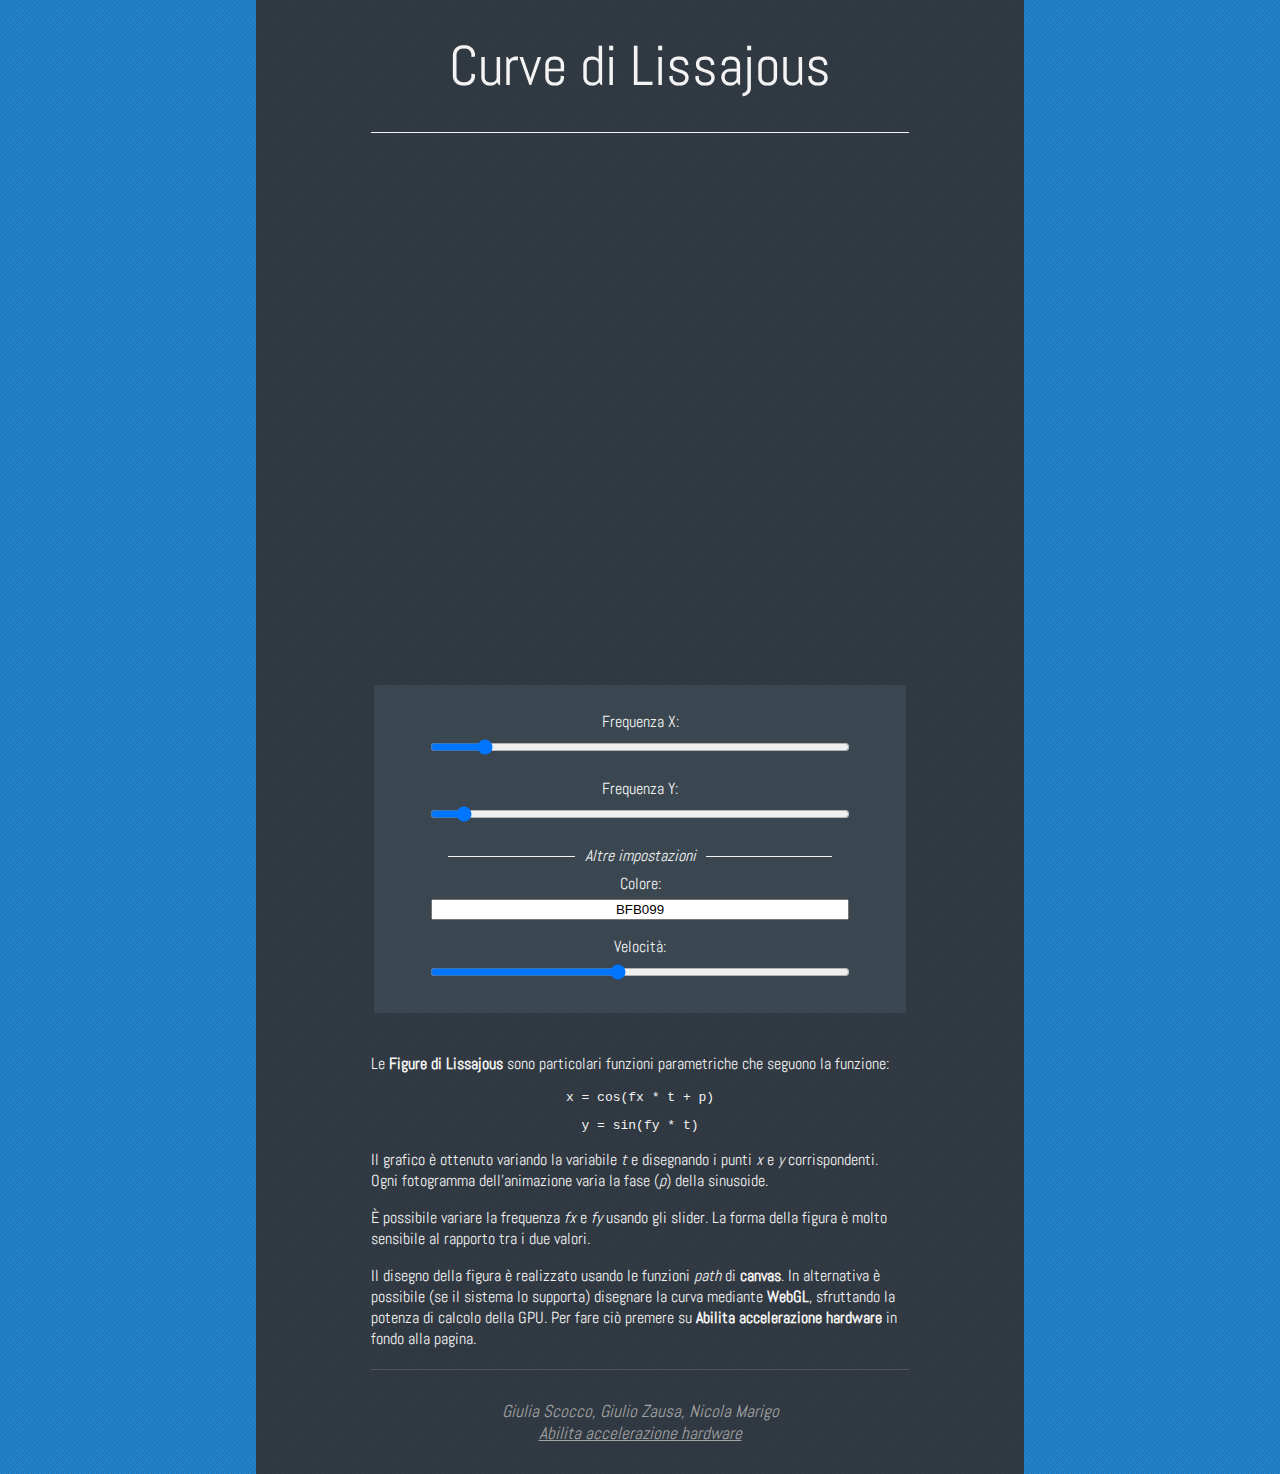
==== distrib.html @ e8f5a92a "Create distrib.html" ====
<!doctype html><meta charset="utf-8"><title>Animazione Curva di Lissajous</title><link href='https://fonts.googleapis.com/css?family=Abel' rel='stylesheet' type='text/css'><style>body{background-color: #2185D5;background: url([data-uri]) repeat;color: #F3F3F3;margin: 0px;font-family: 'Abel', sans-serif;}#container{margin: auto;width: 60%;min-width: 550px;background-color: #303841;background: url([data-uri]) repeat;}header{text-align: center;min-width: 400px;width: 70%;margin: auto;padding-top: 30px;padding-bottom: 30px;font-size: 42pt;border-bottom: 1px solid #F3F3F3;}footer{text-align: center;min-width: 400px;width: 70%;margin: auto;margin-top: 20px;padding-top: 30px;padding-bottom: 30px;font-size: 13pt;border-top: 1px solid #535353;color: #A3A3A3;font-style: italic;}a{color: #A3A3A3;}#canvasDiv{margin: auto;width: 512px;height: 512px;padding: 0px;margin-top: 20px;margin-bottom: 20px;}#controlsArea{background-color: #3A4750;text-align: center;margin: auto;width: 512px;padding: 10px;}#infoArea{margin: auto;width: 70%;margin-top: 40px;}.slider{padding: 5px;vertical-align: middle;width: 80%;}.colorP{text-align: center;margin-top: 5px;vertical-align: middle;width: 80%;}.attrib{width: 100%;display: inline-block;}.sectionDivider{font-style: italic;width: 75%;height: 11px;border-bottom: 1px solid #F3F3F3;margin: auto;}.sectionDividerText{background-color: #3A4750;padding: 0px 10px;}.equation{text-align: center;}</style><div id="container"><header>Curve di Lissajous</header><div id="canvasDiv"><canvas id="drawingCanvas" width="512" height="512">Il tuo browser non supporta canvas.</canvas></div><div id="controlsArea"><p><span class="attrib">Frequenza X: <span id="fxVal"></span></span><input class="slider" type="range" id="Fx" onchange="app.fx=parseFloat(this.value); app.vFx.innerHTML=this.value;" value="3" min="1" max="20"></p><p><span class="attrib">Frequenza Y: <span id="fyVal"></span></span><input class="slider" type="range" id="Fy" onchange="app.fy=parseFloat(this.value); app.vFy.innerHTML=this.value;" value="2" min="1" max="20"></p><div class="sectionDivider"><span class="sectionDividerText">Altre impostazioni</span></div><p><span class="attrib">Colore:</span><input id="colorP" class="colorP jscolor" value="BFB099" onchange="app.updateColor(this.value)"></p><p><span class="attrib">Velocità:</span><input class="slider" type="range" id="Speed" onchange="app.speed=parseFloat(this.value)" value="5" min="1" max="10"></p></div><div id="infoArea"><p>Le <b>Figure di Lissajous</b> sono particolari funzioni parametriche che seguono la funzione:</p><div class="equation"><pre>x = cos(fx * t + p)</pre><pre>y = sin(fy * t)</pre></div><p>Il grafico è ottenuto variando la variabile <i>t</i> e disegnando i punti <i>x</i> e <i>y</i> corrispondenti. Ogni fotogramma dell'animazione varia la fase (<i>p</i>) della sinusoide.</p><p>È possibile variare la frequenza <i>fx</i> e <i>fy</i> usando gli slider. La forma della figura è molto sensibile al rapporto tra i due valori.</p><p>Il disegno della figura è realizzato usando le funzioni <i>path</i> di <b>canvas</b>. In alternativa è possibile (se il sistema lo supporta) disegnare la curva mediante <b>WebGL</b>, sfruttando la potenza di calcolo della GPU. Per fare ciò premere su <b>Abilita accelerazione hardware</b> in fondo alla pagina.</p></div><footer>Giulia Scocco, Giulio Zausa, Nicola Marigo<br/><a href="?hw=true" id="hwLabel">Abilita accelerazione hardware</a></footer></div><script>var _0xfdaf=["\x75\x73\x65\x20\x73\x74\x72\x69\x63\x74","\x6A\x73\x63\x6F\x6C\x6F\x72","\x69\x6E\x69\x74","\x61\x74\x74\x61\x63\x68\x44\x4F\x4D\x52\x65\x61\x64\x79\x45\x76\x65\x6E\x74","\x6D\x6F\x75\x73\x65\x64\x6F\x77\x6E","\x6F\x6E\x44\x6F\x63\x75\x6D\x65\x6E\x74\x4D\x6F\x75\x73\x65\x44\x6F\x77\x6E","\x61\x74\x74\x61\x63\x68\x45\x76\x65\x6E\x74","\x74\x6F\x75\x63\x68\x73\x74\x61\x72\x74","\x6F\x6E\x44\x6F\x63\x75\x6D\x65\x6E\x74\x54\x6F\x75\x63\x68\x53\x74\x61\x72\x74","\x72\x65\x73\x69\x7A\x65","\x6F\x6E\x57\x69\x6E\x64\x6F\x77\x52\x65\x73\x69\x7A\x65","\x6C\x6F\x6F\x6B\x75\x70\x43\x6C\x61\x73\x73","\x69\x6E\x73\x74\x61\x6C\x6C\x42\x79\x43\x6C\x61\x73\x73\x4E\x61\x6D\x65","\x28\x5E\x7C\x5C\x73\x29\x28","\x29\x28\x5C\x73\x2A\x28\x5C\x7B\x5B\x5E\x7D\x5D\x2A\x5C\x7D\x29\x7C\x5C\x73\x7C\x24\x29","\x69","\x6C\x65\x6E\x67\x74\x68","\x74\x79\x70\x65","\x74\x6F\x4C\x6F\x77\x65\x72\x43\x61\x73\x65","\x63\x6F\x6C\x6F\x72","\x69\x73\x43\x6F\x6C\x6F\x72\x41\x74\x74\x72\x53\x75\x70\x70\x6F\x72\x74\x65\x64","\x63\x6C\x61\x73\x73\x4E\x61\x6D\x65","\x6D\x61\x74\x63\x68","\x67\x65\x74\x44\x61\x74\x61\x41\x74\x74\x72","\x72\x65\x74\x75\x72\x6E\x20\x28","\x29","\x45\x72\x72\x6F\x72\x20\x70\x61\x72\x73\x69\x6E\x67\x20\x6A\x73\x63\x6F\x6C\x6F\x72\x20\x6F\x70\x74\x69\x6F\x6E\x73\x3A\x20","\x3A\x0A","\x77\x61\x72\x6E","\x69\x6E\x70\x75\x74","\x63\x72\x65\x61\x74\x65\x45\x6C\x65\x6D\x65\x6E\x74","\x73\x65\x74\x41\x74\x74\x72\x69\x62\x75\x74\x65","\x63\x61\x6E\x76\x61\x73","\x67\x65\x74\x43\x6F\x6E\x74\x65\x78\x74","\x32\x64","\x73\x74\x72\x69\x6E\x67","\x67\x65\x74\x45\x6C\x65\x6D\x65\x6E\x74\x42\x79\x49\x64","\x6E\x6F\x64\x65\x4E\x61\x6D\x65","\x64\x61\x74\x61\x2D","\x67\x65\x74\x41\x74\x74\x72\x69\x62\x75\x74\x65","\x61\x64\x64\x45\x76\x65\x6E\x74\x4C\x69\x73\x74\x65\x6E\x65\x72","\x6F\x6E","\x72\x65\x6D\x6F\x76\x65\x45\x76\x65\x6E\x74\x4C\x69\x73\x74\x65\x6E\x65\x72","\x64\x65\x74\x61\x63\x68\x45\x76\x65\x6E\x74","\x68\x61\x73\x4F\x77\x6E\x50\x72\x6F\x70\x65\x72\x74\x79","\x5F\x61\x74\x74\x61\x63\x68\x65\x64\x47\x72\x6F\x75\x70\x45\x76\x65\x6E\x74\x73","\x70\x75\x73\x68","\x72\x65\x61\x64\x79\x53\x74\x61\x74\x65","\x63\x6F\x6D\x70\x6C\x65\x74\x65","\x44\x4F\x4D\x43\x6F\x6E\x74\x65\x6E\x74\x4C\x6F\x61\x64\x65\x64","\x6C\x6F\x61\x64","\x6F\x6E\x72\x65\x61\x64\x79\x73\x74\x61\x74\x65\x63\x68\x61\x6E\x67\x65","\x63\x61\x6C\x6C\x65\x65","\x6F\x6E\x6C\x6F\x61\x64","\x64\x6F\x53\x63\x72\x6F\x6C\x6C","\x64\x6F\x63\x75\x6D\x65\x6E\x74\x45\x6C\x65\x6D\x65\x6E\x74","\x74\x6F\x70","\x62\x6F\x64\x79","\x6C\x65\x66\x74","\x63\x6F\x6E\x73\x6F\x6C\x65","\x70\x72\x65\x76\x65\x6E\x74\x44\x65\x66\x61\x75\x6C\x74","\x72\x65\x74\x75\x72\x6E\x56\x61\x6C\x75\x65","\x73\x65\x74\x43\x61\x70\x74\x75\x72\x65","\x5F\x63\x61\x70\x74\x75\x72\x65\x64\x54\x61\x72\x67\x65\x74","\x72\x65\x6C\x65\x61\x73\x65\x43\x61\x70\x74\x75\x72\x65","\x63\x72\x65\x61\x74\x65\x45\x76\x65\x6E\x74","\x48\x54\x4D\x4C\x45\x76\x65\x6E\x74\x73","\x69\x6E\x69\x74\x45\x76\x65\x6E\x74","\x64\x69\x73\x70\x61\x74\x63\x68\x45\x76\x65\x6E\x74","\x63\x72\x65\x61\x74\x65\x45\x76\x65\x6E\x74\x4F\x62\x6A\x65\x63\x74","\x66\x69\x72\x65\x45\x76\x65\x6E\x74","\x73\x70\x6C\x69\x74","","\x72\x65\x70\x6C\x61\x63\x65","\x20","\x69\x6E\x64\x65\x78\x4F\x66","\x63\x6C\x61\x73\x73\x4E\x61\x6D\x65\x54\x6F\x4C\x69\x73\x74","\x68\x61\x73\x43\x6C\x61\x73\x73","\x5E\x5C\x73\x2A","\x5C\x73\x2A\x7C","\x5C\x73\x2A","\x5C\x73\x2A\x24\x7C","\x5C\x73\x2B","\x28\x5C\x73\x2B\x29","\x67","\x24\x31","\x67\x65\x74\x43\x6F\x6D\x70\x75\x74\x65\x64\x53\x74\x79\x6C\x65","\x63\x75\x72\x72\x65\x6E\x74\x53\x74\x79\x6C\x65","\x64\x69\x76","\x73\x74\x79\x6C\x65","\x62\x6F\x72\x64\x65\x72\x52\x61\x64\x69\x75\x73","\x4D\x6F\x7A\x42\x6F\x72\x64\x65\x72\x52\x61\x64\x69\x75\x73","\x77\x65\x62\x6B\x69\x74\x42\x6F\x72\x64\x65\x72\x52\x61\x64\x69\x75\x73","\x62\x6F\x78\x53\x68\x61\x64\x6F\x77","\x4D\x6F\x7A\x42\x6F\x78\x53\x68\x61\x64\x6F\x77","\x77\x65\x62\x6B\x69\x74\x42\x6F\x78\x53\x68\x61\x64\x6F\x77","\x72\x6F\x75\x6E\x64","\x6F\x70\x61\x63\x69\x74\x79","\x66\x69\x6C\x74\x65\x72","\x61\x6C\x70\x68\x61\x28\x6F\x70\x61\x63\x69\x74\x79\x3D","\x30","\x73\x65\x74\x53\x74\x79\x6C\x65","\x6E\x6F\x6E\x65","\x67\x65\x74\x42\x6F\x75\x6E\x64\x69\x6E\x67\x43\x6C\x69\x65\x6E\x74\x52\x65\x63\x74","\x67\x65\x74\x56\x69\x65\x77\x50\x6F\x73","\x6F\x66\x66\x73\x65\x74\x57\x69\x64\x74\x68","\x6F\x66\x66\x73\x65\x74\x48\x65\x69\x67\x68\x74","\x65\x76\x65\x6E\x74","\x63\x68\x61\x6E\x67\x65\x64\x54\x6F\x75\x63\x68\x65\x73","\x75\x6E\x64\x65\x66\x69\x6E\x65\x64","\x63\x6C\x69\x65\x6E\x74\x58","\x63\x6C\x69\x65\x6E\x74\x59","\x6E\x75\x6D\x62\x65\x72","\x74\x61\x72\x67\x65\x74","\x73\x72\x63\x45\x6C\x65\x6D\x65\x6E\x74","\x70\x61\x67\x65\x58\x4F\x66\x66\x73\x65\x74","\x73\x63\x72\x6F\x6C\x6C\x4C\x65\x66\x74","\x63\x6C\x69\x65\x6E\x74\x4C\x65\x66\x74","\x70\x61\x67\x65\x59\x4F\x66\x66\x73\x65\x74","\x73\x63\x72\x6F\x6C\x6C\x54\x6F\x70","\x63\x6C\x69\x65\x6E\x74\x54\x6F\x70","\x69\x6E\x6E\x65\x72\x57\x69\x64\x74\x68","\x63\x6C\x69\x65\x6E\x74\x57\x69\x64\x74\x68","\x69\x6E\x6E\x65\x72\x48\x65\x69\x67\x68\x74","\x63\x6C\x69\x65\x6E\x74\x48\x65\x69\x67\x68\x74","\x70\x69\x63\x6B\x65\x72","\x6F\x77\x6E\x65\x72","\x66\x69\x78\x65\x64","\x74\x61\x72\x67\x65\x74\x45\x6C\x65\x6D\x65\x6E\x74","\x67\x65\x74\x45\x6C\x65\x6D\x65\x6E\x74\x50\x6F\x73","\x67\x65\x74\x45\x6C\x65\x6D\x65\x6E\x74\x53\x69\x7A\x65","\x67\x65\x74\x56\x69\x65\x77\x53\x69\x7A\x65","\x67\x65\x74\x50\x69\x63\x6B\x65\x72\x4F\x75\x74\x65\x72\x44\x69\x6D\x73","\x72\x69\x67\x68\x74","\x70\x6F\x73\x69\x74\x69\x6F\x6E","\x73\x6D\x61\x72\x74\x50\x6F\x73\x69\x74\x69\x6F\x6E","\x61\x62\x73\x6F\x6C\x75\x74\x65","\x73\x68\x61\x64\x6F\x77\x42\x6C\x75\x72","\x77\x72\x61\x70","\x70\x78","\x62\x6F\x78\x53","\x73\x68\x61\x64\x6F\x77","\x73\x68\x61\x64\x6F\x77\x43\x6F\x6C\x6F\x72","\x73\x65\x74\x42\x6F\x78\x53\x68\x61\x64\x6F\x77","\x67\x65\x74\x53\x6C\x69\x64\x65\x72\x43\x6F\x6D\x70\x6F\x6E\x65\x6E\x74","\x69\x6E\x73\x65\x74\x57\x69\x64\x74\x68","\x70\x61\x64\x64\x69\x6E\x67","\x77\x69\x64\x74\x68","\x67\x65\x74\x50\x61\x64\x54\x6F\x53\x6C\x69\x64\x65\x72\x50\x61\x64\x64\x69\x6E\x67","\x73\x6C\x69\x64\x65\x72\x53\x69\x7A\x65","\x68\x65\x69\x67\x68\x74","\x63\x6C\x6F\x73\x61\x62\x6C\x65","\x62\x75\x74\x74\x6F\x6E\x48\x65\x69\x67\x68\x74","\x67\x65\x74\x50\x69\x63\x6B\x65\x72\x44\x69\x6D\x73","\x62\x6F\x72\x64\x65\x72\x57\x69\x64\x74\x68","\x70\x6F\x69\x6E\x74\x65\x72\x42\x6F\x72\x64\x65\x72\x57\x69\x64\x74\x68","\x70\x6F\x69\x6E\x74\x65\x72\x54\x68\x69\x63\x6B\x6E\x65\x73\x73","\x6D\x61\x78","\x76","\x63\x68\x61\x72\x41\x74","\x6D\x6F\x64\x65","\x73","\x5F\x6A\x73\x63\x4C\x69\x6E\x6B\x65\x64\x49\x6E\x73\x74\x61\x6E\x63\x65","\x73\x68\x6F\x77\x4F\x6E\x43\x6C\x69\x63\x6B","\x73\x68\x6F\x77","\x5F\x6A\x73\x63\x43\x6F\x6E\x74\x72\x6F\x6C\x4E\x61\x6D\x65","\x6D\x6F\x75\x73\x65","\x6F\x6E\x43\x6F\x6E\x74\x72\x6F\x6C\x50\x6F\x69\x6E\x74\x65\x72\x53\x74\x61\x72\x74","\x68\x69\x64\x65","\x74\x6F\x75\x63\x68","\x72\x65\x64\x72\x61\x77\x50\x6F\x73\x69\x74\x69\x6F\x6E","\x6D\x6F\x75\x73\x65\x6D\x6F\x76\x65","\x74\x6F\x75\x63\x68\x6D\x6F\x76\x65","\x6D\x6F\x75\x73\x65\x75\x70","\x74\x6F\x75\x63\x68\x65\x6E\x64","\x5F\x6A\x73\x63\x49\x6E\x73\x74\x61\x6E\x63\x65","\x63\x61\x70\x74\x75\x72\x65\x54\x61\x72\x67\x65\x74","\x64\x72\x61\x67","\x5F\x70\x6F\x69\x6E\x74\x65\x72\x4D\x6F\x76\x65\x45\x76\x65\x6E\x74","\x6F\x6E\x44\x6F\x63\x75\x6D\x65\x6E\x74\x50\x6F\x69\x6E\x74\x65\x72\x4D\x6F\x76\x65","\x61\x74\x74\x61\x63\x68\x47\x72\x6F\x75\x70\x45\x76\x65\x6E\x74","\x5F\x70\x6F\x69\x6E\x74\x65\x72\x45\x6E\x64\x45\x76\x65\x6E\x74","\x6F\x6E\x44\x6F\x63\x75\x6D\x65\x6E\x74\x50\x6F\x69\x6E\x74\x65\x72\x45\x6E\x64","\x70\x61\x72\x65\x6E\x74","\x66\x72\x61\x6D\x65\x45\x6C\x65\x6D\x65\x6E\x74","\x64\x6F\x63\x75\x6D\x65\x6E\x74","\x77\x69\x6E\x64\x6F\x77","\x67\x65\x74\x41\x62\x73\x50\x6F\x69\x6E\x74\x65\x72\x50\x6F\x73","\x67\x65\x74\x52\x65\x6C\x50\x6F\x69\x6E\x74\x65\x72\x50\x6F\x73","\x5F\x70\x6F\x69\x6E\x74\x65\x72\x4F\x72\x69\x67\x69\x6E","\x78","\x79","\x68\x73\x76","\x66\x72\x6F\x6D\x48\x53\x56","\x73\x65\x74\x50\x61\x64","\x70\x61\x64","\x73\x65\x74\x53\x6C\x64","\x73\x6C\x64","\x64\x69\x73\x70\x61\x74\x63\x68\x46\x69\x6E\x65\x43\x68\x61\x6E\x67\x65","\x64\x65\x74\x61\x63\x68\x47\x72\x6F\x75\x70\x45\x76\x65\x6E\x74\x73","\x72\x65\x6C\x65\x61\x73\x65\x54\x61\x72\x67\x65\x74","\x64\x69\x73\x70\x61\x74\x63\x68\x43\x68\x61\x6E\x67\x65","\x76\x61\x6C\x75\x65\x45\x6C\x65\x6D\x65\x6E\x74","\x69\x73\x45\x6C\x65\x6D\x65\x6E\x74\x54\x79\x70\x65","\x63\x68\x61\x6E\x67\x65","\x6F\x6E\x46\x69\x6E\x65\x43\x68\x61\x6E\x67\x65","\x63\x61\x6C\x6C","\x6C\x65\x61\x76\x65\x53\x6C\x64","\x67\x65\x74\x50\x61\x64\x59\x43\x6F\x6D\x70\x6F\x6E\x65\x6E\x74","\x6C\x65\x61\x76\x65\x50\x61\x64","\x6A\x73\x63\x5F\x76\x6D\x6C\x5F","\x6A\x73\x63\x5F\x76\x6D\x6C\x5F\x63\x73\x73\x5F","\x5F\x76\x6D\x6C\x52\x65\x61\x64\x79","\x5F\x76\x6D\x6C\x4E\x53","\x6E\x61\x6D\x65\x73\x70\x61\x63\x65\x73","\x75\x72\x6E\x3A\x73\x63\x68\x65\x6D\x61\x73\x2D\x6D\x69\x63\x72\x6F\x73\x6F\x66\x74\x2D\x63\x6F\x6D\x3A\x76\x6D\x6C","\x61\x64\x64","\x5F\x76\x6D\x6C\x43\x53\x53","\x73\x74\x79\x6C\x65\x53\x68\x65\x65\x74\x73","\x73\x68\x61\x70\x65","\x73\x68\x61\x70\x65\x74\x79\x70\x65","\x67\x72\x6F\x75\x70","\x62\x61\x63\x6B\x67\x72\x6F\x75\x6E\x64","\x70\x61\x74\x68","\x66\x6F\x72\x6D\x75\x6C\x61\x73","\x68\x61\x6E\x64\x6C\x65\x73","\x66\x69\x6C\x6C","\x73\x74\x72\x6F\x6B\x65","\x74\x65\x78\x74\x62\x6F\x78","\x74\x65\x78\x74\x70\x61\x74\x68","\x69\x6D\x61\x67\x65\x64\x61\x74\x61","\x6C\x69\x6E\x65","\x70\x6F\x6C\x79\x6C\x69\x6E\x65","\x63\x75\x72\x76\x65","\x72\x65\x63\x74","\x72\x6F\x75\x6E\x64\x72\x65\x63\x74","\x6F\x76\x61\x6C","\x61\x72\x63","\x69\x6D\x61\x67\x65","\x63\x72\x65\x61\x74\x65\x53\x74\x79\x6C\x65\x53\x68\x65\x65\x74","\x69\x64","\x6F\x77\x6E\x69\x6E\x67\x45\x6C\x65\x6D\x65\x6E\x74","\x5C\x3A","\x62\x65\x68\x61\x76\x69\x6F\x72\x3A\x75\x72\x6C\x28\x23\x64\x65\x66\x61\x75\x6C\x74\x23\x56\x4D\x4C\x29\x3B","\x61\x64\x64\x52\x75\x6C\x65","\x69\x73\x43\x61\x6E\x76\x61\x73\x53\x75\x70\x70\x6F\x72\x74\x65\x64","\x63\x6C\x65\x61\x72\x52\x65\x63\x74","\x63\x72\x65\x61\x74\x65\x4C\x69\x6E\x65\x61\x72\x47\x72\x61\x64\x69\x65\x6E\x74","\x23\x46\x30\x30","\x61\x64\x64\x43\x6F\x6C\x6F\x72\x53\x74\x6F\x70","\x23\x46\x46\x30","\x23\x30\x46\x30","\x23\x30\x46\x46","\x23\x30\x30\x46","\x23\x46\x30\x46","\x66\x69\x6C\x6C\x53\x74\x79\x6C\x65","\x66\x69\x6C\x6C\x52\x65\x63\x74","\x72\x67\x62\x61\x28\x32\x35\x35\x2C\x32\x35\x35\x2C\x32\x35\x35\x2C\x30\x29","\x72\x67\x62\x61\x28\x32\x35\x35\x2C\x32\x35\x35\x2C\x32\x35\x35\x2C\x31\x29","\x72\x67\x62\x61\x28\x30\x2C\x30\x2C\x30\x2C\x30\x29","\x72\x67\x62\x61\x28\x30\x2C\x30\x2C\x30\x2C\x31\x29","\x65\x6C\x6D","\x64\x72\x61\x77","\x69\x6E\x69\x74\x56\x4D\x4C","\x72\x65\x6C\x61\x74\x69\x76\x65","\x6F\x76\x65\x72\x66\x6C\x6F\x77","\x68\x69\x64\x64\x65\x6E","\x3A\x66\x69\x6C\x6C","\x67\x72\x61\x64\x69\x65\x6E\x74","\x6D\x65\x74\x68\x6F\x64","\x6C\x69\x6E\x65\x61\x72","\x61\x6E\x67\x6C\x65","\x39\x30","\x63\x6F\x6C\x6F\x72\x73","\x31\x36\x2E\x36\x37\x25\x20\x23\x46\x30\x46\x2C\x20\x33\x33\x2E\x33\x33\x25\x20\x23\x30\x30\x46\x2C\x20\x35\x30\x25\x20\x23\x30\x46\x46\x2C\x20\x36\x36\x2E\x36\x37\x25\x20\x23\x30\x46\x30\x2C\x20\x38\x33\x2E\x33\x33\x25\x20\x23\x46\x46\x30","\x3A\x72\x65\x63\x74","\x2D\x31\x70\x78","\x73\x74\x72\x6F\x6B\x65\x64","\x61\x70\x70\x65\x6E\x64\x43\x68\x69\x6C\x64","\x31\x38\x30","\x63\x6F\x6C\x6F\x72\x32","\x23\x46\x46\x46","\x23\x30\x30\x30","\x68\x53\x68\x61\x64\x6F\x77","\x76\x53\x68\x61\x64\x6F\x77","\x62\x6C\x75\x72","\x73\x70\x72\x65\x61\x64","\x69\x6E\x73\x65\x74","\x74\x6F\x53\x74\x72\x69\x6E\x67","\x70\x72\x6F\x74\x6F\x74\x79\x70\x65","\x6A\x6F\x69\x6E","\x6D\x69\x6E","\x66\x6C\x6F\x6F\x72","\x61\x63\x74\x69\x76\x65\x43\x6C\x61\x73\x73","\x75\x6E\x73\x65\x74\x43\x6C\x61\x73\x73","\x72\x65\x6D\x6F\x76\x65\x43\x68\x69\x6C\x64","\x70\x61\x72\x65\x6E\x74\x4E\x6F\x64\x65","\x69\x6E\x73\x65\x74\x43\x6F\x6C\x6F\x72","\x62\x6F\x72\x64\x65\x72\x43\x6F\x6C\x6F\x72","\x62\x74\x6E","\x63\x72\x65\x61\x74\x65\x50\x61\x6C\x65\x74\x74\x65","\x63\x72\x65\x61\x74\x65\x53\x6C\x69\x64\x65\x72\x47\x72\x61\x64\x69\x65\x6E\x74","\x73\x70\x61\x6E","\x70\x61\x64\x50\x61\x6C","\x70\x61\x64\x42","\x63\x72\x6F\x73\x73\x42\x59","\x63\x72\x6F\x73\x73","\x63\x72\x6F\x73\x73\x42\x58","\x63\x72\x6F\x73\x73\x4C\x59","\x63\x72\x6F\x73\x73\x4C\x58","\x62\x6F\x78","\x70\x61\x64\x4D","\x73\x6C\x64\x47\x72\x61\x64","\x73\x6C\x64\x42","\x73\x6C\x64\x50\x74\x72\x4F\x42","\x73\x6C\x64\x50\x74\x72\x4D\x42","\x73\x6C\x64\x50\x74\x72\x49\x42","\x73\x6C\x64\x50\x74\x72\x53","\x73\x6C\x64\x4D","\x62\x74\x6E\x54","\x62\x6F\x78\x42","\x63\x72\x6F\x73\x73\x53\x69\x7A\x65","\x50\x49","\x63\x72\x6F\x73\x73\x68\x61\x69\x72","\x63\x6C\x65\x61\x72","\x62\x6F\x74\x68","\x7A\x49\x6E\x64\x65\x78","\x31\x30\x30\x25","\x73\x65\x74\x42\x6F\x72\x64\x65\x72\x52\x61\x64\x69\x75\x73","\x62\x6F\x72\x64\x65\x72","\x70\x78\x20\x73\x6F\x6C\x69\x64","\x62\x61\x63\x6B\x67\x72\x6F\x75\x6E\x64\x43\x6F\x6C\x6F\x72","\x63\x75\x72\x73\x6F\x72","\x70\x6F\x69\x6E\x74\x65\x72\x42\x6F\x72\x64\x65\x72\x43\x6F\x6C\x6F\x72","\x70\x6F\x69\x6E\x74\x65\x72\x43\x6F\x6C\x6F\x72","\x64\x69\x73\x70\x6C\x61\x79","\x62\x6C\x6F\x63\x6B","\x64\x65\x66\x61\x75\x6C\x74","\x70\x78\x20\x73\x6F\x6C\x69\x64\x20","\x62\x6F\x74\x74\x6F\x6D","\x30\x20\x31\x35\x70\x78","\x62\x75\x74\x74\x6F\x6E\x43\x6F\x6C\x6F\x72","\x66\x6F\x6E\x74","\x31\x32\x70\x78\x20\x73\x61\x6E\x73\x2D\x73\x65\x72\x69\x66","\x74\x65\x78\x74\x41\x6C\x69\x67\x6E","\x63\x65\x6E\x74\x65\x72","\x70\x6F\x69\x6E\x74\x65\x72","\x68\x61\x6E\x64","\x6F\x6E\x6D\x6F\x75\x73\x65\x64\x6F\x77\x6E","\x6C\x69\x6E\x65\x48\x65\x69\x67\x68\x74","\x69\x6E\x6E\x65\x72\x48\x54\x4D\x4C","\x63\x6C\x6F\x73\x65\x54\x65\x78\x74","\x63\x72\x65\x61\x74\x65\x54\x65\x78\x74\x4E\x6F\x64\x65","\x73\x65\x74\x43\x6C\x61\x73\x73","\x72\x67\x62\x28","\x2C","\x69\x6D\x70\x6F\x72\x74\x43\x6F\x6C\x6F\x72","\x76\x61\x6C\x75\x65","\x73\x74\x79\x6C\x65\x45\x6C\x65\x6D\x65\x6E\x74","\x72\x65\x71\x75\x69\x72\x65\x64","\x72\x65\x66\x69\x6E\x65","\x68\x61\x73\x68","\x75\x70\x70\x65\x72\x63\x61\x73\x65","\x6A\x73\x63\x6F\x6C\x6F\x72\x2D\x61\x63\x74\x69\x76\x65","\x6D\x69\x6E\x53","\x6D\x61\x78\x53","\x6D\x69\x6E\x56","\x6D\x61\x78\x56","\x72\x67\x62","\x48\x53\x56","\x43\x6C\x6F\x73\x65","\x23\x30\x30\x30\x30\x30\x30","\x23\x46\x46\x46\x46\x46\x46","\x23\x42\x42\x42\x42\x42\x42","\x72\x67\x62\x61\x28\x30\x2C\x30\x2C\x30\x2C\x30\x2E\x32\x29","\x23\x34\x43\x34\x43\x34\x43","\x63\x6F\x6E\x74\x61\x69\x6E\x65\x72","\x72\x65\x64\x72\x61\x77","\x74\x65\x73\x74","\x62\x61\x63\x6B\x67\x72\x6F\x75\x6E\x64\x49\x6D\x61\x67\x65","\x5F\x6A\x73\x63\x4F\x72\x69\x67\x53\x74\x79\x6C\x65","\x6C\x65\x61\x76\x65\x56\x61\x6C\x75\x65","\x6C\x65\x61\x76\x65\x53\x74\x79\x6C\x65","\x65\x78\x70\x6F\x72\x74\x43\x6F\x6C\x6F\x72","\x66\x72\x6F\x6D\x53\x74\x72\x69\x6E\x67","\x74\x6F\x55\x70\x70\x65\x72\x43\x61\x73\x65","\x23","\x69\x73\x4C\x69\x67\x68\x74","\x66\x72\x6F\x6D\x52\x47\x42","\x73\x75\x62\x73\x74\x72","\x74\x6F\x48\x45\x58\x53\x74\x72\x69\x6E\x67","\x74\x6F\x52\x47\x42\x53\x74\x72\x69\x6E\x67","\x5F\x70\x72\x6F\x63\x65\x73\x73\x50\x61\x72\x65\x6E\x74\x45\x6C\x65\x6D\x65\x6E\x74\x73\x49\x6E\x44\x4F\x4D","\x5F\x6C\x69\x6E\x6B\x65\x64\x45\x6C\x65\x6D\x65\x6E\x74\x73\x50\x72\x6F\x63\x65\x73\x73\x65\x64","\x67\x65\x74\x53\x74\x79\x6C\x65","\x5F\x6A\x73\x63\x45\x76\x65\x6E\x74\x73\x41\x74\x74\x61\x63\x68\x65\x64","\x73\x63\x72\x6F\x6C\x6C","\x6F\x6E\x50\x61\x72\x65\x6E\x74\x53\x63\x72\x6F\x6C\x6C","\x43\x6F\x75\x6C\x64\x20\x6E\x6F\x74\x20\x66\x69\x6E\x64\x20\x74\x61\x72\x67\x65\x74\x20\x65\x6C\x65\x6D\x65\x6E\x74\x20\x77\x69\x74\x68\x20\x49\x44\x20\x27","\x27","\x49\x6E\x76\x61\x6C\x69\x64\x20\x74\x61\x72\x67\x65\x74\x20\x65\x6C\x65\x6D\x65\x6E\x74\x3A\x20\x27","\x43\x61\x6E\x6E\x6F\x74\x20\x6C\x69\x6E\x6B\x20\x6A\x73\x63\x6F\x6C\x6F\x72\x20\x74\x77\x69\x63\x65\x20\x74\x6F\x20\x74\x68\x65\x20\x73\x61\x6D\x65\x20\x65\x6C\x65\x6D\x65\x6E\x74\x2E\x20\x53\x6B\x69\x70\x70\x69\x6E\x67\x2E","\x66\x65\x74\x63\x68\x45\x6C\x65\x6D\x65\x6E\x74","\x67\x65\x74\x45\x6C\x65\x6D\x65\x6E\x74\x73\x42\x79\x54\x61\x67\x4E\x61\x6D\x65","\x62\x75\x74\x74\x6F\x6E","\x6F\x6E\x63\x6C\x69\x63\x6B","\x6B\x65\x79\x75\x70","\x61\x75\x74\x6F\x63\x6F\x6D\x70\x6C\x65\x74\x65","\x6F\x66\x66","\x74\x72\x79\x49\x6E\x73\x74\x61\x6C\x6C\x4F\x6E\x45\x6C\x65\x6D\x65\x6E\x74\x73","\x72\x65\x67\x69\x73\x74\x65\x72","\x66\x78","\x63\x6F\x73","\x66\x79","\x73\x69\x6E","\x23\x69\x66\x64\x65\x66\x20\x47\x4C\x5F\x45\x53\x0A","\x70\x72\x65\x63\x69\x73\x69\x6F\x6E\x20\x6D\x65\x64\x69\x75\x6D\x70\x20\x66\x6C\x6F\x61\x74\x3B\x0A","\x23\x65\x6E\x64\x69\x66\x0A","\x75\x6E\x69\x66\x6F\x72\x6D\x20\x76\x65\x63\x33\x20\x63\x6F\x6C\x6F\x72\x3B\x0A\x76\x6F\x69\x64\x20\x6D\x61\x69\x6E\x28\x29\x20\x7B\x20\x67\x6C\x5F\x46\x72\x61\x67\x43\x6F\x6C\x6F\x72\x20\x3D\x20\x76\x65\x63\x34\x28\x63\x6F\x6C\x6F\x72\x2C\x20\x31\x2E\x30\x29\x3B\x20\x7D","\x61\x74\x74\x72\x69\x62\x75\x74\x65\x20\x76\x65\x63\x33\x20\x63\x6F\x6F\x72\x64\x69\x6E\x61\x74\x65\x73\x3B\x20\x75\x6E\x69\x66\x6F\x72\x6D\x20\x66\x6C\x6F\x61\x74\x20\x74\x69\x6D\x65\x3B\x20\x75\x6E\x69\x66\x6F\x72\x6D\x20\x76\x65\x63\x32\x20\x66\x72\x65\x71\x2C\x20\x73\x69\x7A\x65\x3B\x0A","\x76\x6F\x69\x64\x20\x6D\x61\x69\x6E\x28\x29\x20\x7B\x20\x67\x6C\x5F\x50\x6F\x73\x69\x74\x69\x6F\x6E\x20\x3D\x20\x76\x65\x63\x34\x28\x28\x37\x2E\x30\x20\x2F\x20\x31\x30\x2E\x30\x29\x20\x2A\x20\x63\x6F\x73\x28\x66\x72\x65\x71\x2E\x78\x20\x2A\x20\x63\x6F\x6F\x72\x64\x69\x6E\x61\x74\x65\x73\x2E\x78\x20\x2B\x20\x74\x69\x6D\x65\x29\x2C\x20\x28\x37\x2E\x30\x20\x2F\x20\x31\x30\x2E\x30\x29\x20\x2A\x20\x73\x69\x6E\x28\x66\x72\x65\x71\x2E\x79\x20\x2A\x20\x63\x6F\x6F\x72\x64\x69\x6E\x61\x74\x65\x73\x2E\x78\x29\x2C\x20\x30\x2E\x30\x2C\x20\x31\x2E\x30\x29\x3B\x20\x7D","\x63\x74\x78","\x62\x65\x67\x69\x6E\x50\x61\x74\x68","\x6D\x6F\x76\x65\x54\x6F","\x6C\x69\x6E\x65\x54\x6F","\x73\x70\x65\x65\x64","\x64\x72\x61\x77\x69\x6E\x67\x43\x61\x6E\x76\x61\x73","\x65\x6C\x65\x6D\x65\x6E\x74\x46\x78","\x46\x78","\x65\x6C\x65\x6D\x65\x6E\x74\x46\x79","\x46\x79","\x76\x46\x78","\x66\x78\x56\x61\x6C","\x76\x46\x79","\x66\x79\x56\x61\x6C","\x65\x6C\x65\x6D\x65\x6E\x74\x53\x70\x65\x65\x64","\x53\x70\x65\x65\x64","\x65\x6C\x65\x6D\x65\x6E\x74\x43\x6F\x6C\x6F\x72","\x63\x6F\x6C\x6F\x72\x50","\x68\x77","\x74\x72\x75\x65","\x68\x77\x41\x63\x63\x65\x6C","\x68\x77\x4C\x61\x62\x65\x6C","\x44\x69\x73\x61\x62\x69\x6C\x69\x74\x61\x20\x61\x63\x63\x65\x6C\x65\x72\x61\x7A\x69\x6F\x6E\x65\x20\x68\x61\x72\x64\x77\x61\x72\x65","\x68\x72\x65\x66","\x3F\x68\x77\x3D\x66\x61\x6C\x73\x65","\x69\x6E\x69\x74\x48\x57","\x69\x6E\x69\x74\x4E\x6F\x48\x57","\x6C\x6F\x63\x61\x74\x69\x6F\x6E\x4F\x66\x43\x6F\x6C\x6F\x72","\x75\x6E\x69\x66\x6F\x72\x6D\x33\x66","\x67\x6C","\x73\x74\x72\x6F\x6B\x65\x53\x74\x79\x6C\x65","\x6C\x69\x6E\x65\x57\x69\x64\x74\x68","\x65\x78\x70\x65\x72\x69\x6D\x65\x6E\x74\x61\x6C\x2D\x77\x65\x62\x67\x6C","\x74\x69\x6D\x65\x72\x53\x74\x61\x72\x74","\x6E\x6F\x77","\x76\x65\x72\x74\x69\x63\x65\x73","\x69\x6E\x64\x69\x63\x65\x73","\x76\x65\x72\x74\x65\x78\x5F\x62\x75\x66\x66\x65\x72","\x63\x72\x65\x61\x74\x65\x42\x75\x66\x66\x65\x72","\x62\x69\x6E\x64\x42\x75\x66\x66\x65\x72","\x62\x75\x66\x66\x65\x72\x44\x61\x74\x61","\x49\x6E\x64\x65\x78\x5F\x42\x75\x66\x66\x65\x72","\x63\x72\x65\x61\x74\x65\x53\x68\x61\x64\x65\x72","\x73\x68\x61\x64\x65\x72\x53\x6F\x75\x72\x63\x65","\x63\x6F\x6D\x70\x69\x6C\x65\x53\x68\x61\x64\x65\x72","\x73\x68\x61\x64\x65\x72\x50\x72\x6F\x67\x72\x61\x6D","\x63\x72\x65\x61\x74\x65\x50\x72\x6F\x67\x72\x61\x6D","\x61\x74\x74\x61\x63\x68\x53\x68\x61\x64\x65\x72","\x6C\x69\x6E\x6B\x50\x72\x6F\x67\x72\x61\x6D","\x75\x73\x65\x50\x72\x6F\x67\x72\x61\x6D","\x63\x6F\x6F\x72\x64\x69\x6E\x61\x74\x65\x73","\x67\x65\x74\x41\x74\x74\x72\x69\x62\x4C\x6F\x63\x61\x74\x69\x6F\x6E","\x76\x65\x72\x74\x65\x78\x41\x74\x74\x72\x69\x62\x50\x6F\x69\x6E\x74\x65\x72","\x65\x6E\x61\x62\x6C\x65\x56\x65\x72\x74\x65\x78\x41\x74\x74\x72\x69\x62\x41\x72\x72\x61\x79","\x6C\x6F\x63\x61\x74\x69\x6F\x6E\x4F\x66\x54\x69\x6D\x65","\x74\x69\x6D\x65","\x67\x65\x74\x55\x6E\x69\x66\x6F\x72\x6D\x4C\x6F\x63\x61\x74\x69\x6F\x6E","\x6C\x6F\x63\x61\x74\x69\x6F\x6E\x4F\x66\x53\x69\x7A\x65","\x73\x69\x7A\x65","\x6C\x6F\x63\x61\x74\x69\x6F\x6E\x4F\x66\x46\x72\x65\x71","\x66\x72\x65\x71","\x75\x6E\x69\x66\x6F\x72\x6D\x31\x66","\x75\x6E\x69\x66\x6F\x72\x6D\x32\x66","\x63\x6C\x65\x61\x72\x43\x6F\x6C\x6F\x72","\x76\x69\x65\x77\x70\x6F\x72\x74","\x64\x72\x61\x77\x4C\x6F\x6F\x70","\x73\x65\x74\x49\x6E\x74\x65\x72\x76\x61\x6C","\x43\x4F\x4C\x4F\x52\x5F\x42\x55\x46\x46\x45\x52\x5F\x42\x49\x54","\x44\x45\x50\x54\x48\x5F\x42\x55\x46\x46\x45\x52\x5F\x42\x49\x54","\x64\x72\x61\x77\x45\x6C\x65\x6D\x65\x6E\x74\x73","\x73\x75\x62\x73\x74\x72\x69\x6E\x67","\x73\x65\x61\x72\x63\x68","\x6C\x6F\x63\x61\x74\x69\x6F\x6E","\x26","\x3D"];_0xfdaf[0];window[_0xfdaf[1]]||(window[_0xfdaf[1]]=function(){var _0xd554x1={register:function(){_0xd554x1[_0xfdaf[3]](_0xd554x1[_0xfdaf[2]]),_0xd554x1[_0xfdaf[6]](document,_0xfdaf[4],_0xd554x1[_0xfdaf[5]]),_0xd554x1[_0xfdaf[6]](document,_0xfdaf[7],_0xd554x1[_0xfdaf[8]]),_0xd554x1[_0xfdaf[6]](window,_0xfdaf[9],_0xd554x1[_0xfdaf[10]])},init:function(){_0xd554x1[_0xfdaf[1]][_0xfdaf[11]]&&_0xd554x1[_0xfdaf[1]][_0xfdaf[12]](_0xd554x1[_0xfdaf[1]][_0xfdaf[11]])},tryInstallOnElements:function(_0xd554x2,_0xd554x3){var _0xd554x4=new RegExp(_0xfdaf[13]+_0xd554x3+_0xfdaf[14],_0xfdaf[15]);for(var _0xd554x5=0;_0xd554x5<_0xd554x2[_0xfdaf[16]];_0xd554x5+=1){if(_0xd554x2[_0xd554x5][_0xfdaf[17]]!==undefined&&_0xd554x2[_0xd554x5][_0xfdaf[17]][_0xfdaf[18]]()==_0xfdaf[19]&&_0xd554x1[_0xfdaf[20]]){continue};var _0xd554x6;if(!_0xd554x2[_0xd554x5][_0xfdaf[1]]&&_0xd554x2[_0xd554x5][_0xfdaf[21]]&&(_0xd554x6=_0xd554x2[_0xd554x5][_0xfdaf[21]][_0xfdaf[22]](_0xd554x4))){var _0xd554x7=_0xd554x2[_0xd554x5],_0xd554x8=null,_0xd554x9=_0xd554x1[_0xfdaf[23]](_0xd554x7,_0xfdaf[1]);_0xd554x9!==null?_0xd554x8=_0xd554x9:_0xd554x6[4]&&(_0xd554x8=_0xd554x6[4]);var _0xd554xa={};if(_0xd554x8){try{_0xd554xa=( new Function(_0xfdaf[24]+_0xd554x8+_0xfdaf[25]))()}catch(l){_0xd554x1[_0xfdaf[28]](_0xfdaf[26]+l+_0xfdaf[27]+_0xd554x8)}};_0xd554x7[_0xfdaf[1]]=new _0xd554x1[_0xfdaf[1]](_0xd554x7,_0xd554xa)}}},isColorAttrSupported:function(){var _0xd554x1=document[_0xfdaf[30]](_0xfdaf[29]);if(_0xd554x1[_0xfdaf[31]]){_0xd554x1[_0xfdaf[31]](_0xfdaf[17],_0xfdaf[19]);if(_0xd554x1[_0xfdaf[17]][_0xfdaf[18]]()==_0xfdaf[19]){return !0}};return !1}(),isCanvasSupported:function(){var _0xd554x1=document[_0xfdaf[30]](_0xfdaf[32]);return !!_0xd554x1[_0xfdaf[33]]&&!!_0xd554x1[_0xfdaf[33]](_0xfdaf[34])}(),fetchElement:function(_0xd554x1){return typeof _0xd554x1==_0xfdaf[35]?document[_0xfdaf[36]](_0xd554x1):_0xd554x1},isElementType:function(_0xd554x1,_0xd554x2){return _0xd554x1[_0xfdaf[37]][_0xfdaf[18]]()===_0xd554x2[_0xfdaf[18]]()},getDataAttr:function(_0xd554x1,_0xd554x2){var _0xd554x3=_0xfdaf[38]+_0xd554x2,_0xd554x4=_0xd554x1[_0xfdaf[39]](_0xd554x3);return _0xd554x4!==null?_0xd554x4:null},attachEvent:function(_0xd554x1,_0xd554x2,_0xd554x3){_0xd554x1[_0xfdaf[40]]?_0xd554x1[_0xfdaf[40]](_0xd554x2,_0xd554x3,!1):_0xd554x1[_0xfdaf[6]]&&_0xd554x1[_0xfdaf[6]](_0xfdaf[41]+_0xd554x2,_0xd554x3)},detachEvent:function(_0xd554x1,_0xd554x2,_0xd554x3){_0xd554x1[_0xfdaf[42]]?_0xd554x1[_0xfdaf[42]](_0xd554x2,_0xd554x3,!1):_0xd554x1[_0xfdaf[43]]&&_0xd554x1[_0xfdaf[43]](_0xfdaf[41]+_0xd554x2,_0xd554x3)},_attachedGroupEvents:{},attachGroupEvent:function(_0xd554x2,_0xd554x3,_0xd554x4,_0xd554x5){_0xd554x1[_0xfdaf[45]][_0xfdaf[44]](_0xd554x2)||(_0xd554x1[_0xfdaf[45]][_0xd554x2]=[]),_0xd554x1[_0xfdaf[45]][_0xd554x2][_0xfdaf[46]]([_0xd554x3,_0xd554x4,_0xd554x5]),_0xd554x1[_0xfdaf[6]](_0xd554x3,_0xd554x4,_0xd554x5)},detachGroupEvents:function(_0xd554x2){if(_0xd554x1[_0xfdaf[45]][_0xfdaf[44]](_0xd554x2)){for(var _0xd554x3=0;_0xd554x3<_0xd554x1[_0xfdaf[45]][_0xd554x2][_0xfdaf[16]];_0xd554x3+=1){var _0xd554x4=_0xd554x1[_0xfdaf[45]][_0xd554x2][_0xd554x3];_0xd554x1[_0xfdaf[43]](_0xd554x4[0],_0xd554x4[1],_0xd554x4[2])};delete _0xd554x1[_0xfdaf[45]][_0xd554x2]}},attachDOMReadyEvent:function(_0xd554x1){var _0xd554x2=!1,_0xd554x3=function(){_0xd554x2||(_0xd554x2=!0,_0xd554x1())};if(document[_0xfdaf[47]]===_0xfdaf[48]){setTimeout(_0xd554x3,1);return};if(document[_0xfdaf[40]]){document[_0xfdaf[40]](_0xfdaf[49],_0xd554x3,!1),window[_0xfdaf[40]](_0xfdaf[50],_0xd554x3,!1)}else{if(document[_0xfdaf[6]]){document[_0xfdaf[6]](_0xfdaf[51],function(){document[_0xfdaf[47]]===_0xfdaf[48]&&(document[_0xfdaf[43]](_0xfdaf[51],arguments[_0xfdaf[52]]),_0xd554x3())}),window[_0xfdaf[6]](_0xfdaf[53],_0xd554x3);if(document[_0xfdaf[55]][_0xfdaf[54]]&&window==window[_0xfdaf[56]]){var _0xd554x4=function(){if(!document[_0xfdaf[57]]){return};try{document[_0xfdaf[55]][_0xfdaf[54]](_0xfdaf[58]),_0xd554x3()}catch(_0xd554x1){setTimeout(_0xd554x4,1)}};_0xd554x4()}}}},warn:function(_0xd554x1){window[_0xfdaf[59]]&&window[_0xfdaf[59]][_0xfdaf[28]]&&window[_0xfdaf[59]][_0xfdaf[28]](_0xd554x1)},preventDefault:function(_0xd554x1){_0xd554x1[_0xfdaf[60]]&&_0xd554x1[_0xfdaf[60]](),_0xd554x1[_0xfdaf[61]]=!1},captureTarget:function(_0xd554x2){_0xd554x2[_0xfdaf[62]]&&(_0xd554x1[_0xfdaf[63]]=_0xd554x2,_0xd554x1[_0xfdaf[63]][_0xfdaf[62]]())},releaseTarget:function(){_0xd554x1[_0xfdaf[63]]&&(_0xd554x1[_0xfdaf[63]][_0xfdaf[64]](),_0xd554x1[_0xfdaf[63]]=null)},fireEvent:function(_0xd554x1,_0xd554x2){if(!_0xd554x1){return};if(document[_0xfdaf[65]]){var _0xd554x3=document[_0xfdaf[65]](_0xfdaf[66]);_0xd554x3[_0xfdaf[67]](_0xd554x2,!0,!0),_0xd554x1[_0xfdaf[68]](_0xd554x3)}else{if(document[_0xfdaf[69]]){var _0xd554x3=document[_0xfdaf[69]]();_0xd554x1[_0xfdaf[70]](_0xfdaf[41]+_0xd554x2,_0xd554x3)}else{_0xd554x1[_0xfdaf[41]+_0xd554x2]&&_0xd554x1[_0xfdaf[41]+_0xd554x2]()}}},classNameToList:function(_0xd554x1){return _0xd554x1[_0xfdaf[73]](/^\s+|\s+$/g,_0xfdaf[72])[_0xfdaf[71]](/\s+/)},hasClass:function(_0xd554x1,_0xd554x2){return _0xd554x2?-1!=(_0xfdaf[74]+_0xd554x1[_0xfdaf[21]][_0xfdaf[73]](/\s+/g,_0xfdaf[74])+_0xfdaf[74])[_0xfdaf[75]](_0xfdaf[74]+_0xd554x2+_0xfdaf[74]):!1},setClass:function(_0xd554x2,_0xd554x3){var _0xd554x4=_0xd554x1[_0xfdaf[76]](_0xd554x3);for(var _0xd554x5=0;_0xd554x5<_0xd554x4[_0xfdaf[16]];_0xd554x5+=1){_0xd554x1[_0xfdaf[77]](_0xd554x2,_0xd554x4[_0xd554x5])||(_0xd554x2[_0xfdaf[21]]+=(_0xd554x2[_0xfdaf[21]]?_0xfdaf[74]:_0xfdaf[72])+_0xd554x4[_0xd554x5])}},unsetClass:function(_0xd554x2,_0xd554x3){var _0xd554x4=_0xd554x1[_0xfdaf[76]](_0xd554x3);for(var _0xd554x5=0;_0xd554x5<_0xd554x4[_0xfdaf[16]];_0xd554x5+=1){var _0xd554x6=new RegExp(_0xfdaf[78]+_0xd554x4[_0xd554x5]+_0xfdaf[79]+_0xfdaf[80]+_0xd554x4[_0xd554x5]+_0xfdaf[81]+_0xfdaf[82]+_0xd554x4[_0xd554x5]+_0xfdaf[83],_0xfdaf[84]);_0xd554x2[_0xfdaf[21]]=_0xd554x2[_0xfdaf[21]][_0xfdaf[73]](_0xd554x6,_0xfdaf[85])}},getStyle:function(_0xd554x1){return window[_0xfdaf[86]]?window[_0xfdaf[86]](_0xd554x1):_0xd554x1[_0xfdaf[87]]},setStyle:function(){var _0xd554x1=document[_0xfdaf[30]](_0xfdaf[88]),_0xd554x2=function(_0xd554x2){for(var _0xd554x3=0;_0xd554x3<_0xd554x2[_0xfdaf[16]];_0xd554x3+=1){if(_0xd554x2[_0xd554x3] in _0xd554x1[_0xfdaf[89]]){return _0xd554x2[_0xd554x3]}}},_0xd554x3={borderRadius:_0xd554x2([_0xfdaf[90],_0xfdaf[91],_0xfdaf[92]]),boxShadow:_0xd554x2([_0xfdaf[93],_0xfdaf[94],_0xfdaf[95]])};return function(_0xd554x1,_0xd554x2,_0xd554x4){switch(_0xd554x2[_0xfdaf[18]]()){case _0xfdaf[97]:var _0xd554x5=Math[_0xfdaf[96]](parseFloat(_0xd554x4)*100);_0xd554x1[_0xfdaf[89]][_0xfdaf[97]]=_0xd554x4,_0xd554x1[_0xfdaf[89]][_0xfdaf[98]]=_0xfdaf[99]+_0xd554x5+_0xfdaf[25];break;default:_0xd554x1[_0xfdaf[89]][_0xd554x3[_0xd554x2]]=_0xd554x4}}}(),setBorderRadius:function(_0xd554x2,_0xd554x3){_0xd554x1[_0xfdaf[101]](_0xd554x2,_0xfdaf[90],_0xd554x3||_0xfdaf[100])},setBoxShadow:function(_0xd554x2,_0xd554x3){_0xd554x1[_0xfdaf[101]](_0xd554x2,_0xfdaf[93],_0xd554x3||_0xfdaf[102])},getElementPos:function(_0xd554x2,_0xd554x3){var _0xd554x4=0,_0xd554x5=0,_0xd554x6=_0xd554x2[_0xfdaf[103]]();_0xd554x4=_0xd554x6[_0xfdaf[58]],_0xd554x5=_0xd554x6[_0xfdaf[56]];if(!_0xd554x3){var _0xd554x7=_0xd554x1[_0xfdaf[104]]();_0xd554x4+=_0xd554x7[0],_0xd554x5+=_0xd554x7[1]};return [_0xd554x4,_0xd554x5]},getElementSize:function(_0xd554x1){return [_0xd554x1[_0xfdaf[105]],_0xd554x1[_0xfdaf[106]]]},getAbsPointerPos:function(_0xd554x1){_0xd554x1||(_0xd554x1=window[_0xfdaf[107]]);var _0xd554x2=0,_0xd554x3=0;return typeof _0xd554x1[_0xfdaf[108]]!=_0xfdaf[109]&&_0xd554x1[_0xfdaf[108]][_0xfdaf[16]]?(_0xd554x2=_0xd554x1[_0xfdaf[108]][0][_0xfdaf[110]],_0xd554x3=_0xd554x1[_0xfdaf[108]][0][_0xfdaf[111]]): typeof _0xd554x1[_0xfdaf[110]]==_0xfdaf[112]&&(_0xd554x2=_0xd554x1[_0xfdaf[110]],_0xd554x3=_0xd554x1[_0xfdaf[111]]),{x:_0xd554x2,y:_0xd554x3}},getRelPointerPos:function(_0xd554x1){_0xd554x1||(_0xd554x1=window[_0xfdaf[107]]);var _0xd554x2=_0xd554x1[_0xfdaf[113]]||_0xd554x1[_0xfdaf[114]],_0xd554x3=_0xd554x2[_0xfdaf[103]](),_0xd554x4=0,_0xd554x5=0,_0xd554x6=0,_0xd554x7=0;return typeof _0xd554x1[_0xfdaf[108]]!=_0xfdaf[109]&&_0xd554x1[_0xfdaf[108]][_0xfdaf[16]]?(_0xd554x6=_0xd554x1[_0xfdaf[108]][0][_0xfdaf[110]],_0xd554x7=_0xd554x1[_0xfdaf[108]][0][_0xfdaf[111]]): typeof _0xd554x1[_0xfdaf[110]]==_0xfdaf[112]&&(_0xd554x6=_0xd554x1[_0xfdaf[110]],_0xd554x7=_0xd554x1[_0xfdaf[111]]),_0xd554x4=_0xd554x6-_0xd554x3[_0xfdaf[58]],_0xd554x5=_0xd554x7-_0xd554x3[_0xfdaf[56]],{x:_0xd554x4,y:_0xd554x5}},getViewPos:function(){var _0xd554x1=document[_0xfdaf[55]];return [(window[_0xfdaf[115]]||_0xd554x1[_0xfdaf[116]])-(_0xd554x1[_0xfdaf[117]]||0),(window[_0xfdaf[118]]||_0xd554x1[_0xfdaf[119]])-(_0xd554x1[_0xfdaf[120]]||0)]},getViewSize:function(){var _0xd554x1=document[_0xfdaf[55]];return [window[_0xfdaf[121]]||_0xd554x1[_0xfdaf[122]],window[_0xfdaf[123]]||_0xd554x1[_0xfdaf[124]]]},redrawPosition:function(){if(_0xd554x1[_0xfdaf[125]]&&_0xd554x1[_0xfdaf[125]][_0xfdaf[126]]){var _0xd554x2=_0xd554x1[_0xfdaf[125]][_0xfdaf[126]],_0xd554x3,_0xd554x4;_0xd554x2[_0xfdaf[127]]?(_0xd554x3=_0xd554x1[_0xfdaf[129]](_0xd554x2[_0xfdaf[128]],!0),_0xd554x4=[0,0]):(_0xd554x3=_0xd554x1[_0xfdaf[129]](_0xd554x2[_0xfdaf[128]]),_0xd554x4=_0xd554x1[_0xfdaf[104]]());var _0xd554x5=_0xd554x1[_0xfdaf[130]](_0xd554x2[_0xfdaf[128]]),_0xd554x6=_0xd554x1[_0xfdaf[131]](),_0xd554x7=_0xd554x1[_0xfdaf[132]](_0xd554x2),_0xd554x8,_0xd554x9,_0xd554xa;switch(_0xd554x2[_0xfdaf[134]][_0xfdaf[18]]()){case _0xfdaf[58]:_0xd554x8=1,_0xd554x9=0,_0xd554xa=-1;break;case _0xfdaf[133]:_0xd554x8=1,_0xd554x9=0,_0xd554xa=1;break;case _0xfdaf[56]:_0xd554x8=0,_0xd554x9=1,_0xd554xa=-1;break;default:_0xd554x8=0,_0xd554x9=1,_0xd554xa=1};var _0xd554xb=(_0xd554x5[_0xd554x9]+_0xd554x7[_0xd554x9])/2;if(!_0xd554x2[_0xfdaf[135]]){var _0xd554xc=[_0xd554x3[_0xd554x8],_0xd554x3[_0xd554x9]+_0xd554x5[_0xd554x9]-_0xd554xb+_0xd554xb*_0xd554xa]}else{var _0xd554xc=[-_0xd554x4[_0xd554x8]+_0xd554x3[_0xd554x8]+_0xd554x7[_0xd554x8]>_0xd554x6[_0xd554x8]?-_0xd554x4[_0xd554x8]+_0xd554x3[_0xd554x8]+_0xd554x5[_0xd554x8]/2>_0xd554x6[_0xd554x8]/2&&_0xd554x3[_0xd554x8]+_0xd554x5[_0xd554x8]-_0xd554x7[_0xd554x8]>=0?_0xd554x3[_0xd554x8]+_0xd554x5[_0xd554x8]-_0xd554x7[_0xd554x8]:_0xd554x3[_0xd554x8]:_0xd554x3[_0xd554x8],-_0xd554x4[_0xd554x9]+_0xd554x3[_0xd554x9]+_0xd554x5[_0xd554x9]+_0xd554x7[_0xd554x9]-_0xd554xb+_0xd554xb*_0xd554xa>_0xd554x6[_0xd554x9]?-_0xd554x4[_0xd554x9]+_0xd554x3[_0xd554x9]+_0xd554x5[_0xd554x9]/2>_0xd554x6[_0xd554x9]/2&&_0xd554x3[_0xd554x9]+_0xd554x5[_0xd554x9]-_0xd554xb-_0xd554xb*_0xd554xa>=0?_0xd554x3[_0xd554x9]+_0xd554x5[_0xd554x9]-_0xd554xb-_0xd554xb*_0xd554xa:_0xd554x3[_0xd554x9]+_0xd554x5[_0xd554x9]-_0xd554xb+_0xd554xb*_0xd554xa:_0xd554x3[_0xd554x9]+_0xd554x5[_0xd554x9]-_0xd554xb+_0xd554xb*_0xd554xa>=0?_0xd554x3[_0xd554x9]+_0xd554x5[_0xd554x9]-_0xd554xb+_0xd554xb*_0xd554xa:_0xd554x3[_0xd554x9]+_0xd554x5[_0xd554x9]-_0xd554xb-_0xd554xb*_0xd554xa]};var _0xd554xd=_0xd554xc[_0xd554x8],p=_0xd554xc[_0xd554x9],_0xd554xf=_0xd554x2[_0xfdaf[127]]?_0xfdaf[127]:_0xfdaf[136],_0xd554x10=(_0xd554xc[0]+_0xd554x7[0]>_0xd554x3[0]||_0xd554xc[0]<_0xd554x3[0]+_0xd554x5[0])&&_0xd554xc[1]+_0xd554x7[1]<_0xd554x3[1]+_0xd554x5[1];_0xd554x1._drawPosition(_0xd554x2,_0xd554xd,p,_0xd554xf,_0xd554x10)}},_drawPosition:function(_0xd554x2,_0xd554x3,_0xd554x4,_0xd554x5,_0xd554x6){var _0xd554x7=_0xd554x6?0:_0xd554x2[_0xfdaf[137]];_0xd554x1[_0xfdaf[125]][_0xfdaf[138]][_0xfdaf[89]][_0xfdaf[134]]=_0xd554x5,_0xd554x1[_0xfdaf[125]][_0xfdaf[138]][_0xfdaf[89]][_0xfdaf[58]]=_0xd554x3+_0xfdaf[139],_0xd554x1[_0xfdaf[125]][_0xfdaf[138]][_0xfdaf[89]][_0xfdaf[56]]=_0xd554x4+_0xfdaf[139],_0xd554x1[_0xfdaf[143]](_0xd554x1[_0xfdaf[125]][_0xfdaf[140]],_0xd554x2[_0xfdaf[141]]? new _0xd554x1.BoxShadow(0,_0xd554x7,_0xd554x2[_0xfdaf[137]],0,_0xd554x2[_0xfdaf[142]]):null)},getPickerDims:function(_0xd554x2){var _0xd554x3=!!_0xd554x1[_0xfdaf[144]](_0xd554x2),_0xd554x4=[2*_0xd554x2[_0xfdaf[145]]+2*_0xd554x2[_0xfdaf[146]]+_0xd554x2[_0xfdaf[147]]+(_0xd554x3?2*_0xd554x2[_0xfdaf[145]]+_0xd554x1[_0xfdaf[148]](_0xd554x2)+_0xd554x2[_0xfdaf[149]]:0),2*_0xd554x2[_0xfdaf[145]]+2*_0xd554x2[_0xfdaf[146]]+_0xd554x2[_0xfdaf[150]]+(_0xd554x2[_0xfdaf[151]]?2*_0xd554x2[_0xfdaf[145]]+_0xd554x2[_0xfdaf[146]]+_0xd554x2[_0xfdaf[152]]:0)];return _0xd554x4},getPickerOuterDims:function(_0xd554x2){var _0xd554x3=_0xd554x1[_0xfdaf[153]](_0xd554x2);return [_0xd554x3[0]+2*_0xd554x2[_0xfdaf[154]],_0xd554x3[1]+2*_0xd554x2[_0xfdaf[154]]]},getPadToSliderPadding:function(_0xd554x1){return Math[_0xfdaf[157]](_0xd554x1[_0xfdaf[146]],1.5*(2*_0xd554x1[_0xfdaf[155]]+_0xd554x1[_0xfdaf[156]]))},getPadYComponent:function(_0xd554x1){switch(_0xd554x1[_0xfdaf[160]][_0xfdaf[159]](1)[_0xfdaf[18]]()){case _0xfdaf[158]:return _0xfdaf[158]};return _0xfdaf[161]},getSliderComponent:function(_0xd554x1){if(_0xd554x1[_0xfdaf[160]][_0xfdaf[16]]>2){switch(_0xd554x1[_0xfdaf[160]][_0xfdaf[159]](2)[_0xfdaf[18]]()){case _0xfdaf[161]:return _0xfdaf[161];case _0xfdaf[158]:return _0xfdaf[158]}};return null},onDocumentMouseDown:function(_0xd554x2){_0xd554x2||(_0xd554x2=window[_0xfdaf[107]]);var _0xd554x3=_0xd554x2[_0xfdaf[113]]||_0xd554x2[_0xfdaf[114]];_0xd554x3[_0xfdaf[162]]?_0xd554x3[_0xfdaf[162]][_0xfdaf[163]]&&_0xd554x3[_0xfdaf[162]][_0xfdaf[164]]():_0xd554x3[_0xfdaf[165]]?_0xd554x1[_0xfdaf[167]](_0xd554x2,_0xd554x3,_0xd554x3._jscControlName,_0xfdaf[166]):_0xd554x1[_0xfdaf[125]]&&_0xd554x1[_0xfdaf[125]][_0xfdaf[126]]&&_0xd554x1[_0xfdaf[125]][_0xfdaf[126]][_0xfdaf[168]]()},onDocumentTouchStart:function(_0xd554x2){_0xd554x2||(_0xd554x2=window[_0xfdaf[107]]);var _0xd554x3=_0xd554x2[_0xfdaf[113]]||_0xd554x2[_0xfdaf[114]];_0xd554x3[_0xfdaf[162]]?_0xd554x3[_0xfdaf[162]][_0xfdaf[163]]&&_0xd554x3[_0xfdaf[162]][_0xfdaf[164]]():_0xd554x3[_0xfdaf[165]]?_0xd554x1[_0xfdaf[167]](_0xd554x2,_0xd554x3,_0xd554x3._jscControlName,_0xfdaf[169]):_0xd554x1[_0xfdaf[125]]&&_0xd554x1[_0xfdaf[125]][_0xfdaf[126]]&&_0xd554x1[_0xfdaf[125]][_0xfdaf[126]][_0xfdaf[168]]()},onWindowResize:function(_0xd554x2){_0xd554x1[_0xfdaf[170]]()},onParentScroll:function(_0xd554x2){_0xd554x1[_0xfdaf[125]]&&_0xd554x1[_0xfdaf[125]][_0xfdaf[126]]&&_0xd554x1[_0xfdaf[125]][_0xfdaf[126]][_0xfdaf[168]]()},_pointerMoveEvent:{mouse:_0xfdaf[171],touch:_0xfdaf[172]},_pointerEndEvent:{mouse:_0xfdaf[173],touch:_0xfdaf[174]},_pointerOrigin:null,_capturedTarget:null,onControlPointerStart:function(_0xd554x2,_0xd554x3,_0xd554x4,_0xd554x5){var _0xd554x6=_0xd554x3[_0xfdaf[175]];_0xd554x1[_0xfdaf[60]](_0xd554x2),_0xd554x1[_0xfdaf[176]](_0xd554x3);var _0xd554x7=function(_0xd554x6,_0xd554x7){_0xd554x1[_0xfdaf[180]](_0xfdaf[177],_0xd554x6,_0xd554x1[_0xfdaf[178]][_0xd554x5],_0xd554x1[_0xfdaf[179]](_0xd554x2,_0xd554x3,_0xd554x4,_0xd554x5,_0xd554x7)),_0xd554x1[_0xfdaf[180]](_0xfdaf[177],_0xd554x6,_0xd554x1[_0xfdaf[181]][_0xd554x5],_0xd554x1[_0xfdaf[182]](_0xd554x2,_0xd554x3,_0xd554x4,_0xd554x5))};_0xd554x7(document,[0,0]);if(window[_0xfdaf[183]]&&window[_0xfdaf[184]]){var _0xd554x8=window[_0xfdaf[184]][_0xfdaf[103]](),_0xd554x9=[-_0xd554x8[_0xfdaf[58]],-_0xd554x8[_0xfdaf[56]]];_0xd554x7(window[_0xfdaf[183]][_0xfdaf[186]][_0xfdaf[185]],_0xd554x9)};var _0xd554xa=_0xd554x1[_0xfdaf[187]](_0xd554x2),_0xd554xb=_0xd554x1[_0xfdaf[188]](_0xd554x2);_0xd554x1[_0xfdaf[189]]={x:_0xd554xa[_0xfdaf[190]]-_0xd554xb[_0xfdaf[190]],y:_0xd554xa[_0xfdaf[191]]-_0xd554xb[_0xfdaf[191]]};switch(_0xd554x4){case _0xfdaf[195]:switch(_0xd554x1[_0xfdaf[144]](_0xd554x6)){case _0xfdaf[161]:_0xd554x6[_0xfdaf[192]][1]===0&&_0xd554x6[_0xfdaf[193]](null,100,null);break;case _0xfdaf[158]:_0xd554x6[_0xfdaf[192]][2]===0&&_0xd554x6[_0xfdaf[193]](null,null,100)};_0xd554x1[_0xfdaf[194]](_0xd554x6,_0xd554x2,0,0);break;case _0xfdaf[197]:_0xd554x1[_0xfdaf[196]](_0xd554x6,_0xd554x2,0)};_0xd554x1[_0xfdaf[198]](_0xd554x6)},onDocumentPointerMove:function(_0xd554x2,_0xd554x3,_0xd554x4,_0xd554x5,_0xd554x6){return function(_0xd554x2){var _0xd554x5=_0xd554x3[_0xfdaf[175]];switch(_0xd554x4){case _0xfdaf[195]:_0xd554x2||(_0xd554x2=window[_0xfdaf[107]]),_0xd554x1[_0xfdaf[194]](_0xd554x5,_0xd554x2,_0xd554x6[0],_0xd554x6[1]),_0xd554x1[_0xfdaf[198]](_0xd554x5);break;case _0xfdaf[197]:_0xd554x2||(_0xd554x2=window[_0xfdaf[107]]),_0xd554x1[_0xfdaf[196]](_0xd554x5,_0xd554x2,_0xd554x6[1]),_0xd554x1[_0xfdaf[198]](_0xd554x5)}}},onDocumentPointerEnd:function(_0xd554x2,_0xd554x3,_0xd554x4,_0xd554x5){return function(_0xd554x2){var _0xd554x4=_0xd554x3[_0xfdaf[175]];_0xd554x1[_0xfdaf[199]](_0xfdaf[177]),_0xd554x1[_0xfdaf[200]](),_0xd554x1[_0xfdaf[201]](_0xd554x4)}},dispatchChange:function(_0xd554x2){_0xd554x2[_0xfdaf[202]]&&_0xd554x1[_0xfdaf[203]](_0xd554x2[_0xfdaf[202]],_0xfdaf[29])&&_0xd554x1[_0xfdaf[70]](_0xd554x2[_0xfdaf[202]],_0xfdaf[204])},dispatchFineChange:function(_0xd554x1){if(_0xd554x1[_0xfdaf[205]]){var _0xd554x2; typeof _0xd554x1[_0xfdaf[205]]==_0xfdaf[35]?_0xd554x2=new Function(_0xd554x1[_0xfdaf[205]]):_0xd554x2=_0xd554x1[_0xfdaf[205]],_0xd554x2[_0xfdaf[206]](_0xd554x1)}},setPad:function(_0xd554x2,_0xd554x3,_0xd554x4,_0xd554x5){var _0xd554x6=_0xd554x1[_0xfdaf[187]](_0xd554x3),_0xd554x7=_0xd554x4+_0xd554x6[_0xfdaf[190]]-_0xd554x1[_0xfdaf[189]][_0xfdaf[190]]-_0xd554x2[_0xfdaf[146]]-_0xd554x2[_0xfdaf[145]],_0xd554x8=_0xd554x5+_0xd554x6[_0xfdaf[191]]-_0xd554x1[_0xfdaf[189]][_0xfdaf[191]]-_0xd554x2[_0xfdaf[146]]-_0xd554x2[_0xfdaf[145]],_0xd554x9=_0xd554x7*(360/(_0xd554x2[_0xfdaf[147]]-1)),_0xd554xa=100-_0xd554x8*(100/(_0xd554x2[_0xfdaf[150]]-1));switch(_0xd554x1[_0xfdaf[208]](_0xd554x2)){case _0xfdaf[161]:_0xd554x2[_0xfdaf[193]](_0xd554x9,_0xd554xa,null,_0xd554x1[_0xfdaf[207]]);break;case _0xfdaf[158]:_0xd554x2[_0xfdaf[193]](_0xd554x9,null,_0xd554xa,_0xd554x1[_0xfdaf[207]])}},setSld:function(_0xd554x2,_0xd554x3,_0xd554x4){var _0xd554x5=_0xd554x1[_0xfdaf[187]](_0xd554x3),_0xd554x6=_0xd554x4+_0xd554x5[_0xfdaf[191]]-_0xd554x1[_0xfdaf[189]][_0xfdaf[191]]-_0xd554x2[_0xfdaf[146]]-_0xd554x2[_0xfdaf[145]],_0xd554x7=100-_0xd554x6*(100/(_0xd554x2[_0xfdaf[150]]-1));switch(_0xd554x1[_0xfdaf[144]](_0xd554x2)){case _0xfdaf[161]:_0xd554x2[_0xfdaf[193]](null,_0xd554x7,null,_0xd554x1[_0xfdaf[209]]);break;case _0xfdaf[158]:_0xd554x2[_0xfdaf[193]](null,null,_0xd554x7,_0xd554x1[_0xfdaf[209]])}},_vmlNS:_0xfdaf[210],_vmlCSS:_0xfdaf[211],_vmlReady:!1,initVML:function(){if(!_0xd554x1[_0xfdaf[212]]){var _0xd554x2=document;_0xd554x2[_0xfdaf[214]][_0xd554x1[_0xfdaf[213]]]||_0xd554x2[_0xfdaf[214]][_0xfdaf[216]](_0xd554x1._vmlNS,_0xfdaf[215]);if(!_0xd554x2[_0xfdaf[218]][_0xd554x1[_0xfdaf[217]]]){var _0xd554x3=[_0xfdaf[219],_0xfdaf[220],_0xfdaf[221],_0xfdaf[222],_0xfdaf[223],_0xfdaf[224],_0xfdaf[225],_0xfdaf[226],_0xfdaf[227],_0xfdaf[141],_0xfdaf[228],_0xfdaf[229],_0xfdaf[230],_0xfdaf[231],_0xfdaf[232],_0xfdaf[233],_0xfdaf[234],_0xfdaf[235],_0xfdaf[236],_0xfdaf[237],_0xfdaf[238]],_0xd554x4=_0xd554x2[_0xfdaf[239]]();_0xd554x4[_0xfdaf[241]][_0xfdaf[240]]=_0xd554x1[_0xfdaf[217]];for(var _0xd554x5=0;_0xd554x5<_0xd554x3[_0xfdaf[16]];_0xd554x5+=1){_0xd554x4[_0xfdaf[244]](_0xd554x1[_0xfdaf[213]]+_0xfdaf[242]+_0xd554x3[_0xd554x5],_0xfdaf[243])}};_0xd554x1[_0xfdaf[212]]=!0}},createPalette:function(){var _0xd554x2={elm:null,draw:null};if(_0xd554x1[_0xfdaf[245]]){var _0xd554x3=document[_0xfdaf[30]](_0xfdaf[32]),_0xd554x4=_0xd554x3[_0xfdaf[33]](_0xfdaf[34]),_0xd554x5=function(_0xd554x1,_0xd554x2,_0xd554x5){_0xd554x3[_0xfdaf[147]]=_0xd554x1,_0xd554x3[_0xfdaf[150]]=_0xd554x2,_0xd554x4[_0xfdaf[246]](0,0,_0xd554x3[_0xfdaf[147]],_0xd554x3[_0xfdaf[150]]);var _0xd554x6=_0xd554x4[_0xfdaf[247]](0,0,_0xd554x3[_0xfdaf[147]],0);_0xd554x6[_0xfdaf[249]](0,_0xfdaf[248]),_0xd554x6[_0xfdaf[249]](1/6,_0xfdaf[250]),_0xd554x6[_0xfdaf[249]](2/6,_0xfdaf[251]),_0xd554x6[_0xfdaf[249]](0.5,_0xfdaf[252]),_0xd554x6[_0xfdaf[249]](4/6,_0xfdaf[253]),_0xd554x6[_0xfdaf[249]](5/6,_0xfdaf[254]),_0xd554x6[_0xfdaf[249]](1,_0xfdaf[248]),_0xd554x4[_0xfdaf[255]]=_0xd554x6,_0xd554x4[_0xfdaf[256]](0,0,_0xd554x3[_0xfdaf[147]],_0xd554x3[_0xfdaf[150]]);var _0xd554x7=_0xd554x4[_0xfdaf[247]](0,0,0,_0xd554x3[_0xfdaf[150]]);switch(_0xd554x5[_0xfdaf[18]]()){case _0xfdaf[161]:_0xd554x7[_0xfdaf[249]](0,_0xfdaf[257]),_0xd554x7[_0xfdaf[249]](1,_0xfdaf[258]);break;case _0xfdaf[158]:_0xd554x7[_0xfdaf[249]](0,_0xfdaf[259]),_0xd554x7[_0xfdaf[249]](1,_0xfdaf[260])};_0xd554x4[_0xfdaf[255]]=_0xd554x7,_0xd554x4[_0xfdaf[256]](0,0,_0xd554x3[_0xfdaf[147]],_0xd554x3[_0xfdaf[150]])};_0xd554x2[_0xfdaf[261]]=_0xd554x3,_0xd554x2[_0xfdaf[262]]=_0xd554x5}else{_0xd554x1[_0xfdaf[263]]();var _0xd554x6=document[_0xfdaf[30]](_0xfdaf[88]);_0xd554x6[_0xfdaf[89]][_0xfdaf[134]]=_0xfdaf[264],_0xd554x6[_0xfdaf[89]][_0xfdaf[265]]=_0xfdaf[266];var _0xd554x7=document[_0xfdaf[30]](_0xd554x1[_0xfdaf[213]]+_0xfdaf[267]);_0xd554x7[_0xfdaf[17]]=_0xfdaf[268],_0xd554x7[_0xfdaf[269]]=_0xfdaf[270],_0xd554x7[_0xfdaf[271]]=_0xfdaf[272],_0xd554x7[_0xfdaf[273]]=_0xfdaf[274];var _0xd554x8=document[_0xfdaf[30]](_0xd554x1[_0xfdaf[213]]+_0xfdaf[275]);_0xd554x8[_0xfdaf[89]][_0xfdaf[134]]=_0xfdaf[136],_0xd554x8[_0xfdaf[89]][_0xfdaf[58]]=_0xfdaf[276],_0xd554x8[_0xfdaf[89]][_0xfdaf[56]]=_0xfdaf[276],_0xd554x8[_0xfdaf[277]]=!1,_0xd554x8[_0xfdaf[278]](_0xd554x7),_0xd554x6[_0xfdaf[278]](_0xd554x8);var _0xd554x9=document[_0xfdaf[30]](_0xd554x1[_0xfdaf[213]]+_0xfdaf[267]);_0xd554x9[_0xfdaf[17]]=_0xfdaf[268],_0xd554x9[_0xfdaf[269]]=_0xfdaf[270],_0xd554x9[_0xfdaf[271]]=_0xfdaf[279],_0xd554x9[_0xfdaf[97]]=_0xfdaf[100];var _0xd554xa=document[_0xfdaf[30]](_0xd554x1[_0xfdaf[213]]+_0xfdaf[275]);_0xd554xa[_0xfdaf[89]][_0xfdaf[134]]=_0xfdaf[136],_0xd554xa[_0xfdaf[89]][_0xfdaf[58]]=_0xfdaf[276],_0xd554xa[_0xfdaf[89]][_0xfdaf[56]]=_0xfdaf[276],_0xd554xa[_0xfdaf[277]]=!1,_0xd554xa[_0xfdaf[278]](_0xd554x9),_0xd554x6[_0xfdaf[278]](_0xd554xa);var _0xd554x5=function(_0xd554x1,_0xd554x2,_0xd554x3){_0xd554x6[_0xfdaf[89]][_0xfdaf[147]]=_0xd554x1+_0xfdaf[139],_0xd554x6[_0xfdaf[89]][_0xfdaf[150]]=_0xd554x2+_0xfdaf[139],_0xd554x8[_0xfdaf[89]][_0xfdaf[147]]=_0xd554xa[_0xfdaf[89]][_0xfdaf[147]]=_0xd554x1+1+_0xfdaf[139],_0xd554x8[_0xfdaf[89]][_0xfdaf[150]]=_0xd554xa[_0xfdaf[89]][_0xfdaf[150]]=_0xd554x2+1+_0xfdaf[139],_0xd554x7[_0xfdaf[19]]=_0xfdaf[248],_0xd554x7[_0xfdaf[280]]=_0xfdaf[248];switch(_0xd554x3[_0xfdaf[18]]()){case _0xfdaf[161]:_0xd554x9[_0xfdaf[19]]=_0xd554x9[_0xfdaf[280]]=_0xfdaf[281];break;case _0xfdaf[158]:_0xd554x9[_0xfdaf[19]]=_0xd554x9[_0xfdaf[280]]=_0xfdaf[282]}};_0xd554x2[_0xfdaf[261]]=_0xd554x6,_0xd554x2[_0xfdaf[262]]=_0xd554x5};return _0xd554x2},createSliderGradient:function(){var _0xd554x2={elm:null,draw:null};if(_0xd554x1[_0xfdaf[245]]){var _0xd554x3=document[_0xfdaf[30]](_0xfdaf[32]),_0xd554x4=_0xd554x3[_0xfdaf[33]](_0xfdaf[34]),_0xd554x5=function(_0xd554x1,_0xd554x2,_0xd554x5,_0xd554x6){_0xd554x3[_0xfdaf[147]]=_0xd554x1,_0xd554x3[_0xfdaf[150]]=_0xd554x2,_0xd554x4[_0xfdaf[246]](0,0,_0xd554x3[_0xfdaf[147]],_0xd554x3[_0xfdaf[150]]);var _0xd554x7=_0xd554x4[_0xfdaf[247]](0,0,0,_0xd554x3[_0xfdaf[150]]);_0xd554x7[_0xfdaf[249]](0,_0xd554x5),_0xd554x7[_0xfdaf[249]](1,_0xd554x6),_0xd554x4[_0xfdaf[255]]=_0xd554x7,_0xd554x4[_0xfdaf[256]](0,0,_0xd554x3[_0xfdaf[147]],_0xd554x3[_0xfdaf[150]])};_0xd554x2[_0xfdaf[261]]=_0xd554x3,_0xd554x2[_0xfdaf[262]]=_0xd554x5}else{_0xd554x1[_0xfdaf[263]]();var _0xd554x6=document[_0xfdaf[30]](_0xfdaf[88]);_0xd554x6[_0xfdaf[89]][_0xfdaf[134]]=_0xfdaf[264],_0xd554x6[_0xfdaf[89]][_0xfdaf[265]]=_0xfdaf[266];var _0xd554x7=document[_0xfdaf[30]](_0xd554x1[_0xfdaf[213]]+_0xfdaf[267]);_0xd554x7[_0xfdaf[17]]=_0xfdaf[268],_0xd554x7[_0xfdaf[269]]=_0xfdaf[270],_0xd554x7[_0xfdaf[271]]=_0xfdaf[279];var _0xd554x8=document[_0xfdaf[30]](_0xd554x1[_0xfdaf[213]]+_0xfdaf[275]);_0xd554x8[_0xfdaf[89]][_0xfdaf[134]]=_0xfdaf[136],_0xd554x8[_0xfdaf[89]][_0xfdaf[58]]=_0xfdaf[276],_0xd554x8[_0xfdaf[89]][_0xfdaf[56]]=_0xfdaf[276],_0xd554x8[_0xfdaf[277]]=!1,_0xd554x8[_0xfdaf[278]](_0xd554x7),_0xd554x6[_0xfdaf[278]](_0xd554x8);var _0xd554x5=function(_0xd554x1,_0xd554x2,_0xd554x3,_0xd554x4){_0xd554x6[_0xfdaf[89]][_0xfdaf[147]]=_0xd554x1+_0xfdaf[139],_0xd554x6[_0xfdaf[89]][_0xfdaf[150]]=_0xd554x2+_0xfdaf[139],_0xd554x8[_0xfdaf[89]][_0xfdaf[147]]=_0xd554x1+1+_0xfdaf[139],_0xd554x8[_0xfdaf[89]][_0xfdaf[150]]=_0xd554x2+1+_0xfdaf[139],_0xd554x7[_0xfdaf[19]]=_0xd554x3,_0xd554x7[_0xfdaf[280]]=_0xd554x4};_0xd554x2[_0xfdaf[261]]=_0xd554x6,_0xd554x2[_0xfdaf[262]]=_0xd554x5};return _0xd554x2},leaveValue:1,leaveStyle:2,leavePad:4,leaveSld:8,BoxShadow:function(){var _0xd554x1=function(_0xd554x1,_0xd554x2,_0xd554x3,_0xd554x4,_0xd554x5,_0xd554x6){this[_0xfdaf[283]]=_0xd554x1,this[_0xfdaf[284]]=_0xd554x2,this[_0xfdaf[285]]=_0xd554x3,this[_0xfdaf[286]]=_0xd554x4,this[_0xfdaf[19]]=_0xd554x5,this[_0xfdaf[287]]=!!_0xd554x6};return _0xd554x1[_0xfdaf[289]][_0xfdaf[288]]=function(){var _0xd554x1=[Math[_0xfdaf[96]](this[_0xfdaf[283]])+_0xfdaf[139],Math[_0xfdaf[96]](this[_0xfdaf[284]])+_0xfdaf[139],Math[_0xfdaf[96]](this[_0xfdaf[285]])+_0xfdaf[139],Math[_0xfdaf[96]](this[_0xfdaf[286]])+_0xfdaf[139],this[_0xfdaf[19]]];return this[_0xfdaf[287]]&&_0xd554x1[_0xfdaf[46]](_0xfdaf[287]),_0xd554x1[_0xfdaf[290]](_0xfdaf[74])},_0xd554x1}(),jscolor:function(_0xd554x2,_0xd554x3){function _0xd554x5(_0xd554x1,_0xd554x2,_0xd554x3){_0xd554x1/=255,_0xd554x2/=255,_0xd554x3/=255;var _0xd554x4=Math[_0xfdaf[291]](Math[_0xfdaf[291]](_0xd554x1,_0xd554x2),_0xd554x3),_0xd554x5=Math[_0xfdaf[157]](Math[_0xfdaf[157]](_0xd554x1,_0xd554x2),_0xd554x3),_0xd554x6=_0xd554x5-_0xd554x4;if(_0xd554x6===0){return [null,0,100*_0xd554x5]};var _0xd554x7=_0xd554x1===_0xd554x4?3+(_0xd554x3-_0xd554x2)/_0xd554x6:_0xd554x2===_0xd554x4?5+(_0xd554x1-_0xd554x3)/_0xd554x6:1+(_0xd554x2-_0xd554x1)/_0xd554x6;return [60*(_0xd554x7===6?0:_0xd554x7),100*(_0xd554x6/_0xd554x5),100*_0xd554x5]}function _0xd554x6(_0xd554x1,_0xd554x2,_0xd554x3){var _0xd554x4=255*(_0xd554x3/100);if(_0xd554x1===null){return [_0xd554x4,_0xd554x4,_0xd554x4]};_0xd554x1/=60,_0xd554x2/=100;var _0xd554x5=Math[_0xfdaf[292]](_0xd554x1),_0xd554x6=_0xd554x5%2?_0xd554x1-_0xd554x5:1-(_0xd554x1-_0xd554x5),_0xd554x7=_0xd554x4*(1-_0xd554x2),_0xd554x8=_0xd554x4*(1-_0xd554x2*_0xd554x6);switch(_0xd554x5){case 6:;case 0:return [_0xd554x4,_0xd554x8,_0xd554x7];case 1:return [_0xd554x8,_0xd554x4,_0xd554x7];case 2:return [_0xd554x7,_0xd554x4,_0xd554x8];case 3:return [_0xd554x7,_0xd554x8,_0xd554x4];case 4:return [_0xd554x8,_0xd554x7,_0xd554x4];case 5:return [_0xd554x4,_0xd554x7,_0xd554x8]}}function _0xd554x7(){_0xd554x1[_0xfdaf[294]](_0xd554xf[_0xfdaf[128]],_0xd554xf[_0xfdaf[293]]),_0xd554x1[_0xfdaf[125]][_0xfdaf[138]][_0xfdaf[296]][_0xfdaf[295]](_0xd554x1[_0xfdaf[125]][_0xfdaf[138]]), delete _0xd554x1[_0xfdaf[125]][_0xfdaf[126]]}function _0xd554x8(){function _0xd554xb(){var _0xd554x1=_0xd554xf[_0xfdaf[297]][_0xfdaf[71]](/\s+/),_0xd554x3=_0xd554x1[_0xfdaf[16]]<2?_0xd554x1[0]:_0xd554x1[1]+_0xfdaf[74]+_0xd554x1[0]+_0xfdaf[74]+_0xd554x1[0]+_0xfdaf[74]+_0xd554x1[1];_0xd554x2[_0xfdaf[299]][_0xfdaf[89]][_0xfdaf[298]]=_0xd554x3}_0xd554xf._processParentElementsInDOM(),_0xd554x1[_0xfdaf[125]]||(_0xd554x1[_0xfdaf[125]]={owner:null,wrap:document[_0xfdaf[30]](_0xfdaf[88]),box:document[_0xfdaf[30]](_0xfdaf[88]),boxS:document[_0xfdaf[30]](_0xfdaf[88]),boxB:document[_0xfdaf[30]](_0xfdaf[88]),pad:document[_0xfdaf[30]](_0xfdaf[88]),padB:document[_0xfdaf[30]](_0xfdaf[88]),padM:document[_0xfdaf[30]](_0xfdaf[88]),padPal:_0xd554x1[_0xfdaf[300]](),cross:document[_0xfdaf[30]](_0xfdaf[88]),crossBY:document[_0xfdaf[30]](_0xfdaf[88]),crossBX:document[_0xfdaf[30]](_0xfdaf[88]),crossLY:document[_0xfdaf[30]](_0xfdaf[88]),crossLX:document[_0xfdaf[30]](_0xfdaf[88]),sld:document[_0xfdaf[30]](_0xfdaf[88]),sldB:document[_0xfdaf[30]](_0xfdaf[88]),sldM:document[_0xfdaf[30]](_0xfdaf[88]),sldGrad:_0xd554x1[_0xfdaf[301]](),sldPtrS:document[_0xfdaf[30]](_0xfdaf[88]),sldPtrIB:document[_0xfdaf[30]](_0xfdaf[88]),sldPtrMB:document[_0xfdaf[30]](_0xfdaf[88]),sldPtrOB:document[_0xfdaf[30]](_0xfdaf[88]),btn:document[_0xfdaf[30]](_0xfdaf[88]),btnT:document[_0xfdaf[30]](_0xfdaf[302])},_0xd554x1[_0xfdaf[125]][_0xfdaf[195]][_0xfdaf[278]](_0xd554x1[_0xfdaf[125]][_0xfdaf[303]][_0xfdaf[261]]),_0xd554x1[_0xfdaf[125]][_0xfdaf[304]][_0xfdaf[278]](_0xd554x1[_0xfdaf[125]][_0xfdaf[195]]),_0xd554x1[_0xfdaf[125]][_0xfdaf[306]][_0xfdaf[278]](_0xd554x1[_0xfdaf[125]][_0xfdaf[305]]),_0xd554x1[_0xfdaf[125]][_0xfdaf[306]][_0xfdaf[278]](_0xd554x1[_0xfdaf[125]][_0xfdaf[307]]),_0xd554x1[_0xfdaf[125]][_0xfdaf[306]][_0xfdaf[278]](_0xd554x1[_0xfdaf[125]][_0xfdaf[308]]),_0xd554x1[_0xfdaf[125]][_0xfdaf[306]][_0xfdaf[278]](_0xd554x1[_0xfdaf[125]][_0xfdaf[309]]),_0xd554x1[_0xfdaf[125]][_0xfdaf[304]][_0xfdaf[278]](_0xd554x1[_0xfdaf[125]][_0xfdaf[306]]),_0xd554x1[_0xfdaf[125]][_0xfdaf[310]][_0xfdaf[278]](_0xd554x1[_0xfdaf[125]][_0xfdaf[304]]),_0xd554x1[_0xfdaf[125]][_0xfdaf[310]][_0xfdaf[278]](_0xd554x1[_0xfdaf[125]][_0xfdaf[311]]),_0xd554x1[_0xfdaf[125]][_0xfdaf[197]][_0xfdaf[278]](_0xd554x1[_0xfdaf[125]][_0xfdaf[312]][_0xfdaf[261]]),_0xd554x1[_0xfdaf[125]][_0xfdaf[313]][_0xfdaf[278]](_0xd554x1[_0xfdaf[125]][_0xfdaf[197]]),_0xd554x1[_0xfdaf[125]][_0xfdaf[313]][_0xfdaf[278]](_0xd554x1[_0xfdaf[125]][_0xfdaf[314]]),_0xd554x1[_0xfdaf[125]][_0xfdaf[314]][_0xfdaf[278]](_0xd554x1[_0xfdaf[125]][_0xfdaf[315]]),_0xd554x1[_0xfdaf[125]][_0xfdaf[315]][_0xfdaf[278]](_0xd554x1[_0xfdaf[125]][_0xfdaf[316]]),_0xd554x1[_0xfdaf[125]][_0xfdaf[316]][_0xfdaf[278]](_0xd554x1[_0xfdaf[125]][_0xfdaf[317]]),_0xd554x1[_0xfdaf[125]][_0xfdaf[310]][_0xfdaf[278]](_0xd554x1[_0xfdaf[125]][_0xfdaf[313]]),_0xd554x1[_0xfdaf[125]][_0xfdaf[310]][_0xfdaf[278]](_0xd554x1[_0xfdaf[125]][_0xfdaf[318]]),_0xd554x1[_0xfdaf[125]][_0xfdaf[299]][_0xfdaf[278]](_0xd554x1[_0xfdaf[125]][_0xfdaf[319]]),_0xd554x1[_0xfdaf[125]][_0xfdaf[310]][_0xfdaf[278]](_0xd554x1[_0xfdaf[125]][_0xfdaf[299]]),_0xd554x1[_0xfdaf[125]][_0xfdaf[320]][_0xfdaf[278]](_0xd554x1[_0xfdaf[125]][_0xfdaf[310]]),_0xd554x1[_0xfdaf[125]][_0xfdaf[138]][_0xfdaf[278]](_0xd554x1[_0xfdaf[125]][_0xfdaf[140]]),_0xd554x1[_0xfdaf[125]][_0xfdaf[138]][_0xfdaf[278]](_0xd554x1[_0xfdaf[125]][_0xfdaf[320]]));var _0xd554x2=_0xd554x1[_0xfdaf[125]],_0xd554x3=!!_0xd554x1[_0xfdaf[144]](_0xd554xf),_0xd554x4=_0xd554x1[_0xfdaf[153]](_0xd554xf),_0xd554x5=2*_0xd554xf[_0xfdaf[155]]+_0xd554xf[_0xfdaf[156]]+2*_0xd554xf[_0xfdaf[321]],_0xd554x6=_0xd554x1[_0xfdaf[148]](_0xd554xf),_0xd554x7=Math[_0xfdaf[291]](_0xd554xf[_0xfdaf[90]],Math[_0xfdaf[96]](_0xd554xf[_0xfdaf[146]]*Math[_0xfdaf[322]])),_0xd554x8=_0xfdaf[323];_0xd554x2[_0xfdaf[138]][_0xfdaf[89]][_0xfdaf[324]]=_0xfdaf[325],_0xd554x2[_0xfdaf[138]][_0xfdaf[89]][_0xfdaf[147]]=_0xd554x4[0]+2*_0xd554xf[_0xfdaf[154]]+_0xfdaf[139],_0xd554x2[_0xfdaf[138]][_0xfdaf[89]][_0xfdaf[150]]=_0xd554x4[1]+2*_0xd554xf[_0xfdaf[154]]+_0xfdaf[139],_0xd554x2[_0xfdaf[138]][_0xfdaf[89]][_0xfdaf[326]]=_0xd554xf[_0xfdaf[326]],_0xd554x2[_0xfdaf[310]][_0xfdaf[89]][_0xfdaf[147]]=_0xd554x4[0]+_0xfdaf[139],_0xd554x2[_0xfdaf[310]][_0xfdaf[89]][_0xfdaf[150]]=_0xd554x4[1]+_0xfdaf[139],_0xd554x2[_0xfdaf[140]][_0xfdaf[89]][_0xfdaf[134]]=_0xfdaf[136],_0xd554x2[_0xfdaf[140]][_0xfdaf[89]][_0xfdaf[58]]=_0xfdaf[100],_0xd554x2[_0xfdaf[140]][_0xfdaf[89]][_0xfdaf[56]]=_0xfdaf[100],_0xd554x2[_0xfdaf[140]][_0xfdaf[89]][_0xfdaf[147]]=_0xfdaf[327],_0xd554x2[_0xfdaf[140]][_0xfdaf[89]][_0xfdaf[150]]=_0xfdaf[327],_0xd554x1[_0xfdaf[328]](_0xd554x2[_0xfdaf[140]],_0xd554x7+_0xfdaf[139]),_0xd554x2[_0xfdaf[320]][_0xfdaf[89]][_0xfdaf[134]]=_0xfdaf[264],_0xd554x2[_0xfdaf[320]][_0xfdaf[89]][_0xfdaf[329]]=_0xd554xf[_0xfdaf[154]]+_0xfdaf[330],_0xd554x2[_0xfdaf[320]][_0xfdaf[89]][_0xfdaf[298]]=_0xd554xf[_0xfdaf[298]],_0xd554x2[_0xfdaf[320]][_0xfdaf[89]][_0xfdaf[222]]=_0xd554xf[_0xfdaf[331]],_0xd554x1[_0xfdaf[328]](_0xd554x2[_0xfdaf[320]],_0xd554x7+_0xfdaf[139]),_0xd554x2[_0xfdaf[311]][_0xfdaf[89]][_0xfdaf[222]]=_0xd554x2[_0xfdaf[318]][_0xfdaf[89]][_0xfdaf[222]]=_0xfdaf[281],_0xd554x1[_0xfdaf[101]](_0xd554x2[_0xfdaf[311]],_0xfdaf[97],_0xfdaf[100]),_0xd554x1[_0xfdaf[101]](_0xd554x2[_0xfdaf[318]],_0xfdaf[97],_0xfdaf[100]),_0xd554x2[_0xfdaf[195]][_0xfdaf[89]][_0xfdaf[134]]=_0xfdaf[264],_0xd554x2[_0xfdaf[195]][_0xfdaf[89]][_0xfdaf[147]]=_0xd554xf[_0xfdaf[147]]+_0xfdaf[139],_0xd554x2[_0xfdaf[195]][_0xfdaf[89]][_0xfdaf[150]]=_0xd554xf[_0xfdaf[150]]+_0xfdaf[139],_0xd554x2[_0xfdaf[303]][_0xfdaf[262]](_0xd554xf[_0xfdaf[147]],_0xd554xf[_0xfdaf[150]],_0xd554x1[_0xfdaf[208]](_0xd554xf)),_0xd554x2[_0xfdaf[304]][_0xfdaf[89]][_0xfdaf[134]]=_0xfdaf[136],_0xd554x2[_0xfdaf[304]][_0xfdaf[89]][_0xfdaf[58]]=_0xd554xf[_0xfdaf[146]]+_0xfdaf[139],_0xd554x2[_0xfdaf[304]][_0xfdaf[89]][_0xfdaf[56]]=_0xd554xf[_0xfdaf[146]]+_0xfdaf[139],_0xd554x2[_0xfdaf[304]][_0xfdaf[89]][_0xfdaf[329]]=_0xd554xf[_0xfdaf[145]]+_0xfdaf[330],_0xd554x2[_0xfdaf[304]][_0xfdaf[89]][_0xfdaf[298]]=_0xd554xf[_0xfdaf[297]],_0xd554x2[_0xfdaf[311]][_0xfdaf[175]]=_0xd554xf,_0xd554x2[_0xfdaf[311]][_0xfdaf[165]]=_0xfdaf[195],_0xd554x2[_0xfdaf[311]][_0xfdaf[89]][_0xfdaf[134]]=_0xfdaf[136],_0xd554x2[_0xfdaf[311]][_0xfdaf[89]][_0xfdaf[58]]=_0xfdaf[100],_0xd554x2[_0xfdaf[311]][_0xfdaf[89]][_0xfdaf[56]]=_0xfdaf[100],_0xd554x2[_0xfdaf[311]][_0xfdaf[89]][_0xfdaf[147]]=_0xd554xf[_0xfdaf[146]]+2*_0xd554xf[_0xfdaf[145]]+_0xd554xf[_0xfdaf[147]]+_0xd554x6/2+_0xfdaf[139],_0xd554x2[_0xfdaf[311]][_0xfdaf[89]][_0xfdaf[150]]=_0xd554x4[1]+_0xfdaf[139],_0xd554x2[_0xfdaf[311]][_0xfdaf[89]][_0xfdaf[332]]=_0xd554x8,_0xd554x2[_0xfdaf[306]][_0xfdaf[89]][_0xfdaf[134]]=_0xfdaf[136],_0xd554x2[_0xfdaf[306]][_0xfdaf[89]][_0xfdaf[58]]=_0xd554x2[_0xfdaf[306]][_0xfdaf[89]][_0xfdaf[56]]=_0xfdaf[100],_0xd554x2[_0xfdaf[306]][_0xfdaf[89]][_0xfdaf[147]]=_0xd554x2[_0xfdaf[306]][_0xfdaf[89]][_0xfdaf[150]]=_0xd554x5+_0xfdaf[139],_0xd554x2[_0xfdaf[305]][_0xfdaf[89]][_0xfdaf[134]]=_0xd554x2[_0xfdaf[307]][_0xfdaf[89]][_0xfdaf[134]]=_0xfdaf[136],_0xd554x2[_0xfdaf[305]][_0xfdaf[89]][_0xfdaf[222]]=_0xd554x2[_0xfdaf[307]][_0xfdaf[89]][_0xfdaf[222]]=_0xd554xf[_0xfdaf[333]],_0xd554x2[_0xfdaf[305]][_0xfdaf[89]][_0xfdaf[147]]=_0xd554x2[_0xfdaf[307]][_0xfdaf[89]][_0xfdaf[150]]=2*_0xd554xf[_0xfdaf[155]]+_0xd554xf[_0xfdaf[156]]+_0xfdaf[139],_0xd554x2[_0xfdaf[305]][_0xfdaf[89]][_0xfdaf[150]]=_0xd554x2[_0xfdaf[307]][_0xfdaf[89]][_0xfdaf[147]]=_0xd554x5+_0xfdaf[139],_0xd554x2[_0xfdaf[305]][_0xfdaf[89]][_0xfdaf[58]]=_0xd554x2[_0xfdaf[307]][_0xfdaf[89]][_0xfdaf[56]]=Math[_0xfdaf[292]](_0xd554x5/2)-Math[_0xfdaf[292]](_0xd554xf[_0xfdaf[156]]/2)-_0xd554xf[_0xfdaf[155]]+_0xfdaf[139],_0xd554x2[_0xfdaf[305]][_0xfdaf[89]][_0xfdaf[56]]=_0xd554x2[_0xfdaf[307]][_0xfdaf[89]][_0xfdaf[58]]=_0xfdaf[100],_0xd554x2[_0xfdaf[308]][_0xfdaf[89]][_0xfdaf[134]]=_0xd554x2[_0xfdaf[309]][_0xfdaf[89]][_0xfdaf[134]]=_0xfdaf[136],_0xd554x2[_0xfdaf[308]][_0xfdaf[89]][_0xfdaf[222]]=_0xd554x2[_0xfdaf[309]][_0xfdaf[89]][_0xfdaf[222]]=_0xd554xf[_0xfdaf[334]],_0xd554x2[_0xfdaf[308]][_0xfdaf[89]][_0xfdaf[150]]=_0xd554x2[_0xfdaf[309]][_0xfdaf[89]][_0xfdaf[147]]=_0xd554x5-2*_0xd554xf[_0xfdaf[155]]+_0xfdaf[139],_0xd554x2[_0xfdaf[308]][_0xfdaf[89]][_0xfdaf[147]]=_0xd554x2[_0xfdaf[309]][_0xfdaf[89]][_0xfdaf[150]]=_0xd554xf[_0xfdaf[156]]+_0xfdaf[139],_0xd554x2[_0xfdaf[308]][_0xfdaf[89]][_0xfdaf[58]]=_0xd554x2[_0xfdaf[309]][_0xfdaf[89]][_0xfdaf[56]]=Math[_0xfdaf[292]](_0xd554x5/2)-Math[_0xfdaf[292]](_0xd554xf[_0xfdaf[156]]/2)+_0xfdaf[139],_0xd554x2[_0xfdaf[308]][_0xfdaf[89]][_0xfdaf[56]]=_0xd554x2[_0xfdaf[309]][_0xfdaf[89]][_0xfdaf[58]]=_0xd554xf[_0xfdaf[155]]+_0xfdaf[139],_0xd554x2[_0xfdaf[197]][_0xfdaf[89]][_0xfdaf[265]]=_0xfdaf[266],_0xd554x2[_0xfdaf[197]][_0xfdaf[89]][_0xfdaf[147]]=_0xd554xf[_0xfdaf[149]]+_0xfdaf[139],_0xd554x2[_0xfdaf[197]][_0xfdaf[89]][_0xfdaf[150]]=_0xd554xf[_0xfdaf[150]]+_0xfdaf[139],_0xd554x2[_0xfdaf[312]][_0xfdaf[262]](_0xd554xf[_0xfdaf[149]],_0xd554xf[_0xfdaf[150]],_0xfdaf[282],_0xfdaf[282]),_0xd554x2[_0xfdaf[313]][_0xfdaf[89]][_0xfdaf[335]]=_0xd554x3?_0xfdaf[336]:_0xfdaf[102],_0xd554x2[_0xfdaf[313]][_0xfdaf[89]][_0xfdaf[134]]=_0xfdaf[136],_0xd554x2[_0xfdaf[313]][_0xfdaf[89]][_0xfdaf[133]]=_0xd554xf[_0xfdaf[146]]+_0xfdaf[139],_0xd554x2[_0xfdaf[313]][_0xfdaf[89]][_0xfdaf[56]]=_0xd554xf[_0xfdaf[146]]+_0xfdaf[139],_0xd554x2[_0xfdaf[313]][_0xfdaf[89]][_0xfdaf[329]]=_0xd554xf[_0xfdaf[145]]+_0xfdaf[330],_0xd554x2[_0xfdaf[313]][_0xfdaf[89]][_0xfdaf[298]]=_0xd554xf[_0xfdaf[297]],_0xd554x2[_0xfdaf[318]][_0xfdaf[175]]=_0xd554xf,_0xd554x2[_0xfdaf[318]][_0xfdaf[165]]=_0xfdaf[197],_0xd554x2[_0xfdaf[318]][_0xfdaf[89]][_0xfdaf[335]]=_0xd554x3?_0xfdaf[336]:_0xfdaf[102],_0xd554x2[_0xfdaf[318]][_0xfdaf[89]][_0xfdaf[134]]=_0xfdaf[136],_0xd554x2[_0xfdaf[318]][_0xfdaf[89]][_0xfdaf[133]]=_0xfdaf[100],_0xd554x2[_0xfdaf[318]][_0xfdaf[89]][_0xfdaf[56]]=_0xfdaf[100],_0xd554x2[_0xfdaf[318]][_0xfdaf[89]][_0xfdaf[147]]=_0xd554xf[_0xfdaf[149]]+_0xd554x6/2+_0xd554xf[_0xfdaf[146]]+2*_0xd554xf[_0xfdaf[145]]+_0xfdaf[139],_0xd554x2[_0xfdaf[318]][_0xfdaf[89]][_0xfdaf[150]]=_0xd554x4[1]+_0xfdaf[139],_0xd554x2[_0xfdaf[318]][_0xfdaf[89]][_0xfdaf[332]]=_0xfdaf[337],_0xd554x2[_0xfdaf[316]][_0xfdaf[89]][_0xfdaf[329]]=_0xd554x2[_0xfdaf[314]][_0xfdaf[89]][_0xfdaf[329]]=_0xd554xf[_0xfdaf[155]]+_0xfdaf[338]+_0xd554xf[_0xfdaf[333]],_0xd554x2[_0xfdaf[314]][_0xfdaf[89]][_0xfdaf[134]]=_0xfdaf[136],_0xd554x2[_0xfdaf[314]][_0xfdaf[89]][_0xfdaf[58]]=-(2*_0xd554xf[_0xfdaf[155]]+_0xd554xf[_0xfdaf[156]])+_0xfdaf[139],_0xd554x2[_0xfdaf[314]][_0xfdaf[89]][_0xfdaf[56]]=_0xfdaf[100],_0xd554x2[_0xfdaf[315]][_0xfdaf[89]][_0xfdaf[329]]=_0xd554xf[_0xfdaf[156]]+_0xfdaf[338]+_0xd554xf[_0xfdaf[334]],_0xd554x2[_0xfdaf[317]][_0xfdaf[89]][_0xfdaf[147]]=_0xd554xf[_0xfdaf[149]]+_0xfdaf[139],_0xd554x2[_0xfdaf[317]][_0xfdaf[89]][_0xfdaf[150]]=_0xd554x11+_0xfdaf[139],_0xd554x2[_0xfdaf[299]][_0xfdaf[89]][_0xfdaf[335]]=_0xd554xf[_0xfdaf[151]]?_0xfdaf[336]:_0xfdaf[102],_0xd554x2[_0xfdaf[299]][_0xfdaf[89]][_0xfdaf[134]]=_0xfdaf[136],_0xd554x2[_0xfdaf[299]][_0xfdaf[89]][_0xfdaf[58]]=_0xd554xf[_0xfdaf[146]]+_0xfdaf[139],_0xd554x2[_0xfdaf[299]][_0xfdaf[89]][_0xfdaf[339]]=_0xd554xf[_0xfdaf[146]]+_0xfdaf[139],_0xd554x2[_0xfdaf[299]][_0xfdaf[89]][_0xfdaf[146]]=_0xfdaf[340],_0xd554x2[_0xfdaf[299]][_0xfdaf[89]][_0xfdaf[150]]=_0xd554xf[_0xfdaf[152]]+_0xfdaf[139],_0xd554x2[_0xfdaf[299]][_0xfdaf[89]][_0xfdaf[329]]=_0xd554xf[_0xfdaf[145]]+_0xfdaf[330],_0xd554xb(),_0xd554x2[_0xfdaf[299]][_0xfdaf[89]][_0xfdaf[19]]=_0xd554xf[_0xfdaf[341]],_0xd554x2[_0xfdaf[299]][_0xfdaf[89]][_0xfdaf[342]]=_0xfdaf[343],_0xd554x2[_0xfdaf[299]][_0xfdaf[89]][_0xfdaf[344]]=_0xfdaf[345];try{_0xd554x2[_0xfdaf[299]][_0xfdaf[89]][_0xfdaf[332]]=_0xfdaf[346]}catch(_0xd554xc){_0xd554x2[_0xfdaf[299]][_0xfdaf[89]][_0xfdaf[332]]=_0xfdaf[347]};_0xd554x2[_0xfdaf[299]][_0xfdaf[348]]=function(){_0xd554xf[_0xfdaf[168]]()},_0xd554x2[_0xfdaf[319]][_0xfdaf[89]][_0xfdaf[349]]=_0xd554xf[_0xfdaf[152]]+_0xfdaf[139],_0xd554x2[_0xfdaf[319]][_0xfdaf[350]]=_0xfdaf[72],_0xd554x2[_0xfdaf[319]][_0xfdaf[278]](document[_0xfdaf[352]](_0xd554xf[_0xfdaf[351]])),_0xd554x9(),_0xd554xa(),_0xd554x1[_0xfdaf[125]][_0xfdaf[126]]&&_0xd554x1[_0xfdaf[125]][_0xfdaf[126]]!==_0xd554xf&&_0xd554x1[_0xfdaf[294]](_0xd554x1[_0xfdaf[125]][_0xfdaf[126]][_0xfdaf[128]],_0xd554xf[_0xfdaf[293]]),_0xd554x1[_0xfdaf[125]][_0xfdaf[126]]=_0xd554xf,_0xd554x1[_0xfdaf[203]](_0xd554x10,_0xfdaf[57])?_0xd554x1[_0xfdaf[170]]():_0xd554x1._drawPosition(_0xd554xf,0,0,_0xfdaf[264],!1),_0xd554x2[_0xfdaf[138]][_0xfdaf[296]]!=_0xd554x10&&_0xd554x10[_0xfdaf[278]](_0xd554x2[_0xfdaf[138]]),_0xd554x1[_0xfdaf[353]](_0xd554xf[_0xfdaf[128]],_0xd554xf[_0xfdaf[293]])}function _0xd554x9(){switch(_0xd554x1[_0xfdaf[208]](_0xd554xf)){case _0xfdaf[161]:var _0xd554x2=1;break;case _0xfdaf[158]:var _0xd554x2=2};var _0xd554x3=Math[_0xfdaf[96]](_0xd554xf[_0xfdaf[192]][0]/360*(_0xd554xf[_0xfdaf[147]]-1)),_0xd554x4=Math[_0xfdaf[96]]((1-_0xd554xf[_0xfdaf[192]][_0xd554x2]/100)*(_0xd554xf[_0xfdaf[150]]-1)),_0xd554x5=2*_0xd554xf[_0xfdaf[155]]+_0xd554xf[_0xfdaf[156]]+2*_0xd554xf[_0xfdaf[321]],_0xd554x7=-Math[_0xfdaf[292]](_0xd554x5/2);_0xd554x1[_0xfdaf[125]][_0xfdaf[306]][_0xfdaf[89]][_0xfdaf[58]]=_0xd554x3+_0xd554x7+_0xfdaf[139],_0xd554x1[_0xfdaf[125]][_0xfdaf[306]][_0xfdaf[89]][_0xfdaf[56]]=_0xd554x4+_0xd554x7+_0xfdaf[139];switch(_0xd554x1[_0xfdaf[144]](_0xd554xf)){case _0xfdaf[161]:var _0xd554x8=_0xd554x6(_0xd554xf[_0xfdaf[192]][0],100,_0xd554xf[_0xfdaf[192]][2]),_0xd554x9=_0xd554x6(_0xd554xf[_0xfdaf[192]][0],0,_0xd554xf[_0xfdaf[192]][2]),_0xd554xa=_0xfdaf[354]+Math[_0xfdaf[96]](_0xd554x8[0])+_0xfdaf[355]+Math[_0xfdaf[96]](_0xd554x8[1])+_0xfdaf[355]+Math[_0xfdaf[96]](_0xd554x8[2])+_0xfdaf[25],_0xd554xb=_0xfdaf[354]+Math[_0xfdaf[96]](_0xd554x9[0])+_0xfdaf[355]+Math[_0xfdaf[96]](_0xd554x9[1])+_0xfdaf[355]+Math[_0xfdaf[96]](_0xd554x9[2])+_0xfdaf[25];_0xd554x1[_0xfdaf[125]][_0xfdaf[312]][_0xfdaf[262]](_0xd554xf[_0xfdaf[149]],_0xd554xf[_0xfdaf[150]],_0xd554xa,_0xd554xb);break;case _0xfdaf[158]:var _0xd554xc=_0xd554x6(_0xd554xf[_0xfdaf[192]][0],_0xd554xf[_0xfdaf[192]][1],100),_0xd554xa=_0xfdaf[354]+Math[_0xfdaf[96]](_0xd554xc[0])+_0xfdaf[355]+Math[_0xfdaf[96]](_0xd554xc[1])+_0xfdaf[355]+Math[_0xfdaf[96]](_0xd554xc[2])+_0xfdaf[25],_0xd554xb=_0xfdaf[282];_0xd554x1[_0xfdaf[125]][_0xfdaf[312]][_0xfdaf[262]](_0xd554xf[_0xfdaf[149]],_0xd554xf[_0xfdaf[150]],_0xd554xa,_0xd554xb)}}function _0xd554xa(){var _0xd554x2=_0xd554x1[_0xfdaf[144]](_0xd554xf);if(_0xd554x2){switch(_0xd554x2){case _0xfdaf[161]:var _0xd554x3=1;break;case _0xfdaf[158]:var _0xd554x3=2};var _0xd554x4=Math[_0xfdaf[96]]((1-_0xd554xf[_0xfdaf[192]][_0xd554x3]/100)*(_0xd554xf[_0xfdaf[150]]-1));_0xd554x1[_0xfdaf[125]][_0xfdaf[314]][_0xfdaf[89]][_0xfdaf[56]]=_0xd554x4-(2*_0xd554xf[_0xfdaf[155]]+_0xd554xf[_0xfdaf[156]])-Math[_0xfdaf[292]](_0xd554x11/2)+_0xfdaf[139]}}function _0xd554xb(){return _0xd554x1[_0xfdaf[125]]&&_0xd554x1[_0xfdaf[125]][_0xfdaf[126]]===_0xd554xf}function _0xd554xc(){_0xd554xf[_0xfdaf[356]]()}this[_0xfdaf[357]]=null,this[_0xfdaf[202]]=_0xd554x2,this[_0xfdaf[358]]=_0xd554x2,this[_0xfdaf[359]]=!0,this[_0xfdaf[360]]=!0,this[_0xfdaf[361]]=!1,this[_0xfdaf[362]]=!0,this[_0xfdaf[205]]=null,this[_0xfdaf[293]]=_0xfdaf[363],this[_0xfdaf[364]]=0,this[_0xfdaf[365]]=100,this[_0xfdaf[366]]=0,this[_0xfdaf[367]]=100,this[_0xfdaf[192]]=[0,0,100],this[_0xfdaf[368]]=[255,255,255],this[_0xfdaf[147]]=181,this[_0xfdaf[150]]=101,this[_0xfdaf[163]]=!0,this[_0xfdaf[160]]=_0xfdaf[369],this[_0xfdaf[134]]=_0xfdaf[339],this[_0xfdaf[135]]=!0,this[_0xfdaf[149]]=16,this[_0xfdaf[321]]=8,this[_0xfdaf[151]]=!1,this[_0xfdaf[351]]=_0xfdaf[370],this[_0xfdaf[341]]=_0xfdaf[371],this[_0xfdaf[152]]=18,this[_0xfdaf[146]]=12,this[_0xfdaf[331]]=_0xfdaf[372],this[_0xfdaf[154]]=1,this[_0xfdaf[298]]=_0xfdaf[373],this[_0xfdaf[90]]=8,this[_0xfdaf[145]]=1,this[_0xfdaf[297]]=_0xfdaf[373],this[_0xfdaf[141]]=!0,this[_0xfdaf[137]]=15,this[_0xfdaf[142]]=_0xfdaf[374],this[_0xfdaf[334]]=_0xfdaf[375],this[_0xfdaf[333]]=_0xfdaf[372],this[_0xfdaf[155]]=1,this[_0xfdaf[156]]=2,this[_0xfdaf[326]]=1e3,this[_0xfdaf[376]]=null;for(var _0xd554x4 in _0xd554x3){_0xd554x3[_0xfdaf[44]](_0xd554x4)&&(this[_0xd554x4]=_0xd554x3[_0xd554x4])};this[_0xfdaf[168]]=function(){_0xd554xb()&&_0xd554x7()},this[_0xfdaf[164]]=function(){_0xd554x8()},this[_0xfdaf[377]]=function(){_0xd554xb()&&_0xd554x8()},this[_0xfdaf[356]]=function(){this[_0xfdaf[202]]?_0xd554x1[_0xfdaf[203]](this[_0xfdaf[202]],_0xfdaf[29])?this[_0xfdaf[360]]?!this[_0xfdaf[359]]&&/^\s*$/[_0xfdaf[378]](this[_0xfdaf[202]][_0xfdaf[357]])?(this[_0xfdaf[202]][_0xfdaf[357]]=_0xfdaf[72],this[_0xfdaf[358]]&&(this[_0xfdaf[358]][_0xfdaf[89]][_0xfdaf[379]]=this[_0xfdaf[358]][_0xfdaf[380]][_0xfdaf[379]],this[_0xfdaf[358]][_0xfdaf[89]][_0xfdaf[331]]=this[_0xfdaf[358]][_0xfdaf[380]][_0xfdaf[331]],this[_0xfdaf[358]][_0xfdaf[89]][_0xfdaf[19]]=this[_0xfdaf[358]][_0xfdaf[380]][_0xfdaf[19]]),this[_0xfdaf[383]](_0xd554x1[_0xfdaf[381]]|_0xd554x1[_0xfdaf[382]])):this[_0xfdaf[384]](this[_0xfdaf[202]][_0xfdaf[357]])||this[_0xfdaf[383]]():this[_0xfdaf[384]](this[_0xfdaf[202]][_0xfdaf[357]],_0xd554x1[_0xfdaf[381]])||(this[_0xfdaf[358]]&&(this[_0xfdaf[358]][_0xfdaf[89]][_0xfdaf[379]]=this[_0xfdaf[358]][_0xfdaf[380]][_0xfdaf[379]],this[_0xfdaf[358]][_0xfdaf[89]][_0xfdaf[331]]=this[_0xfdaf[358]][_0xfdaf[380]][_0xfdaf[331]],this[_0xfdaf[358]][_0xfdaf[89]][_0xfdaf[19]]=this[_0xfdaf[358]][_0xfdaf[380]][_0xfdaf[19]]),this[_0xfdaf[383]](_0xd554x1[_0xfdaf[381]]|_0xd554x1[_0xfdaf[382]])):this[_0xfdaf[383]]():this[_0xfdaf[383]]()},this[_0xfdaf[383]]=function(_0xd554x2){if(!(_0xd554x2&_0xd554x1[_0xfdaf[381]])&&this[_0xfdaf[202]]){var _0xd554x3=this.toString();this[_0xfdaf[362]]&&(_0xd554x3=_0xd554x3[_0xfdaf[385]]()),this[_0xfdaf[361]]&&(_0xd554x3=_0xfdaf[386]+_0xd554x3),_0xd554x1[_0xfdaf[203]](this[_0xfdaf[202]],_0xfdaf[29])?this[_0xfdaf[202]][_0xfdaf[357]]=_0xd554x3:this[_0xfdaf[202]][_0xfdaf[350]]=_0xd554x3};_0xd554x2&_0xd554x1[_0xfdaf[382]]||this[_0xfdaf[358]]&&(this[_0xfdaf[358]][_0xfdaf[89]][_0xfdaf[379]]=_0xfdaf[102],this[_0xfdaf[358]][_0xfdaf[89]][_0xfdaf[331]]=_0xfdaf[386]+this.toString(),this[_0xfdaf[358]][_0xfdaf[89]][_0xfdaf[19]]=this[_0xfdaf[387]]()?_0xfdaf[282]:_0xfdaf[281]),!(_0xd554x2&_0xd554x1[_0xfdaf[209]])&&_0xd554xb()&&_0xd554x9(),!(_0xd554x2&_0xd554x1[_0xfdaf[207]])&&_0xd554xb()&&_0xd554xa()},this[_0xfdaf[193]]=function(_0xd554x1,_0xd554x2,_0xd554x3,_0xd554x4){if(_0xd554x1!==null){if(isNaN(_0xd554x1)){return !1};_0xd554x1=Math[_0xfdaf[157]](0,Math[_0xfdaf[291]](360,_0xd554x1))};if(_0xd554x2!==null){if(isNaN(_0xd554x2)){return !1};_0xd554x2=Math[_0xfdaf[157]](0,Math[_0xfdaf[291]](100,this[_0xfdaf[365]],_0xd554x2),this[_0xfdaf[364]])};if(_0xd554x3!==null){if(isNaN(_0xd554x3)){return !1};_0xd554x3=Math[_0xfdaf[157]](0,Math[_0xfdaf[291]](100,this[_0xfdaf[367]],_0xd554x3),this[_0xfdaf[366]])};this[_0xfdaf[368]]=_0xd554x6(_0xd554x1===null?this[_0xfdaf[192]][0]:this[_0xfdaf[192]][0]=_0xd554x1,_0xd554x2===null?this[_0xfdaf[192]][1]:this[_0xfdaf[192]][1]=_0xd554x2,_0xd554x3===null?this[_0xfdaf[192]][2]:this[_0xfdaf[192]][2]=_0xd554x3),this[_0xfdaf[383]](_0xd554x4)},this[_0xfdaf[388]]=function(_0xd554x1,_0xd554x2,_0xd554x3,_0xd554x4){if(_0xd554x1!==null){if(isNaN(_0xd554x1)){return !1};_0xd554x1=Math[_0xfdaf[157]](0,Math[_0xfdaf[291]](255,_0xd554x1))};if(_0xd554x2!==null){if(isNaN(_0xd554x2)){return !1};_0xd554x2=Math[_0xfdaf[157]](0,Math[_0xfdaf[291]](255,_0xd554x2))};if(_0xd554x3!==null){if(isNaN(_0xd554x3)){return !1};_0xd554x3=Math[_0xfdaf[157]](0,Math[_0xfdaf[291]](255,_0xd554x3))};var _0xd554x7=_0xd554x5(_0xd554x1===null?this[_0xfdaf[368]][0]:_0xd554x1,_0xd554x2===null?this[_0xfdaf[368]][1]:_0xd554x2,_0xd554x3===null?this[_0xfdaf[368]][2]:_0xd554x3);_0xd554x7[0]!==null&&(this[_0xfdaf[192]][0]=Math[_0xfdaf[157]](0,Math[_0xfdaf[291]](360,_0xd554x7[0]))),_0xd554x7[2]!==0&&(this[_0xfdaf[192]][1]=_0xd554x7[1]===null?null:Math[_0xfdaf[157]](0,this[_0xfdaf[364]],Math[_0xfdaf[291]](100,this[_0xfdaf[365]],_0xd554x7[1]))),this[_0xfdaf[192]][2]=_0xd554x7[2]===null?null:Math[_0xfdaf[157]](0,this[_0xfdaf[366]],Math[_0xfdaf[291]](100,this[_0xfdaf[367]],_0xd554x7[2]));var _0xd554x8=_0xd554x6(this[_0xfdaf[192]][0],this[_0xfdaf[192]][1],this[_0xfdaf[192]][2]);this[_0xfdaf[368]][0]=_0xd554x8[0],this[_0xfdaf[368]][1]=_0xd554x8[1],this[_0xfdaf[368]][2]=_0xd554x8[2],this[_0xfdaf[383]](_0xd554x4)},this[_0xfdaf[384]]=function(_0xd554x1,_0xd554x2){var _0xd554x3;if(_0xd554x3=_0xd554x1[_0xfdaf[22]](/^\W*([0-9A-F]{3}([0-9A-F]{3})?)\W*$/i)){return _0xd554x3[1][_0xfdaf[16]]===6?this[_0xfdaf[388]](parseInt(_0xd554x3[1][_0xfdaf[389]](0,2),16),parseInt(_0xd554x3[1][_0xfdaf[389]](2,2),16),parseInt(_0xd554x3[1][_0xfdaf[389]](4,2),16),_0xd554x2):this[_0xfdaf[388]](parseInt(_0xd554x3[1][_0xfdaf[159]](0)+_0xd554x3[1][_0xfdaf[159]](0),16),parseInt(_0xd554x3[1][_0xfdaf[159]](1)+_0xd554x3[1][_0xfdaf[159]](1),16),parseInt(_0xd554x3[1][_0xfdaf[159]](2)+_0xd554x3[1][_0xfdaf[159]](2),16),_0xd554x2),!0};if(_0xd554x3=_0xd554x1[_0xfdaf[22]](/^\W*rgba?\(([^)]*)\)\W*$/i)){var _0xd554x4=_0xd554x3[1][_0xfdaf[71]](_0xfdaf[355]),_0xd554x5=/^\s*(\d*)(\.\d+)?\s*$/,_0xd554x6,_0xd554x7,_0xd554x8;if(_0xd554x4[_0xfdaf[16]]>=3&&(_0xd554x6=_0xd554x4[0][_0xfdaf[22]](_0xd554x5))&&(_0xd554x7=_0xd554x4[1][_0xfdaf[22]](_0xd554x5))&&(_0xd554x8=_0xd554x4[2][_0xfdaf[22]](_0xd554x5))){var _0xd554x9=parseFloat((_0xd554x6[1]||_0xfdaf[100])+(_0xd554x6[2]||_0xfdaf[72])),_0xd554xa=parseFloat((_0xd554x7[1]||_0xfdaf[100])+(_0xd554x7[2]||_0xfdaf[72])),_0xd554xb=parseFloat((_0xd554x8[1]||_0xfdaf[100])+(_0xd554x8[2]||_0xfdaf[72]));return this[_0xfdaf[388]](_0xd554x9,_0xd554xa,_0xd554xb,_0xd554x2),!0}};return !1},this[_0xfdaf[288]]=function(){return (256|Math[_0xfdaf[96]](this[_0xfdaf[368]][0])).toString(16)[_0xfdaf[389]](1)+(256|Math[_0xfdaf[96]](this[_0xfdaf[368]][1])).toString(16)[_0xfdaf[389]](1)+(256|Math[_0xfdaf[96]](this[_0xfdaf[368]][2])).toString(16)[_0xfdaf[389]](1)},this[_0xfdaf[390]]=function(){return _0xfdaf[386]+this.toString()[_0xfdaf[385]]()},this[_0xfdaf[391]]=function(){return _0xfdaf[354]+Math[_0xfdaf[96]](this[_0xfdaf[368]][0])+_0xfdaf[355]+Math[_0xfdaf[96]](this[_0xfdaf[368]][1])+_0xfdaf[355]+Math[_0xfdaf[96]](this[_0xfdaf[368]][2])+_0xfdaf[25]},this[_0xfdaf[387]]=function(){return 0.213*this[_0xfdaf[368]][0]+0.715*this[_0xfdaf[368]][1]+0.072*this[_0xfdaf[368]][2]>127.5},this[_0xfdaf[392]]=function(){if(this[_0xfdaf[393]]){return};this[_0xfdaf[393]]=!0;var _0xd554x2=this[_0xfdaf[128]];do{var _0xd554x3=_0xd554x1[_0xfdaf[394]](_0xd554x2);_0xd554x3&&_0xd554x3[_0xfdaf[134]][_0xfdaf[18]]()===_0xfdaf[127]&&(this[_0xfdaf[127]]=!0),_0xd554x2!==this[_0xfdaf[128]]&&(_0xd554x2[_0xfdaf[395]]||(_0xd554x1[_0xfdaf[6]](_0xd554x2,_0xfdaf[396],_0xd554x1[_0xfdaf[397]]),_0xd554x2[_0xfdaf[395]]=!0))}while((_0xd554x2=_0xd554x2[_0xfdaf[296]])&&!_0xd554x1[_0xfdaf[203]](_0xd554x2,_0xfdaf[57]));};if( typeof _0xd554x2==_0xfdaf[35]){var _0xd554xd=_0xd554x2,p=document[_0xfdaf[36]](_0xd554xd);p?this[_0xfdaf[128]]=p:_0xd554x1[_0xfdaf[28]](_0xfdaf[398]+_0xd554xd+_0xfdaf[399])}else{_0xd554x2?this[_0xfdaf[128]]=_0xd554x2:_0xd554x1[_0xfdaf[28]](_0xfdaf[400]+_0xd554x2+_0xfdaf[399])};if(this[_0xfdaf[128]][_0xfdaf[162]]){_0xd554x1[_0xfdaf[28]](_0xfdaf[401]);return};this[_0xfdaf[128]][_0xfdaf[162]]=this,this[_0xfdaf[202]]=_0xd554x1[_0xfdaf[402]](this[_0xfdaf[202]]),this[_0xfdaf[358]]=_0xd554x1[_0xfdaf[402]](this[_0xfdaf[358]]);var _0xd554xf=this,_0xd554x10=this[_0xfdaf[376]]?_0xd554x1[_0xfdaf[402]](this[_0xfdaf[376]]):document[_0xfdaf[403]](_0xfdaf[57])[0],_0xd554x11=3;if(_0xd554x1[_0xfdaf[203]](this[_0xfdaf[128]],_0xfdaf[404])){if(this[_0xfdaf[128]][_0xfdaf[405]]){var _0xd554x12=this[_0xfdaf[128]][_0xfdaf[405]];this[_0xfdaf[128]][_0xfdaf[405]]=function(_0xd554x1){return _0xd554x12[_0xfdaf[206]](this,_0xd554x1),!1}}else{this[_0xfdaf[128]][_0xfdaf[405]]=function(){return !1}}};if(this[_0xfdaf[202]]&&_0xd554x1[_0xfdaf[203]](this[_0xfdaf[202]],_0xfdaf[29])){var _0xd554x13=function(){_0xd554xf[_0xfdaf[384]](_0xd554xf[_0xfdaf[202]][_0xfdaf[357]],_0xd554x1[_0xfdaf[381]]),_0xd554x1[_0xfdaf[198]](_0xd554xf)};_0xd554x1[_0xfdaf[6]](this[_0xfdaf[202]],_0xfdaf[406],_0xd554x13),_0xd554x1[_0xfdaf[6]](this[_0xfdaf[202]],_0xfdaf[29],_0xd554x13),_0xd554x1[_0xfdaf[6]](this[_0xfdaf[202]],_0xfdaf[285],_0xd554xc),this[_0xfdaf[202]][_0xfdaf[31]](_0xfdaf[407],_0xfdaf[408])};this[_0xfdaf[358]]&&(this[_0xfdaf[358]][_0xfdaf[380]]={backgroundImage:this[_0xfdaf[358]][_0xfdaf[89]][_0xfdaf[379]],backgroundColor:this[_0xfdaf[358]][_0xfdaf[89]][_0xfdaf[331]],color:this[_0xfdaf[358]][_0xfdaf[89]][_0xfdaf[19]]}),this[_0xfdaf[357]]?this[_0xfdaf[384]](this[_0xfdaf[357]])||this[_0xfdaf[383]]():this[_0xfdaf[356]]()}};return _0xd554x1[_0xfdaf[1]][_0xfdaf[11]]=_0xfdaf[1],_0xd554x1[_0xfdaf[1]][_0xfdaf[12]]=function(_0xd554x2){var _0xd554x3=document[_0xfdaf[403]](_0xfdaf[29]),_0xd554x4=document[_0xfdaf[403]](_0xfdaf[404]);_0xd554x1[_0xfdaf[409]](_0xd554x3,_0xd554x2),_0xd554x1[_0xfdaf[409]](_0xd554x4,_0xd554x2)},_0xd554x1[_0xfdaf[410]](),_0xd554x1[_0xfdaf[1]]}());function lissajous(_0xd554x2,p){var _0xd554x15=200*Math[_0xfdaf[412]](app[_0xfdaf[411]]*_0xd554x2+p)+256;var _0xd554x13=256-(200*Math[_0xfdaf[414]](app[_0xfdaf[413]]*_0xd554x2));return{x:_0xd554x15,y:_0xd554x13}}var srcFrag=_0xfdaf[415]+_0xfdaf[416]+_0xfdaf[417]+_0xfdaf[418];var srcVert=_0xfdaf[415]+_0xfdaf[416]+_0xfdaf[417]+_0xfdaf[419]+_0xfdaf[420];var p=0.0;function startAnimation(){setInterval(frame,10)}function frame(){app[_0xfdaf[421]][_0xfdaf[246]](0,0,512,512);app[_0xfdaf[421]][_0xfdaf[422]]();var _0xd554x1a=lissajous(0,p);app[_0xfdaf[421]][_0xfdaf[423]](_0xd554x1a[_0xfdaf[190]],_0xd554x1a[_0xfdaf[191]]);for(t=0;t<2.0*Math[_0xfdaf[322]];t+=0.01){var _0xd554x1b=lissajous(t,p);app[_0xfdaf[421]][_0xfdaf[424]](_0xd554x1b[_0xfdaf[190]],_0xd554x1b[_0xfdaf[191]])};app[_0xfdaf[421]][_0xfdaf[424]](_0xd554x1a[_0xfdaf[190]],_0xd554x1a[_0xfdaf[191]]);app[_0xfdaf[421]][_0xfdaf[227]]();p+=0.002*app[_0xfdaf[425]]}var app={init:function(){this[_0xfdaf[32]]=document[_0xfdaf[36]](_0xfdaf[426]);this[_0xfdaf[427]]=document[_0xfdaf[36]](_0xfdaf[428]);this[_0xfdaf[429]]=document[_0xfdaf[36]](_0xfdaf[430]);this[_0xfdaf[431]]=document[_0xfdaf[36]](_0xfdaf[432]);this[_0xfdaf[433]]=document[_0xfdaf[36]](_0xfdaf[434]);this[_0xfdaf[435]]=document[_0xfdaf[36]](_0xfdaf[436]);this[_0xfdaf[437]]=document[_0xfdaf[36]](_0xfdaf[438]);this[_0xfdaf[411]]=parseFloat(this[_0xfdaf[427]][_0xfdaf[357]]);this[_0xfdaf[413]]=parseFloat(this[_0xfdaf[429]][_0xfdaf[357]]);this[_0xfdaf[431]][_0xfdaf[350]]=this[_0xfdaf[411]];this[_0xfdaf[433]][_0xfdaf[350]]=this[_0xfdaf[413]];this[_0xfdaf[425]]=parseFloat(this[_0xfdaf[435]][_0xfdaf[357]]);this[_0xfdaf[19]]=this[_0xfdaf[437]][_0xfdaf[357]];var _0xd554x1d=parseGetVars();if(_0xd554x1d[_0xfdaf[439]]==_0xfdaf[440]){this[_0xfdaf[441]]=true;var _0xd554x1e=document[_0xfdaf[36]](_0xfdaf[442]);_0xd554x1e[_0xfdaf[350]]=_0xfdaf[443];_0xd554x1e[_0xfdaf[444]]=_0xfdaf[445];this[_0xfdaf[446]]()}else{this[_0xfdaf[441]]=false;this[_0xfdaf[447]]()}},updateColor:function(_0xd554x1f){this[_0xfdaf[19]]=_0xd554x1f;if(this[_0xfdaf[441]]){var _0xd554x20=hexToRgb(this[_0xfdaf[19]]);this[_0xfdaf[450]][_0xfdaf[449]](this[_0xfdaf[448]],_0xd554x20[0],_0xd554x20[1],_0xd554x20[2])}else{app[_0xfdaf[421]][_0xfdaf[451]]=_0xfdaf[386]+this[_0xfdaf[19]]}},initNoHW:function(){this[_0xfdaf[421]]=this[_0xfdaf[32]][_0xfdaf[33]](_0xfdaf[34]);app[_0xfdaf[421]][_0xfdaf[451]]=_0xfdaf[386]+this[_0xfdaf[19]];app[_0xfdaf[421]][_0xfdaf[452]]=2;startAnimation()},initHW:function(){this[_0xfdaf[450]]=this[_0xfdaf[32]][_0xfdaf[33]](_0xfdaf[453],{antialias:true,premultipliedAlpha:false,preserveDrawingBuffer:true});this[_0xfdaf[454]]=Date[_0xfdaf[455]]();this[_0xfdaf[456]]=[];this[_0xfdaf[457]]=[];var _0xd554x5=0;for(var _0xd554x2=0.0;_0xd554x2<(Math[_0xfdaf[322]]*2.0);_0xd554x2+=0.005){this[_0xfdaf[456]][_0xfdaf[46]](_0xd554x2);this[_0xfdaf[456]][_0xfdaf[46]](0.0);this[_0xfdaf[456]][_0xfdaf[46]](0.0);this[_0xfdaf[457]][_0xfdaf[46]](_0xd554x5);_0xd554x5++};this[_0xfdaf[458]]=this[_0xfdaf[450]][_0xfdaf[459]]();this[_0xfdaf[450]][_0xfdaf[460]](this[_0xfdaf[450]].ARRAY_BUFFER,this[_0xfdaf[458]]);this[_0xfdaf[450]][_0xfdaf[461]](this[_0xfdaf[450]].ARRAY_BUFFER, new Float32Array(this[_0xfdaf[456]]),this[_0xfdaf[450]].STATIC_DRAW);this[_0xfdaf[450]][_0xfdaf[460]](this[_0xfdaf[450]].ARRAY_BUFFER,null);this[_0xfdaf[462]]=this[_0xfdaf[450]][_0xfdaf[459]]();this[_0xfdaf[450]][_0xfdaf[460]](this[_0xfdaf[450]].ELEMENT_ARRAY_BUFFER,this.Index_Buffer);this[_0xfdaf[450]][_0xfdaf[461]](this[_0xfdaf[450]].ELEMENT_ARRAY_BUFFER, new Uint16Array(this[_0xfdaf[457]]),this[_0xfdaf[450]].STATIC_DRAW);this[_0xfdaf[450]][_0xfdaf[460]](this[_0xfdaf[450]].ELEMENT_ARRAY_BUFFER,null);var _0xd554x21=srcVert;var _0xd554x22=this[_0xfdaf[450]][_0xfdaf[463]](this[_0xfdaf[450]].VERTEX_SHADER);this[_0xfdaf[450]][_0xfdaf[464]](_0xd554x22,_0xd554x21);this[_0xfdaf[450]][_0xfdaf[465]](_0xd554x22);var _0xd554x23=srcFrag;var _0xd554x24=this[_0xfdaf[450]][_0xfdaf[463]](this[_0xfdaf[450]].FRAGMENT_SHADER);this[_0xfdaf[450]][_0xfdaf[464]](_0xd554x24,_0xd554x23);this[_0xfdaf[450]][_0xfdaf[465]](_0xd554x24);this[_0xfdaf[466]]=this[_0xfdaf[450]][_0xfdaf[467]]();this[_0xfdaf[450]][_0xfdaf[468]](this[_0xfdaf[466]],_0xd554x22);this[_0xfdaf[450]][_0xfdaf[468]](this[_0xfdaf[466]],_0xd554x24);this[_0xfdaf[450]][_0xfdaf[469]](this[_0xfdaf[466]]);this[_0xfdaf[450]][_0xfdaf[470]](this[_0xfdaf[466]]);this[_0xfdaf[450]][_0xfdaf[460]](this[_0xfdaf[450]].ARRAY_BUFFER,this[_0xfdaf[458]]);this[_0xfdaf[450]][_0xfdaf[460]](this[_0xfdaf[450]].ELEMENT_ARRAY_BUFFER,this.Index_Buffer);var _0xd554x1b=this[_0xfdaf[450]][_0xfdaf[472]](this[_0xfdaf[466]],_0xfdaf[471]);this[_0xfdaf[450]][_0xfdaf[473]](_0xd554x1b,3,this[_0xfdaf[450]].FLOAT,false,0,0);this[_0xfdaf[450]][_0xfdaf[474]](_0xd554x1b);this[_0xfdaf[475]]=this[_0xfdaf[450]][_0xfdaf[477]](this[_0xfdaf[466]],_0xfdaf[476]);this[_0xfdaf[448]]=this[_0xfdaf[450]][_0xfdaf[477]](this[_0xfdaf[466]],_0xfdaf[19]);this[_0xfdaf[478]]=this[_0xfdaf[450]][_0xfdaf[477]](this[_0xfdaf[466]],_0xfdaf[479]);this[_0xfdaf[480]]=this[_0xfdaf[450]][_0xfdaf[477]](this[_0xfdaf[466]],_0xfdaf[481]);this[_0xfdaf[450]][_0xfdaf[482]](this[_0xfdaf[475]],0);this[_0xfdaf[450]][_0xfdaf[483]](this[_0xfdaf[478]],this[_0xfdaf[32]][_0xfdaf[147]],this[_0xfdaf[32]][_0xfdaf[150]]);this[_0xfdaf[450]][_0xfdaf[483]](this[_0xfdaf[480]],this[_0xfdaf[411]],this[_0xfdaf[413]]);var _0xd554x20=hexToRgb(this[_0xfdaf[19]]);this[_0xfdaf[450]][_0xfdaf[449]](this[_0xfdaf[448]],_0xd554x20[0],_0xd554x20[1],_0xd554x20[2]);this[_0xfdaf[450]][_0xfdaf[484]](0.188,0.22,0.25,0.0);this[_0xfdaf[450]][_0xfdaf[485]](0,0,this[_0xfdaf[32]][_0xfdaf[147]],this[_0xfdaf[32]][_0xfdaf[150]]);this[_0xfdaf[486]]=window[_0xfdaf[487]](HWDrawLoop,0)}};function HWDrawLoop(){app[_0xfdaf[450]][_0xfdaf[324]](app[_0xfdaf[450]][_0xfdaf[488]]|app[_0xfdaf[450]][_0xfdaf[489]]);app[_0xfdaf[450]][_0xfdaf[482]](app[_0xfdaf[475]],(Date[_0xfdaf[455]]()-app[_0xfdaf[454]])/5000.0*app[_0xfdaf[425]]);app[_0xfdaf[450]][_0xfdaf[483]](app[_0xfdaf[480]],app[_0xfdaf[411]],app[_0xfdaf[413]]);app[_0xfdaf[450]][_0xfdaf[490]](app[_0xfdaf[450]].LINE_LOOP,app[_0xfdaf[457]][_0xfdaf[16]],app[_0xfdaf[450]].UNSIGNED_SHORT,0)}function parseGetVars(){var _0xd554x27=new Array();var _0xd554x28=window[_0xfdaf[493]][_0xfdaf[492]][_0xfdaf[491]](1);if(_0xd554x28){var _0xd554x29=_0xd554x28[_0xfdaf[71]](_0xfdaf[494]);for(var _0xd554x2a in _0xd554x29){var _0xd554x2b=_0xd554x29[_0xd554x2a][_0xfdaf[71]](_0xfdaf[495]);_0xd554x27[unescape(_0xd554x2b[0])]=unescape(_0xd554x2b[1])}};return _0xd554x27}function hexToRgb(_0xd554x2d){var _0xd554x2e=parseInt(_0xd554x2d,16);var _0xd554x4=((_0xd554x2e>>16)&255)/255.0;var _0xd554x12=((_0xd554x2e>>8)&255)/255.0;var _0xd554x2f=(_0xd554x2e&255)/255.0;return [_0xd554x4,_0xd554x12
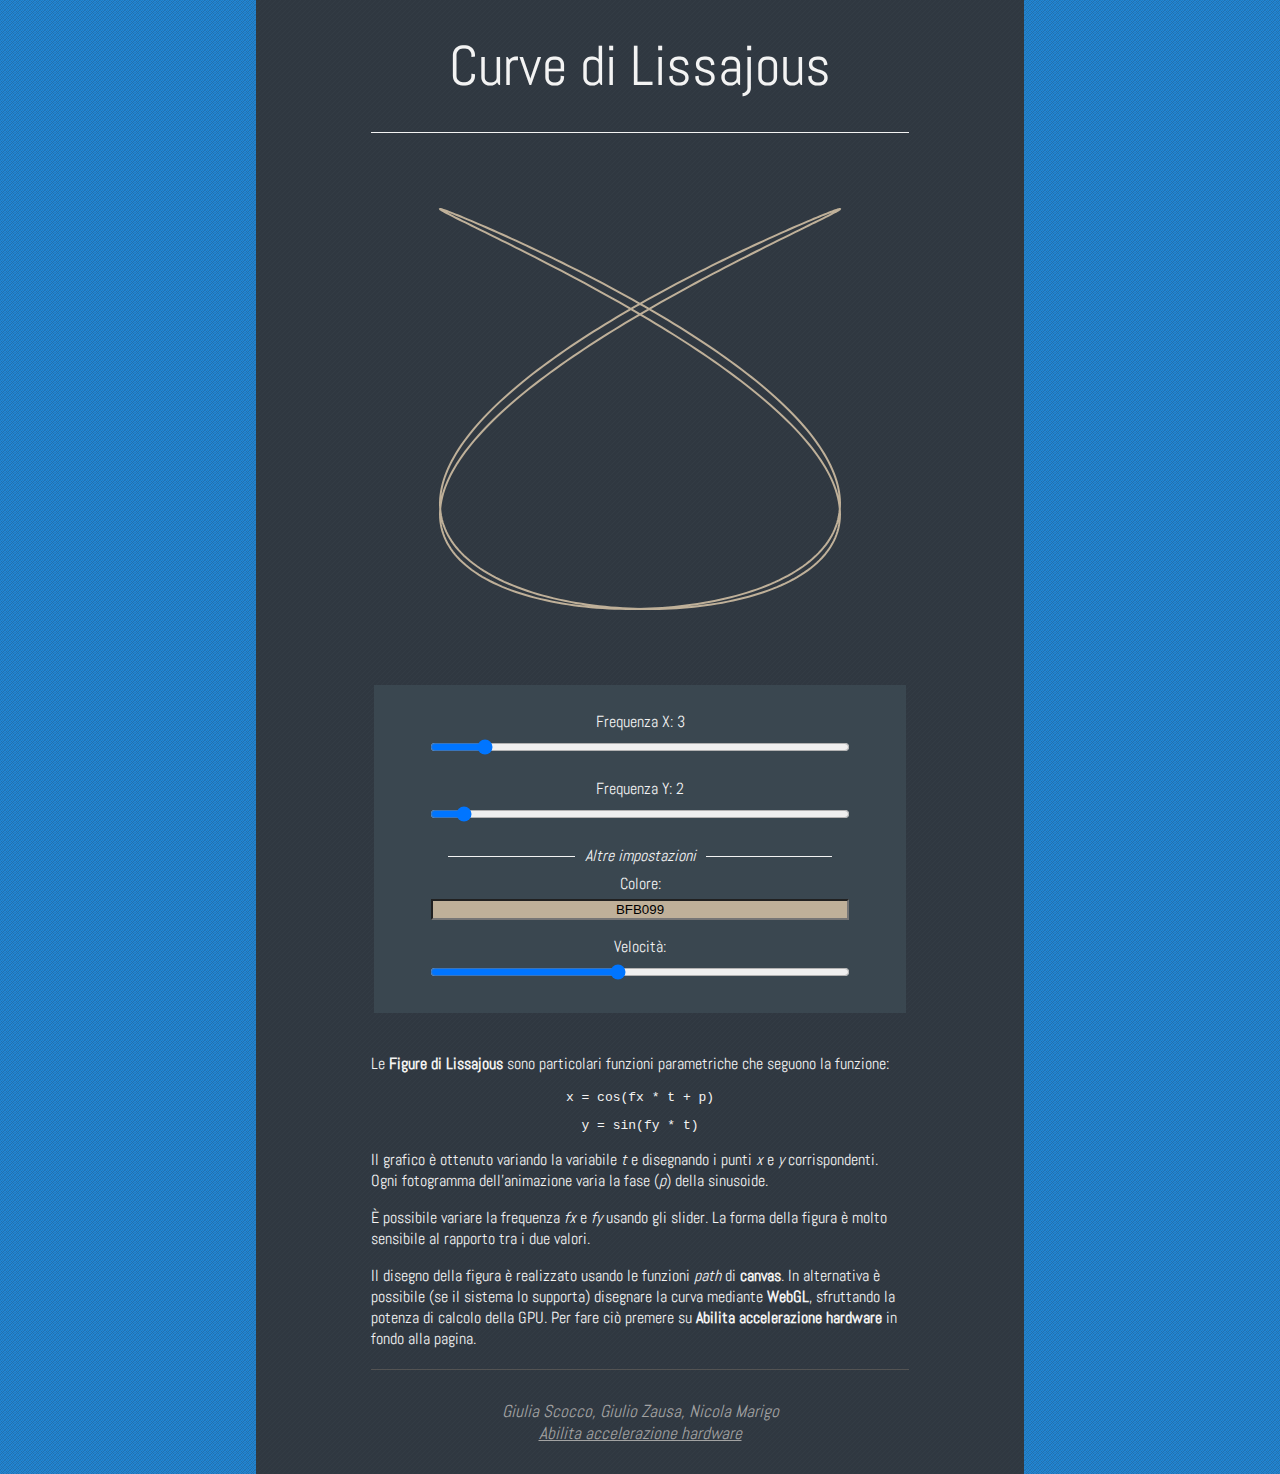
==== commit ed11ec06: "Update distrib.html" ====
--- a/distrib.html
+++ b/distrib.html
@@ -1 +1 @@
-<!doctype html><meta charset="utf-8"><title>Animazione Curva di Lissajous</title><link href='https://fonts.googleapis.com/css?family=Abel' rel='stylesheet' type='text/css'><style>body{background-color: #2185D5;background: url([data-uri]) repeat;color: #F3F3F3;margin: 0px;font-family: 'Abel', sans-serif;}#container{margin: auto;width: 60%;min-width: 550px;background-color: #303841;background: url([data-uri]) repeat;}header{text-align: center;min-width: 400px;width: 70%;margin: auto;padding-top: 30px;padding-bottom: 30px;font-size: 42pt;border-bottom: 1px solid #F3F3F3;}footer{text-align: center;min-width: 400px;width: 70%;margin: auto;margin-top: 20px;padding-top: 30px;padding-bottom: 30px;font-size: 13pt;border-top: 1px solid #535353;color: #A3A3A3;font-style: italic;}a{color: #A3A3A3;}#canvasDiv{margin: auto;width: 512px;height: 512px;padding: 0px;margin-top: 20px;margin-bottom: 20px;}#controlsArea{background-color: #3A4750;text-align: center;margin: auto;width: 512px;padding: 10px;}#infoArea{margin: auto;width: 70%;margin-top: 40px;}.slider{padding: 5px;vertical-align: middle;width: 80%;}.colorP{text-align: center;margin-top: 5px;vertical-align: middle;width: 80%;}.attrib{width: 100%;display: inline-block;}.sectionDivider{font-style: italic;width: 75%;height: 11px;border-bottom: 1px solid #F3F3F3;margin: auto;}.sectionDividerText{background-color: #3A4750;padding: 0px 10px;}.equation{text-align: center;}</style><div id="container"><header>Curve di Lissajous</header><div id="canvasDiv"><canvas id="drawingCanvas" width="512" height="512">Il tuo browser non supporta canvas.</canvas></div><div id="controlsArea"><p><span class="attrib">Frequenza X: <span id="fxVal"></span></span><input class="slider" type="range" id="Fx" onchange="app.fx=parseFloat(this.value); app.vFx.innerHTML=this.value;" value="3" min="1" max="20"></p><p><span class="attrib">Frequenza Y: <span id="fyVal"></span></span><input class="slider" type="range" id="Fy" onchange="app.fy=parseFloat(this.value); app.vFy.innerHTML=this.value;" value="2" min="1" max="20"></p><div class="sectionDivider"><span class="sectionDividerText">Altre impostazioni</span></div><p><span class="attrib">Colore:</span><input id="colorP" class="colorP jscolor" value="BFB099" onchange="app.updateColor(this.value)"></p><p><span class="attrib">Velocità:</span><input class="slider" type="range" id="Speed" onchange="app.speed=parseFloat(this.value)" value="5" min="1" max="10"></p></div><div id="infoArea"><p>Le <b>Figure di Lissajous</b> sono particolari funzioni parametriche che seguono la funzione:</p><div class="equation"><pre>x = cos(fx * t + p)</pre><pre>y = sin(fy * t)</pre></div><p>Il grafico è ottenuto variando la variabile <i>t</i> e disegnando i punti <i>x</i> e <i>y</i> corrispondenti. Ogni fotogramma dell'animazione varia la fase (<i>p</i>) della sinusoide.</p><p>È possibile variare la frequenza <i>fx</i> e <i>fy</i> usando gli slider. La forma della figura è molto sensibile al rapporto tra i due valori.</p><p>Il disegno della figura è realizzato usando le funzioni <i>path</i> di <b>canvas</b>. In alternativa è possibile (se il sistema lo supporta) disegnare la curva mediante <b>WebGL</b>, sfruttando la potenza di calcolo della GPU. Per fare ciò premere su <b>Abilita accelerazione hardware</b> in fondo alla pagina.</p></div><footer>Giulia Scocco, Giulio Zausa, Nicola Marigo<br/><a href="?hw=true" id="hwLabel">Abilita accelerazione hardware</a></footer></div><script>var _0xfdaf=["\x75\x73\x65\x20\x73\x74\x72\x69\x63\x74","\x6A\x73\x63\x6F\x6C\x6F\x72","\x69\x6E\x69\x74","\x61\x74\x74\x61\x63\x68\x44\x4F\x4D\x52\x65\x61\x64\x79\x45\x76\x65\x6E\x74","\x6D\x6F\x75\x73\x65\x64\x6F\x77\x6E","\x6F\x6E\x44\x6F\x63\x75\x6D\x65\x6E\x74\x4D\x6F\x75\x73\x65\x44\x6F\x77\x6E","\x61\x74\x74\x61\x63\x68\x45\x76\x65\x6E\x74","\x74\x6F\x75\x63\x68\x73\x74\x61\x72\x74","\x6F\x6E\x44\x6F\x63\x75\x6D\x65\x6E\x74\x54\x6F\x75\x63\x68\x53\x74\x61\x72\x74","\x72\x65\x73\x69\x7A\x65","\x6F\x6E\x57\x69\x6E\x64\x6F\x77\x52\x65\x73\x69\x7A\x65","\x6C\x6F\x6F\x6B\x75\x70\x43\x6C\x61\x73\x73","\x69\x6E\x73\x74\x61\x6C\x6C\x42\x79\x43\x6C\x61\x73\x73\x4E\x61\x6D\x65","\x28\x5E\x7C\x5C\x73\x29\x28","\x29\x28\x5C\x73\x2A\x28\x5C\x7B\x5B\x5E\x7D\x5D\x2A\x5C\x7D\x29\x7C\x5C\x73\x7C\x24\x29","\x69","\x6C\x65\x6E\x67\x74\x68","\x74\x79\x70\x65","\x74\x6F\x4C\x6F\x77\x65\x72\x43\x61\x73\x65","\x63\x6F\x6C\x6F\x72","\x69\x73\x43\x6F\x6C\x6F\x72\x41\x74\x74\x72\x53\x75\x70\x70\x6F\x72\x74\x65\x64","\x63\x6C\x61\x73\x73\x4E\x61\x6D\x65","\x6D\x61\x74\x63\x68","\x67\x65\x74\x44\x61\x74\x61\x41\x74\x74\x72","\x72\x65\x74\x75\x72\x6E\x20\x28","\x29","\x45\x72\x72\x6F\x72\x20\x70\x61\x72\x73\x69\x6E\x67\x20\x6A\x73\x63\x6F\x6C\x6F\x72\x20\x6F\x70\x74\x69\x6F\x6E\x73\x3A\x20","\x3A\x0A","\x77\x61\x72\x6E","\x69\x6E\x70\x75\x74","\x63\x72\x65\x61\x74\x65\x45\x6C\x65\x6D\x65\x6E\x74","\x73\x65\x74\x41\x74\x74\x72\x69\x62\x75\x74\x65","\x63\x61\x6E\x76\x61\x73","\x67\x65\x74\x43\x6F\x6E\x74\x65\x78\x74","\x32\x64","\x73\x74\x72\x69\x6E\x67","\x67\x65\x74\x45\x6C\x65\x6D\x65\x6E\x74\x42\x79\x49\x64","\x6E\x6F\x64\x65\x4E\x61\x6D\x65","\x64\x61\x74\x61\x2D","\x67\x65\x74\x41\x74\x74\x72\x69\x62\x75\x74\x65","\x61\x64\x64\x45\x76\x65\x6E\x74\x4C\x69\x73\x74\x65\x6E\x65\x72","\x6F\x6E","\x72\x65\x6D\x6F\x76\x65\x45\x76\x65\x6E\x74\x4C\x69\x73\x74\x65\x6E\x65\x72","\x64\x65\x74\x61\x63\x68\x45\x76\x65\x6E\x74","\x68\x61\x73\x4F\x77\x6E\x50\x72\x6F\x70\x65\x72\x74\x79","\x5F\x61\x74\x74\x61\x63\x68\x65\x64\x47\x72\x6F\x75\x70\x45\x76\x65\x6E\x74\x73","\x70\x75\x73\x68","\x72\x65\x61\x64\x79\x53\x74\x61\x74\x65","\x63\x6F\x6D\x70\x6C\x65\x74\x65","\x44\x4F\x4D\x43\x6F\x6E\x74\x65\x6E\x74\x4C\x6F\x61\x64\x65\x64","\x6C\x6F\x61\x64","\x6F\x6E\x72\x65\x61\x64\x79\x73\x74\x61\x74\x65\x63\x68\x61\x6E\x67\x65","\x63\x61\x6C\x6C\x65\x65","\x6F\x6E\x6C\x6F\x61\x64","\x64\x6F\x53\x63\x72\x6F\x6C\x6C","\x64\x6F\x63\x75\x6D\x65\x6E\x74\x45\x6C\x65\x6D\x65\x6E\x74","\x74\x6F\x70","\x62\x6F\x64\x79","\x6C\x65\x66\x74","\x63\x6F\x6E\x73\x6F\x6C\x65","\x70\x72\x65\x76\x65\x6E\x74\x44\x65\x66\x61\x75\x6C\x74","\x72\x65\x74\x75\x72\x6E\x56\x61\x6C\x75\x65","\x73\x65\x74\x43\x61\x70\x74\x75\x72\x65","\x5F\x63\x61\x70\x74\x75\x72\x65\x64\x54\x61\x72\x67\x65\x74","\x72\x65\x6C\x65\x61\x73\x65\x43\x61\x70\x74\x75\x72\x65","\x63\x72\x65\x61\x74\x65\x45\x76\x65\x6E\x74","\x48\x54\x4D\x4C\x45\x76\x65\x6E\x74\x73","\x69\x6E\x69\x74\x45\x76\x65\x6E\x74","\x64\x69\x73\x70\x61\x74\x63\x68\x45\x76\x65\x6E\x74","\x63\x72\x65\x61\x74\x65\x45\x76\x65\x6E\x74\x4F\x62\x6A\x65\x63\x74","\x66\x69\x72\x65\x45\x76\x65\x6E\x74","\x73\x70\x6C\x69\x74","","\x72\x65\x70\x6C\x61\x63\x65","\x20","\x69\x6E\x64\x65\x78\x4F\x66","\x63\x6C\x61\x73\x73\x4E\x61\x6D\x65\x54\x6F\x4C\x69\x73\x74","\x68\x61\x73\x43\x6C\x61\x73\x73","\x5E\x5C\x73\x2A","\x5C\x73\x2A\x7C","\x5C\x73\x2A","\x5C\x73\x2A\x24\x7C","\x5C\x73\x2B","\x28\x5C\x73\x2B\x29","\x67","\x24\x31","\x67\x65\x74\x43\x6F\x6D\x70\x75\x74\x65\x64\x53\x74\x79\x6C\x65","\x63\x75\x72\x72\x65\x6E\x74\x53\x74\x79\x6C\x65","\x64\x69\x76","\x73\x74\x79\x6C\x65","\x62\x6F\x72\x64\x65\x72\x52\x61\x64\x69\x75\x73","\x4D\x6F\x7A\x42\x6F\x72\x64\x65\x72\x52\x61\x64\x69\x75\x73","\x77\x65\x62\x6B\x69\x74\x42\x6F\x72\x64\x65\x72\x52\x61\x64\x69\x75\x73","\x62\x6F\x78\x53\x68\x61\x64\x6F\x77","\x4D\x6F\x7A\x42\x6F\x78\x53\x68\x61\x64\x6F\x77","\x77\x65\x62\x6B\x69\x74\x42\x6F\x78\x53\x68\x61\x64\x6F\x77","\x72\x6F\x75\x6E\x64","\x6F\x70\x61\x63\x69\x74\x79","\x66\x69\x6C\x74\x65\x72","\x61\x6C\x70\x68\x61\x28\x6F\x70\x61\x63\x69\x74\x79\x3D","\x30","\x73\x65\x74\x53\x74\x79\x6C\x65","\x6E\x6F\x6E\x65","\x67\x65\x74\x42\x6F\x75\x6E\x64\x69\x6E\x67\x43\x6C\x69\x65\x6E\x74\x52\x65\x63\x74","\x67\x65\x74\x56\x69\x65\x77\x50\x6F\x73","\x6F\x66\x66\x73\x65\x74\x57\x69\x64\x74\x68","\x6F\x66\x66\x73\x65\x74\x48\x65\x69\x67\x68\x74","\x65\x76\x65\x6E\x74","\x63\x68\x61\x6E\x67\x65\x64\x54\x6F\x75\x63\x68\x65\x73","\x75\x6E\x64\x65\x66\x69\x6E\x65\x64","\x63\x6C\x69\x65\x6E\x74\x58","\x63\x6C\x69\x65\x6E\x74\x59","\x6E\x75\x6D\x62\x65\x72","\x74\x61\x72\x67\x65\x74","\x73\x72\x63\x45\x6C\x65\x6D\x65\x6E\x74","\x70\x61\x67\x65\x58\x4F\x66\x66\x73\x65\x74","\x73\x63\x72\x6F\x6C\x6C\x4C\x65\x66\x74","\x63\x6C\x69\x65\x6E\x74\x4C\x65\x66\x74","\x70\x61\x67\x65\x59\x4F\x66\x66\x73\x65\x74","\x73\x63\x72\x6F\x6C\x6C\x54\x6F\x70","\x63\x6C\x69\x65\x6E\x74\x54\x6F\x70","\x69\x6E\x6E\x65\x72\x57\x69\x64\x74\x68","\x63\x6C\x69\x65\x6E\x74\x57\x69\x64\x74\x68","\x69\x6E\x6E\x65\x72\x48\x65\x69\x67\x68\x74","\x63\x6C\x69\x65\x6E\x74\x48\x65\x69\x67\x68\x74","\x70\x69\x63\x6B\x65\x72","\x6F\x77\x6E\x65\x72","\x66\x69\x78\x65\x64","\x74\x61\x72\x67\x65\x74\x45\x6C\x65\x6D\x65\x6E\x74","\x67\x65\x74\x45\x6C\x65\x6D\x65\x6E\x74\x50\x6F\x73","\x67\x65\x74\x45\x6C\x65\x6D\x65\x6E\x74\x53\x69\x7A\x65","\x67\x65\x74\x56\x69\x65\x77\x53\x69\x7A\x65","\x67\x65\x74\x50\x69\x63\x6B\x65\x72\x4F\x75\x74\x65\x72\x44\x69\x6D\x73","\x72\x69\x67\x68\x74","\x70\x6F\x73\x69\x74\x69\x6F\x6E","\x73\x6D\x61\x72\x74\x50\x6F\x73\x69\x74\x69\x6F\x6E","\x61\x62\x73\x6F\x6C\x75\x74\x65","\x73\x68\x61\x64\x6F\x77\x42\x6C\x75\x72","\x77\x72\x61\x70","\x70\x78","\x62\x6F\x78\x53","\x73\x68\x61\x64\x6F\x77","\x73\x68\x61\x64\x6F\x77\x43\x6F\x6C\x6F\x72","\x73\x65\x74\x42\x6F\x78\x53\x68\x61\x64\x6F\x77","\x67\x65\x74\x53\x6C\x69\x64\x65\x72\x43\x6F\x6D\x70\x6F\x6E\x65\x6E\x74","\x69\x6E\x73\x65\x74\x57\x69\x64\x74\x68","\x70\x61\x64\x64\x69\x6E\x67","\x77\x69\x64\x74\x68","\x67\x65\x74\x50\x61\x64\x54\x6F\x53\x6C\x69\x64\x65\x72\x50\x61\x64\x64\x69\x6E\x67","\x73\x6C\x69\x64\x65\x72\x53\x69\x7A\x65","\x68\x65\x69\x67\x68\x74","\x63\x6C\x6F\x73\x61\x62\x6C\x65","\x62\x75\x74\x74\x6F\x6E\x48\x65\x69\x67\x68\x74","\x67\x65\x74\x50\x69\x63\x6B\x65\x72\x44\x69\x6D\x73","\x62\x6F\x72\x64\x65\x72\x57\x69\x64\x74\x68","\x70\x6F\x69\x6E\x74\x65\x72\x42\x6F\x72\x64\x65\x72\x57\x69\x64\x74\x68","\x70\x6F\x69\x6E\x74\x65\x72\x54\x68\x69\x63\x6B\x6E\x65\x73\x73","\x6D\x61\x78","\x76","\x63\x68\x61\x72\x41\x74","\x6D\x6F\x64\x65","\x73","\x5F\x6A\x73\x63\x4C\x69\x6E\x6B\x65\x64\x49\x6E\x73\x74\x61\x6E\x63\x65","\x73\x68\x6F\x77\x4F\x6E\x43\x6C\x69\x63\x6B","\x73\x68\x6F\x77","\x5F\x6A\x73\x63\x43\x6F\x6E\x74\x72\x6F\x6C\x4E\x61\x6D\x65","\x6D\x6F\x75\x73\x65","\x6F\x6E\x43\x6F\x6E\x74\x72\x6F\x6C\x50\x6F\x69\x6E\x74\x65\x72\x53\x74\x61\x72\x74","\x68\x69\x64\x65","\x74\x6F\x75\x63\x68","\x72\x65\x64\x72\x61\x77\x50\x6F\x73\x69\x74\x69\x6F\x6E","\x6D\x6F\x75\x73\x65\x6D\x6F\x76\x65","\x74\x6F\x75\x63\x68\x6D\x6F\x76\x65","\x6D\x6F\x75\x73\x65\x75\x70","\x74\x6F\x75\x63\x68\x65\x6E\x64","\x5F\x6A\x73\x63\x49\x6E\x73\x74\x61\x6E\x63\x65","\x63\x61\x70\x74\x75\x72\x65\x54\x61\x72\x67\x65\x74","\x64\x72\x61\x67","\x5F\x70\x6F\x69\x6E\x74\x65\x72\x4D\x6F\x76\x65\x45\x76\x65\x6E\x74","\x6F\x6E\x44\x6F\x63\x75\x6D\x65\x6E\x74\x50\x6F\x69\x6E\x74\x65\x72\x4D\x6F\x76\x65","\x61\x74\x74\x61\x63\x68\x47\x72\x6F\x75\x70\x45\x76\x65\x6E\x74","\x5F\x70\x6F\x69\x6E\x74\x65\x72\x45\x6E\x64\x45\x76\x65\x6E\x74","\x6F\x6E\x44\x6F\x63\x75\x6D\x65\x6E\x74\x50\x6F\x69\x6E\x74\x65\x72\x45\x6E\x64","\x70\x61\x72\x65\x6E\x74","\x66\x72\x61\x6D\x65\x45\x6C\x65\x6D\x65\x6E\x74","\x64\x6F\x63\x75\x6D\x65\x6E\x74","\x77\x69\x6E\x64\x6F\x77","\x67\x65\x74\x41\x62\x73\x50\x6F\x69\x6E\x74\x65\x72\x50\x6F\x73","\x67\x65\x74\x52\x65\x6C\x50\x6F\x69\x6E\x74\x65\x72\x50\x6F\x73","\x5F\x70\x6F\x69\x6E\x74\x65\x72\x4F\x72\x69\x67\x69\x6E","\x78","\x79","\x68\x73\x76","\x66\x72\x6F\x6D\x48\x53\x56","\x73\x65\x74\x50\x61\x64","\x70\x61\x64","\x73\x65\x74\x53\x6C\x64","\x73\x6C\x64","\x64\x69\x73\x70\x61\x74\x63\x68\x46\x69\x6E\x65\x43\x68\x61\x6E\x67\x65","\x64\x65\x74\x61\x63\x68\x47\x72\x6F\x75\x70\x45\x76\x65\x6E\x74\x73","\x72\x65\x6C\x65\x61\x73\x65\x54\x61\x72\x67\x65\x74","\x64\x69\x73\x70\x61\x74\x63\x68\x43\x68\x61\x6E\x67\x65","\x76\x61\x6C\x75\x65\x45\x6C\x65\x6D\x65\x6E\x74","\x69\x73\x45\x6C\x65\x6D\x65\x6E\x74\x54\x79\x70\x65","\x63\x68\x61\x6E\x67\x65","\x6F\x6E\x46\x69\x6E\x65\x43\x68\x61\x6E\x67\x65","\x63\x61\x6C\x6C","\x6C\x65\x61\x76\x65\x53\x6C\x64","\x67\x65\x74\x50\x61\x64\x59\x43\x6F\x6D\x70\x6F\x6E\x65\x6E\x74","\x6C\x65\x61\x76\x65\x50\x61\x64","\x6A\x73\x63\x5F\x76\x6D\x6C\x5F","\x6A\x73\x63\x5F\x76\x6D\x6C\x5F\x63\x73\x73\x5F","\x5F\x76\x6D\x6C\x52\x65\x61\x64\x79","\x5F\x76\x6D\x6C\x4E\x53","\x6E\x61\x6D\x65\x73\x70\x61\x63\x65\x73","\x75\x72\x6E\x3A\x73\x63\x68\x65\x6D\x61\x73\x2D\x6D\x69\x63\x72\x6F\x73\x6F\x66\x74\x2D\x63\x6F\x6D\x3A\x76\x6D\x6C","\x61\x64\x64","\x5F\x76\x6D\x6C\x43\x53\x53","\x73\x74\x79\x6C\x65\x53\x68\x65\x65\x74\x73","\x73\x68\x61\x70\x65","\x73\x68\x61\x70\x65\x74\x79\x70\x65","\x67\x72\x6F\x75\x70","\x62\x61\x63\x6B\x67\x72\x6F\x75\x6E\x64","\x70\x61\x74\x68","\x66\x6F\x72\x6D\x75\x6C\x61\x73","\x68\x61\x6E\x64\x6C\x65\x73","\x66\x69\x6C\x6C","\x73\x74\x72\x6F\x6B\x65","\x74\x65\x78\x74\x62\x6F\x78","\x74\x65\x78\x74\x70\x61\x74\x68","\x69\x6D\x61\x67\x65\x64\x61\x74\x61","\x6C\x69\x6E\x65","\x70\x6F\x6C\x79\x6C\x69\x6E\x65","\x63\x75\x72\x76\x65","\x72\x65\x63\x74","\x72\x6F\x75\x6E\x64\x72\x65\x63\x74","\x6F\x76\x61\x6C","\x61\x72\x63","\x69\x6D\x61\x67\x65","\x63\x72\x65\x61\x74\x65\x53\x74\x79\x6C\x65\x53\x68\x65\x65\x74","\x69\x64","\x6F\x77\x6E\x69\x6E\x67\x45\x6C\x65\x6D\x65\x6E\x74","\x5C\x3A","\x62\x65\x68\x61\x76\x69\x6F\x72\x3A\x75\x72\x6C\x28\x23\x64\x65\x66\x61\x75\x6C\x74\x23\x56\x4D\x4C\x29\x3B","\x61\x64\x64\x52\x75\x6C\x65","\x69\x73\x43\x61\x6E\x76\x61\x73\x53\x75\x70\x70\x6F\x72\x74\x65\x64","\x63\x6C\x65\x61\x72\x52\x65\x63\x74","\x63\x72\x65\x61\x74\x65\x4C\x69\x6E\x65\x61\x72\x47\x72\x61\x64\x69\x65\x6E\x74","\x23\x46\x30\x30","\x61\x64\x64\x43\x6F\x6C\x6F\x72\x53\x74\x6F\x70","\x23\x46\x46\x30","\x23\x30\x46\x30","\x23\x30\x46\x46","\x23\x30\x30\x46","\x23\x46\x30\x46","\x66\x69\x6C\x6C\x53\x74\x79\x6C\x65","\x66\x69\x6C\x6C\x52\x65\x63\x74","\x72\x67\x62\x61\x28\x32\x35\x35\x2C\x32\x35\x35\x2C\x32\x35\x35\x2C\x30\x29","\x72\x67\x62\x61\x28\x32\x35\x35\x2C\x32\x35\x35\x2C\x32\x35\x35\x2C\x31\x29","\x72\x67\x62\x61\x28\x30\x2C\x30\x2C\x30\x2C\x30\x29","\x72\x67\x62\x61\x28\x30\x2C\x30\x2C\x30\x2C\x31\x29","\x65\x6C\x6D","\x64\x72\x61\x77","\x69\x6E\x69\x74\x56\x4D\x4C","\x72\x65\x6C\x61\x74\x69\x76\x65","\x6F\x76\x65\x72\x66\x6C\x6F\x77","\x68\x69\x64\x64\x65\x6E","\x3A\x66\x69\x6C\x6C","\x67\x72\x61\x64\x69\x65\x6E\x74","\x6D\x65\x74\x68\x6F\x64","\x6C\x69\x6E\x65\x61\x72","\x61\x6E\x67\x6C\x65","\x39\x30","\x63\x6F\x6C\x6F\x72\x73","\x31\x36\x2E\x36\x37\x25\x20\x23\x46\x30\x46\x2C\x20\x33\x33\x2E\x33\x33\x25\x20\x23\x30\x30\x46\x2C\x20\x35\x30\x25\x20\x23\x30\x46\x46\x2C\x20\x36\x36\x2E\x36\x37\x25\x20\x23\x30\x46\x30\x2C\x20\x38\x33\x2E\x33\x33\x25\x20\x23\x46\x46\x30","\x3A\x72\x65\x63\x74","\x2D\x31\x70\x78","\x73\x74\x72\x6F\x6B\x65\x64","\x61\x70\x70\x65\x6E\x64\x43\x68\x69\x6C\x64","\x31\x38\x30","\x63\x6F\x6C\x6F\x72\x32","\x23\x46\x46\x46","\x23\x30\x30\x30","\x68\x53\x68\x61\x64\x6F\x77","\x76\x53\x68\x61\x64\x6F\x77","\x62\x6C\x75\x72","\x73\x70\x72\x65\x61\x64","\x69\x6E\x73\x65\x74","\x74\x6F\x53\x74\x72\x69\x6E\x67","\x70\x72\x6F\x74\x6F\x74\x79\x70\x65","\x6A\x6F\x69\x6E","\x6D\x69\x6E","\x66\x6C\x6F\x6F\x72","\x61\x63\x74\x69\x76\x65\x43\x6C\x61\x73\x73","\x75\x6E\x73\x65\x74\x43\x6C\x61\x73\x73","\x72\x65\x6D\x6F\x76\x65\x43\x68\x69\x6C\x64","\x70\x61\x72\x65\x6E\x74\x4E\x6F\x64\x65","\x69\x6E\x73\x65\x74\x43\x6F\x6C\x6F\x72","\x62\x6F\x72\x64\x65\x72\x43\x6F\x6C\x6F\x72","\x62\x74\x6E","\x63\x72\x65\x61\x74\x65\x50\x61\x6C\x65\x74\x74\x65","\x63\x72\x65\x61\x74\x65\x53\x6C\x69\x64\x65\x72\x47\x72\x61\x64\x69\x65\x6E\x74","\x73\x70\x61\x6E","\x70\x61\x64\x50\x61\x6C","\x70\x61\x64\x42","\x63\x72\x6F\x73\x73\x42\x59","\x63\x72\x6F\x73\x73","\x63\x72\x6F\x73\x73\x42\x58","\x63\x72\x6F\x73\x73\x4C\x59","\x63\x72\x6F\x73\x73\x4C\x58","\x62\x6F\x78","\x70\x61\x64\x4D","\x73\x6C\x64\x47\x72\x61\x64","\x73\x6C\x64\x42","\x73\x6C\x64\x50\x74\x72\x4F\x42","\x73\x6C\x64\x50\x74\x72\x4D\x42","\x73\x6C\x64\x50\x74\x72\x49\x42","\x73\x6C\x64\x50\x74\x72\x53","\x73\x6C\x64\x4D","\x62\x74\x6E\x54","\x62\x6F\x78\x42","\x63\x72\x6F\x73\x73\x53\x69\x7A\x65","\x50\x49","\x63\x72\x6F\x73\x73\x68\x61\x69\x72","\x63\x6C\x65\x61\x72","\x62\x6F\x74\x68","\x7A\x49\x6E\x64\x65\x78","\x31\x30\x30\x25","\x73\x65\x74\x42\x6F\x72\x64\x65\x72\x52\x61\x64\x69\x75\x73","\x62\x6F\x72\x64\x65\x72","\x70\x78\x20\x73\x6F\x6C\x69\x64","\x62\x61\x63\x6B\x67\x72\x6F\x75\x6E\x64\x43\x6F\x6C\x6F\x72","\x63\x75\x72\x73\x6F\x72","\x70\x6F\x69\x6E\x74\x65\x72\x42\x6F\x72\x64\x65\x72\x43\x6F\x6C\x6F\x72","\x70\x6F\x69\x6E\x74\x65\x72\x43\x6F\x6C\x6F\x72","\x64\x69\x73\x70\x6C\x61\x79","\x62\x6C\x6F\x63\x6B","\x64\x65\x66\x61\x75\x6C\x74","\x70\x78\x20\x73\x6F\x6C\x69\x64\x20","\x62\x6F\x74\x74\x6F\x6D","\x30\x20\x31\x35\x70\x78","\x62\x75\x74\x74\x6F\x6E\x43\x6F\x6C\x6F\x72","\x66\x6F\x6E\x74","\x31\x32\x70\x78\x20\x73\x61\x6E\x73\x2D\x73\x65\x72\x69\x66","\x74\x65\x78\x74\x41\x6C\x69\x67\x6E","\x63\x65\x6E\x74\x65\x72","\x70\x6F\x69\x6E\x74\x65\x72","\x68\x61\x6E\x64","\x6F\x6E\x6D\x6F\x75\x73\x65\x64\x6F\x77\x6E","\x6C\x69\x6E\x65\x48\x65\x69\x67\x68\x74","\x69\x6E\x6E\x65\x72\x48\x54\x4D\x4C","\x63\x6C\x6F\x73\x65\x54\x65\x78\x74","\x63\x72\x65\x61\x74\x65\x54\x65\x78\x74\x4E\x6F\x64\x65","\x73\x65\x74\x43\x6C\x61\x73\x73","\x72\x67\x62\x28","\x2C","\x69\x6D\x70\x6F\x72\x74\x43\x6F\x6C\x6F\x72","\x76\x61\x6C\x75\x65","\x73\x74\x79\x6C\x65\x45\x6C\x65\x6D\x65\x6E\x74","\x72\x65\x71\x75\x69\x72\x65\x64","\x72\x65\x66\x69\x6E\x65","\x68\x61\x73\x68","\x75\x70\x70\x65\x72\x63\x61\x73\x65","\x6A\x73\x63\x6F\x6C\x6F\x72\x2D\x61\x63\x74\x69\x76\x65","\x6D\x69\x6E\x53","\x6D\x61\x78\x53","\x6D\x69\x6E\x56","\x6D\x61\x78\x56","\x72\x67\x62","\x48\x53\x56","\x43\x6C\x6F\x73\x65","\x23\x30\x30\x30\x30\x30\x30","\x23\x46\x46\x46\x46\x46\x46","\x23\x42\x42\x42\x42\x42\x42","\x72\x67\x62\x61\x28\x30\x2C\x30\x2C\x30\x2C\x30\x2E\x32\x29","\x23\x34\x43\x34\x43\x34\x43","\x63\x6F\x6E\x74\x61\x69\x6E\x65\x72","\x72\x65\x64\x72\x61\x77","\x74\x65\x73\x74","\x62\x61\x63\x6B\x67\x72\x6F\x75\x6E\x64\x49\x6D\x61\x67\x65","\x5F\x6A\x73\x63\x4F\x72\x69\x67\x53\x74\x79\x6C\x65","\x6C\x65\x61\x76\x65\x56\x61\x6C\x75\x65","\x6C\x65\x61\x76\x65\x53\x74\x79\x6C\x65","\x65\x78\x70\x6F\x72\x74\x43\x6F\x6C\x6F\x72","\x66\x72\x6F\x6D\x53\x74\x72\x69\x6E\x67","\x74\x6F\x55\x70\x70\x65\x72\x43\x61\x73\x65","\x23","\x69\x73\x4C\x69\x67\x68\x74","\x66\x72\x6F\x6D\x52\x47\x42","\x73\x75\x62\x73\x74\x72","\x74\x6F\x48\x45\x58\x53\x74\x72\x69\x6E\x67","\x74\x6F\x52\x47\x42\x53\x74\x72\x69\x6E\x67","\x5F\x70\x72\x6F\x63\x65\x73\x73\x50\x61\x72\x65\x6E\x74\x45\x6C\x65\x6D\x65\x6E\x74\x73\x49\x6E\x44\x4F\x4D","\x5F\x6C\x69\x6E\x6B\x65\x64\x45\x6C\x65\x6D\x65\x6E\x74\x73\x50\x72\x6F\x63\x65\x73\x73\x65\x64","\x67\x65\x74\x53\x74\x79\x6C\x65","\x5F\x6A\x73\x63\x45\x76\x65\x6E\x74\x73\x41\x74\x74\x61\x63\x68\x65\x64","\x73\x63\x72\x6F\x6C\x6C","\x6F\x6E\x50\x61\x72\x65\x6E\x74\x53\x63\x72\x6F\x6C\x6C","\x43\x6F\x75\x6C\x64\x20\x6E\x6F\x74\x20\x66\x69\x6E\x64\x20\x74\x61\x72\x67\x65\x74\x20\x65\x6C\x65\x6D\x65\x6E\x74\x20\x77\x69\x74\x68\x20\x49\x44\x20\x27","\x27","\x49\x6E\x76\x61\x6C\x69\x64\x20\x74\x61\x72\x67\x65\x74\x20\x65\x6C\x65\x6D\x65\x6E\x74\x3A\x20\x27","\x43\x61\x6E\x6E\x6F\x74\x20\x6C\x69\x6E\x6B\x20\x6A\x73\x63\x6F\x6C\x6F\x72\x20\x74\x77\x69\x63\x65\x20\x74\x6F\x20\x74\x68\x65\x20\x73\x61\x6D\x65\x20\x65\x6C\x65\x6D\x65\x6E\x74\x2E\x20\x53\x6B\x69\x70\x70\x69\x6E\x67\x2E","\x66\x65\x74\x63\x68\x45\x6C\x65\x6D\x65\x6E\x74","\x67\x65\x74\x45\x6C\x65\x6D\x65\x6E\x74\x73\x42\x79\x54\x61\x67\x4E\x61\x6D\x65","\x62\x75\x74\x74\x6F\x6E","\x6F\x6E\x63\x6C\x69\x63\x6B","\x6B\x65\x79\x75\x70","\x61\x75\x74\x6F\x63\x6F\x6D\x70\x6C\x65\x74\x65","\x6F\x66\x66","\x74\x72\x79\x49\x6E\x73\x74\x61\x6C\x6C\x4F\x6E\x45\x6C\x65\x6D\x65\x6E\x74\x73","\x72\x65\x67\x69\x73\x74\x65\x72","\x66\x78","\x63\x6F\x73","\x66\x79","\x73\x69\x6E","\x23\x69\x66\x64\x65\x66\x20\x47\x4C\x5F\x45\x53\x0A","\x70\x72\x65\x63\x69\x73\x69\x6F\x6E\x20\x6D\x65\x64\x69\x75\x6D\x70\x20\x66\x6C\x6F\x61\x74\x3B\x0A","\x23\x65\x6E\x64\x69\x66\x0A","\x75\x6E\x69\x66\x6F\x72\x6D\x20\x76\x65\x63\x33\x20\x63\x6F\x6C\x6F\x72\x3B\x0A\x76\x6F\x69\x64\x20\x6D\x61\x69\x6E\x28\x29\x20\x7B\x20\x67\x6C\x5F\x46\x72\x61\x67\x43\x6F\x6C\x6F\x72\x20\x3D\x20\x76\x65\x63\x34\x28\x63\x6F\x6C\x6F\x72\x2C\x20\x31\x2E\x30\x29\x3B\x20\x7D","\x61\x74\x74\x72\x69\x62\x75\x74\x65\x20\x76\x65\x63\x33\x20\x63\x6F\x6F\x72\x64\x69\x6E\x61\x74\x65\x73\x3B\x20\x75\x6E\x69\x66\x6F\x72\x6D\x20\x66\x6C\x6F\x61\x74\x20\x74\x69\x6D\x65\x3B\x20\x75\x6E\x69\x66\x6F\x72\x6D\x20\x76\x65\x63\x32\x20\x66\x72\x65\x71\x2C\x20\x73\x69\x7A\x65\x3B\x0A","\x76\x6F\x69\x64\x20\x6D\x61\x69\x6E\x28\x29\x20\x7B\x20\x67\x6C\x5F\x50\x6F\x73\x69\x74\x69\x6F\x6E\x20\x3D\x20\x76\x65\x63\x34\x28\x28\x37\x2E\x30\x20\x2F\x20\x31\x30\x2E\x30\x29\x20\x2A\x20\x63\x6F\x73\x28\x66\x72\x65\x71\x2E\x78\x20\x2A\x20\x63\x6F\x6F\x72\x64\x69\x6E\x61\x74\x65\x73\x2E\x78\x20\x2B\x20\x74\x69\x6D\x65\x29\x2C\x20\x28\x37\x2E\x30\x20\x2F\x20\x31\x30\x2E\x30\x29\x20\x2A\x20\x73\x69\x6E\x28\x66\x72\x65\x71\x2E\x79\x20\x2A\x20\x63\x6F\x6F\x72\x64\x69\x6E\x61\x74\x65\x73\x2E\x78\x29\x2C\x20\x30\x2E\x30\x2C\x20\x31\x2E\x30\x29\x3B\x20\x7D","\x63\x74\x78","\x62\x65\x67\x69\x6E\x50\x61\x74\x68","\x6D\x6F\x76\x65\x54\x6F","\x6C\x69\x6E\x65\x54\x6F","\x73\x70\x65\x65\x64","\x64\x72\x61\x77\x69\x6E\x67\x43\x61\x6E\x76\x61\x73","\x65\x6C\x65\x6D\x65\x6E\x74\x46\x78","\x46\x78","\x65\x6C\x65\x6D\x65\x6E\x74\x46\x79","\x46\x79","\x76\x46\x78","\x66\x78\x56\x61\x6C","\x76\x46\x79","\x66\x79\x56\x61\x6C","\x65\x6C\x65\x6D\x65\x6E\x74\x53\x70\x65\x65\x64","\x53\x70\x65\x65\x64","\x65\x6C\x65\x6D\x65\x6E\x74\x43\x6F\x6C\x6F\x72","\x63\x6F\x6C\x6F\x72\x50","\x68\x77","\x74\x72\x75\x65","\x68\x77\x41\x63\x63\x65\x6C","\x68\x77\x4C\x61\x62\x65\x6C","\x44\x69\x73\x61\x62\x69\x6C\x69\x74\x61\x20\x61\x63\x63\x65\x6C\x65\x72\x61\x7A\x69\x6F\x6E\x65\x20\x68\x61\x72\x64\x77\x61\x72\x65","\x68\x72\x65\x66","\x3F\x68\x77\x3D\x66\x61\x6C\x73\x65","\x69\x6E\x69\x74\x48\x57","\x69\x6E\x69\x74\x4E\x6F\x48\x57","\x6C\x6F\x63\x61\x74\x69\x6F\x6E\x4F\x66\x43\x6F\x6C\x6F\x72","\x75\x6E\x69\x66\x6F\x72\x6D\x33\x66","\x67\x6C","\x73\x74\x72\x6F\x6B\x65\x53\x74\x79\x6C\x65","\x6C\x69\x6E\x65\x57\x69\x64\x74\x68","\x65\x78\x70\x65\x72\x69\x6D\x65\x6E\x74\x61\x6C\x2D\x77\x65\x62\x67\x6C","\x74\x69\x6D\x65\x72\x53\x74\x61\x72\x74","\x6E\x6F\x77","\x76\x65\x72\x74\x69\x63\x65\x73","\x69\x6E\x64\x69\x63\x65\x73","\x76\x65\x72\x74\x65\x78\x5F\x62\x75\x66\x66\x65\x72","\x63\x72\x65\x61\x74\x65\x42\x75\x66\x66\x65\x72","\x62\x69\x6E\x64\x42\x75\x66\x66\x65\x72","\x62\x75\x66\x66\x65\x72\x44\x61\x74\x61","\x49\x6E\x64\x65\x78\x5F\x42\x75\x66\x66\x65\x72","\x63\x72\x65\x61\x74\x65\x53\x68\x61\x64\x65\x72","\x73\x68\x61\x64\x65\x72\x53\x6F\x75\x72\x63\x65","\x63\x6F\x6D\x70\x69\x6C\x65\x53\x68\x61\x64\x65\x72","\x73\x68\x61\x64\x65\x72\x50\x72\x6F\x67\x72\x61\x6D","\x63\x72\x65\x61\x74\x65\x50\x72\x6F\x67\x72\x61\x6D","\x61\x74\x74\x61\x63\x68\x53\x68\x61\x64\x65\x72","\x6C\x69\x6E\x6B\x50\x72\x6F\x67\x72\x61\x6D","\x75\x73\x65\x50\x72\x6F\x67\x72\x61\x6D","\x63\x6F\x6F\x72\x64\x69\x6E\x61\x74\x65\x73","\x67\x65\x74\x41\x74\x74\x72\x69\x62\x4C\x6F\x63\x61\x74\x69\x6F\x6E","\x76\x65\x72\x74\x65\x78\x41\x74\x74\x72\x69\x62\x50\x6F\x69\x6E\x74\x65\x72","\x65\x6E\x61\x62\x6C\x65\x56\x65\x72\x74\x65\x78\x41\x74\x74\x72\x69\x62\x41\x72\x72\x61\x79","\x6C\x6F\x63\x61\x74\x69\x6F\x6E\x4F\x66\x54\x69\x6D\x65","\x74\x69\x6D\x65","\x67\x65\x74\x55\x6E\x69\x66\x6F\x72\x6D\x4C\x6F\x63\x61\x74\x69\x6F\x6E","\x6C\x6F\x63\x61\x74\x69\x6F\x6E\x4F\x66\x53\x69\x7A\x65","\x73\x69\x7A\x65","\x6C\x6F\x63\x61\x74\x69\x6F\x6E\x4F\x66\x46\x72\x65\x71","\x66\x72\x65\x71","\x75\x6E\x69\x66\x6F\x72\x6D\x31\x66","\x75\x6E\x69\x66\x6F\x72\x6D\x32\x66","\x63\x6C\x65\x61\x72\x43\x6F\x6C\x6F\x72","\x76\x69\x65\x77\x70\x6F\x72\x74","\x64\x72\x61\x77\x4C\x6F\x6F\x70","\x73\x65\x74\x49\x6E\x74\x65\x72\x76\x61\x6C","\x43\x4F\x4C\x4F\x52\x5F\x42\x55\x46\x46\x45\x52\x5F\x42\x49\x54","\x44\x45\x50\x54\x48\x5F\x42\x55\x46\x46\x45\x52\x5F\x42\x49\x54","\x64\x72\x61\x77\x45\x6C\x65\x6D\x65\x6E\x74\x73","\x73\x75\x62\x73\x74\x72\x69\x6E\x67","\x73\x65\x61\x72\x63\x68","\x6C\x6F\x63\x61\x74\x69\x6F\x6E","\x26","\x3D"];_0xfdaf[0];window[_0xfdaf[1]]||(window[_0xfdaf[1]]=function(){var _0xd554x1={register:function(){_0xd554x1[_0xfdaf[3]](_0xd554x1[_0xfdaf[2]]),_0xd554x1[_0xfdaf[6]](document,_0xfdaf[4],_0xd554x1[_0xfdaf[5]]),_0xd554x1[_0xfdaf[6]](document,_0xfdaf[7],_0xd554x1[_0xfdaf[8]]),_0xd554x1[_0xfdaf[6]](window,_0xfdaf[9],_0xd554x1[_0xfdaf[10]])},init:function(){_0xd554x1[_0xfdaf[1]][_0xfdaf[11]]&&_0xd554x1[_0xfdaf[1]][_0xfdaf[12]](_0xd554x1[_0xfdaf[1]][_0xfdaf[11]])},tryInstallOnElements:function(_0xd554x2,_0xd554x3){var _0xd554x4=new RegExp(_0xfdaf[13]+_0xd554x3+_0xfdaf[14],_0xfdaf[15]);for(var _0xd554x5=0;_0xd554x5<_0xd554x2[_0xfdaf[16]];_0xd554x5+=1){if(_0xd554x2[_0xd554x5][_0xfdaf[17]]!==undefined&&_0xd554x2[_0xd554x5][_0xfdaf[17]][_0xfdaf[18]]()==_0xfdaf[19]&&_0xd554x1[_0xfdaf[20]]){continue};var _0xd554x6;if(!_0xd554x2[_0xd554x5][_0xfdaf[1]]&&_0xd554x2[_0xd554x5][_0xfdaf[21]]&&(_0xd554x6=_0xd554x2[_0xd554x5][_0xfdaf[21]][_0xfdaf[22]](_0xd554x4))){var _0xd554x7=_0xd554x2[_0xd554x5],_0xd554x8=null,_0xd554x9=_0xd554x1[_0xfdaf[23]](_0xd554x7,_0xfdaf[1]);_0xd554x9!==null?_0xd554x8=_0xd554x9:_0xd554x6[4]&&(_0xd554x8=_0xd554x6[4]);var _0xd554xa={};if(_0xd554x8){try{_0xd554xa=( new Function(_0xfdaf[24]+_0xd554x8+_0xfdaf[25]))()}catch(l){_0xd554x1[_0xfdaf[28]](_0xfdaf[26]+l+_0xfdaf[27]+_0xd554x8)}};_0xd554x7[_0xfdaf[1]]=new _0xd554x1[_0xfdaf[1]](_0xd554x7,_0xd554xa)}}},isColorAttrSupported:function(){var _0xd554x1=document[_0xfdaf[30]](_0xfdaf[29]);if(_0xd554x1[_0xfdaf[31]]){_0xd554x1[_0xfdaf[31]](_0xfdaf[17],_0xfdaf[19]);if(_0xd554x1[_0xfdaf[17]][_0xfdaf[18]]()==_0xfdaf[19]){return !0}};return !1}(),isCanvasSupported:function(){var _0xd554x1=document[_0xfdaf[30]](_0xfdaf[32]);return !!_0xd554x1[_0xfdaf[33]]&&!!_0xd554x1[_0xfdaf[33]](_0xfdaf[34])}(),fetchElement:function(_0xd554x1){return typeof _0xd554x1==_0xfdaf[35]?document[_0xfdaf[36]](_0xd554x1):_0xd554x1},isElementType:function(_0xd554x1,_0xd554x2){return _0xd554x1[_0xfdaf[37]][_0xfdaf[18]]()===_0xd554x2[_0xfdaf[18]]()},getDataAttr:function(_0xd554x1,_0xd554x2){var _0xd554x3=_0xfdaf[38]+_0xd554x2,_0xd554x4=_0xd554x1[_0xfdaf[39]](_0xd554x3);return _0xd554x4!==null?_0xd554x4:null},attachEvent:function(_0xd554x1,_0xd554x2,_0xd554x3){_0xd554x1[_0xfdaf[40]]?_0xd554x1[_0xfdaf[40]](_0xd554x2,_0xd554x3,!1):_0xd554x1[_0xfdaf[6]]&&_0xd554x1[_0xfdaf[6]](_0xfdaf[41]+_0xd554x2,_0xd554x3)},detachEvent:function(_0xd554x1,_0xd554x2,_0xd554x3){_0xd554x1[_0xfdaf[42]]?_0xd554x1[_0xfdaf[42]](_0xd554x2,_0xd554x3,!1):_0xd554x1[_0xfdaf[43]]&&_0xd554x1[_0xfdaf[43]](_0xfdaf[41]+_0xd554x2,_0xd554x3)},_attachedGroupEvents:{},attachGroupEvent:function(_0xd554x2,_0xd554x3,_0xd554x4,_0xd554x5){_0xd554x1[_0xfdaf[45]][_0xfdaf[44]](_0xd554x2)||(_0xd554x1[_0xfdaf[45]][_0xd554x2]=[]),_0xd554x1[_0xfdaf[45]][_0xd554x2][_0xfdaf[46]]([_0xd554x3,_0xd554x4,_0xd554x5]),_0xd554x1[_0xfdaf[6]](_0xd554x3,_0xd554x4,_0xd554x5)},detachGroupEvents:function(_0xd554x2){if(_0xd554x1[_0xfdaf[45]][_0xfdaf[44]](_0xd554x2)){for(var _0xd554x3=0;_0xd554x3<_0xd554x1[_0xfdaf[45]][_0xd554x2][_0xfdaf[16]];_0xd554x3+=1){var _0xd554x4=_0xd554x1[_0xfdaf[45]][_0xd554x2][_0xd554x3];_0xd554x1[_0xfdaf[43]](_0xd554x4[0],_0xd554x4[1],_0xd554x4[2])};delete _0xd554x1[_0xfdaf[45]][_0xd554x2]}},attachDOMReadyEvent:function(_0xd554x1){var _0xd554x2=!1,_0xd554x3=function(){_0xd554x2||(_0xd554x2=!0,_0xd554x1())};if(document[_0xfdaf[47]]===_0xfdaf[48]){setTimeout(_0xd554x3,1);return};if(document[_0xfdaf[40]]){document[_0xfdaf[40]](_0xfdaf[49],_0xd554x3,!1),window[_0xfdaf[40]](_0xfdaf[50],_0xd554x3,!1)}else{if(document[_0xfdaf[6]]){document[_0xfdaf[6]](_0xfdaf[51],function(){document[_0xfdaf[47]]===_0xfdaf[48]&&(document[_0xfdaf[43]](_0xfdaf[51],arguments[_0xfdaf[52]]),_0xd554x3())}),window[_0xfdaf[6]](_0xfdaf[53],_0xd554x3);if(document[_0xfdaf[55]][_0xfdaf[54]]&&window==window[_0xfdaf[56]]){var _0xd554x4=function(){if(!document[_0xfdaf[57]]){return};try{document[_0xfdaf[55]][_0xfdaf[54]](_0xfdaf[58]),_0xd554x3()}catch(_0xd554x1){setTimeout(_0xd554x4,1)}};_0xd554x4()}}}},warn:function(_0xd554x1){window[_0xfdaf[59]]&&window[_0xfdaf[59]][_0xfdaf[28]]&&window[_0xfdaf[59]][_0xfdaf[28]](_0xd554x1)},preventDefault:function(_0xd554x1){_0xd554x1[_0xfdaf[60]]&&_0xd554x1[_0xfdaf[60]](),_0xd554x1[_0xfdaf[61]]=!1},captureTarget:function(_0xd554x2){_0xd554x2[_0xfdaf[62]]&&(_0xd554x1[_0xfdaf[63]]=_0xd554x2,_0xd554x1[_0xfdaf[63]][_0xfdaf[62]]())},releaseTarget:function(){_0xd554x1[_0xfdaf[63]]&&(_0xd554x1[_0xfdaf[63]][_0xfdaf[64]](),_0xd554x1[_0xfdaf[63]]=null)},fireEvent:function(_0xd554x1,_0xd554x2){if(!_0xd554x1){return};if(document[_0xfdaf[65]]){var _0xd554x3=document[_0xfdaf[65]](_0xfdaf[66]);_0xd554x3[_0xfdaf[67]](_0xd554x2,!0,!0),_0xd554x1[_0xfdaf[68]](_0xd554x3)}else{if(document[_0xfdaf[69]]){var _0xd554x3=document[_0xfdaf[69]]();_0xd554x1[_0xfdaf[70]](_0xfdaf[41]+_0xd554x2,_0xd554x3)}else{_0xd554x1[_0xfdaf[41]+_0xd554x2]&&_0xd554x1[_0xfdaf[41]+_0xd554x2]()}}},classNameToList:function(_0xd554x1){return _0xd554x1[_0xfdaf[73]](/^\s+|\s+$/g,_0xfdaf[72])[_0xfdaf[71]](/\s+/)},hasClass:function(_0xd554x1,_0xd554x2){return _0xd554x2?-1!=(_0xfdaf[74]+_0xd554x1[_0xfdaf[21]][_0xfdaf[73]](/\s+/g,_0xfdaf[74])+_0xfdaf[74])[_0xfdaf[75]](_0xfdaf[74]+_0xd554x2+_0xfdaf[74]):!1},setClass:function(_0xd554x2,_0xd554x3){var _0xd554x4=_0xd554x1[_0xfdaf[76]](_0xd554x3);for(var _0xd554x5=0;_0xd554x5<_0xd554x4[_0xfdaf[16]];_0xd554x5+=1){_0xd554x1[_0xfdaf[77]](_0xd554x2,_0xd554x4[_0xd554x5])||(_0xd554x2[_0xfdaf[21]]+=(_0xd554x2[_0xfdaf[21]]?_0xfdaf[74]:_0xfdaf[72])+_0xd554x4[_0xd554x5])}},unsetClass:function(_0xd554x2,_0xd554x3){var _0xd554x4=_0xd554x1[_0xfdaf[76]](_0xd554x3);for(var _0xd554x5=0;_0xd554x5<_0xd554x4[_0xfdaf[16]];_0xd554x5+=1){var _0xd554x6=new RegExp(_0xfdaf[78]+_0xd554x4[_0xd554x5]+_0xfdaf[79]+_0xfdaf[80]+_0xd554x4[_0xd554x5]+_0xfdaf[81]+_0xfdaf[82]+_0xd554x4[_0xd554x5]+_0xfdaf[83],_0xfdaf[84]);_0xd554x2[_0xfdaf[21]]=_0xd554x2[_0xfdaf[21]][_0xfdaf[73]](_0xd554x6,_0xfdaf[85])}},getStyle:function(_0xd554x1){return window[_0xfdaf[86]]?window[_0xfdaf[86]](_0xd554x1):_0xd554x1[_0xfdaf[87]]},setStyle:function(){var _0xd554x1=document[_0xfdaf[30]](_0xfdaf[88]),_0xd554x2=function(_0xd554x2){for(var _0xd554x3=0;_0xd554x3<_0xd554x2[_0xfdaf[16]];_0xd554x3+=1){if(_0xd554x2[_0xd554x3] in _0xd554x1[_0xfdaf[89]]){return _0xd554x2[_0xd554x3]}}},_0xd554x3={borderRadius:_0xd554x2([_0xfdaf[90],_0xfdaf[91],_0xfdaf[92]]),boxShadow:_0xd554x2([_0xfdaf[93],_0xfdaf[94],_0xfdaf[95]])};return function(_0xd554x1,_0xd554x2,_0xd554x4){switch(_0xd554x2[_0xfdaf[18]]()){case _0xfdaf[97]:var _0xd554x5=Math[_0xfdaf[96]](parseFloat(_0xd554x4)*100);_0xd554x1[_0xfdaf[89]][_0xfdaf[97]]=_0xd554x4,_0xd554x1[_0xfdaf[89]][_0xfdaf[98]]=_0xfdaf[99]+_0xd554x5+_0xfdaf[25];break;default:_0xd554x1[_0xfdaf[89]][_0xd554x3[_0xd554x2]]=_0xd554x4}}}(),setBorderRadius:function(_0xd554x2,_0xd554x3){_0xd554x1[_0xfdaf[101]](_0xd554x2,_0xfdaf[90],_0xd554x3||_0xfdaf[100])},setBoxShadow:function(_0xd554x2,_0xd554x3){_0xd554x1[_0xfdaf[101]](_0xd554x2,_0xfdaf[93],_0xd554x3||_0xfdaf[102])},getElementPos:function(_0xd554x2,_0xd554x3){var _0xd554x4=0,_0xd554x5=0,_0xd554x6=_0xd554x2[_0xfdaf[103]]();_0xd554x4=_0xd554x6[_0xfdaf[58]],_0xd554x5=_0xd554x6[_0xfdaf[56]];if(!_0xd554x3){var _0xd554x7=_0xd554x1[_0xfdaf[104]]();_0xd554x4+=_0xd554x7[0],_0xd554x5+=_0xd554x7[1]};return [_0xd554x4,_0xd554x5]},getElementSize:function(_0xd554x1){return [_0xd554x1[_0xfdaf[105]],_0xd554x1[_0xfdaf[106]]]},getAbsPointerPos:function(_0xd554x1){_0xd554x1||(_0xd554x1=window[_0xfdaf[107]]);var _0xd554x2=0,_0xd554x3=0;return typeof _0xd554x1[_0xfdaf[108]]!=_0xfdaf[109]&&_0xd554x1[_0xfdaf[108]][_0xfdaf[16]]?(_0xd554x2=_0xd554x1[_0xfdaf[108]][0][_0xfdaf[110]],_0xd554x3=_0xd554x1[_0xfdaf[108]][0][_0xfdaf[111]]): typeof _0xd554x1[_0xfdaf[110]]==_0xfdaf[112]&&(_0xd554x2=_0xd554x1[_0xfdaf[110]],_0xd554x3=_0xd554x1[_0xfdaf[111]]),{x:_0xd554x2,y:_0xd554x3}},getRelPointerPos:function(_0xd554x1){_0xd554x1||(_0xd554x1=window[_0xfdaf[107]]);var _0xd554x2=_0xd554x1[_0xfdaf[113]]||_0xd554x1[_0xfdaf[114]],_0xd554x3=_0xd554x2[_0xfdaf[103]](),_0xd554x4=0,_0xd554x5=0,_0xd554x6=0,_0xd554x7=0;return typeof _0xd554x1[_0xfdaf[108]]!=_0xfdaf[109]&&_0xd554x1[_0xfdaf[108]][_0xfdaf[16]]?(_0xd554x6=_0xd554x1[_0xfdaf[108]][0][_0xfdaf[110]],_0xd554x7=_0xd554x1[_0xfdaf[108]][0][_0xfdaf[111]]): typeof _0xd554x1[_0xfdaf[110]]==_0xfdaf[112]&&(_0xd554x6=_0xd554x1[_0xfdaf[110]],_0xd554x7=_0xd554x1[_0xfdaf[111]]),_0xd554x4=_0xd554x6-_0xd554x3[_0xfdaf[58]],_0xd554x5=_0xd554x7-_0xd554x3[_0xfdaf[56]],{x:_0xd554x4,y:_0xd554x5}},getViewPos:function(){var _0xd554x1=document[_0xfdaf[55]];return [(window[_0xfdaf[115]]||_0xd554x1[_0xfdaf[116]])-(_0xd554x1[_0xfdaf[117]]||0),(window[_0xfdaf[118]]||_0xd554x1[_0xfdaf[119]])-(_0xd554x1[_0xfdaf[120]]||0)]},getViewSize:function(){var _0xd554x1=document[_0xfdaf[55]];return [window[_0xfdaf[121]]||_0xd554x1[_0xfdaf[122]],window[_0xfdaf[123]]||_0xd554x1[_0xfdaf[124]]]},redrawPosition:function(){if(_0xd554x1[_0xfdaf[125]]&&_0xd554x1[_0xfdaf[125]][_0xfdaf[126]]){var _0xd554x2=_0xd554x1[_0xfdaf[125]][_0xfdaf[126]],_0xd554x3,_0xd554x4;_0xd554x2[_0xfdaf[127]]?(_0xd554x3=_0xd554x1[_0xfdaf[129]](_0xd554x2[_0xfdaf[128]],!0),_0xd554x4=[0,0]):(_0xd554x3=_0xd554x1[_0xfdaf[129]](_0xd554x2[_0xfdaf[128]]),_0xd554x4=_0xd554x1[_0xfdaf[104]]());var _0xd554x5=_0xd554x1[_0xfdaf[130]](_0xd554x2[_0xfdaf[128]]),_0xd554x6=_0xd554x1[_0xfdaf[131]](),_0xd554x7=_0xd554x1[_0xfdaf[132]](_0xd554x2),_0xd554x8,_0xd554x9,_0xd554xa;switch(_0xd554x2[_0xfdaf[134]][_0xfdaf[18]]()){case _0xfdaf[58]:_0xd554x8=1,_0xd554x9=0,_0xd554xa=-1;break;case _0xfdaf[133]:_0xd554x8=1,_0xd554x9=0,_0xd554xa=1;break;case _0xfdaf[56]:_0xd554x8=0,_0xd554x9=1,_0xd554xa=-1;break;default:_0xd554x8=0,_0xd554x9=1,_0xd554xa=1};var _0xd554xb=(_0xd554x5[_0xd554x9]+_0xd554x7[_0xd554x9])/2;if(!_0xd554x2[_0xfdaf[135]]){var _0xd554xc=[_0xd554x3[_0xd554x8],_0xd554x3[_0xd554x9]+_0xd554x5[_0xd554x9]-_0xd554xb+_0xd554xb*_0xd554xa]}else{var _0xd554xc=[-_0xd554x4[_0xd554x8]+_0xd554x3[_0xd554x8]+_0xd554x7[_0xd554x8]>_0xd554x6[_0xd554x8]?-_0xd554x4[_0xd554x8]+_0xd554x3[_0xd554x8]+_0xd554x5[_0xd554x8]/2>_0xd554x6[_0xd554x8]/2&&_0xd554x3[_0xd554x8]+_0xd554x5[_0xd554x8]-_0xd554x7[_0xd554x8]>=0?_0xd554x3[_0xd554x8]+_0xd554x5[_0xd554x8]-_0xd554x7[_0xd554x8]:_0xd554x3[_0xd554x8]:_0xd554x3[_0xd554x8],-_0xd554x4[_0xd554x9]+_0xd554x3[_0xd554x9]+_0xd554x5[_0xd554x9]+_0xd554x7[_0xd554x9]-_0xd554xb+_0xd554xb*_0xd554xa>_0xd554x6[_0xd554x9]?-_0xd554x4[_0xd554x9]+_0xd554x3[_0xd554x9]+_0xd554x5[_0xd554x9]/2>_0xd554x6[_0xd554x9]/2&&_0xd554x3[_0xd554x9]+_0xd554x5[_0xd554x9]-_0xd554xb-_0xd554xb*_0xd554xa>=0?_0xd554x3[_0xd554x9]+_0xd554x5[_0xd554x9]-_0xd554xb-_0xd554xb*_0xd554xa:_0xd554x3[_0xd554x9]+_0xd554x5[_0xd554x9]-_0xd554xb+_0xd554xb*_0xd554xa:_0xd554x3[_0xd554x9]+_0xd554x5[_0xd554x9]-_0xd554xb+_0xd554xb*_0xd554xa>=0?_0xd554x3[_0xd554x9]+_0xd554x5[_0xd554x9]-_0xd554xb+_0xd554xb*_0xd554xa:_0xd554x3[_0xd554x9]+_0xd554x5[_0xd554x9]-_0xd554xb-_0xd554xb*_0xd554xa]};var _0xd554xd=_0xd554xc[_0xd554x8],p=_0xd554xc[_0xd554x9],_0xd554xf=_0xd554x2[_0xfdaf[127]]?_0xfdaf[127]:_0xfdaf[136],_0xd554x10=(_0xd554xc[0]+_0xd554x7[0]>_0xd554x3[0]||_0xd554xc[0]<_0xd554x3[0]+_0xd554x5[0])&&_0xd554xc[1]+_0xd554x7[1]<_0xd554x3[1]+_0xd554x5[1];_0xd554x1._drawPosition(_0xd554x2,_0xd554xd,p,_0xd554xf,_0xd554x10)}},_drawPosition:function(_0xd554x2,_0xd554x3,_0xd554x4,_0xd554x5,_0xd554x6){var _0xd554x7=_0xd554x6?0:_0xd554x2[_0xfdaf[137]];_0xd554x1[_0xfdaf[125]][_0xfdaf[138]][_0xfdaf[89]][_0xfdaf[134]]=_0xd554x5,_0xd554x1[_0xfdaf[125]][_0xfdaf[138]][_0xfdaf[89]][_0xfdaf[58]]=_0xd554x3+_0xfdaf[139],_0xd554x1[_0xfdaf[125]][_0xfdaf[138]][_0xfdaf[89]][_0xfdaf[56]]=_0xd554x4+_0xfdaf[139],_0xd554x1[_0xfdaf[143]](_0xd554x1[_0xfdaf[125]][_0xfdaf[140]],_0xd554x2[_0xfdaf[141]]? new _0xd554x1.BoxShadow(0,_0xd554x7,_0xd554x2[_0xfdaf[137]],0,_0xd554x2[_0xfdaf[142]]):null)},getPickerDims:function(_0xd554x2){var _0xd554x3=!!_0xd554x1[_0xfdaf[144]](_0xd554x2),_0xd554x4=[2*_0xd554x2[_0xfdaf[145]]+2*_0xd554x2[_0xfdaf[146]]+_0xd554x2[_0xfdaf[147]]+(_0xd554x3?2*_0xd554x2[_0xfdaf[145]]+_0xd554x1[_0xfdaf[148]](_0xd554x2)+_0xd554x2[_0xfdaf[149]]:0),2*_0xd554x2[_0xfdaf[145]]+2*_0xd554x2[_0xfdaf[146]]+_0xd554x2[_0xfdaf[150]]+(_0xd554x2[_0xfdaf[151]]?2*_0xd554x2[_0xfdaf[145]]+_0xd554x2[_0xfdaf[146]]+_0xd554x2[_0xfdaf[152]]:0)];return _0xd554x4},getPickerOuterDims:function(_0xd554x2){var _0xd554x3=_0xd554x1[_0xfdaf[153]](_0xd554x2);return [_0xd554x3[0]+2*_0xd554x2[_0xfdaf[154]],_0xd554x3[1]+2*_0xd554x2[_0xfdaf[154]]]},getPadToSliderPadding:function(_0xd554x1){return Math[_0xfdaf[157]](_0xd554x1[_0xfdaf[146]],1.5*(2*_0xd554x1[_0xfdaf[155]]+_0xd554x1[_0xfdaf[156]]))},getPadYComponent:function(_0xd554x1){switch(_0xd554x1[_0xfdaf[160]][_0xfdaf[159]](1)[_0xfdaf[18]]()){case _0xfdaf[158]:return _0xfdaf[158]};return _0xfdaf[161]},getSliderComponent:function(_0xd554x1){if(_0xd554x1[_0xfdaf[160]][_0xfdaf[16]]>2){switch(_0xd554x1[_0xfdaf[160]][_0xfdaf[159]](2)[_0xfdaf[18]]()){case _0xfdaf[161]:return _0xfdaf[161];case _0xfdaf[158]:return _0xfdaf[158]}};return null},onDocumentMouseDown:function(_0xd554x2){_0xd554x2||(_0xd554x2=window[_0xfdaf[107]]);var _0xd554x3=_0xd554x2[_0xfdaf[113]]||_0xd554x2[_0xfdaf[114]];_0xd554x3[_0xfdaf[162]]?_0xd554x3[_0xfdaf[162]][_0xfdaf[163]]&&_0xd554x3[_0xfdaf[162]][_0xfdaf[164]]():_0xd554x3[_0xfdaf[165]]?_0xd554x1[_0xfdaf[167]](_0xd554x2,_0xd554x3,_0xd554x3._jscControlName,_0xfdaf[166]):_0xd554x1[_0xfdaf[125]]&&_0xd554x1[_0xfdaf[125]][_0xfdaf[126]]&&_0xd554x1[_0xfdaf[125]][_0xfdaf[126]][_0xfdaf[168]]()},onDocumentTouchStart:function(_0xd554x2){_0xd554x2||(_0xd554x2=window[_0xfdaf[107]]);var _0xd554x3=_0xd554x2[_0xfdaf[113]]||_0xd554x2[_0xfdaf[114]];_0xd554x3[_0xfdaf[162]]?_0xd554x3[_0xfdaf[162]][_0xfdaf[163]]&&_0xd554x3[_0xfdaf[162]][_0xfdaf[164]]():_0xd554x3[_0xfdaf[165]]?_0xd554x1[_0xfdaf[167]](_0xd554x2,_0xd554x3,_0xd554x3._jscControlName,_0xfdaf[169]):_0xd554x1[_0xfdaf[125]]&&_0xd554x1[_0xfdaf[125]][_0xfdaf[126]]&&_0xd554x1[_0xfdaf[125]][_0xfdaf[126]][_0xfdaf[168]]()},onWindowResize:function(_0xd554x2){_0xd554x1[_0xfdaf[170]]()},onParentScroll:function(_0xd554x2){_0xd554x1[_0xfdaf[125]]&&_0xd554x1[_0xfdaf[125]][_0xfdaf[126]]&&_0xd554x1[_0xfdaf[125]][_0xfdaf[126]][_0xfdaf[168]]()},_pointerMoveEvent:{mouse:_0xfdaf[171],touch:_0xfdaf[172]},_pointerEndEvent:{mouse:_0xfdaf[173],touch:_0xfdaf[174]},_pointerOrigin:null,_capturedTarget:null,onControlPointerStart:function(_0xd554x2,_0xd554x3,_0xd554x4,_0xd554x5){var _0xd554x6=_0xd554x3[_0xfdaf[175]];_0xd554x1[_0xfdaf[60]](_0xd554x2),_0xd554x1[_0xfdaf[176]](_0xd554x3);var _0xd554x7=function(_0xd554x6,_0xd554x7){_0xd554x1[_0xfdaf[180]](_0xfdaf[177],_0xd554x6,_0xd554x1[_0xfdaf[178]][_0xd554x5],_0xd554x1[_0xfdaf[179]](_0xd554x2,_0xd554x3,_0xd554x4,_0xd554x5,_0xd554x7)),_0xd554x1[_0xfdaf[180]](_0xfdaf[177],_0xd554x6,_0xd554x1[_0xfdaf[181]][_0xd554x5],_0xd554x1[_0xfdaf[182]](_0xd554x2,_0xd554x3,_0xd554x4,_0xd554x5))};_0xd554x7(document,[0,0]);if(window[_0xfdaf[183]]&&window[_0xfdaf[184]]){var _0xd554x8=window[_0xfdaf[184]][_0xfdaf[103]](),_0xd554x9=[-_0xd554x8[_0xfdaf[58]],-_0xd554x8[_0xfdaf[56]]];_0xd554x7(window[_0xfdaf[183]][_0xfdaf[186]][_0xfdaf[185]],_0xd554x9)};var _0xd554xa=_0xd554x1[_0xfdaf[187]](_0xd554x2),_0xd554xb=_0xd554x1[_0xfdaf[188]](_0xd554x2);_0xd554x1[_0xfdaf[189]]={x:_0xd554xa[_0xfdaf[190]]-_0xd554xb[_0xfdaf[190]],y:_0xd554xa[_0xfdaf[191]]-_0xd554xb[_0xfdaf[191]]};switch(_0xd554x4){case _0xfdaf[195]:switch(_0xd554x1[_0xfdaf[144]](_0xd554x6)){case _0xfdaf[161]:_0xd554x6[_0xfdaf[192]][1]===0&&_0xd554x6[_0xfdaf[193]](null,100,null);break;case _0xfdaf[158]:_0xd554x6[_0xfdaf[192]][2]===0&&_0xd554x6[_0xfdaf[193]](null,null,100)};_0xd554x1[_0xfdaf[194]](_0xd554x6,_0xd554x2,0,0);break;case _0xfdaf[197]:_0xd554x1[_0xfdaf[196]](_0xd554x6,_0xd554x2,0)};_0xd554x1[_0xfdaf[198]](_0xd554x6)},onDocumentPointerMove:function(_0xd554x2,_0xd554x3,_0xd554x4,_0xd554x5,_0xd554x6){return function(_0xd554x2){var _0xd554x5=_0xd554x3[_0xfdaf[175]];switch(_0xd554x4){case _0xfdaf[195]:_0xd554x2||(_0xd554x2=window[_0xfdaf[107]]),_0xd554x1[_0xfdaf[194]](_0xd554x5,_0xd554x2,_0xd554x6[0],_0xd554x6[1]),_0xd554x1[_0xfdaf[198]](_0xd554x5);break;case _0xfdaf[197]:_0xd554x2||(_0xd554x2=window[_0xfdaf[107]]),_0xd554x1[_0xfdaf[196]](_0xd554x5,_0xd554x2,_0xd554x6[1]),_0xd554x1[_0xfdaf[198]](_0xd554x5)}}},onDocumentPointerEnd:function(_0xd554x2,_0xd554x3,_0xd554x4,_0xd554x5){return function(_0xd554x2){var _0xd554x4=_0xd554x3[_0xfdaf[175]];_0xd554x1[_0xfdaf[199]](_0xfdaf[177]),_0xd554x1[_0xfdaf[200]](),_0xd554x1[_0xfdaf[201]](_0xd554x4)}},dispatchChange:function(_0xd554x2){_0xd554x2[_0xfdaf[202]]&&_0xd554x1[_0xfdaf[203]](_0xd554x2[_0xfdaf[202]],_0xfdaf[29])&&_0xd554x1[_0xfdaf[70]](_0xd554x2[_0xfdaf[202]],_0xfdaf[204])},dispatchFineChange:function(_0xd554x1){if(_0xd554x1[_0xfdaf[205]]){var _0xd554x2; typeof _0xd554x1[_0xfdaf[205]]==_0xfdaf[35]?_0xd554x2=new Function(_0xd554x1[_0xfdaf[205]]):_0xd554x2=_0xd554x1[_0xfdaf[205]],_0xd554x2[_0xfdaf[206]](_0xd554x1)}},setPad:function(_0xd554x2,_0xd554x3,_0xd554x4,_0xd554x5){var _0xd554x6=_0xd554x1[_0xfdaf[187]](_0xd554x3),_0xd554x7=_0xd554x4+_0xd554x6[_0xfdaf[190]]-_0xd554x1[_0xfdaf[189]][_0xfdaf[190]]-_0xd554x2[_0xfdaf[146]]-_0xd554x2[_0xfdaf[145]],_0xd554x8=_0xd554x5+_0xd554x6[_0xfdaf[191]]-_0xd554x1[_0xfdaf[189]][_0xfdaf[191]]-_0xd554x2[_0xfdaf[146]]-_0xd554x2[_0xfdaf[145]],_0xd554x9=_0xd554x7*(360/(_0xd554x2[_0xfdaf[147]]-1)),_0xd554xa=100-_0xd554x8*(100/(_0xd554x2[_0xfdaf[150]]-1));switch(_0xd554x1[_0xfdaf[208]](_0xd554x2)){case _0xfdaf[161]:_0xd554x2[_0xfdaf[193]](_0xd554x9,_0xd554xa,null,_0xd554x1[_0xfdaf[207]]);break;case _0xfdaf[158]:_0xd554x2[_0xfdaf[193]](_0xd554x9,null,_0xd554xa,_0xd554x1[_0xfdaf[207]])}},setSld:function(_0xd554x2,_0xd554x3,_0xd554x4){var _0xd554x5=_0xd554x1[_0xfdaf[187]](_0xd554x3),_0xd554x6=_0xd554x4+_0xd554x5[_0xfdaf[191]]-_0xd554x1[_0xfdaf[189]][_0xfdaf[191]]-_0xd554x2[_0xfdaf[146]]-_0xd554x2[_0xfdaf[145]],_0xd554x7=100-_0xd554x6*(100/(_0xd554x2[_0xfdaf[150]]-1));switch(_0xd554x1[_0xfdaf[144]](_0xd554x2)){case _0xfdaf[161]:_0xd554x2[_0xfdaf[193]](null,_0xd554x7,null,_0xd554x1[_0xfdaf[209]]);break;case _0xfdaf[158]:_0xd554x2[_0xfdaf[193]](null,null,_0xd554x7,_0xd554x1[_0xfdaf[209]])}},_vmlNS:_0xfdaf[210],_vmlCSS:_0xfdaf[211],_vmlReady:!1,initVML:function(){if(!_0xd554x1[_0xfdaf[212]]){var _0xd554x2=document;_0xd554x2[_0xfdaf[214]][_0xd554x1[_0xfdaf[213]]]||_0xd554x2[_0xfdaf[214]][_0xfdaf[216]](_0xd554x1._vmlNS,_0xfdaf[215]);if(!_0xd554x2[_0xfdaf[218]][_0xd554x1[_0xfdaf[217]]]){var _0xd554x3=[_0xfdaf[219],_0xfdaf[220],_0xfdaf[221],_0xfdaf[222],_0xfdaf[223],_0xfdaf[224],_0xfdaf[225],_0xfdaf[226],_0xfdaf[227],_0xfdaf[141],_0xfdaf[228],_0xfdaf[229],_0xfdaf[230],_0xfdaf[231],_0xfdaf[232],_0xfdaf[233],_0xfdaf[234],_0xfdaf[235],_0xfdaf[236],_0xfdaf[237],_0xfdaf[238]],_0xd554x4=_0xd554x2[_0xfdaf[239]]();_0xd554x4[_0xfdaf[241]][_0xfdaf[240]]=_0xd554x1[_0xfdaf[217]];for(var _0xd554x5=0;_0xd554x5<_0xd554x3[_0xfdaf[16]];_0xd554x5+=1){_0xd554x4[_0xfdaf[244]](_0xd554x1[_0xfdaf[213]]+_0xfdaf[242]+_0xd554x3[_0xd554x5],_0xfdaf[243])}};_0xd554x1[_0xfdaf[212]]=!0}},createPalette:function(){var _0xd554x2={elm:null,draw:null};if(_0xd554x1[_0xfdaf[245]]){var _0xd554x3=document[_0xfdaf[30]](_0xfdaf[32]),_0xd554x4=_0xd554x3[_0xfdaf[33]](_0xfdaf[34]),_0xd554x5=function(_0xd554x1,_0xd554x2,_0xd554x5){_0xd554x3[_0xfdaf[147]]=_0xd554x1,_0xd554x3[_0xfdaf[150]]=_0xd554x2,_0xd554x4[_0xfdaf[246]](0,0,_0xd554x3[_0xfdaf[147]],_0xd554x3[_0xfdaf[150]]);var _0xd554x6=_0xd554x4[_0xfdaf[247]](0,0,_0xd554x3[_0xfdaf[147]],0);_0xd554x6[_0xfdaf[249]](0,_0xfdaf[248]),_0xd554x6[_0xfdaf[249]](1/6,_0xfdaf[250]),_0xd554x6[_0xfdaf[249]](2/6,_0xfdaf[251]),_0xd554x6[_0xfdaf[249]](0.5,_0xfdaf[252]),_0xd554x6[_0xfdaf[249]](4/6,_0xfdaf[253]),_0xd554x6[_0xfdaf[249]](5/6,_0xfdaf[254]),_0xd554x6[_0xfdaf[249]](1,_0xfdaf[248]),_0xd554x4[_0xfdaf[255]]=_0xd554x6,_0xd554x4[_0xfdaf[256]](0,0,_0xd554x3[_0xfdaf[147]],_0xd554x3[_0xfdaf[150]]);var _0xd554x7=_0xd554x4[_0xfdaf[247]](0,0,0,_0xd554x3[_0xfdaf[150]]);switch(_0xd554x5[_0xfdaf[18]]()){case _0xfdaf[161]:_0xd554x7[_0xfdaf[249]](0,_0xfdaf[257]),_0xd554x7[_0xfdaf[249]](1,_0xfdaf[258]);break;case _0xfdaf[158]:_0xd554x7[_0xfdaf[249]](0,_0xfdaf[259]),_0xd554x7[_0xfdaf[249]](1,_0xfdaf[260])};_0xd554x4[_0xfdaf[255]]=_0xd554x7,_0xd554x4[_0xfdaf[256]](0,0,_0xd554x3[_0xfdaf[147]],_0xd554x3[_0xfdaf[150]])};_0xd554x2[_0xfdaf[261]]=_0xd554x3,_0xd554x2[_0xfdaf[262]]=_0xd554x5}else{_0xd554x1[_0xfdaf[263]]();var _0xd554x6=document[_0xfdaf[30]](_0xfdaf[88]);_0xd554x6[_0xfdaf[89]][_0xfdaf[134]]=_0xfdaf[264],_0xd554x6[_0xfdaf[89]][_0xfdaf[265]]=_0xfdaf[266];var _0xd554x7=document[_0xfdaf[30]](_0xd554x1[_0xfdaf[213]]+_0xfdaf[267]);_0xd554x7[_0xfdaf[17]]=_0xfdaf[268],_0xd554x7[_0xfdaf[269]]=_0xfdaf[270],_0xd554x7[_0xfdaf[271]]=_0xfdaf[272],_0xd554x7[_0xfdaf[273]]=_0xfdaf[274];var _0xd554x8=document[_0xfdaf[30]](_0xd554x1[_0xfdaf[213]]+_0xfdaf[275]);_0xd554x8[_0xfdaf[89]][_0xfdaf[134]]=_0xfdaf[136],_0xd554x8[_0xfdaf[89]][_0xfdaf[58]]=_0xfdaf[276],_0xd554x8[_0xfdaf[89]][_0xfdaf[56]]=_0xfdaf[276],_0xd554x8[_0xfdaf[277]]=!1,_0xd554x8[_0xfdaf[278]](_0xd554x7),_0xd554x6[_0xfdaf[278]](_0xd554x8);var _0xd554x9=document[_0xfdaf[30]](_0xd554x1[_0xfdaf[213]]+_0xfdaf[267]);_0xd554x9[_0xfdaf[17]]=_0xfdaf[268],_0xd554x9[_0xfdaf[269]]=_0xfdaf[270],_0xd554x9[_0xfdaf[271]]=_0xfdaf[279],_0xd554x9[_0xfdaf[97]]=_0xfdaf[100];var _0xd554xa=document[_0xfdaf[30]](_0xd554x1[_0xfdaf[213]]+_0xfdaf[275]);_0xd554xa[_0xfdaf[89]][_0xfdaf[134]]=_0xfdaf[136],_0xd554xa[_0xfdaf[89]][_0xfdaf[58]]=_0xfdaf[276],_0xd554xa[_0xfdaf[89]][_0xfdaf[56]]=_0xfdaf[276],_0xd554xa[_0xfdaf[277]]=!1,_0xd554xa[_0xfdaf[278]](_0xd554x9),_0xd554x6[_0xfdaf[278]](_0xd554xa);var _0xd554x5=function(_0xd554x1,_0xd554x2,_0xd554x3){_0xd554x6[_0xfdaf[89]][_0xfdaf[147]]=_0xd554x1+_0xfdaf[139],_0xd554x6[_0xfdaf[89]][_0xfdaf[150]]=_0xd554x2+_0xfdaf[139],_0xd554x8[_0xfdaf[89]][_0xfdaf[147]]=_0xd554xa[_0xfdaf[89]][_0xfdaf[147]]=_0xd554x1+1+_0xfdaf[139],_0xd554x8[_0xfdaf[89]][_0xfdaf[150]]=_0xd554xa[_0xfdaf[89]][_0xfdaf[150]]=_0xd554x2+1+_0xfdaf[139],_0xd554x7[_0xfdaf[19]]=_0xfdaf[248],_0xd554x7[_0xfdaf[280]]=_0xfdaf[248];switch(_0xd554x3[_0xfdaf[18]]()){case _0xfdaf[161]:_0xd554x9[_0xfdaf[19]]=_0xd554x9[_0xfdaf[280]]=_0xfdaf[281];break;case _0xfdaf[158]:_0xd554x9[_0xfdaf[19]]=_0xd554x9[_0xfdaf[280]]=_0xfdaf[282]}};_0xd554x2[_0xfdaf[261]]=_0xd554x6,_0xd554x2[_0xfdaf[262]]=_0xd554x5};return _0xd554x2},createSliderGradient:function(){var _0xd554x2={elm:null,draw:null};if(_0xd554x1[_0xfdaf[245]]){var _0xd554x3=document[_0xfdaf[30]](_0xfdaf[32]),_0xd554x4=_0xd554x3[_0xfdaf[33]](_0xfdaf[34]),_0xd554x5=function(_0xd554x1,_0xd554x2,_0xd554x5,_0xd554x6){_0xd554x3[_0xfdaf[147]]=_0xd554x1,_0xd554x3[_0xfdaf[150]]=_0xd554x2,_0xd554x4[_0xfdaf[246]](0,0,_0xd554x3[_0xfdaf[147]],_0xd554x3[_0xfdaf[150]]);var _0xd554x7=_0xd554x4[_0xfdaf[247]](0,0,0,_0xd554x3[_0xfdaf[150]]);_0xd554x7[_0xfdaf[249]](0,_0xd554x5),_0xd554x7[_0xfdaf[249]](1,_0xd554x6),_0xd554x4[_0xfdaf[255]]=_0xd554x7,_0xd554x4[_0xfdaf[256]](0,0,_0xd554x3[_0xfdaf[147]],_0xd554x3[_0xfdaf[150]])};_0xd554x2[_0xfdaf[261]]=_0xd554x3,_0xd554x2[_0xfdaf[262]]=_0xd554x5}else{_0xd554x1[_0xfdaf[263]]();var _0xd554x6=document[_0xfdaf[30]](_0xfdaf[88]);_0xd554x6[_0xfdaf[89]][_0xfdaf[134]]=_0xfdaf[264],_0xd554x6[_0xfdaf[89]][_0xfdaf[265]]=_0xfdaf[266];var _0xd554x7=document[_0xfdaf[30]](_0xd554x1[_0xfdaf[213]]+_0xfdaf[267]);_0xd554x7[_0xfdaf[17]]=_0xfdaf[268],_0xd554x7[_0xfdaf[269]]=_0xfdaf[270],_0xd554x7[_0xfdaf[271]]=_0xfdaf[279];var _0xd554x8=document[_0xfdaf[30]](_0xd554x1[_0xfdaf[213]]+_0xfdaf[275]);_0xd554x8[_0xfdaf[89]][_0xfdaf[134]]=_0xfdaf[136],_0xd554x8[_0xfdaf[89]][_0xfdaf[58]]=_0xfdaf[276],_0xd554x8[_0xfdaf[89]][_0xfdaf[56]]=_0xfdaf[276],_0xd554x8[_0xfdaf[277]]=!1,_0xd554x8[_0xfdaf[278]](_0xd554x7),_0xd554x6[_0xfdaf[278]](_0xd554x8);var _0xd554x5=function(_0xd554x1,_0xd554x2,_0xd554x3,_0xd554x4){_0xd554x6[_0xfdaf[89]][_0xfdaf[147]]=_0xd554x1+_0xfdaf[139],_0xd554x6[_0xfdaf[89]][_0xfdaf[150]]=_0xd554x2+_0xfdaf[139],_0xd554x8[_0xfdaf[89]][_0xfdaf[147]]=_0xd554x1+1+_0xfdaf[139],_0xd554x8[_0xfdaf[89]][_0xfdaf[150]]=_0xd554x2+1+_0xfdaf[139],_0xd554x7[_0xfdaf[19]]=_0xd554x3,_0xd554x7[_0xfdaf[280]]=_0xd554x4};_0xd554x2[_0xfdaf[261]]=_0xd554x6,_0xd554x2[_0xfdaf[262]]=_0xd554x5};return _0xd554x2},leaveValue:1,leaveStyle:2,leavePad:4,leaveSld:8,BoxShadow:function(){var _0xd554x1=function(_0xd554x1,_0xd554x2,_0xd554x3,_0xd554x4,_0xd554x5,_0xd554x6){this[_0xfdaf[283]]=_0xd554x1,this[_0xfdaf[284]]=_0xd554x2,this[_0xfdaf[285]]=_0xd554x3,this[_0xfdaf[286]]=_0xd554x4,this[_0xfdaf[19]]=_0xd554x5,this[_0xfdaf[287]]=!!_0xd554x6};return _0xd554x1[_0xfdaf[289]][_0xfdaf[288]]=function(){var _0xd554x1=[Math[_0xfdaf[96]](this[_0xfdaf[283]])+_0xfdaf[139],Math[_0xfdaf[96]](this[_0xfdaf[284]])+_0xfdaf[139],Math[_0xfdaf[96]](this[_0xfdaf[285]])+_0xfdaf[139],Math[_0xfdaf[96]](this[_0xfdaf[286]])+_0xfdaf[139],this[_0xfdaf[19]]];return this[_0xfdaf[287]]&&_0xd554x1[_0xfdaf[46]](_0xfdaf[287]),_0xd554x1[_0xfdaf[290]](_0xfdaf[74])},_0xd554x1}(),jscolor:function(_0xd554x2,_0xd554x3){function _0xd554x5(_0xd554x1,_0xd554x2,_0xd554x3){_0xd554x1/=255,_0xd554x2/=255,_0xd554x3/=255;var _0xd554x4=Math[_0xfdaf[291]](Math[_0xfdaf[291]](_0xd554x1,_0xd554x2),_0xd554x3),_0xd554x5=Math[_0xfdaf[157]](Math[_0xfdaf[157]](_0xd554x1,_0xd554x2),_0xd554x3),_0xd554x6=_0xd554x5-_0xd554x4;if(_0xd554x6===0){return [null,0,100*_0xd554x5]};var _0xd554x7=_0xd554x1===_0xd554x4?3+(_0xd554x3-_0xd554x2)/_0xd554x6:_0xd554x2===_0xd554x4?5+(_0xd554x1-_0xd554x3)/_0xd554x6:1+(_0xd554x2-_0xd554x1)/_0xd554x6;return [60*(_0xd554x7===6?0:_0xd554x7),100*(_0xd554x6/_0xd554x5),100*_0xd554x5]}function _0xd554x6(_0xd554x1,_0xd554x2,_0xd554x3){var _0xd554x4=255*(_0xd554x3/100);if(_0xd554x1===null){return [_0xd554x4,_0xd554x4,_0xd554x4]};_0xd554x1/=60,_0xd554x2/=100;var _0xd554x5=Math[_0xfdaf[292]](_0xd554x1),_0xd554x6=_0xd554x5%2?_0xd554x1-_0xd554x5:1-(_0xd554x1-_0xd554x5),_0xd554x7=_0xd554x4*(1-_0xd554x2),_0xd554x8=_0xd554x4*(1-_0xd554x2*_0xd554x6);switch(_0xd554x5){case 6:;case 0:return [_0xd554x4,_0xd554x8,_0xd554x7];case 1:return [_0xd554x8,_0xd554x4,_0xd554x7];case 2:return [_0xd554x7,_0xd554x4,_0xd554x8];case 3:return [_0xd554x7,_0xd554x8,_0xd554x4];case 4:return [_0xd554x8,_0xd554x7,_0xd554x4];case 5:return [_0xd554x4,_0xd554x7,_0xd554x8]}}function _0xd554x7(){_0xd554x1[_0xfdaf[294]](_0xd554xf[_0xfdaf[128]],_0xd554xf[_0xfdaf[293]]),_0xd554x1[_0xfdaf[125]][_0xfdaf[138]][_0xfdaf[296]][_0xfdaf[295]](_0xd554x1[_0xfdaf[125]][_0xfdaf[138]]), delete _0xd554x1[_0xfdaf[125]][_0xfdaf[126]]}function _0xd554x8(){function _0xd554xb(){var _0xd554x1=_0xd554xf[_0xfdaf[297]][_0xfdaf[71]](/\s+/),_0xd554x3=_0xd554x1[_0xfdaf[16]]<2?_0xd554x1[0]:_0xd554x1[1]+_0xfdaf[74]+_0xd554x1[0]+_0xfdaf[74]+_0xd554x1[0]+_0xfdaf[74]+_0xd554x1[1];_0xd554x2[_0xfdaf[299]][_0xfdaf[89]][_0xfdaf[298]]=_0xd554x3}_0xd554xf._processParentElementsInDOM(),_0xd554x1[_0xfdaf[125]]||(_0xd554x1[_0xfdaf[125]]={owner:null,wrap:document[_0xfdaf[30]](_0xfdaf[88]),box:document[_0xfdaf[30]](_0xfdaf[88]),boxS:document[_0xfdaf[30]](_0xfdaf[88]),boxB:document[_0xfdaf[30]](_0xfdaf[88]),pad:document[_0xfdaf[30]](_0xfdaf[88]),padB:document[_0xfdaf[30]](_0xfdaf[88]),padM:document[_0xfdaf[30]](_0xfdaf[88]),padPal:_0xd554x1[_0xfdaf[300]](),cross:document[_0xfdaf[30]](_0xfdaf[88]),crossBY:document[_0xfdaf[30]](_0xfdaf[88]),crossBX:document[_0xfdaf[30]](_0xfdaf[88]),crossLY:document[_0xfdaf[30]](_0xfdaf[88]),crossLX:document[_0xfdaf[30]](_0xfdaf[88]),sld:document[_0xfdaf[30]](_0xfdaf[88]),sldB:document[_0xfdaf[30]](_0xfdaf[88]),sldM:document[_0xfdaf[30]](_0xfdaf[88]),sldGrad:_0xd554x1[_0xfdaf[301]](),sldPtrS:document[_0xfdaf[30]](_0xfdaf[88]),sldPtrIB:document[_0xfdaf[30]](_0xfdaf[88]),sldPtrMB:document[_0xfdaf[30]](_0xfdaf[88]),sldPtrOB:document[_0xfdaf[30]](_0xfdaf[88]),btn:document[_0xfdaf[30]](_0xfdaf[88]),btnT:document[_0xfdaf[30]](_0xfdaf[302])},_0xd554x1[_0xfdaf[125]][_0xfdaf[195]][_0xfdaf[278]](_0xd554x1[_0xfdaf[125]][_0xfdaf[303]][_0xfdaf[261]]),_0xd554x1[_0xfdaf[125]][_0xfdaf[304]][_0xfdaf[278]](_0xd554x1[_0xfdaf[125]][_0xfdaf[195]]),_0xd554x1[_0xfdaf[125]][_0xfdaf[306]][_0xfdaf[278]](_0xd554x1[_0xfdaf[125]][_0xfdaf[305]]),_0xd554x1[_0xfdaf[125]][_0xfdaf[306]][_0xfdaf[278]](_0xd554x1[_0xfdaf[125]][_0xfdaf[307]]),_0xd554x1[_0xfdaf[125]][_0xfdaf[306]][_0xfdaf[278]](_0xd554x1[_0xfdaf[125]][_0xfdaf[308]]),_0xd554x1[_0xfdaf[125]][_0xfdaf[306]][_0xfdaf[278]](_0xd554x1[_0xfdaf[125]][_0xfdaf[309]]),_0xd554x1[_0xfdaf[125]][_0xfdaf[304]][_0xfdaf[278]](_0xd554x1[_0xfdaf[125]][_0xfdaf[306]]),_0xd554x1[_0xfdaf[125]][_0xfdaf[310]][_0xfdaf[278]](_0xd554x1[_0xfdaf[125]][_0xfdaf[304]]),_0xd554x1[_0xfdaf[125]][_0xfdaf[310]][_0xfdaf[278]](_0xd554x1[_0xfdaf[125]][_0xfdaf[311]]),_0xd554x1[_0xfdaf[125]][_0xfdaf[197]][_0xfdaf[278]](_0xd554x1[_0xfdaf[125]][_0xfdaf[312]][_0xfdaf[261]]),_0xd554x1[_0xfdaf[125]][_0xfdaf[313]][_0xfdaf[278]](_0xd554x1[_0xfdaf[125]][_0xfdaf[197]]),_0xd554x1[_0xfdaf[125]][_0xfdaf[313]][_0xfdaf[278]](_0xd554x1[_0xfdaf[125]][_0xfdaf[314]]),_0xd554x1[_0xfdaf[125]][_0xfdaf[314]][_0xfdaf[278]](_0xd554x1[_0xfdaf[125]][_0xfdaf[315]]),_0xd554x1[_0xfdaf[125]][_0xfdaf[315]][_0xfdaf[278]](_0xd554x1[_0xfdaf[125]][_0xfdaf[316]]),_0xd554x1[_0xfdaf[125]][_0xfdaf[316]][_0xfdaf[278]](_0xd554x1[_0xfdaf[125]][_0xfdaf[317]]),_0xd554x1[_0xfdaf[125]][_0xfdaf[310]][_0xfdaf[278]](_0xd554x1[_0xfdaf[125]][_0xfdaf[313]]),_0xd554x1[_0xfdaf[125]][_0xfdaf[310]][_0xfdaf[278]](_0xd554x1[_0xfdaf[125]][_0xfdaf[318]]),_0xd554x1[_0xfdaf[125]][_0xfdaf[299]][_0xfdaf[278]](_0xd554x1[_0xfdaf[125]][_0xfdaf[319]]),_0xd554x1[_0xfdaf[125]][_0xfdaf[310]][_0xfdaf[278]](_0xd554x1[_0xfdaf[125]][_0xfdaf[299]]),_0xd554x1[_0xfdaf[125]][_0xfdaf[320]][_0xfdaf[278]](_0xd554x1[_0xfdaf[125]][_0xfdaf[310]]),_0xd554x1[_0xfdaf[125]][_0xfdaf[138]][_0xfdaf[278]](_0xd554x1[_0xfdaf[125]][_0xfdaf[140]]),_0xd554x1[_0xfdaf[125]][_0xfdaf[138]][_0xfdaf[278]](_0xd554x1[_0xfdaf[125]][_0xfdaf[320]]));var _0xd554x2=_0xd554x1[_0xfdaf[125]],_0xd554x3=!!_0xd554x1[_0xfdaf[144]](_0xd554xf),_0xd554x4=_0xd554x1[_0xfdaf[153]](_0xd554xf),_0xd554x5=2*_0xd554xf[_0xfdaf[155]]+_0xd554xf[_0xfdaf[156]]+2*_0xd554xf[_0xfdaf[321]],_0xd554x6=_0xd554x1[_0xfdaf[148]](_0xd554xf),_0xd554x7=Math[_0xfdaf[291]](_0xd554xf[_0xfdaf[90]],Math[_0xfdaf[96]](_0xd554xf[_0xfdaf[146]]*Math[_0xfdaf[322]])),_0xd554x8=_0xfdaf[323];_0xd554x2[_0xfdaf[138]][_0xfdaf[89]][_0xfdaf[324]]=_0xfdaf[325],_0xd554x2[_0xfdaf[138]][_0xfdaf[89]][_0xfdaf[147]]=_0xd554x4[0]+2*_0xd554xf[_0xfdaf[154]]+_0xfdaf[139],_0xd554x2[_0xfdaf[138]][_0xfdaf[89]][_0xfdaf[150]]=_0xd554x4[1]+2*_0xd554xf[_0xfdaf[154]]+_0xfdaf[139],_0xd554x2[_0xfdaf[138]][_0xfdaf[89]][_0xfdaf[326]]=_0xd554xf[_0xfdaf[326]],_0xd554x2[_0xfdaf[310]][_0xfdaf[89]][_0xfdaf[147]]=_0xd554x4[0]+_0xfdaf[139],_0xd554x2[_0xfdaf[310]][_0xfdaf[89]][_0xfdaf[150]]=_0xd554x4[1]+_0xfdaf[139],_0xd554x2[_0xfdaf[140]][_0xfdaf[89]][_0xfdaf[134]]=_0xfdaf[136],_0xd554x2[_0xfdaf[140]][_0xfdaf[89]][_0xfdaf[58]]=_0xfdaf[100],_0xd554x2[_0xfdaf[140]][_0xfdaf[89]][_0xfdaf[56]]=_0xfdaf[100],_0xd554x2[_0xfdaf[140]][_0xfdaf[89]][_0xfdaf[147]]=_0xfdaf[327],_0xd554x2[_0xfdaf[140]][_0xfdaf[89]][_0xfdaf[150]]=_0xfdaf[327],_0xd554x1[_0xfdaf[328]](_0xd554x2[_0xfdaf[140]],_0xd554x7+_0xfdaf[139]),_0xd554x2[_0xfdaf[320]][_0xfdaf[89]][_0xfdaf[134]]=_0xfdaf[264],_0xd554x2[_0xfdaf[320]][_0xfdaf[89]][_0xfdaf[329]]=_0xd554xf[_0xfdaf[154]]+_0xfdaf[330],_0xd554x2[_0xfdaf[320]][_0xfdaf[89]][_0xfdaf[298]]=_0xd554xf[_0xfdaf[298]],_0xd554x2[_0xfdaf[320]][_0xfdaf[89]][_0xfdaf[222]]=_0xd554xf[_0xfdaf[331]],_0xd554x1[_0xfdaf[328]](_0xd554x2[_0xfdaf[320]],_0xd554x7+_0xfdaf[139]),_0xd554x2[_0xfdaf[311]][_0xfdaf[89]][_0xfdaf[222]]=_0xd554x2[_0xfdaf[318]][_0xfdaf[89]][_0xfdaf[222]]=_0xfdaf[281],_0xd554x1[_0xfdaf[101]](_0xd554x2[_0xfdaf[311]],_0xfdaf[97],_0xfdaf[100]),_0xd554x1[_0xfdaf[101]](_0xd554x2[_0xfdaf[318]],_0xfdaf[97],_0xfdaf[100]),_0xd554x2[_0xfdaf[195]][_0xfdaf[89]][_0xfdaf[134]]=_0xfdaf[264],_0xd554x2[_0xfdaf[195]][_0xfdaf[89]][_0xfdaf[147]]=_0xd554xf[_0xfdaf[147]]+_0xfdaf[139],_0xd554x2[_0xfdaf[195]][_0xfdaf[89]][_0xfdaf[150]]=_0xd554xf[_0xfdaf[150]]+_0xfdaf[139],_0xd554x2[_0xfdaf[303]][_0xfdaf[262]](_0xd554xf[_0xfdaf[147]],_0xd554xf[_0xfdaf[150]],_0xd554x1[_0xfdaf[208]](_0xd554xf)),_0xd554x2[_0xfdaf[304]][_0xfdaf[89]][_0xfdaf[134]]=_0xfdaf[136],_0xd554x2[_0xfdaf[304]][_0xfdaf[89]][_0xfdaf[58]]=_0xd554xf[_0xfdaf[146]]+_0xfdaf[139],_0xd554x2[_0xfdaf[304]][_0xfdaf[89]][_0xfdaf[56]]=_0xd554xf[_0xfdaf[146]]+_0xfdaf[139],_0xd554x2[_0xfdaf[304]][_0xfdaf[89]][_0xfdaf[329]]=_0xd554xf[_0xfdaf[145]]+_0xfdaf[330],_0xd554x2[_0xfdaf[304]][_0xfdaf[89]][_0xfdaf[298]]=_0xd554xf[_0xfdaf[297]],_0xd554x2[_0xfdaf[311]][_0xfdaf[175]]=_0xd554xf,_0xd554x2[_0xfdaf[311]][_0xfdaf[165]]=_0xfdaf[195],_0xd554x2[_0xfdaf[311]][_0xfdaf[89]][_0xfdaf[134]]=_0xfdaf[136],_0xd554x2[_0xfdaf[311]][_0xfdaf[89]][_0xfdaf[58]]=_0xfdaf[100],_0xd554x2[_0xfdaf[311]][_0xfdaf[89]][_0xfdaf[56]]=_0xfdaf[100],_0xd554x2[_0xfdaf[311]][_0xfdaf[89]][_0xfdaf[147]]=_0xd554xf[_0xfdaf[146]]+2*_0xd554xf[_0xfdaf[145]]+_0xd554xf[_0xfdaf[147]]+_0xd554x6/2+_0xfdaf[139],_0xd554x2[_0xfdaf[311]][_0xfdaf[89]][_0xfdaf[150]]=_0xd554x4[1]+_0xfdaf[139],_0xd554x2[_0xfdaf[311]][_0xfdaf[89]][_0xfdaf[332]]=_0xd554x8,_0xd554x2[_0xfdaf[306]][_0xfdaf[89]][_0xfdaf[134]]=_0xfdaf[136],_0xd554x2[_0xfdaf[306]][_0xfdaf[89]][_0xfdaf[58]]=_0xd554x2[_0xfdaf[306]][_0xfdaf[89]][_0xfdaf[56]]=_0xfdaf[100],_0xd554x2[_0xfdaf[306]][_0xfdaf[89]][_0xfdaf[147]]=_0xd554x2[_0xfdaf[306]][_0xfdaf[89]][_0xfdaf[150]]=_0xd554x5+_0xfdaf[139],_0xd554x2[_0xfdaf[305]][_0xfdaf[89]][_0xfdaf[134]]=_0xd554x2[_0xfdaf[307]][_0xfdaf[89]][_0xfdaf[134]]=_0xfdaf[136],_0xd554x2[_0xfdaf[305]][_0xfdaf[89]][_0xfdaf[222]]=_0xd554x2[_0xfdaf[307]][_0xfdaf[89]][_0xfdaf[222]]=_0xd554xf[_0xfdaf[333]],_0xd554x2[_0xfdaf[305]][_0xfdaf[89]][_0xfdaf[147]]=_0xd554x2[_0xfdaf[307]][_0xfdaf[89]][_0xfdaf[150]]=2*_0xd554xf[_0xfdaf[155]]+_0xd554xf[_0xfdaf[156]]+_0xfdaf[139],_0xd554x2[_0xfdaf[305]][_0xfdaf[89]][_0xfdaf[150]]=_0xd554x2[_0xfdaf[307]][_0xfdaf[89]][_0xfdaf[147]]=_0xd554x5+_0xfdaf[139],_0xd554x2[_0xfdaf[305]][_0xfdaf[89]][_0xfdaf[58]]=_0xd554x2[_0xfdaf[307]][_0xfdaf[89]][_0xfdaf[56]]=Math[_0xfdaf[292]](_0xd554x5/2)-Math[_0xfdaf[292]](_0xd554xf[_0xfdaf[156]]/2)-_0xd554xf[_0xfdaf[155]]+_0xfdaf[139],_0xd554x2[_0xfdaf[305]][_0xfdaf[89]][_0xfdaf[56]]=_0xd554x2[_0xfdaf[307]][_0xfdaf[89]][_0xfdaf[58]]=_0xfdaf[100],_0xd554x2[_0xfdaf[308]][_0xfdaf[89]][_0xfdaf[134]]=_0xd554x2[_0xfdaf[309]][_0xfdaf[89]][_0xfdaf[134]]=_0xfdaf[136],_0xd554x2[_0xfdaf[308]][_0xfdaf[89]][_0xfdaf[222]]=_0xd554x2[_0xfdaf[309]][_0xfdaf[89]][_0xfdaf[222]]=_0xd554xf[_0xfdaf[334]],_0xd554x2[_0xfdaf[308]][_0xfdaf[89]][_0xfdaf[150]]=_0xd554x2[_0xfdaf[309]][_0xfdaf[89]][_0xfdaf[147]]=_0xd554x5-2*_0xd554xf[_0xfdaf[155]]+_0xfdaf[139],_0xd554x2[_0xfdaf[308]][_0xfdaf[89]][_0xfdaf[147]]=_0xd554x2[_0xfdaf[309]][_0xfdaf[89]][_0xfdaf[150]]=_0xd554xf[_0xfdaf[156]]+_0xfdaf[139],_0xd554x2[_0xfdaf[308]][_0xfdaf[89]][_0xfdaf[58]]=_0xd554x2[_0xfdaf[309]][_0xfdaf[89]][_0xfdaf[56]]=Math[_0xfdaf[292]](_0xd554x5/2)-Math[_0xfdaf[292]](_0xd554xf[_0xfdaf[156]]/2)+_0xfdaf[139],_0xd554x2[_0xfdaf[308]][_0xfdaf[89]][_0xfdaf[56]]=_0xd554x2[_0xfdaf[309]][_0xfdaf[89]][_0xfdaf[58]]=_0xd554xf[_0xfdaf[155]]+_0xfdaf[139],_0xd554x2[_0xfdaf[197]][_0xfdaf[89]][_0xfdaf[265]]=_0xfdaf[266],_0xd554x2[_0xfdaf[197]][_0xfdaf[89]][_0xfdaf[147]]=_0xd554xf[_0xfdaf[149]]+_0xfdaf[139],_0xd554x2[_0xfdaf[197]][_0xfdaf[89]][_0xfdaf[150]]=_0xd554xf[_0xfdaf[150]]+_0xfdaf[139],_0xd554x2[_0xfdaf[312]][_0xfdaf[262]](_0xd554xf[_0xfdaf[149]],_0xd554xf[_0xfdaf[150]],_0xfdaf[282],_0xfdaf[282]),_0xd554x2[_0xfdaf[313]][_0xfdaf[89]][_0xfdaf[335]]=_0xd554x3?_0xfdaf[336]:_0xfdaf[102],_0xd554x2[_0xfdaf[313]][_0xfdaf[89]][_0xfdaf[134]]=_0xfdaf[136],_0xd554x2[_0xfdaf[313]][_0xfdaf[89]][_0xfdaf[133]]=_0xd554xf[_0xfdaf[146]]+_0xfdaf[139],_0xd554x2[_0xfdaf[313]][_0xfdaf[89]][_0xfdaf[56]]=_0xd554xf[_0xfdaf[146]]+_0xfdaf[139],_0xd554x2[_0xfdaf[313]][_0xfdaf[89]][_0xfdaf[329]]=_0xd554xf[_0xfdaf[145]]+_0xfdaf[330],_0xd554x2[_0xfdaf[313]][_0xfdaf[89]][_0xfdaf[298]]=_0xd554xf[_0xfdaf[297]],_0xd554x2[_0xfdaf[318]][_0xfdaf[175]]=_0xd554xf,_0xd554x2[_0xfdaf[318]][_0xfdaf[165]]=_0xfdaf[197],_0xd554x2[_0xfdaf[318]][_0xfdaf[89]][_0xfdaf[335]]=_0xd554x3?_0xfdaf[336]:_0xfdaf[102],_0xd554x2[_0xfdaf[318]][_0xfdaf[89]][_0xfdaf[134]]=_0xfdaf[136],_0xd554x2[_0xfdaf[318]][_0xfdaf[89]][_0xfdaf[133]]=_0xfdaf[100],_0xd554x2[_0xfdaf[318]][_0xfdaf[89]][_0xfdaf[56]]=_0xfdaf[100],_0xd554x2[_0xfdaf[318]][_0xfdaf[89]][_0xfdaf[147]]=_0xd554xf[_0xfdaf[149]]+_0xd554x6/2+_0xd554xf[_0xfdaf[146]]+2*_0xd554xf[_0xfdaf[145]]+_0xfdaf[139],_0xd554x2[_0xfdaf[318]][_0xfdaf[89]][_0xfdaf[150]]=_0xd554x4[1]+_0xfdaf[139],_0xd554x2[_0xfdaf[318]][_0xfdaf[89]][_0xfdaf[332]]=_0xfdaf[337],_0xd554x2[_0xfdaf[316]][_0xfdaf[89]][_0xfdaf[329]]=_0xd554x2[_0xfdaf[314]][_0xfdaf[89]][_0xfdaf[329]]=_0xd554xf[_0xfdaf[155]]+_0xfdaf[338]+_0xd554xf[_0xfdaf[333]],_0xd554x2[_0xfdaf[314]][_0xfdaf[89]][_0xfdaf[134]]=_0xfdaf[136],_0xd554x2[_0xfdaf[314]][_0xfdaf[89]][_0xfdaf[58]]=-(2*_0xd554xf[_0xfdaf[155]]+_0xd554xf[_0xfdaf[156]])+_0xfdaf[139],_0xd554x2[_0xfdaf[314]][_0xfdaf[89]][_0xfdaf[56]]=_0xfdaf[100],_0xd554x2[_0xfdaf[315]][_0xfdaf[89]][_0xfdaf[329]]=_0xd554xf[_0xfdaf[156]]+_0xfdaf[338]+_0xd554xf[_0xfdaf[334]],_0xd554x2[_0xfdaf[317]][_0xfdaf[89]][_0xfdaf[147]]=_0xd554xf[_0xfdaf[149]]+_0xfdaf[139],_0xd554x2[_0xfdaf[317]][_0xfdaf[89]][_0xfdaf[150]]=_0xd554x11+_0xfdaf[139],_0xd554x2[_0xfdaf[299]][_0xfdaf[89]][_0xfdaf[335]]=_0xd554xf[_0xfdaf[151]]?_0xfdaf[336]:_0xfdaf[102],_0xd554x2[_0xfdaf[299]][_0xfdaf[89]][_0xfdaf[134]]=_0xfdaf[136],_0xd554x2[_0xfdaf[299]][_0xfdaf[89]][_0xfdaf[58]]=_0xd554xf[_0xfdaf[146]]+_0xfdaf[139],_0xd554x2[_0xfdaf[299]][_0xfdaf[89]][_0xfdaf[339]]=_0xd554xf[_0xfdaf[146]]+_0xfdaf[139],_0xd554x2[_0xfdaf[299]][_0xfdaf[89]][_0xfdaf[146]]=_0xfdaf[340],_0xd554x2[_0xfdaf[299]][_0xfdaf[89]][_0xfdaf[150]]=_0xd554xf[_0xfdaf[152]]+_0xfdaf[139],_0xd554x2[_0xfdaf[299]][_0xfdaf[89]][_0xfdaf[329]]=_0xd554xf[_0xfdaf[145]]+_0xfdaf[330],_0xd554xb(),_0xd554x2[_0xfdaf[299]][_0xfdaf[89]][_0xfdaf[19]]=_0xd554xf[_0xfdaf[341]],_0xd554x2[_0xfdaf[299]][_0xfdaf[89]][_0xfdaf[342]]=_0xfdaf[343],_0xd554x2[_0xfdaf[299]][_0xfdaf[89]][_0xfdaf[344]]=_0xfdaf[345];try{_0xd554x2[_0xfdaf[299]][_0xfdaf[89]][_0xfdaf[332]]=_0xfdaf[346]}catch(_0xd554xc){_0xd554x2[_0xfdaf[299]][_0xfdaf[89]][_0xfdaf[332]]=_0xfdaf[347]};_0xd554x2[_0xfdaf[299]][_0xfdaf[348]]=function(){_0xd554xf[_0xfdaf[168]]()},_0xd554x2[_0xfdaf[319]][_0xfdaf[89]][_0xfdaf[349]]=_0xd554xf[_0xfdaf[152]]+_0xfdaf[139],_0xd554x2[_0xfdaf[319]][_0xfdaf[350]]=_0xfdaf[72],_0xd554x2[_0xfdaf[319]][_0xfdaf[278]](document[_0xfdaf[352]](_0xd554xf[_0xfdaf[351]])),_0xd554x9(),_0xd554xa(),_0xd554x1[_0xfdaf[125]][_0xfdaf[126]]&&_0xd554x1[_0xfdaf[125]][_0xfdaf[126]]!==_0xd554xf&&_0xd554x1[_0xfdaf[294]](_0xd554x1[_0xfdaf[125]][_0xfdaf[126]][_0xfdaf[128]],_0xd554xf[_0xfdaf[293]]),_0xd554x1[_0xfdaf[125]][_0xfdaf[126]]=_0xd554xf,_0xd554x1[_0xfdaf[203]](_0xd554x10,_0xfdaf[57])?_0xd554x1[_0xfdaf[170]]():_0xd554x1._drawPosition(_0xd554xf,0,0,_0xfdaf[264],!1),_0xd554x2[_0xfdaf[138]][_0xfdaf[296]]!=_0xd554x10&&_0xd554x10[_0xfdaf[278]](_0xd554x2[_0xfdaf[138]]),_0xd554x1[_0xfdaf[353]](_0xd554xf[_0xfdaf[128]],_0xd554xf[_0xfdaf[293]])}function _0xd554x9(){switch(_0xd554x1[_0xfdaf[208]](_0xd554xf)){case _0xfdaf[161]:var _0xd554x2=1;break;case _0xfdaf[158]:var _0xd554x2=2};var _0xd554x3=Math[_0xfdaf[96]](_0xd554xf[_0xfdaf[192]][0]/360*(_0xd554xf[_0xfdaf[147]]-1)),_0xd554x4=Math[_0xfdaf[96]]((1-_0xd554xf[_0xfdaf[192]][_0xd554x2]/100)*(_0xd554xf[_0xfdaf[150]]-1)),_0xd554x5=2*_0xd554xf[_0xfdaf[155]]+_0xd554xf[_0xfdaf[156]]+2*_0xd554xf[_0xfdaf[321]],_0xd554x7=-Math[_0xfdaf[292]](_0xd554x5/2);_0xd554x1[_0xfdaf[125]][_0xfdaf[306]][_0xfdaf[89]][_0xfdaf[58]]=_0xd554x3+_0xd554x7+_0xfdaf[139],_0xd554x1[_0xfdaf[125]][_0xfdaf[306]][_0xfdaf[89]][_0xfdaf[56]]=_0xd554x4+_0xd554x7+_0xfdaf[139];switch(_0xd554x1[_0xfdaf[144]](_0xd554xf)){case _0xfdaf[161]:var _0xd554x8=_0xd554x6(_0xd554xf[_0xfdaf[192]][0],100,_0xd554xf[_0xfdaf[192]][2]),_0xd554x9=_0xd554x6(_0xd554xf[_0xfdaf[192]][0],0,_0xd554xf[_0xfdaf[192]][2]),_0xd554xa=_0xfdaf[354]+Math[_0xfdaf[96]](_0xd554x8[0])+_0xfdaf[355]+Math[_0xfdaf[96]](_0xd554x8[1])+_0xfdaf[355]+Math[_0xfdaf[96]](_0xd554x8[2])+_0xfdaf[25],_0xd554xb=_0xfdaf[354]+Math[_0xfdaf[96]](_0xd554x9[0])+_0xfdaf[355]+Math[_0xfdaf[96]](_0xd554x9[1])+_0xfdaf[355]+Math[_0xfdaf[96]](_0xd554x9[2])+_0xfdaf[25];_0xd554x1[_0xfdaf[125]][_0xfdaf[312]][_0xfdaf[262]](_0xd554xf[_0xfdaf[149]],_0xd554xf[_0xfdaf[150]],_0xd554xa,_0xd554xb);break;case _0xfdaf[158]:var _0xd554xc=_0xd554x6(_0xd554xf[_0xfdaf[192]][0],_0xd554xf[_0xfdaf[192]][1],100),_0xd554xa=_0xfdaf[354]+Math[_0xfdaf[96]](_0xd554xc[0])+_0xfdaf[355]+Math[_0xfdaf[96]](_0xd554xc[1])+_0xfdaf[355]+Math[_0xfdaf[96]](_0xd554xc[2])+_0xfdaf[25],_0xd554xb=_0xfdaf[282];_0xd554x1[_0xfdaf[125]][_0xfdaf[312]][_0xfdaf[262]](_0xd554xf[_0xfdaf[149]],_0xd554xf[_0xfdaf[150]],_0xd554xa,_0xd554xb)}}function _0xd554xa(){var _0xd554x2=_0xd554x1[_0xfdaf[144]](_0xd554xf);if(_0xd554x2){switch(_0xd554x2){case _0xfdaf[161]:var _0xd554x3=1;break;case _0xfdaf[158]:var _0xd554x3=2};var _0xd554x4=Math[_0xfdaf[96]]((1-_0xd554xf[_0xfdaf[192]][_0xd554x3]/100)*(_0xd554xf[_0xfdaf[150]]-1));_0xd554x1[_0xfdaf[125]][_0xfdaf[314]][_0xfdaf[89]][_0xfdaf[56]]=_0xd554x4-(2*_0xd554xf[_0xfdaf[155]]+_0xd554xf[_0xfdaf[156]])-Math[_0xfdaf[292]](_0xd554x11/2)+_0xfdaf[139]}}function _0xd554xb(){return _0xd554x1[_0xfdaf[125]]&&_0xd554x1[_0xfdaf[125]][_0xfdaf[126]]===_0xd554xf}function _0xd554xc(){_0xd554xf[_0xfdaf[356]]()}this[_0xfdaf[357]]=null,this[_0xfdaf[202]]=_0xd554x2,this[_0xfdaf[358]]=_0xd554x2,this[_0xfdaf[359]]=!0,this[_0xfdaf[360]]=!0,this[_0xfdaf[361]]=!1,this[_0xfdaf[362]]=!0,this[_0xfdaf[205]]=null,this[_0xfdaf[293]]=_0xfdaf[363],this[_0xfdaf[364]]=0,this[_0xfdaf[365]]=100,this[_0xfdaf[366]]=0,this[_0xfdaf[367]]=100,this[_0xfdaf[192]]=[0,0,100],this[_0xfdaf[368]]=[255,255,255],this[_0xfdaf[147]]=181,this[_0xfdaf[150]]=101,this[_0xfdaf[163]]=!0,this[_0xfdaf[160]]=_0xfdaf[369],this[_0xfdaf[134]]=_0xfdaf[339],this[_0xfdaf[135]]=!0,this[_0xfdaf[149]]=16,this[_0xfdaf[321]]=8,this[_0xfdaf[151]]=!1,this[_0xfdaf[351]]=_0xfdaf[370],this[_0xfdaf[341]]=_0xfdaf[371],this[_0xfdaf[152]]=18,this[_0xfdaf[146]]=12,this[_0xfdaf[331]]=_0xfdaf[372],this[_0xfdaf[154]]=1,this[_0xfdaf[298]]=_0xfdaf[373],this[_0xfdaf[90]]=8,this[_0xfdaf[145]]=1,this[_0xfdaf[297]]=_0xfdaf[373],this[_0xfdaf[141]]=!0,this[_0xfdaf[137]]=15,this[_0xfdaf[142]]=_0xfdaf[374],this[_0xfdaf[334]]=_0xfdaf[375],this[_0xfdaf[333]]=_0xfdaf[372],this[_0xfdaf[155]]=1,this[_0xfdaf[156]]=2,this[_0xfdaf[326]]=1e3,this[_0xfdaf[376]]=null;for(var _0xd554x4 in _0xd554x3){_0xd554x3[_0xfdaf[44]](_0xd554x4)&&(this[_0xd554x4]=_0xd554x3[_0xd554x4])};this[_0xfdaf[168]]=function(){_0xd554xb()&&_0xd554x7()},this[_0xfdaf[164]]=function(){_0xd554x8()},this[_0xfdaf[377]]=function(){_0xd554xb()&&_0xd554x8()},this[_0xfdaf[356]]=function(){this[_0xfdaf[202]]?_0xd554x1[_0xfdaf[203]](this[_0xfdaf[202]],_0xfdaf[29])?this[_0xfdaf[360]]?!this[_0xfdaf[359]]&&/^\s*$/[_0xfdaf[378]](this[_0xfdaf[202]][_0xfdaf[357]])?(this[_0xfdaf[202]][_0xfdaf[357]]=_0xfdaf[72],this[_0xfdaf[358]]&&(this[_0xfdaf[358]][_0xfdaf[89]][_0xfdaf[379]]=this[_0xfdaf[358]][_0xfdaf[380]][_0xfdaf[379]],this[_0xfdaf[358]][_0xfdaf[89]][_0xfdaf[331]]=this[_0xfdaf[358]][_0xfdaf[380]][_0xfdaf[331]],this[_0xfdaf[358]][_0xfdaf[89]][_0xfdaf[19]]=this[_0xfdaf[358]][_0xfdaf[380]][_0xfdaf[19]]),this[_0xfdaf[383]](_0xd554x1[_0xfdaf[381]]|_0xd554x1[_0xfdaf[382]])):this[_0xfdaf[384]](this[_0xfdaf[202]][_0xfdaf[357]])||this[_0xfdaf[383]]():this[_0xfdaf[384]](this[_0xfdaf[202]][_0xfdaf[357]],_0xd554x1[_0xfdaf[381]])||(this[_0xfdaf[358]]&&(this[_0xfdaf[358]][_0xfdaf[89]][_0xfdaf[379]]=this[_0xfdaf[358]][_0xfdaf[380]][_0xfdaf[379]],this[_0xfdaf[358]][_0xfdaf[89]][_0xfdaf[331]]=this[_0xfdaf[358]][_0xfdaf[380]][_0xfdaf[331]],this[_0xfdaf[358]][_0xfdaf[89]][_0xfdaf[19]]=this[_0xfdaf[358]][_0xfdaf[380]][_0xfdaf[19]]),this[_0xfdaf[383]](_0xd554x1[_0xfdaf[381]]|_0xd554x1[_0xfdaf[382]])):this[_0xfdaf[383]]():this[_0xfdaf[383]]()},this[_0xfdaf[383]]=function(_0xd554x2){if(!(_0xd554x2&_0xd554x1[_0xfdaf[381]])&&this[_0xfdaf[202]]){var _0xd554x3=this.toString();this[_0xfdaf[362]]&&(_0xd554x3=_0xd554x3[_0xfdaf[385]]()),this[_0xfdaf[361]]&&(_0xd554x3=_0xfdaf[386]+_0xd554x3),_0xd554x1[_0xfdaf[203]](this[_0xfdaf[202]],_0xfdaf[29])?this[_0xfdaf[202]][_0xfdaf[357]]=_0xd554x3:this[_0xfdaf[202]][_0xfdaf[350]]=_0xd554x3};_0xd554x2&_0xd554x1[_0xfdaf[382]]||this[_0xfdaf[358]]&&(this[_0xfdaf[358]][_0xfdaf[89]][_0xfdaf[379]]=_0xfdaf[102],this[_0xfdaf[358]][_0xfdaf[89]][_0xfdaf[331]]=_0xfdaf[386]+this.toString(),this[_0xfdaf[358]][_0xfdaf[89]][_0xfdaf[19]]=this[_0xfdaf[387]]()?_0xfdaf[282]:_0xfdaf[281]),!(_0xd554x2&_0xd554x1[_0xfdaf[209]])&&_0xd554xb()&&_0xd554x9(),!(_0xd554x2&_0xd554x1[_0xfdaf[207]])&&_0xd554xb()&&_0xd554xa()},this[_0xfdaf[193]]=function(_0xd554x1,_0xd554x2,_0xd554x3,_0xd554x4){if(_0xd554x1!==null){if(isNaN(_0xd554x1)){return !1};_0xd554x1=Math[_0xfdaf[157]](0,Math[_0xfdaf[291]](360,_0xd554x1))};if(_0xd554x2!==null){if(isNaN(_0xd554x2)){return !1};_0xd554x2=Math[_0xfdaf[157]](0,Math[_0xfdaf[291]](100,this[_0xfdaf[365]],_0xd554x2),this[_0xfdaf[364]])};if(_0xd554x3!==null){if(isNaN(_0xd554x3)){return !1};_0xd554x3=Math[_0xfdaf[157]](0,Math[_0xfdaf[291]](100,this[_0xfdaf[367]],_0xd554x3),this[_0xfdaf[366]])};this[_0xfdaf[368]]=_0xd554x6(_0xd554x1===null?this[_0xfdaf[192]][0]:this[_0xfdaf[192]][0]=_0xd554x1,_0xd554x2===null?this[_0xfdaf[192]][1]:this[_0xfdaf[192]][1]=_0xd554x2,_0xd554x3===null?this[_0xfdaf[192]][2]:this[_0xfdaf[192]][2]=_0xd554x3),this[_0xfdaf[383]](_0xd554x4)},this[_0xfdaf[388]]=function(_0xd554x1,_0xd554x2,_0xd554x3,_0xd554x4){if(_0xd554x1!==null){if(isNaN(_0xd554x1)){return !1};_0xd554x1=Math[_0xfdaf[157]](0,Math[_0xfdaf[291]](255,_0xd554x1))};if(_0xd554x2!==null){if(isNaN(_0xd554x2)){return !1};_0xd554x2=Math[_0xfdaf[157]](0,Math[_0xfdaf[291]](255,_0xd554x2))};if(_0xd554x3!==null){if(isNaN(_0xd554x3)){return !1};_0xd554x3=Math[_0xfdaf[157]](0,Math[_0xfdaf[291]](255,_0xd554x3))};var _0xd554x7=_0xd554x5(_0xd554x1===null?this[_0xfdaf[368]][0]:_0xd554x1,_0xd554x2===null?this[_0xfdaf[368]][1]:_0xd554x2,_0xd554x3===null?this[_0xfdaf[368]][2]:_0xd554x3);_0xd554x7[0]!==null&&(this[_0xfdaf[192]][0]=Math[_0xfdaf[157]](0,Math[_0xfdaf[291]](360,_0xd554x7[0]))),_0xd554x7[2]!==0&&(this[_0xfdaf[192]][1]=_0xd554x7[1]===null?null:Math[_0xfdaf[157]](0,this[_0xfdaf[364]],Math[_0xfdaf[291]](100,this[_0xfdaf[365]],_0xd554x7[1]))),this[_0xfdaf[192]][2]=_0xd554x7[2]===null?null:Math[_0xfdaf[157]](0,this[_0xfdaf[366]],Math[_0xfdaf[291]](100,this[_0xfdaf[367]],_0xd554x7[2]));var _0xd554x8=_0xd554x6(this[_0xfdaf[192]][0],this[_0xfdaf[192]][1],this[_0xfdaf[192]][2]);this[_0xfdaf[368]][0]=_0xd554x8[0],this[_0xfdaf[368]][1]=_0xd554x8[1],this[_0xfdaf[368]][2]=_0xd554x8[2],this[_0xfdaf[383]](_0xd554x4)},this[_0xfdaf[384]]=function(_0xd554x1,_0xd554x2){var _0xd554x3;if(_0xd554x3=_0xd554x1[_0xfdaf[22]](/^\W*([0-9A-F]{3}([0-9A-F]{3})?)\W*$/i)){return _0xd554x3[1][_0xfdaf[16]]===6?this[_0xfdaf[388]](parseInt(_0xd554x3[1][_0xfdaf[389]](0,2),16),parseInt(_0xd554x3[1][_0xfdaf[389]](2,2),16),parseInt(_0xd554x3[1][_0xfdaf[389]](4,2),16),_0xd554x2):this[_0xfdaf[388]](parseInt(_0xd554x3[1][_0xfdaf[159]](0)+_0xd554x3[1][_0xfdaf[159]](0),16),parseInt(_0xd554x3[1][_0xfdaf[159]](1)+_0xd554x3[1][_0xfdaf[159]](1),16),parseInt(_0xd554x3[1][_0xfdaf[159]](2)+_0xd554x3[1][_0xfdaf[159]](2),16),_0xd554x2),!0};if(_0xd554x3=_0xd554x1[_0xfdaf[22]](/^\W*rgba?\(([^)]*)\)\W*$/i)){var _0xd554x4=_0xd554x3[1][_0xfdaf[71]](_0xfdaf[355]),_0xd554x5=/^\s*(\d*)(\.\d+)?\s*$/,_0xd554x6,_0xd554x7,_0xd554x8;if(_0xd554x4[_0xfdaf[16]]>=3&&(_0xd554x6=_0xd554x4[0][_0xfdaf[22]](_0xd554x5))&&(_0xd554x7=_0xd554x4[1][_0xfdaf[22]](_0xd554x5))&&(_0xd554x8=_0xd554x4[2][_0xfdaf[22]](_0xd554x5))){var _0xd554x9=parseFloat((_0xd554x6[1]||_0xfdaf[100])+(_0xd554x6[2]||_0xfdaf[72])),_0xd554xa=parseFloat((_0xd554x7[1]||_0xfdaf[100])+(_0xd554x7[2]||_0xfdaf[72])),_0xd554xb=parseFloat((_0xd554x8[1]||_0xfdaf[100])+(_0xd554x8[2]||_0xfdaf[72]));return this[_0xfdaf[388]](_0xd554x9,_0xd554xa,_0xd554xb,_0xd554x2),!0}};return !1},this[_0xfdaf[288]]=function(){return (256|Math[_0xfdaf[96]](this[_0xfdaf[368]][0])).toString(16)[_0xfdaf[389]](1)+(256|Math[_0xfdaf[96]](this[_0xfdaf[368]][1])).toString(16)[_0xfdaf[389]](1)+(256|Math[_0xfdaf[96]](this[_0xfdaf[368]][2])).toString(16)[_0xfdaf[389]](1)},this[_0xfdaf[390]]=function(){return _0xfdaf[386]+this.toString()[_0xfdaf[385]]()},this[_0xfdaf[391]]=function(){return _0xfdaf[354]+Math[_0xfdaf[96]](this[_0xfdaf[368]][0])+_0xfdaf[355]+Math[_0xfdaf[96]](this[_0xfdaf[368]][1])+_0xfdaf[355]+Math[_0xfdaf[96]](this[_0xfdaf[368]][2])+_0xfdaf[25]},this[_0xfdaf[387]]=function(){return 0.213*this[_0xfdaf[368]][0]+0.715*this[_0xfdaf[368]][1]+0.072*this[_0xfdaf[368]][2]>127.5},this[_0xfdaf[392]]=function(){if(this[_0xfdaf[393]]){return};this[_0xfdaf[393]]=!0;var _0xd554x2=this[_0xfdaf[128]];do{var _0xd554x3=_0xd554x1[_0xfdaf[394]](_0xd554x2);_0xd554x3&&_0xd554x3[_0xfdaf[134]][_0xfdaf[18]]()===_0xfdaf[127]&&(this[_0xfdaf[127]]=!0),_0xd554x2!==this[_0xfdaf[128]]&&(_0xd554x2[_0xfdaf[395]]||(_0xd554x1[_0xfdaf[6]](_0xd554x2,_0xfdaf[396],_0xd554x1[_0xfdaf[397]]),_0xd554x2[_0xfdaf[395]]=!0))}while((_0xd554x2=_0xd554x2[_0xfdaf[296]])&&!_0xd554x1[_0xfdaf[203]](_0xd554x2,_0xfdaf[57]));};if( typeof _0xd554x2==_0xfdaf[35]){var _0xd554xd=_0xd554x2,p=document[_0xfdaf[36]](_0xd554xd);p?this[_0xfdaf[128]]=p:_0xd554x1[_0xfdaf[28]](_0xfdaf[398]+_0xd554xd+_0xfdaf[399])}else{_0xd554x2?this[_0xfdaf[128]]=_0xd554x2:_0xd554x1[_0xfdaf[28]](_0xfdaf[400]+_0xd554x2+_0xfdaf[399])};if(this[_0xfdaf[128]][_0xfdaf[162]]){_0xd554x1[_0xfdaf[28]](_0xfdaf[401]);return};this[_0xfdaf[128]][_0xfdaf[162]]=this,this[_0xfdaf[202]]=_0xd554x1[_0xfdaf[402]](this[_0xfdaf[202]]),this[_0xfdaf[358]]=_0xd554x1[_0xfdaf[402]](this[_0xfdaf[358]]);var _0xd554xf=this,_0xd554x10=this[_0xfdaf[376]]?_0xd554x1[_0xfdaf[402]](this[_0xfdaf[376]]):document[_0xfdaf[403]](_0xfdaf[57])[0],_0xd554x11=3;if(_0xd554x1[_0xfdaf[203]](this[_0xfdaf[128]],_0xfdaf[404])){if(this[_0xfdaf[128]][_0xfdaf[405]]){var _0xd554x12=this[_0xfdaf[128]][_0xfdaf[405]];this[_0xfdaf[128]][_0xfdaf[405]]=function(_0xd554x1){return _0xd554x12[_0xfdaf[206]](this,_0xd554x1),!1}}else{this[_0xfdaf[128]][_0xfdaf[405]]=function(){return !1}}};if(this[_0xfdaf[202]]&&_0xd554x1[_0xfdaf[203]](this[_0xfdaf[202]],_0xfdaf[29])){var _0xd554x13=function(){_0xd554xf[_0xfdaf[384]](_0xd554xf[_0xfdaf[202]][_0xfdaf[357]],_0xd554x1[_0xfdaf[381]]),_0xd554x1[_0xfdaf[198]](_0xd554xf)};_0xd554x1[_0xfdaf[6]](this[_0xfdaf[202]],_0xfdaf[406],_0xd554x13),_0xd554x1[_0xfdaf[6]](this[_0xfdaf[202]],_0xfdaf[29],_0xd554x13),_0xd554x1[_0xfdaf[6]](this[_0xfdaf[202]],_0xfdaf[285],_0xd554xc),this[_0xfdaf[202]][_0xfdaf[31]](_0xfdaf[407],_0xfdaf[408])};this[_0xfdaf[358]]&&(this[_0xfdaf[358]][_0xfdaf[380]]={backgroundImage:this[_0xfdaf[358]][_0xfdaf[89]][_0xfdaf[379]],backgroundColor:this[_0xfdaf[358]][_0xfdaf[89]][_0xfdaf[331]],color:this[_0xfdaf[358]][_0xfdaf[89]][_0xfdaf[19]]}),this[_0xfdaf[357]]?this[_0xfdaf[384]](this[_0xfdaf[357]])||this[_0xfdaf[383]]():this[_0xfdaf[356]]()}};return _0xd554x1[_0xfdaf[1]][_0xfdaf[11]]=_0xfdaf[1],_0xd554x1[_0xfdaf[1]][_0xfdaf[12]]=function(_0xd554x2){var _0xd554x3=document[_0xfdaf[403]](_0xfdaf[29]),_0xd554x4=document[_0xfdaf[403]](_0xfdaf[404]);_0xd554x1[_0xfdaf[409]](_0xd554x3,_0xd554x2),_0xd554x1[_0xfdaf[409]](_0xd554x4,_0xd554x2)},_0xd554x1[_0xfdaf[410]](),_0xd554x1[_0xfdaf[1]]}());function lissajous(_0xd554x2,p){var _0xd554x15=200*Math[_0xfdaf[412]](app[_0xfdaf[411]]*_0xd554x2+p)+256;var _0xd554x13=256-(200*Math[_0xfdaf[414]](app[_0xfdaf[413]]*_0xd554x2));return{x:_0xd554x15,y:_0xd554x13}}var srcFrag=_0xfdaf[415]+_0xfdaf[416]+_0xfdaf[417]+_0xfdaf[418];var srcVert=_0xfdaf[415]+_0xfdaf[416]+_0xfdaf[417]+_0xfdaf[419]+_0xfdaf[420];var p=0.0;function startAnimation(){setInterval(frame,10)}function frame(){app[_0xfdaf[421]][_0xfdaf[246]](0,0,512,512);app[_0xfdaf[421]][_0xfdaf[422]]();var _0xd554x1a=lissajous(0,p);app[_0xfdaf[421]][_0xfdaf[423]](_0xd554x1a[_0xfdaf[190]],_0xd554x1a[_0xfdaf[191]]);for(t=0;t<2.0*Math[_0xfdaf[322]];t+=0.01){var _0xd554x1b=lissajous(t,p);app[_0xfdaf[421]][_0xfdaf[424]](_0xd554x1b[_0xfdaf[190]],_0xd554x1b[_0xfdaf[191]])};app[_0xfdaf[421]][_0xfdaf[424]](_0xd554x1a[_0xfdaf[190]],_0xd554x1a[_0xfdaf[191]]);app[_0xfdaf[421]][_0xfdaf[227]]();p+=0.002*app[_0xfdaf[425]]}var app={init:function(){this[_0xfdaf[32]]=document[_0xfdaf[36]](_0xfdaf[426]);this[_0xfdaf[427]]=document[_0xfdaf[36]](_0xfdaf[428]);this[_0xfdaf[429]]=document[_0xfdaf[36]](_0xfdaf[430]);this[_0xfdaf[431]]=document[_0xfdaf[36]](_0xfdaf[432]);this[_0xfdaf[433]]=document[_0xfdaf[36]](_0xfdaf[434]);this[_0xfdaf[435]]=document[_0xfdaf[36]](_0xfdaf[436]);this[_0xfdaf[437]]=document[_0xfdaf[36]](_0xfdaf[438]);this[_0xfdaf[411]]=parseFloat(this[_0xfdaf[427]][_0xfdaf[357]]);this[_0xfdaf[413]]=parseFloat(this[_0xfdaf[429]][_0xfdaf[357]]);this[_0xfdaf[431]][_0xfdaf[350]]=this[_0xfdaf[411]];this[_0xfdaf[433]][_0xfdaf[350]]=this[_0xfdaf[413]];this[_0xfdaf[425]]=parseFloat(this[_0xfdaf[435]][_0xfdaf[357]]);this[_0xfdaf[19]]=this[_0xfdaf[437]][_0xfdaf[357]];var _0xd554x1d=parseGetVars();if(_0xd554x1d[_0xfdaf[439]]==_0xfdaf[440]){this[_0xfdaf[441]]=true;var _0xd554x1e=document[_0xfdaf[36]](_0xfdaf[442]);_0xd554x1e[_0xfdaf[350]]=_0xfdaf[443];_0xd554x1e[_0xfdaf[444]]=_0xfdaf[445];this[_0xfdaf[446]]()}else{this[_0xfdaf[441]]=false;this[_0xfdaf[447]]()}},updateColor:function(_0xd554x1f){this[_0xfdaf[19]]=_0xd554x1f;if(this[_0xfdaf[441]]){var _0xd554x20=hexToRgb(this[_0xfdaf[19]]);this[_0xfdaf[450]][_0xfdaf[449]](this[_0xfdaf[448]],_0xd554x20[0],_0xd554x20[1],_0xd554x20[2])}else{app[_0xfdaf[421]][_0xfdaf[451]]=_0xfdaf[386]+this[_0xfdaf[19]]}},initNoHW:function(){this[_0xfdaf[421]]=this[_0xfdaf[32]][_0xfdaf[33]](_0xfdaf[34]);app[_0xfdaf[421]][_0xfdaf[451]]=_0xfdaf[386]+this[_0xfdaf[19]];app[_0xfdaf[421]][_0xfdaf[452]]=2;startAnimation()},initHW:function(){this[_0xfdaf[450]]=this[_0xfdaf[32]][_0xfdaf[33]](_0xfdaf[453],{antialias:true,premultipliedAlpha:false,preserveDrawingBuffer:true});this[_0xfdaf[454]]=Date[_0xfdaf[455]]();this[_0xfdaf[456]]=[];this[_0xfdaf[457]]=[];var _0xd554x5=0;for(var _0xd554x2=0.0;_0xd554x2<(Math[_0xfdaf[322]]*2.0);_0xd554x2+=0.005){this[_0xfdaf[456]][_0xfdaf[46]](_0xd554x2);this[_0xfdaf[456]][_0xfdaf[46]](0.0);this[_0xfdaf[456]][_0xfdaf[46]](0.0);this[_0xfdaf[457]][_0xfdaf[46]](_0xd554x5);_0xd554x5++};this[_0xfdaf[458]]=this[_0xfdaf[450]][_0xfdaf[459]]();this[_0xfdaf[450]][_0xfdaf[460]](this[_0xfdaf[450]].ARRAY_BUFFER,this[_0xfdaf[458]]);this[_0xfdaf[450]][_0xfdaf[461]](this[_0xfdaf[450]].ARRAY_BUFFER, new Float32Array(this[_0xfdaf[456]]),this[_0xfdaf[450]].STATIC_DRAW);this[_0xfdaf[450]][_0xfdaf[460]](this[_0xfdaf[450]].ARRAY_BUFFER,null);this[_0xfdaf[462]]=this[_0xfdaf[450]][_0xfdaf[459]]();this[_0xfdaf[450]][_0xfdaf[460]](this[_0xfdaf[450]].ELEMENT_ARRAY_BUFFER,this.Index_Buffer);this[_0xfdaf[450]][_0xfdaf[461]](this[_0xfdaf[450]].ELEMENT_ARRAY_BUFFER, new Uint16Array(this[_0xfdaf[457]]),this[_0xfdaf[450]].STATIC_DRAW);this[_0xfdaf[450]][_0xfdaf[460]](this[_0xfdaf[450]].ELEMENT_ARRAY_BUFFER,null);var _0xd554x21=srcVert;var _0xd554x22=this[_0xfdaf[450]][_0xfdaf[463]](this[_0xfdaf[450]].VERTEX_SHADER);this[_0xfdaf[450]][_0xfdaf[464]](_0xd554x22,_0xd554x21);this[_0xfdaf[450]][_0xfdaf[465]](_0xd554x22);var _0xd554x23=srcFrag;var _0xd554x24=this[_0xfdaf[450]][_0xfdaf[463]](this[_0xfdaf[450]].FRAGMENT_SHADER);this[_0xfdaf[450]][_0xfdaf[464]](_0xd554x24,_0xd554x23);this[_0xfdaf[450]][_0xfdaf[465]](_0xd554x24);this[_0xfdaf[466]]=this[_0xfdaf[450]][_0xfdaf[467]]();this[_0xfdaf[450]][_0xfdaf[468]](this[_0xfdaf[466]],_0xd554x22);this[_0xfdaf[450]][_0xfdaf[468]](this[_0xfdaf[466]],_0xd554x24);this[_0xfdaf[450]][_0xfdaf[469]](this[_0xfdaf[466]]);this[_0xfdaf[450]][_0xfdaf[470]](this[_0xfdaf[466]]);this[_0xfdaf[450]][_0xfdaf[460]](this[_0xfdaf[450]].ARRAY_BUFFER,this[_0xfdaf[458]]);this[_0xfdaf[450]][_0xfdaf[460]](this[_0xfdaf[450]].ELEMENT_ARRAY_BUFFER,this.Index_Buffer);var _0xd554x1b=this[_0xfdaf[450]][_0xfdaf[472]](this[_0xfdaf[466]],_0xfdaf[471]);this[_0xfdaf[450]][_0xfdaf[473]](_0xd554x1b,3,this[_0xfdaf[450]].FLOAT,false,0,0);this[_0xfdaf[450]][_0xfdaf[474]](_0xd554x1b);this[_0xfdaf[475]]=this[_0xfdaf[450]][_0xfdaf[477]](this[_0xfdaf[466]],_0xfdaf[476]);this[_0xfdaf[448]]=this[_0xfdaf[450]][_0xfdaf[477]](this[_0xfdaf[466]],_0xfdaf[19]);this[_0xfdaf[478]]=this[_0xfdaf[450]][_0xfdaf[477]](this[_0xfdaf[466]],_0xfdaf[479]);this[_0xfdaf[480]]=this[_0xfdaf[450]][_0xfdaf[477]](this[_0xfdaf[466]],_0xfdaf[481]);this[_0xfdaf[450]][_0xfdaf[482]](this[_0xfdaf[475]],0);this[_0xfdaf[450]][_0xfdaf[483]](this[_0xfdaf[478]],this[_0xfdaf[32]][_0xfdaf[147]],this[_0xfdaf[32]][_0xfdaf[150]]);this[_0xfdaf[450]][_0xfdaf[483]](this[_0xfdaf[480]],this[_0xfdaf[411]],this[_0xfdaf[413]]);var _0xd554x20=hexToRgb(this[_0xfdaf[19]]);this[_0xfdaf[450]][_0xfdaf[449]](this[_0xfdaf[448]],_0xd554x20[0],_0xd554x20[1],_0xd554x20[2]);this[_0xfdaf[450]][_0xfdaf[484]](0.188,0.22,0.25,0.0);this[_0xfdaf[450]][_0xfdaf[485]](0,0,this[_0xfdaf[32]][_0xfdaf[147]],this[_0xfdaf[32]][_0xfdaf[150]]);this[_0xfdaf[486]]=window[_0xfdaf[487]](HWDrawLoop,0)}};function HWDrawLoop(){app[_0xfdaf[450]][_0xfdaf[324]](app[_0xfdaf[450]][_0xfdaf[488]]|app[_0xfdaf[450]][_0xfdaf[489]]);app[_0xfdaf[450]][_0xfdaf[482]](app[_0xfdaf[475]],(Date[_0xfdaf[455]]()-app[_0xfdaf[454]])/5000.0*app[_0xfdaf[425]]);app[_0xfdaf[450]][_0xfdaf[483]](app[_0xfdaf[480]],app[_0xfdaf[411]],app[_0xfdaf[413]]);app[_0xfdaf[450]][_0xfdaf[490]](app[_0xfdaf[450]].LINE_LOOP,app[_0xfdaf[457]][_0xfdaf[16]],app[_0xfdaf[450]].UNSIGNED_SHORT,0)}function parseGetVars(){var _0xd554x27=new Array();var _0xd554x28=window[_0xfdaf[493]][_0xfdaf[492]][_0xfdaf[491]](1);if(_0xd554x28){var _0xd554x29=_0xd554x28[_0xfdaf[71]](_0xfdaf[494]);for(var _0xd554x2a in _0xd554x29){var _0xd554x2b=_0xd554x29[_0xd554x2a][_0xfdaf[71]](_0xfdaf[495]);_0xd554x27[unescape(_0xd554x2b[0])]=unescape(_0xd554x2b[1])}};return _0xd554x27}function hexToRgb(_0xd554x2d){var _0xd554x2e=parseInt(_0xd554x2d,16);var _0xd554x4=((_0xd554x2e>>16)&255)/255.0;var _0xd554x12=((_0xd554x2e>>8)&255)/255.0;var _0xd554x2f=(_0xd554x2e&255)/255.0;return [_0xd554x4,_0xd554x12
+<!doctype html><meta charset="utf-8"><title>Animazione Curva di Lissajous</title><link href='https://fonts.googleapis.com/css?family=Abel' rel='stylesheet' type='text/css'><style>body{background-color: #2185D5;background: url([data-uri]) repeat;color: #F3F3F3;margin: 0px;font-family: 'Abel', sans-serif;}#container{margin: auto;width: 60%;min-width: 550px;background-color: #303841;background: url([data-uri]) repeat;}header{text-align: center;min-width: 400px;width: 70%;margin: auto;padding-top: 30px;padding-bottom: 30px;font-size: 42pt;border-bottom: 1px solid #F3F3F3;}footer{text-align: center;min-width: 400px;width: 70%;margin: auto;margin-top: 20px;padding-top: 30px;padding-bottom: 30px;font-size: 13pt;border-top: 1px solid #535353;color: #A3A3A3;font-style: italic;}a{color: #A3A3A3;}#canvasDiv{margin: auto;width: 512px;height: 512px;padding: 0px;margin-top: 20px;margin-bottom: 20px;}#controlsArea{background-color: #3A4750;text-align: center;margin: auto;width: 512px;padding: 10px;}#infoArea{margin: auto;width: 70%;margin-top: 40px;}.slider{padding: 5px;vertical-align: middle;width: 80%;}.colorP{text-align: center;margin-top: 5px;vertical-align: middle;width: 80%;}.attrib{width: 100%;display: inline-block;}.sectionDivider{font-style: italic;width: 75%;height: 11px;border-bottom: 1px solid #F3F3F3;margin: auto;}.sectionDividerText{background-color: #3A4750;padding: 0px 10px;}.equation{text-align: center;}</style><div id="container"><header>Curve di Lissajous</header><div id="canvasDiv"><canvas id="drawingCanvas" width="512" height="512">Il tuo browser non supporta canvas.</canvas></div><div id="controlsArea"><p><span class="attrib">Frequenza X: <span id="fxVal"></span></span><input class="slider" type="range" id="Fx" onchange="app.fx=parseFloat(this.value); app.vFx.innerHTML=this.value;" value="3" min="1" max="20"></p><p><span class="attrib">Frequenza Y: <span id="fyVal"></span></span><input class="slider" type="range" id="Fy" onchange="app.fy=parseFloat(this.value); app.vFy.innerHTML=this.value;" value="2" min="1" max="20"></p><div class="sectionDivider"><span class="sectionDividerText">Altre impostazioni</span></div><p><span class="attrib">Colore:</span><input id="colorP" class="colorP jscolor" value="BFB099" onchange="app.updateColor(this.value)"></p><p><span class="attrib">Velocità:</span><input class="slider" type="range" id="Speed" onchange="app.speed=parseFloat(this.value)" value="5" min="1" max="10"></p></div><div id="infoArea"><p>Le <b>Figure di Lissajous</b> sono particolari funzioni parametriche che seguono la funzione:</p><div class="equation"><pre>x = cos(fx * t + p)</pre><pre>y = sin(fy * t)</pre></div><p>Il grafico è ottenuto variando la variabile <i>t</i> e disegnando i punti <i>x</i> e <i>y</i> corrispondenti. Ogni fotogramma dell'animazione varia la fase (<i>p</i>) della sinusoide.</p><p>È possibile variare la frequenza <i>fx</i> e <i>fy</i> usando gli slider. La forma della figura è molto sensibile al rapporto tra i due valori.</p><p>Il disegno della figura è realizzato usando le funzioni <i>path</i> di <b>canvas</b>. In alternativa è possibile (se il sistema lo supporta) disegnare la curva mediante <b>WebGL</b>, sfruttando la potenza di calcolo della GPU. Per fare ciò premere su <b>Abilita accelerazione hardware</b> in fondo alla pagina.</p></div><footer>Giulia Scocco, Giulio Zausa, Nicola Marigo<br/><a href="?hw=true" id="hwLabel">Abilita accelerazione hardware</a></footer></div><script>var _0xfdaf=["\x75\x73\x65\x20\x73\x74\x72\x69\x63\x74","\x6A\x73\x63\x6F\x6C\x6F\x72","\x69\x6E\x69\x74","\x61\x74\x74\x61\x63\x68\x44\x4F\x4D\x52\x65\x61\x64\x79\x45\x76\x65\x6E\x74","\x6D\x6F\x75\x73\x65\x64\x6F\x77\x6E","\x6F\x6E\x44\x6F\x63\x75\x6D\x65\x6E\x74\x4D\x6F\x75\x73\x65\x44\x6F\x77\x6E","\x61\x74\x74\x61\x63\x68\x45\x76\x65\x6E\x74","\x74\x6F\x75\x63\x68\x73\x74\x61\x72\x74","\x6F\x6E\x44\x6F\x63\x75\x6D\x65\x6E\x74\x54\x6F\x75\x63\x68\x53\x74\x61\x72\x74","\x72\x65\x73\x69\x7A\x65","\x6F\x6E\x57\x69\x6E\x64\x6F\x77\x52\x65\x73\x69\x7A\x65","\x6C\x6F\x6F\x6B\x75\x70\x43\x6C\x61\x73\x73","\x69\x6E\x73\x74\x61\x6C\x6C\x42\x79\x43\x6C\x61\x73\x73\x4E\x61\x6D\x65","\x28\x5E\x7C\x5C\x73\x29\x28","\x29\x28\x5C\x73\x2A\x28\x5C\x7B\x5B\x5E\x7D\x5D\x2A\x5C\x7D\x29\x7C\x5C\x73\x7C\x24\x29","\x69","\x6C\x65\x6E\x67\x74\x68","\x74\x79\x70\x65","\x74\x6F\x4C\x6F\x77\x65\x72\x43\x61\x73\x65","\x63\x6F\x6C\x6F\x72","\x69\x73\x43\x6F\x6C\x6F\x72\x41\x74\x74\x72\x53\x75\x70\x70\x6F\x72\x74\x65\x64","\x63\x6C\x61\x73\x73\x4E\x61\x6D\x65","\x6D\x61\x74\x63\x68","\x67\x65\x74\x44\x61\x74\x61\x41\x74\x74\x72","\x72\x65\x74\x75\x72\x6E\x20\x28","\x29","\x45\x72\x72\x6F\x72\x20\x70\x61\x72\x73\x69\x6E\x67\x20\x6A\x73\x63\x6F\x6C\x6F\x72\x20\x6F\x70\x74\x69\x6F\x6E\x73\x3A\x20","\x3A\x0A","\x77\x61\x72\x6E","\x69\x6E\x70\x75\x74","\x63\x72\x65\x61\x74\x65\x45\x6C\x65\x6D\x65\x6E\x74","\x73\x65\x74\x41\x74\x74\x72\x69\x62\x75\x74\x65","\x63\x61\x6E\x76\x61\x73","\x67\x65\x74\x43\x6F\x6E\x74\x65\x78\x74","\x32\x64","\x73\x74\x72\x69\x6E\x67","\x67\x65\x74\x45\x6C\x65\x6D\x65\x6E\x74\x42\x79\x49\x64","\x6E\x6F\x64\x65\x4E\x61\x6D\x65","\x64\x61\x74\x61\x2D","\x67\x65\x74\x41\x74\x74\x72\x69\x62\x75\x74\x65","\x61\x64\x64\x45\x76\x65\x6E\x74\x4C\x69\x73\x74\x65\x6E\x65\x72","\x6F\x6E","\x72\x65\x6D\x6F\x76\x65\x45\x76\x65\x6E\x74\x4C\x69\x73\x74\x65\x6E\x65\x72","\x64\x65\x74\x61\x63\x68\x45\x76\x65\x6E\x74","\x68\x61\x73\x4F\x77\x6E\x50\x72\x6F\x70\x65\x72\x74\x79","\x5F\x61\x74\x74\x61\x63\x68\x65\x64\x47\x72\x6F\x75\x70\x45\x76\x65\x6E\x74\x73","\x70\x75\x73\x68","\x72\x65\x61\x64\x79\x53\x74\x61\x74\x65","\x63\x6F\x6D\x70\x6C\x65\x74\x65","\x44\x4F\x4D\x43\x6F\x6E\x74\x65\x6E\x74\x4C\x6F\x61\x64\x65\x64","\x6C\x6F\x61\x64","\x6F\x6E\x72\x65\x61\x64\x79\x73\x74\x61\x74\x65\x63\x68\x61\x6E\x67\x65","\x63\x61\x6C\x6C\x65\x65","\x6F\x6E\x6C\x6F\x61\x64","\x64\x6F\x53\x63\x72\x6F\x6C\x6C","\x64\x6F\x63\x75\x6D\x65\x6E\x74\x45\x6C\x65\x6D\x65\x6E\x74","\x74\x6F\x70","\x62\x6F\x64\x79","\x6C\x65\x66\x74","\x63\x6F\x6E\x73\x6F\x6C\x65","\x70\x72\x65\x76\x65\x6E\x74\x44\x65\x66\x61\x75\x6C\x74","\x72\x65\x74\x75\x72\x6E\x56\x61\x6C\x75\x65","\x73\x65\x74\x43\x61\x70\x74\x75\x72\x65","\x5F\x63\x61\x70\x74\x75\x72\x65\x64\x54\x61\x72\x67\x65\x74","\x72\x65\x6C\x65\x61\x73\x65\x43\x61\x70\x74\x75\x72\x65","\x63\x72\x65\x61\x74\x65\x45\x76\x65\x6E\x74","\x48\x54\x4D\x4C\x45\x76\x65\x6E\x74\x73","\x69\x6E\x69\x74\x45\x76\x65\x6E\x74","\x64\x69\x73\x70\x61\x74\x63\x68\x45\x76\x65\x6E\x74","\x63\x72\x65\x61\x74\x65\x45\x76\x65\x6E\x74\x4F\x62\x6A\x65\x63\x74","\x66\x69\x72\x65\x45\x76\x65\x6E\x74","\x73\x70\x6C\x69\x74","","\x72\x65\x70\x6C\x61\x63\x65","\x20","\x69\x6E\x64\x65\x78\x4F\x66","\x63\x6C\x61\x73\x73\x4E\x61\x6D\x65\x54\x6F\x4C\x69\x73\x74","\x68\x61\x73\x43\x6C\x61\x73\x73","\x5E\x5C\x73\x2A","\x5C\x73\x2A\x7C","\x5C\x73\x2A","\x5C\x73\x2A\x24\x7C","\x5C\x73\x2B","\x28\x5C\x73\x2B\x29","\x67","\x24\x31","\x67\x65\x74\x43\x6F\x6D\x70\x75\x74\x65\x64\x53\x74\x79\x6C\x65","\x63\x75\x72\x72\x65\x6E\x74\x53\x74\x79\x6C\x65","\x64\x69\x76","\x73\x74\x79\x6C\x65","\x62\x6F\x72\x64\x65\x72\x52\x61\x64\x69\x75\x73","\x4D\x6F\x7A\x42\x6F\x72\x64\x65\x72\x52\x61\x64\x69\x75\x73","\x77\x65\x62\x6B\x69\x74\x42\x6F\x72\x64\x65\x72\x52\x61\x64\x69\x75\x73","\x62\x6F\x78\x53\x68\x61\x64\x6F\x77","\x4D\x6F\x7A\x42\x6F\x78\x53\x68\x61\x64\x6F\x77","\x77\x65\x62\x6B\x69\x74\x42\x6F\x78\x53\x68\x61\x64\x6F\x77","\x72\x6F\x75\x6E\x64","\x6F\x70\x61\x63\x69\x74\x79","\x66\x69\x6C\x74\x65\x72","\x61\x6C\x70\x68\x61\x28\x6F\x70\x61\x63\x69\x74\x79\x3D","\x30","\x73\x65\x74\x53\x74\x79\x6C\x65","\x6E\x6F\x6E\x65","\x67\x65\x74\x42\x6F\x75\x6E\x64\x69\x6E\x67\x43\x6C\x69\x65\x6E\x74\x52\x65\x63\x74","\x67\x65\x74\x56\x69\x65\x77\x50\x6F\x73","\x6F\x66\x66\x73\x65\x74\x57\x69\x64\x74\x68","\x6F\x66\x66\x73\x65\x74\x48\x65\x69\x67\x68\x74","\x65\x76\x65\x6E\x74","\x63\x68\x61\x6E\x67\x65\x64\x54\x6F\x75\x63\x68\x65\x73","\x75\x6E\x64\x65\x66\x69\x6E\x65\x64","\x63\x6C\x69\x65\x6E\x74\x58","\x63\x6C\x69\x65\x6E\x74\x59","\x6E\x75\x6D\x62\x65\x72","\x74\x61\x72\x67\x65\x74","\x73\x72\x63\x45\x6C\x65\x6D\x65\x6E\x74","\x70\x61\x67\x65\x58\x4F\x66\x66\x73\x65\x74","\x73\x63\x72\x6F\x6C\x6C\x4C\x65\x66\x74","\x63\x6C\x69\x65\x6E\x74\x4C\x65\x66\x74","\x70\x61\x67\x65\x59\x4F\x66\x66\x73\x65\x74","\x73\x63\x72\x6F\x6C\x6C\x54\x6F\x70","\x63\x6C\x69\x65\x6E\x74\x54\x6F\x70","\x69\x6E\x6E\x65\x72\x57\x69\x64\x74\x68","\x63\x6C\x69\x65\x6E\x74\x57\x69\x64\x74\x68","\x69\x6E\x6E\x65\x72\x48\x65\x69\x67\x68\x74","\x63\x6C\x69\x65\x6E\x74\x48\x65\x69\x67\x68\x74","\x70\x69\x63\x6B\x65\x72","\x6F\x77\x6E\x65\x72","\x66\x69\x78\x65\x64","\x74\x61\x72\x67\x65\x74\x45\x6C\x65\x6D\x65\x6E\x74","\x67\x65\x74\x45\x6C\x65\x6D\x65\x6E\x74\x50\x6F\x73","\x67\x65\x74\x45\x6C\x65\x6D\x65\x6E\x74\x53\x69\x7A\x65","\x67\x65\x74\x56\x69\x65\x77\x53\x69\x7A\x65","\x67\x65\x74\x50\x69\x63\x6B\x65\x72\x4F\x75\x74\x65\x72\x44\x69\x6D\x73","\x72\x69\x67\x68\x74","\x70\x6F\x73\x69\x74\x69\x6F\x6E","\x73\x6D\x61\x72\x74\x50\x6F\x73\x69\x74\x69\x6F\x6E","\x61\x62\x73\x6F\x6C\x75\x74\x65","\x73\x68\x61\x64\x6F\x77\x42\x6C\x75\x72","\x77\x72\x61\x70","\x70\x78","\x62\x6F\x78\x53","\x73\x68\x61\x64\x6F\x77","\x73\x68\x61\x64\x6F\x77\x43\x6F\x6C\x6F\x72","\x73\x65\x74\x42\x6F\x78\x53\x68\x61\x64\x6F\x77","\x67\x65\x74\x53\x6C\x69\x64\x65\x72\x43\x6F\x6D\x70\x6F\x6E\x65\x6E\x74","\x69\x6E\x73\x65\x74\x57\x69\x64\x74\x68","\x70\x61\x64\x64\x69\x6E\x67","\x77\x69\x64\x74\x68","\x67\x65\x74\x50\x61\x64\x54\x6F\x53\x6C\x69\x64\x65\x72\x50\x61\x64\x64\x69\x6E\x67","\x73\x6C\x69\x64\x65\x72\x53\x69\x7A\x65","\x68\x65\x69\x67\x68\x74","\x63\x6C\x6F\x73\x61\x62\x6C\x65","\x62\x75\x74\x74\x6F\x6E\x48\x65\x69\x67\x68\x74","\x67\x65\x74\x50\x69\x63\x6B\x65\x72\x44\x69\x6D\x73","\x62\x6F\x72\x64\x65\x72\x57\x69\x64\x74\x68","\x70\x6F\x69\x6E\x74\x65\x72\x42\x6F\x72\x64\x65\x72\x57\x69\x64\x74\x68","\x70\x6F\x69\x6E\x74\x65\x72\x54\x68\x69\x63\x6B\x6E\x65\x73\x73","\x6D\x61\x78","\x76","\x63\x68\x61\x72\x41\x74","\x6D\x6F\x64\x65","\x73","\x5F\x6A\x73\x63\x4C\x69\x6E\x6B\x65\x64\x49\x6E\x73\x74\x61\x6E\x63\x65","\x73\x68\x6F\x77\x4F\x6E\x43\x6C\x69\x63\x6B","\x73\x68\x6F\x77","\x5F\x6A\x73\x63\x43\x6F\x6E\x74\x72\x6F\x6C\x4E\x61\x6D\x65","\x6D\x6F\x75\x73\x65","\x6F\x6E\x43\x6F\x6E\x74\x72\x6F\x6C\x50\x6F\x69\x6E\x74\x65\x72\x53\x74\x61\x72\x74","\x68\x69\x64\x65","\x74\x6F\x75\x63\x68","\x72\x65\x64\x72\x61\x77\x50\x6F\x73\x69\x74\x69\x6F\x6E","\x6D\x6F\x75\x73\x65\x6D\x6F\x76\x65","\x74\x6F\x75\x63\x68\x6D\x6F\x76\x65","\x6D\x6F\x75\x73\x65\x75\x70","\x74\x6F\x75\x63\x68\x65\x6E\x64","\x5F\x6A\x73\x63\x49\x6E\x73\x74\x61\x6E\x63\x65","\x63\x61\x70\x74\x75\x72\x65\x54\x61\x72\x67\x65\x74","\x64\x72\x61\x67","\x5F\x70\x6F\x69\x6E\x74\x65\x72\x4D\x6F\x76\x65\x45\x76\x65\x6E\x74","\x6F\x6E\x44\x6F\x63\x75\x6D\x65\x6E\x74\x50\x6F\x69\x6E\x74\x65\x72\x4D\x6F\x76\x65","\x61\x74\x74\x61\x63\x68\x47\x72\x6F\x75\x70\x45\x76\x65\x6E\x74","\x5F\x70\x6F\x69\x6E\x74\x65\x72\x45\x6E\x64\x45\x76\x65\x6E\x74","\x6F\x6E\x44\x6F\x63\x75\x6D\x65\x6E\x74\x50\x6F\x69\x6E\x74\x65\x72\x45\x6E\x64","\x70\x61\x72\x65\x6E\x74","\x66\x72\x61\x6D\x65\x45\x6C\x65\x6D\x65\x6E\x74","\x64\x6F\x63\x75\x6D\x65\x6E\x74","\x77\x69\x6E\x64\x6F\x77","\x67\x65\x74\x41\x62\x73\x50\x6F\x69\x6E\x74\x65\x72\x50\x6F\x73","\x67\x65\x74\x52\x65\x6C\x50\x6F\x69\x6E\x74\x65\x72\x50\x6F\x73","\x5F\x70\x6F\x69\x6E\x74\x65\x72\x4F\x72\x69\x67\x69\x6E","\x78","\x79","\x68\x73\x76","\x66\x72\x6F\x6D\x48\x53\x56","\x73\x65\x74\x50\x61\x64","\x70\x61\x64","\x73\x65\x74\x53\x6C\x64","\x73\x6C\x64","\x64\x69\x73\x70\x61\x74\x63\x68\x46\x69\x6E\x65\x43\x68\x61\x6E\x67\x65","\x64\x65\x74\x61\x63\x68\x47\x72\x6F\x75\x70\x45\x76\x65\x6E\x74\x73","\x72\x65\x6C\x65\x61\x73\x65\x54\x61\x72\x67\x65\x74","\x64\x69\x73\x70\x61\x74\x63\x68\x43\x68\x61\x6E\x67\x65","\x76\x61\x6C\x75\x65\x45\x6C\x65\x6D\x65\x6E\x74","\x69\x73\x45\x6C\x65\x6D\x65\x6E\x74\x54\x79\x70\x65","\x63\x68\x61\x6E\x67\x65","\x6F\x6E\x46\x69\x6E\x65\x43\x68\x61\x6E\x67\x65","\x63\x61\x6C\x6C","\x6C\x65\x61\x76\x65\x53\x6C\x64","\x67\x65\x74\x50\x61\x64\x59\x43\x6F\x6D\x70\x6F\x6E\x65\x6E\x74","\x6C\x65\x61\x76\x65\x50\x61\x64","\x6A\x73\x63\x5F\x76\x6D\x6C\x5F","\x6A\x73\x63\x5F\x76\x6D\x6C\x5F\x63\x73\x73\x5F","\x5F\x76\x6D\x6C\x52\x65\x61\x64\x79","\x5F\x76\x6D\x6C\x4E\x53","\x6E\x61\x6D\x65\x73\x70\x61\x63\x65\x73","\x75\x72\x6E\x3A\x73\x63\x68\x65\x6D\x61\x73\x2D\x6D\x69\x63\x72\x6F\x73\x6F\x66\x74\x2D\x63\x6F\x6D\x3A\x76\x6D\x6C","\x61\x64\x64","\x5F\x76\x6D\x6C\x43\x53\x53","\x73\x74\x79\x6C\x65\x53\x68\x65\x65\x74\x73","\x73\x68\x61\x70\x65","\x73\x68\x61\x70\x65\x74\x79\x70\x65","\x67\x72\x6F\x75\x70","\x62\x61\x63\x6B\x67\x72\x6F\x75\x6E\x64","\x70\x61\x74\x68","\x66\x6F\x72\x6D\x75\x6C\x61\x73","\x68\x61\x6E\x64\x6C\x65\x73","\x66\x69\x6C\x6C","\x73\x74\x72\x6F\x6B\x65","\x74\x65\x78\x74\x62\x6F\x78","\x74\x65\x78\x74\x70\x61\x74\x68","\x69\x6D\x61\x67\x65\x64\x61\x74\x61","\x6C\x69\x6E\x65","\x70\x6F\x6C\x79\x6C\x69\x6E\x65","\x63\x75\x72\x76\x65","\x72\x65\x63\x74","\x72\x6F\x75\x6E\x64\x72\x65\x63\x74","\x6F\x76\x61\x6C","\x61\x72\x63","\x69\x6D\x61\x67\x65","\x63\x72\x65\x61\x74\x65\x53\x74\x79\x6C\x65\x53\x68\x65\x65\x74","\x69\x64","\x6F\x77\x6E\x69\x6E\x67\x45\x6C\x65\x6D\x65\x6E\x74","\x5C\x3A","\x62\x65\x68\x61\x76\x69\x6F\x72\x3A\x75\x72\x6C\x28\x23\x64\x65\x66\x61\x75\x6C\x74\x23\x56\x4D\x4C\x29\x3B","\x61\x64\x64\x52\x75\x6C\x65","\x69\x73\x43\x61\x6E\x76\x61\x73\x53\x75\x70\x70\x6F\x72\x74\x65\x64","\x63\x6C\x65\x61\x72\x52\x65\x63\x74","\x63\x72\x65\x61\x74\x65\x4C\x69\x6E\x65\x61\x72\x47\x72\x61\x64\x69\x65\x6E\x74","\x23\x46\x30\x30","\x61\x64\x64\x43\x6F\x6C\x6F\x72\x53\x74\x6F\x70","\x23\x46\x46\x30","\x23\x30\x46\x30","\x23\x30\x46\x46","\x23\x30\x30\x46","\x23\x46\x30\x46","\x66\x69\x6C\x6C\x53\x74\x79\x6C\x65","\x66\x69\x6C\x6C\x52\x65\x63\x74","\x72\x67\x62\x61\x28\x32\x35\x35\x2C\x32\x35\x35\x2C\x32\x35\x35\x2C\x30\x29","\x72\x67\x62\x61\x28\x32\x35\x35\x2C\x32\x35\x35\x2C\x32\x35\x35\x2C\x31\x29","\x72\x67\x62\x61\x28\x30\x2C\x30\x2C\x30\x2C\x30\x29","\x72\x67\x62\x61\x28\x30\x2C\x30\x2C\x30\x2C\x31\x29","\x65\x6C\x6D","\x64\x72\x61\x77","\x69\x6E\x69\x74\x56\x4D\x4C","\x72\x65\x6C\x61\x74\x69\x76\x65","\x6F\x76\x65\x72\x66\x6C\x6F\x77","\x68\x69\x64\x64\x65\x6E","\x3A\x66\x69\x6C\x6C","\x67\x72\x61\x64\x69\x65\x6E\x74","\x6D\x65\x74\x68\x6F\x64","\x6C\x69\x6E\x65\x61\x72","\x61\x6E\x67\x6C\x65","\x39\x30","\x63\x6F\x6C\x6F\x72\x73","\x31\x36\x2E\x36\x37\x25\x20\x23\x46\x30\x46\x2C\x20\x33\x33\x2E\x33\x33\x25\x20\x23\x30\x30\x46\x2C\x20\x35\x30\x25\x20\x23\x30\x46\x46\x2C\x20\x36\x36\x2E\x36\x37\x25\x20\x23\x30\x46\x30\x2C\x20\x38\x33\x2E\x33\x33\x25\x20\x23\x46\x46\x30","\x3A\x72\x65\x63\x74","\x2D\x31\x70\x78","\x73\x74\x72\x6F\x6B\x65\x64","\x61\x70\x70\x65\x6E\x64\x43\x68\x69\x6C\x64","\x31\x38\x30","\x63\x6F\x6C\x6F\x72\x32","\x23\x46\x46\x46","\x23\x30\x30\x30","\x68\x53\x68\x61\x64\x6F\x77","\x76\x53\x68\x61\x64\x6F\x77","\x62\x6C\x75\x72","\x73\x70\x72\x65\x61\x64","\x69\x6E\x73\x65\x74","\x74\x6F\x53\x74\x72\x69\x6E\x67","\x70\x72\x6F\x74\x6F\x74\x79\x70\x65","\x6A\x6F\x69\x6E","\x6D\x69\x6E","\x66\x6C\x6F\x6F\x72","\x61\x63\x74\x69\x76\x65\x43\x6C\x61\x73\x73","\x75\x6E\x73\x65\x74\x43\x6C\x61\x73\x73","\x72\x65\x6D\x6F\x76\x65\x43\x68\x69\x6C\x64","\x70\x61\x72\x65\x6E\x74\x4E\x6F\x64\x65","\x69\x6E\x73\x65\x74\x43\x6F\x6C\x6F\x72","\x62\x6F\x72\x64\x65\x72\x43\x6F\x6C\x6F\x72","\x62\x74\x6E","\x63\x72\x65\x61\x74\x65\x50\x61\x6C\x65\x74\x74\x65","\x63\x72\x65\x61\x74\x65\x53\x6C\x69\x64\x65\x72\x47\x72\x61\x64\x69\x65\x6E\x74","\x73\x70\x61\x6E","\x70\x61\x64\x50\x61\x6C","\x70\x61\x64\x42","\x63\x72\x6F\x73\x73\x42\x59","\x63\x72\x6F\x73\x73","\x63\x72\x6F\x73\x73\x42\x58","\x63\x72\x6F\x73\x73\x4C\x59","\x63\x72\x6F\x73\x73\x4C\x58","\x62\x6F\x78","\x70\x61\x64\x4D","\x73\x6C\x64\x47\x72\x61\x64","\x73\x6C\x64\x42","\x73\x6C\x64\x50\x74\x72\x4F\x42","\x73\x6C\x64\x50\x74\x72\x4D\x42","\x73\x6C\x64\x50\x74\x72\x49\x42","\x73\x6C\x64\x50\x74\x72\x53","\x73\x6C\x64\x4D","\x62\x74\x6E\x54","\x62\x6F\x78\x42","\x63\x72\x6F\x73\x73\x53\x69\x7A\x65","\x50\x49","\x63\x72\x6F\x73\x73\x68\x61\x69\x72","\x63\x6C\x65\x61\x72","\x62\x6F\x74\x68","\x7A\x49\x6E\x64\x65\x78","\x31\x30\x30\x25","\x73\x65\x74\x42\x6F\x72\x64\x65\x72\x52\x61\x64\x69\x75\x73","\x62\x6F\x72\x64\x65\x72","\x70\x78\x20\x73\x6F\x6C\x69\x64","\x62\x61\x63\x6B\x67\x72\x6F\x75\x6E\x64\x43\x6F\x6C\x6F\x72","\x63\x75\x72\x73\x6F\x72","\x70\x6F\x69\x6E\x74\x65\x72\x42\x6F\x72\x64\x65\x72\x43\x6F\x6C\x6F\x72","\x70\x6F\x69\x6E\x74\x65\x72\x43\x6F\x6C\x6F\x72","\x64\x69\x73\x70\x6C\x61\x79","\x62\x6C\x6F\x63\x6B","\x64\x65\x66\x61\x75\x6C\x74","\x70\x78\x20\x73\x6F\x6C\x69\x64\x20","\x62\x6F\x74\x74\x6F\x6D","\x30\x20\x31\x35\x70\x78","\x62\x75\x74\x74\x6F\x6E\x43\x6F\x6C\x6F\x72","\x66\x6F\x6E\x74","\x31\x32\x70\x78\x20\x73\x61\x6E\x73\x2D\x73\x65\x72\x69\x66","\x74\x65\x78\x74\x41\x6C\x69\x67\x6E","\x63\x65\x6E\x74\x65\x72","\x70\x6F\x69\x6E\x74\x65\x72","\x68\x61\x6E\x64","\x6F\x6E\x6D\x6F\x75\x73\x65\x64\x6F\x77\x6E","\x6C\x69\x6E\x65\x48\x65\x69\x67\x68\x74","\x69\x6E\x6E\x65\x72\x48\x54\x4D\x4C","\x63\x6C\x6F\x73\x65\x54\x65\x78\x74","\x63\x72\x65\x61\x74\x65\x54\x65\x78\x74\x4E\x6F\x64\x65","\x73\x65\x74\x43\x6C\x61\x73\x73","\x72\x67\x62\x28","\x2C","\x69\x6D\x70\x6F\x72\x74\x43\x6F\x6C\x6F\x72","\x76\x61\x6C\x75\x65","\x73\x74\x79\x6C\x65\x45\x6C\x65\x6D\x65\x6E\x74","\x72\x65\x71\x75\x69\x72\x65\x64","\x72\x65\x66\x69\x6E\x65","\x68\x61\x73\x68","\x75\x70\x70\x65\x72\x63\x61\x73\x65","\x6A\x73\x63\x6F\x6C\x6F\x72\x2D\x61\x63\x74\x69\x76\x65","\x6D\x69\x6E\x53","\x6D\x61\x78\x53","\x6D\x69\x6E\x56","\x6D\x61\x78\x56","\x72\x67\x62","\x48\x53\x56","\x43\x6C\x6F\x73\x65","\x23\x30\x30\x30\x30\x30\x30","\x23\x46\x46\x46\x46\x46\x46","\x23\x42\x42\x42\x42\x42\x42","\x72\x67\x62\x61\x28\x30\x2C\x30\x2C\x30\x2C\x30\x2E\x32\x29","\x23\x34\x43\x34\x43\x34\x43","\x63\x6F\x6E\x74\x61\x69\x6E\x65\x72","\x72\x65\x64\x72\x61\x77","\x74\x65\x73\x74","\x62\x61\x63\x6B\x67\x72\x6F\x75\x6E\x64\x49\x6D\x61\x67\x65","\x5F\x6A\x73\x63\x4F\x72\x69\x67\x53\x74\x79\x6C\x65","\x6C\x65\x61\x76\x65\x56\x61\x6C\x75\x65","\x6C\x65\x61\x76\x65\x53\x74\x79\x6C\x65","\x65\x78\x70\x6F\x72\x74\x43\x6F\x6C\x6F\x72","\x66\x72\x6F\x6D\x53\x74\x72\x69\x6E\x67","\x74\x6F\x55\x70\x70\x65\x72\x43\x61\x73\x65","\x23","\x69\x73\x4C\x69\x67\x68\x74","\x66\x72\x6F\x6D\x52\x47\x42","\x73\x75\x62\x73\x74\x72","\x74\x6F\x48\x45\x58\x53\x74\x72\x69\x6E\x67","\x74\x6F\x52\x47\x42\x53\x74\x72\x69\x6E\x67","\x5F\x70\x72\x6F\x63\x65\x73\x73\x50\x61\x72\x65\x6E\x74\x45\x6C\x65\x6D\x65\x6E\x74\x73\x49\x6E\x44\x4F\x4D","\x5F\x6C\x69\x6E\x6B\x65\x64\x45\x6C\x65\x6D\x65\x6E\x74\x73\x50\x72\x6F\x63\x65\x73\x73\x65\x64","\x67\x65\x74\x53\x74\x79\x6C\x65","\x5F\x6A\x73\x63\x45\x76\x65\x6E\x74\x73\x41\x74\x74\x61\x63\x68\x65\x64","\x73\x63\x72\x6F\x6C\x6C","\x6F\x6E\x50\x61\x72\x65\x6E\x74\x53\x63\x72\x6F\x6C\x6C","\x43\x6F\x75\x6C\x64\x20\x6E\x6F\x74\x20\x66\x69\x6E\x64\x20\x74\x61\x72\x67\x65\x74\x20\x65\x6C\x65\x6D\x65\x6E\x74\x20\x77\x69\x74\x68\x20\x49\x44\x20\x27","\x27","\x49\x6E\x76\x61\x6C\x69\x64\x20\x74\x61\x72\x67\x65\x74\x20\x65\x6C\x65\x6D\x65\x6E\x74\x3A\x20\x27","\x43\x61\x6E\x6E\x6F\x74\x20\x6C\x69\x6E\x6B\x20\x6A\x73\x63\x6F\x6C\x6F\x72\x20\x74\x77\x69\x63\x65\x20\x74\x6F\x20\x74\x68\x65\x20\x73\x61\x6D\x65\x20\x65\x6C\x65\x6D\x65\x6E\x74\x2E\x20\x53\x6B\x69\x70\x70\x69\x6E\x67\x2E","\x66\x65\x74\x63\x68\x45\x6C\x65\x6D\x65\x6E\x74","\x67\x65\x74\x45\x6C\x65\x6D\x65\x6E\x74\x73\x42\x79\x54\x61\x67\x4E\x61\x6D\x65","\x62\x75\x74\x74\x6F\x6E","\x6F\x6E\x63\x6C\x69\x63\x6B","\x6B\x65\x79\x75\x70","\x61\x75\x74\x6F\x63\x6F\x6D\x70\x6C\x65\x74\x65","\x6F\x66\x66","\x74\x72\x79\x49\x6E\x73\x74\x61\x6C\x6C\x4F\x6E\x45\x6C\x65\x6D\x65\x6E\x74\x73","\x72\x65\x67\x69\x73\x74\x65\x72","\x66\x78","\x63\x6F\x73","\x66\x79","\x73\x69\x6E","\x23\x69\x66\x64\x65\x66\x20\x47\x4C\x5F\x45\x53\x0A","\x70\x72\x65\x63\x69\x73\x69\x6F\x6E\x20\x6D\x65\x64\x69\x75\x6D\x70\x20\x66\x6C\x6F\x61\x74\x3B\x0A","\x23\x65\x6E\x64\x69\x66\x0A","\x75\x6E\x69\x66\x6F\x72\x6D\x20\x76\x65\x63\x33\x20\x63\x6F\x6C\x6F\x72\x3B\x0A\x76\x6F\x69\x64\x20\x6D\x61\x69\x6E\x28\x29\x20\x7B\x20\x67\x6C\x5F\x46\x72\x61\x67\x43\x6F\x6C\x6F\x72\x20\x3D\x20\x76\x65\x63\x34\x28\x63\x6F\x6C\x6F\x72\x2C\x20\x31\x2E\x30\x29\x3B\x20\x7D","\x61\x74\x74\x72\x69\x62\x75\x74\x65\x20\x76\x65\x63\x33\x20\x63\x6F\x6F\x72\x64\x69\x6E\x61\x74\x65\x73\x3B\x20\x75\x6E\x69\x66\x6F\x72\x6D\x20\x66\x6C\x6F\x61\x74\x20\x74\x69\x6D\x65\x3B\x20\x75\x6E\x69\x66\x6F\x72\x6D\x20\x76\x65\x63\x32\x20\x66\x72\x65\x71\x2C\x20\x73\x69\x7A\x65\x3B\x0A","\x76\x6F\x69\x64\x20\x6D\x61\x69\x6E\x28\x29\x20\x7B\x20\x67\x6C\x5F\x50\x6F\x73\x69\x74\x69\x6F\x6E\x20\x3D\x20\x76\x65\x63\x34\x28\x28\x37\x2E\x30\x20\x2F\x20\x31\x30\x2E\x30\x29\x20\x2A\x20\x63\x6F\x73\x28\x66\x72\x65\x71\x2E\x78\x20\x2A\x20\x63\x6F\x6F\x72\x64\x69\x6E\x61\x74\x65\x73\x2E\x78\x20\x2B\x20\x74\x69\x6D\x65\x29\x2C\x20\x28\x37\x2E\x30\x20\x2F\x20\x31\x30\x2E\x30\x29\x20\x2A\x20\x73\x69\x6E\x28\x66\x72\x65\x71\x2E\x79\x20\x2A\x20\x63\x6F\x6F\x72\x64\x69\x6E\x61\x74\x65\x73\x2E\x78\x29\x2C\x20\x30\x2E\x30\x2C\x20\x31\x2E\x30\x29\x3B\x20\x7D","\x63\x74\x78","\x62\x65\x67\x69\x6E\x50\x61\x74\x68","\x6D\x6F\x76\x65\x54\x6F","\x6C\x69\x6E\x65\x54\x6F","\x73\x70\x65\x65\x64","\x64\x72\x61\x77\x69\x6E\x67\x43\x61\x6E\x76\x61\x73","\x65\x6C\x65\x6D\x65\x6E\x74\x46\x78","\x46\x78","\x65\x6C\x65\x6D\x65\x6E\x74\x46\x79","\x46\x79","\x76\x46\x78","\x66\x78\x56\x61\x6C","\x76\x46\x79","\x66\x79\x56\x61\x6C","\x65\x6C\x65\x6D\x65\x6E\x74\x53\x70\x65\x65\x64","\x53\x70\x65\x65\x64","\x65\x6C\x65\x6D\x65\x6E\x74\x43\x6F\x6C\x6F\x72","\x63\x6F\x6C\x6F\x72\x50","\x68\x77","\x74\x72\x75\x65","\x68\x77\x41\x63\x63\x65\x6C","\x68\x77\x4C\x61\x62\x65\x6C","\x44\x69\x73\x61\x62\x69\x6C\x69\x74\x61\x20\x61\x63\x63\x65\x6C\x65\x72\x61\x7A\x69\x6F\x6E\x65\x20\x68\x61\x72\x64\x77\x61\x72\x65","\x68\x72\x65\x66","\x3F\x68\x77\x3D\x66\x61\x6C\x73\x65","\x69\x6E\x69\x74\x48\x57","\x69\x6E\x69\x74\x4E\x6F\x48\x57","\x6C\x6F\x63\x61\x74\x69\x6F\x6E\x4F\x66\x43\x6F\x6C\x6F\x72","\x75\x6E\x69\x66\x6F\x72\x6D\x33\x66","\x67\x6C","\x73\x74\x72\x6F\x6B\x65\x53\x74\x79\x6C\x65","\x6C\x69\x6E\x65\x57\x69\x64\x74\x68","\x65\x78\x70\x65\x72\x69\x6D\x65\x6E\x74\x61\x6C\x2D\x77\x65\x62\x67\x6C","\x74\x69\x6D\x65\x72\x53\x74\x61\x72\x74","\x6E\x6F\x77","\x76\x65\x72\x74\x69\x63\x65\x73","\x69\x6E\x64\x69\x63\x65\x73","\x76\x65\x72\x74\x65\x78\x5F\x62\x75\x66\x66\x65\x72","\x63\x72\x65\x61\x74\x65\x42\x75\x66\x66\x65\x72","\x62\x69\x6E\x64\x42\x75\x66\x66\x65\x72","\x62\x75\x66\x66\x65\x72\x44\x61\x74\x61","\x49\x6E\x64\x65\x78\x5F\x42\x75\x66\x66\x65\x72","\x63\x72\x65\x61\x74\x65\x53\x68\x61\x64\x65\x72","\x73\x68\x61\x64\x65\x72\x53\x6F\x75\x72\x63\x65","\x63\x6F\x6D\x70\x69\x6C\x65\x53\x68\x61\x64\x65\x72","\x73\x68\x61\x64\x65\x72\x50\x72\x6F\x67\x72\x61\x6D","\x63\x72\x65\x61\x74\x65\x50\x72\x6F\x67\x72\x61\x6D","\x61\x74\x74\x61\x63\x68\x53\x68\x61\x64\x65\x72","\x6C\x69\x6E\x6B\x50\x72\x6F\x67\x72\x61\x6D","\x75\x73\x65\x50\x72\x6F\x67\x72\x61\x6D","\x63\x6F\x6F\x72\x64\x69\x6E\x61\x74\x65\x73","\x67\x65\x74\x41\x74\x74\x72\x69\x62\x4C\x6F\x63\x61\x74\x69\x6F\x6E","\x76\x65\x72\x74\x65\x78\x41\x74\x74\x72\x69\x62\x50\x6F\x69\x6E\x74\x65\x72","\x65\x6E\x61\x62\x6C\x65\x56\x65\x72\x74\x65\x78\x41\x74\x74\x72\x69\x62\x41\x72\x72\x61\x79","\x6C\x6F\x63\x61\x74\x69\x6F\x6E\x4F\x66\x54\x69\x6D\x65","\x74\x69\x6D\x65","\x67\x65\x74\x55\x6E\x69\x66\x6F\x72\x6D\x4C\x6F\x63\x61\x74\x69\x6F\x6E","\x6C\x6F\x63\x61\x74\x69\x6F\x6E\x4F\x66\x53\x69\x7A\x65","\x73\x69\x7A\x65","\x6C\x6F\x63\x61\x74\x69\x6F\x6E\x4F\x66\x46\x72\x65\x71","\x66\x72\x65\x71","\x75\x6E\x69\x66\x6F\x72\x6D\x31\x66","\x75\x6E\x69\x66\x6F\x72\x6D\x32\x66","\x63\x6C\x65\x61\x72\x43\x6F\x6C\x6F\x72","\x76\x69\x65\x77\x70\x6F\x72\x74","\x64\x72\x61\x77\x4C\x6F\x6F\x70","\x73\x65\x74\x49\x6E\x74\x65\x72\x76\x61\x6C","\x43\x4F\x4C\x4F\x52\x5F\x42\x55\x46\x46\x45\x52\x5F\x42\x49\x54","\x44\x45\x50\x54\x48\x5F\x42\x55\x46\x46\x45\x52\x5F\x42\x49\x54","\x64\x72\x61\x77\x45\x6C\x65\x6D\x65\x6E\x74\x73","\x73\x75\x62\x73\x74\x72\x69\x6E\x67","\x73\x65\x61\x72\x63\x68","\x6C\x6F\x63\x61\x74\x69\x6F\x6E","\x26","\x3D"];_0xfdaf[0];window[_0xfdaf[1]]||(window[_0xfdaf[1]]=function(){var _0xd554x1={register:function(){_0xd554x1[_0xfdaf[3]](_0xd554x1[_0xfdaf[2]]),_0xd554x1[_0xfdaf[6]](document,_0xfdaf[4],_0xd554x1[_0xfdaf[5]]),_0xd554x1[_0xfdaf[6]](document,_0xfdaf[7],_0xd554x1[_0xfdaf[8]]),_0xd554x1[_0xfdaf[6]](window,_0xfdaf[9],_0xd554x1[_0xfdaf[10]])},init:function(){_0xd554x1[_0xfdaf[1]][_0xfdaf[11]]&&_0xd554x1[_0xfdaf[1]][_0xfdaf[12]](_0xd554x1[_0xfdaf[1]][_0xfdaf[11]])},tryInstallOnElements:function(_0xd554x2,_0xd554x3){var _0xd554x4=new RegExp(_0xfdaf[13]+_0xd554x3+_0xfdaf[14],_0xfdaf[15]);for(var _0xd554x5=0;_0xd554x5<_0xd554x2[_0xfdaf[16]];_0xd554x5+=1){if(_0xd554x2[_0xd554x5][_0xfdaf[17]]!==undefined&&_0xd554x2[_0xd554x5][_0xfdaf[17]][_0xfdaf[18]]()==_0xfdaf[19]&&_0xd554x1[_0xfdaf[20]]){continue};var _0xd554x6;if(!_0xd554x2[_0xd554x5][_0xfdaf[1]]&&_0xd554x2[_0xd554x5][_0xfdaf[21]]&&(_0xd554x6=_0xd554x2[_0xd554x5][_0xfdaf[21]][_0xfdaf[22]](_0xd554x4))){var _0xd554x7=_0xd554x2[_0xd554x5],_0xd554x8=null,_0xd554x9=_0xd554x1[_0xfdaf[23]](_0xd554x7,_0xfdaf[1]);_0xd554x9!==null?_0xd554x8=_0xd554x9:_0xd554x6[4]&&(_0xd554x8=_0xd554x6[4]);var _0xd554xa={};if(_0xd554x8){try{_0xd554xa=( new Function(_0xfdaf[24]+_0xd554x8+_0xfdaf[25]))()}catch(l){_0xd554x1[_0xfdaf[28]](_0xfdaf[26]+l+_0xfdaf[27]+_0xd554x8)}};_0xd554x7[_0xfdaf[1]]=new _0xd554x1[_0xfdaf[1]](_0xd554x7,_0xd554xa)}}},isColorAttrSupported:function(){var _0xd554x1=document[_0xfdaf[30]](_0xfdaf[29]);if(_0xd554x1[_0xfdaf[31]]){_0xd554x1[_0xfdaf[31]](_0xfdaf[17],_0xfdaf[19]);if(_0xd554x1[_0xfdaf[17]][_0xfdaf[18]]()==_0xfdaf[19]){return !0}};return !1}(),isCanvasSupported:function(){var _0xd554x1=document[_0xfdaf[30]](_0xfdaf[32]);return !!_0xd554x1[_0xfdaf[33]]&&!!_0xd554x1[_0xfdaf[33]](_0xfdaf[34])}(),fetchElement:function(_0xd554x1){return typeof _0xd554x1==_0xfdaf[35]?document[_0xfdaf[36]](_0xd554x1):_0xd554x1},isElementType:function(_0xd554x1,_0xd554x2){return _0xd554x1[_0xfdaf[37]][_0xfdaf[18]]()===_0xd554x2[_0xfdaf[18]]()},getDataAttr:function(_0xd554x1,_0xd554x2){var _0xd554x3=_0xfdaf[38]+_0xd554x2,_0xd554x4=_0xd554x1[_0xfdaf[39]](_0xd554x3);return _0xd554x4!==null?_0xd554x4:null},attachEvent:function(_0xd554x1,_0xd554x2,_0xd554x3){_0xd554x1[_0xfdaf[40]]?_0xd554x1[_0xfdaf[40]](_0xd554x2,_0xd554x3,!1):_0xd554x1[_0xfdaf[6]]&&_0xd554x1[_0xfdaf[6]](_0xfdaf[41]+_0xd554x2,_0xd554x3)},detachEvent:function(_0xd554x1,_0xd554x2,_0xd554x3){_0xd554x1[_0xfdaf[42]]?_0xd554x1[_0xfdaf[42]](_0xd554x2,_0xd554x3,!1):_0xd554x1[_0xfdaf[43]]&&_0xd554x1[_0xfdaf[43]](_0xfdaf[41]+_0xd554x2,_0xd554x3)},_attachedGroupEvents:{},attachGroupEvent:function(_0xd554x2,_0xd554x3,_0xd554x4,_0xd554x5){_0xd554x1[_0xfdaf[45]][_0xfdaf[44]](_0xd554x2)||(_0xd554x1[_0xfdaf[45]][_0xd554x2]=[]),_0xd554x1[_0xfdaf[45]][_0xd554x2][_0xfdaf[46]]([_0xd554x3,_0xd554x4,_0xd554x5]),_0xd554x1[_0xfdaf[6]](_0xd554x3,_0xd554x4,_0xd554x5)},detachGroupEvents:function(_0xd554x2){if(_0xd554x1[_0xfdaf[45]][_0xfdaf[44]](_0xd554x2)){for(var _0xd554x3=0;_0xd554x3<_0xd554x1[_0xfdaf[45]][_0xd554x2][_0xfdaf[16]];_0xd554x3+=1){var _0xd554x4=_0xd554x1[_0xfdaf[45]][_0xd554x2][_0xd554x3];_0xd554x1[_0xfdaf[43]](_0xd554x4[0],_0xd554x4[1],_0xd554x4[2])};delete _0xd554x1[_0xfdaf[45]][_0xd554x2]}},attachDOMReadyEvent:function(_0xd554x1){var _0xd554x2=!1,_0xd554x3=function(){_0xd554x2||(_0xd554x2=!0,_0xd554x1())};if(document[_0xfdaf[47]]===_0xfdaf[48]){setTimeout(_0xd554x3,1);return};if(document[_0xfdaf[40]]){document[_0xfdaf[40]](_0xfdaf[49],_0xd554x3,!1),window[_0xfdaf[40]](_0xfdaf[50],_0xd554x3,!1)}else{if(document[_0xfdaf[6]]){document[_0xfdaf[6]](_0xfdaf[51],function(){document[_0xfdaf[47]]===_0xfdaf[48]&&(document[_0xfdaf[43]](_0xfdaf[51],arguments[_0xfdaf[52]]),_0xd554x3())}),window[_0xfdaf[6]](_0xfdaf[53],_0xd554x3);if(document[_0xfdaf[55]][_0xfdaf[54]]&&window==window[_0xfdaf[56]]){var _0xd554x4=function(){if(!document[_0xfdaf[57]]){return};try{document[_0xfdaf[55]][_0xfdaf[54]](_0xfdaf[58]),_0xd554x3()}catch(_0xd554x1){setTimeout(_0xd554x4,1)}};_0xd554x4()}}}},warn:function(_0xd554x1){window[_0xfdaf[59]]&&window[_0xfdaf[59]][_0xfdaf[28]]&&window[_0xfdaf[59]][_0xfdaf[28]](_0xd554x1)},preventDefault:function(_0xd554x1){_0xd554x1[_0xfdaf[60]]&&_0xd554x1[_0xfdaf[60]](),_0xd554x1[_0xfdaf[61]]=!1},captureTarget:function(_0xd554x2){_0xd554x2[_0xfdaf[62]]&&(_0xd554x1[_0xfdaf[63]]=_0xd554x2,_0xd554x1[_0xfdaf[63]][_0xfdaf[62]]())},releaseTarget:function(){_0xd554x1[_0xfdaf[63]]&&(_0xd554x1[_0xfdaf[63]][_0xfdaf[64]](),_0xd554x1[_0xfdaf[63]]=null)},fireEvent:function(_0xd554x1,_0xd554x2){if(!_0xd554x1){return};if(document[_0xfdaf[65]]){var _0xd554x3=document[_0xfdaf[65]](_0xfdaf[66]);_0xd554x3[_0xfdaf[67]](_0xd554x2,!0,!0),_0xd554x1[_0xfdaf[68]](_0xd554x3)}else{if(document[_0xfdaf[69]]){var _0xd554x3=document[_0xfdaf[69]]();_0xd554x1[_0xfdaf[70]](_0xfdaf[41]+_0xd554x2,_0xd554x3)}else{_0xd554x1[_0xfdaf[41]+_0xd554x2]&&_0xd554x1[_0xfdaf[41]+_0xd554x2]()}}},classNameToList:function(_0xd554x1){return _0xd554x1[_0xfdaf[73]](/^\s+|\s+$/g,_0xfdaf[72])[_0xfdaf[71]](/\s+/)},hasClass:function(_0xd554x1,_0xd554x2){return _0xd554x2?-1!=(_0xfdaf[74]+_0xd554x1[_0xfdaf[21]][_0xfdaf[73]](/\s+/g,_0xfdaf[74])+_0xfdaf[74])[_0xfdaf[75]](_0xfdaf[74]+_0xd554x2+_0xfdaf[74]):!1},setClass:function(_0xd554x2,_0xd554x3){var _0xd554x4=_0xd554x1[_0xfdaf[76]](_0xd554x3);for(var _0xd554x5=0;_0xd554x5<_0xd554x4[_0xfdaf[16]];_0xd554x5+=1){_0xd554x1[_0xfdaf[77]](_0xd554x2,_0xd554x4[_0xd554x5])||(_0xd554x2[_0xfdaf[21]]+=(_0xd554x2[_0xfdaf[21]]?_0xfdaf[74]:_0xfdaf[72])+_0xd554x4[_0xd554x5])}},unsetClass:function(_0xd554x2,_0xd554x3){var _0xd554x4=_0xd554x1[_0xfdaf[76]](_0xd554x3);for(var _0xd554x5=0;_0xd554x5<_0xd554x4[_0xfdaf[16]];_0xd554x5+=1){var _0xd554x6=new RegExp(_0xfdaf[78]+_0xd554x4[_0xd554x5]+_0xfdaf[79]+_0xfdaf[80]+_0xd554x4[_0xd554x5]+_0xfdaf[81]+_0xfdaf[82]+_0xd554x4[_0xd554x5]+_0xfdaf[83],_0xfdaf[84]);_0xd554x2[_0xfdaf[21]]=_0xd554x2[_0xfdaf[21]][_0xfdaf[73]](_0xd554x6,_0xfdaf[85])}},getStyle:function(_0xd554x1){return window[_0xfdaf[86]]?window[_0xfdaf[86]](_0xd554x1):_0xd554x1[_0xfdaf[87]]},setStyle:function(){var _0xd554x1=document[_0xfdaf[30]](_0xfdaf[88]),_0xd554x2=function(_0xd554x2){for(var _0xd554x3=0;_0xd554x3<_0xd554x2[_0xfdaf[16]];_0xd554x3+=1){if(_0xd554x2[_0xd554x3] in _0xd554x1[_0xfdaf[89]]){return _0xd554x2[_0xd554x3]}}},_0xd554x3={borderRadius:_0xd554x2([_0xfdaf[90],_0xfdaf[91],_0xfdaf[92]]),boxShadow:_0xd554x2([_0xfdaf[93],_0xfdaf[94],_0xfdaf[95]])};return function(_0xd554x1,_0xd554x2,_0xd554x4){switch(_0xd554x2[_0xfdaf[18]]()){case _0xfdaf[97]:var _0xd554x5=Math[_0xfdaf[96]](parseFloat(_0xd554x4)*100);_0xd554x1[_0xfdaf[89]][_0xfdaf[97]]=_0xd554x4,_0xd554x1[_0xfdaf[89]][_0xfdaf[98]]=_0xfdaf[99]+_0xd554x5+_0xfdaf[25];break;default:_0xd554x1[_0xfdaf[89]][_0xd554x3[_0xd554x2]]=_0xd554x4}}}(),setBorderRadius:function(_0xd554x2,_0xd554x3){_0xd554x1[_0xfdaf[101]](_0xd554x2,_0xfdaf[90],_0xd554x3||_0xfdaf[100])},setBoxShadow:function(_0xd554x2,_0xd554x3){_0xd554x1[_0xfdaf[101]](_0xd554x2,_0xfdaf[93],_0xd554x3||_0xfdaf[102])},getElementPos:function(_0xd554x2,_0xd554x3){var _0xd554x4=0,_0xd554x5=0,_0xd554x6=_0xd554x2[_0xfdaf[103]]();_0xd554x4=_0xd554x6[_0xfdaf[58]],_0xd554x5=_0xd554x6[_0xfdaf[56]];if(!_0xd554x3){var _0xd554x7=_0xd554x1[_0xfdaf[104]]();_0xd554x4+=_0xd554x7[0],_0xd554x5+=_0xd554x7[1]};return [_0xd554x4,_0xd554x5]},getElementSize:function(_0xd554x1){return [_0xd554x1[_0xfdaf[105]],_0xd554x1[_0xfdaf[106]]]},getAbsPointerPos:function(_0xd554x1){_0xd554x1||(_0xd554x1=window[_0xfdaf[107]]);var _0xd554x2=0,_0xd554x3=0;return typeof _0xd554x1[_0xfdaf[108]]!=_0xfdaf[109]&&_0xd554x1[_0xfdaf[108]][_0xfdaf[16]]?(_0xd554x2=_0xd554x1[_0xfdaf[108]][0][_0xfdaf[110]],_0xd554x3=_0xd554x1[_0xfdaf[108]][0][_0xfdaf[111]]): typeof _0xd554x1[_0xfdaf[110]]==_0xfdaf[112]&&(_0xd554x2=_0xd554x1[_0xfdaf[110]],_0xd554x3=_0xd554x1[_0xfdaf[111]]),{x:_0xd554x2,y:_0xd554x3}},getRelPointerPos:function(_0xd554x1){_0xd554x1||(_0xd554x1=window[_0xfdaf[107]]);var _0xd554x2=_0xd554x1[_0xfdaf[113]]||_0xd554x1[_0xfdaf[114]],_0xd554x3=_0xd554x2[_0xfdaf[103]](),_0xd554x4=0,_0xd554x5=0,_0xd554x6=0,_0xd554x7=0;return typeof _0xd554x1[_0xfdaf[108]]!=_0xfdaf[109]&&_0xd554x1[_0xfdaf[108]][_0xfdaf[16]]?(_0xd554x6=_0xd554x1[_0xfdaf[108]][0][_0xfdaf[110]],_0xd554x7=_0xd554x1[_0xfdaf[108]][0][_0xfdaf[111]]): typeof _0xd554x1[_0xfdaf[110]]==_0xfdaf[112]&&(_0xd554x6=_0xd554x1[_0xfdaf[110]],_0xd554x7=_0xd554x1[_0xfdaf[111]]),_0xd554x4=_0xd554x6-_0xd554x3[_0xfdaf[58]],_0xd554x5=_0xd554x7-_0xd554x3[_0xfdaf[56]],{x:_0xd554x4,y:_0xd554x5}},getViewPos:function(){var _0xd554x1=document[_0xfdaf[55]];return [(window[_0xfdaf[115]]||_0xd554x1[_0xfdaf[116]])-(_0xd554x1[_0xfdaf[117]]||0),(window[_0xfdaf[118]]||_0xd554x1[_0xfdaf[119]])-(_0xd554x1[_0xfdaf[120]]||0)]},getViewSize:function(){var _0xd554x1=document[_0xfdaf[55]];return [window[_0xfdaf[121]]||_0xd554x1[_0xfdaf[122]],window[_0xfdaf[123]]||_0xd554x1[_0xfdaf[124]]]},redrawPosition:function(){if(_0xd554x1[_0xfdaf[125]]&&_0xd554x1[_0xfdaf[125]][_0xfdaf[126]]){var _0xd554x2=_0xd554x1[_0xfdaf[125]][_0xfdaf[126]],_0xd554x3,_0xd554x4;_0xd554x2[_0xfdaf[127]]?(_0xd554x3=_0xd554x1[_0xfdaf[129]](_0xd554x2[_0xfdaf[128]],!0),_0xd554x4=[0,0]):(_0xd554x3=_0xd554x1[_0xfdaf[129]](_0xd554x2[_0xfdaf[128]]),_0xd554x4=_0xd554x1[_0xfdaf[104]]());var _0xd554x5=_0xd554x1[_0xfdaf[130]](_0xd554x2[_0xfdaf[128]]),_0xd554x6=_0xd554x1[_0xfdaf[131]](),_0xd554x7=_0xd554x1[_0xfdaf[132]](_0xd554x2),_0xd554x8,_0xd554x9,_0xd554xa;switch(_0xd554x2[_0xfdaf[134]][_0xfdaf[18]]()){case _0xfdaf[58]:_0xd554x8=1,_0xd554x9=0,_0xd554xa=-1;break;case _0xfdaf[133]:_0xd554x8=1,_0xd554x9=0,_0xd554xa=1;break;case _0xfdaf[56]:_0xd554x8=0,_0xd554x9=1,_0xd554xa=-1;break;default:_0xd554x8=0,_0xd554x9=1,_0xd554xa=1};var _0xd554xb=(_0xd554x5[_0xd554x9]+_0xd554x7[_0xd554x9])/2;if(!_0xd554x2[_0xfdaf[135]]){var _0xd554xc=[_0xd554x3[_0xd554x8],_0xd554x3[_0xd554x9]+_0xd554x5[_0xd554x9]-_0xd554xb+_0xd554xb*_0xd554xa]}else{var _0xd554xc=[-_0xd554x4[_0xd554x8]+_0xd554x3[_0xd554x8]+_0xd554x7[_0xd554x8]>_0xd554x6[_0xd554x8]?-_0xd554x4[_0xd554x8]+_0xd554x3[_0xd554x8]+_0xd554x5[_0xd554x8]/2>_0xd554x6[_0xd554x8]/2&&_0xd554x3[_0xd554x8]+_0xd554x5[_0xd554x8]-_0xd554x7[_0xd554x8]>=0?_0xd554x3[_0xd554x8]+_0xd554x5[_0xd554x8]-_0xd554x7[_0xd554x8]:_0xd554x3[_0xd554x8]:_0xd554x3[_0xd554x8],-_0xd554x4[_0xd554x9]+_0xd554x3[_0xd554x9]+_0xd554x5[_0xd554x9]+_0xd554x7[_0xd554x9]-_0xd554xb+_0xd554xb*_0xd554xa>_0xd554x6[_0xd554x9]?-_0xd554x4[_0xd554x9]+_0xd554x3[_0xd554x9]+_0xd554x5[_0xd554x9]/2>_0xd554x6[_0xd554x9]/2&&_0xd554x3[_0xd554x9]+_0xd554x5[_0xd554x9]-_0xd554xb-_0xd554xb*_0xd554xa>=0?_0xd554x3[_0xd554x9]+_0xd554x5[_0xd554x9]-_0xd554xb-_0xd554xb*_0xd554xa:_0xd554x3[_0xd554x9]+_0xd554x5[_0xd554x9]-_0xd554xb+_0xd554xb*_0xd554xa:_0xd554x3[_0xd554x9]+_0xd554x5[_0xd554x9]-_0xd554xb+_0xd554xb*_0xd554xa>=0?_0xd554x3[_0xd554x9]+_0xd554x5[_0xd554x9]-_0xd554xb+_0xd554xb*_0xd554xa:_0xd554x3[_0xd554x9]+_0xd554x5[_0xd554x9]-_0xd554xb-_0xd554xb*_0xd554xa]};var _0xd554xd=_0xd554xc[_0xd554x8],p=_0xd554xc[_0xd554x9],_0xd554xf=_0xd554x2[_0xfdaf[127]]?_0xfdaf[127]:_0xfdaf[136],_0xd554x10=(_0xd554xc[0]+_0xd554x7[0]>_0xd554x3[0]||_0xd554xc[0]<_0xd554x3[0]+_0xd554x5[0])&&_0xd554xc[1]+_0xd554x7[1]<_0xd554x3[1]+_0xd554x5[1];_0xd554x1._drawPosition(_0xd554x2,_0xd554xd,p,_0xd554xf,_0xd554x10)}},_drawPosition:function(_0xd554x2,_0xd554x3,_0xd554x4,_0xd554x5,_0xd554x6){var _0xd554x7=_0xd554x6?0:_0xd554x2[_0xfdaf[137]];_0xd554x1[_0xfdaf[125]][_0xfdaf[138]][_0xfdaf[89]][_0xfdaf[134]]=_0xd554x5,_0xd554x1[_0xfdaf[125]][_0xfdaf[138]][_0xfdaf[89]][_0xfdaf[58]]=_0xd554x3+_0xfdaf[139],_0xd554x1[_0xfdaf[125]][_0xfdaf[138]][_0xfdaf[89]][_0xfdaf[56]]=_0xd554x4+_0xfdaf[139],_0xd554x1[_0xfdaf[143]](_0xd554x1[_0xfdaf[125]][_0xfdaf[140]],_0xd554x2[_0xfdaf[141]]? new _0xd554x1.BoxShadow(0,_0xd554x7,_0xd554x2[_0xfdaf[137]],0,_0xd554x2[_0xfdaf[142]]):null)},getPickerDims:function(_0xd554x2){var _0xd554x3=!!_0xd554x1[_0xfdaf[144]](_0xd554x2),_0xd554x4=[2*_0xd554x2[_0xfdaf[145]]+2*_0xd554x2[_0xfdaf[146]]+_0xd554x2[_0xfdaf[147]]+(_0xd554x3?2*_0xd554x2[_0xfdaf[145]]+_0xd554x1[_0xfdaf[148]](_0xd554x2)+_0xd554x2[_0xfdaf[149]]:0),2*_0xd554x2[_0xfdaf[145]]+2*_0xd554x2[_0xfdaf[146]]+_0xd554x2[_0xfdaf[150]]+(_0xd554x2[_0xfdaf[151]]?2*_0xd554x2[_0xfdaf[145]]+_0xd554x2[_0xfdaf[146]]+_0xd554x2[_0xfdaf[152]]:0)];return _0xd554x4},getPickerOuterDims:function(_0xd554x2){var _0xd554x3=_0xd554x1[_0xfdaf[153]](_0xd554x2);return [_0xd554x3[0]+2*_0xd554x2[_0xfdaf[154]],_0xd554x3[1]+2*_0xd554x2[_0xfdaf[154]]]},getPadToSliderPadding:function(_0xd554x1){return Math[_0xfdaf[157]](_0xd554x1[_0xfdaf[146]],1.5*(2*_0xd554x1[_0xfdaf[155]]+_0xd554x1[_0xfdaf[156]]))},getPadYComponent:function(_0xd554x1){switch(_0xd554x1[_0xfdaf[160]][_0xfdaf[159]](1)[_0xfdaf[18]]()){case _0xfdaf[158]:return _0xfdaf[158]};return _0xfdaf[161]},getSliderComponent:function(_0xd554x1){if(_0xd554x1[_0xfdaf[160]][_0xfdaf[16]]>2){switch(_0xd554x1[_0xfdaf[160]][_0xfdaf[159]](2)[_0xfdaf[18]]()){case _0xfdaf[161]:return _0xfdaf[161];case _0xfdaf[158]:return _0xfdaf[158]}};return null},onDocumentMouseDown:function(_0xd554x2){_0xd554x2||(_0xd554x2=window[_0xfdaf[107]]);var _0xd554x3=_0xd554x2[_0xfdaf[113]]||_0xd554x2[_0xfdaf[114]];_0xd554x3[_0xfdaf[162]]?_0xd554x3[_0xfdaf[162]][_0xfdaf[163]]&&_0xd554x3[_0xfdaf[162]][_0xfdaf[164]]():_0xd554x3[_0xfdaf[165]]?_0xd554x1[_0xfdaf[167]](_0xd554x2,_0xd554x3,_0xd554x3._jscControlName,_0xfdaf[166]):_0xd554x1[_0xfdaf[125]]&&_0xd554x1[_0xfdaf[125]][_0xfdaf[126]]&&_0xd554x1[_0xfdaf[125]][_0xfdaf[126]][_0xfdaf[168]]()},onDocumentTouchStart:function(_0xd554x2){_0xd554x2||(_0xd554x2=window[_0xfdaf[107]]);var _0xd554x3=_0xd554x2[_0xfdaf[113]]||_0xd554x2[_0xfdaf[114]];_0xd554x3[_0xfdaf[162]]?_0xd554x3[_0xfdaf[162]][_0xfdaf[163]]&&_0xd554x3[_0xfdaf[162]][_0xfdaf[164]]():_0xd554x3[_0xfdaf[165]]?_0xd554x1[_0xfdaf[167]](_0xd554x2,_0xd554x3,_0xd554x3._jscControlName,_0xfdaf[169]):_0xd554x1[_0xfdaf[125]]&&_0xd554x1[_0xfdaf[125]][_0xfdaf[126]]&&_0xd554x1[_0xfdaf[125]][_0xfdaf[126]][_0xfdaf[168]]()},onWindowResize:function(_0xd554x2){_0xd554x1[_0xfdaf[170]]()},onParentScroll:function(_0xd554x2){_0xd554x1[_0xfdaf[125]]&&_0xd554x1[_0xfdaf[125]][_0xfdaf[126]]&&_0xd554x1[_0xfdaf[125]][_0xfdaf[126]][_0xfdaf[168]]()},_pointerMoveEvent:{mouse:_0xfdaf[171],touch:_0xfdaf[172]},_pointerEndEvent:{mouse:_0xfdaf[173],touch:_0xfdaf[174]},_pointerOrigin:null,_capturedTarget:null,onControlPointerStart:function(_0xd554x2,_0xd554x3,_0xd554x4,_0xd554x5){var _0xd554x6=_0xd554x3[_0xfdaf[175]];_0xd554x1[_0xfdaf[60]](_0xd554x2),_0xd554x1[_0xfdaf[176]](_0xd554x3);var _0xd554x7=function(_0xd554x6,_0xd554x7){_0xd554x1[_0xfdaf[180]](_0xfdaf[177],_0xd554x6,_0xd554x1[_0xfdaf[178]][_0xd554x5],_0xd554x1[_0xfdaf[179]](_0xd554x2,_0xd554x3,_0xd554x4,_0xd554x5,_0xd554x7)),_0xd554x1[_0xfdaf[180]](_0xfdaf[177],_0xd554x6,_0xd554x1[_0xfdaf[181]][_0xd554x5],_0xd554x1[_0xfdaf[182]](_0xd554x2,_0xd554x3,_0xd554x4,_0xd554x5))};_0xd554x7(document,[0,0]);if(window[_0xfdaf[183]]&&window[_0xfdaf[184]]){var _0xd554x8=window[_0xfdaf[184]][_0xfdaf[103]](),_0xd554x9=[-_0xd554x8[_0xfdaf[58]],-_0xd554x8[_0xfdaf[56]]];_0xd554x7(window[_0xfdaf[183]][_0xfdaf[186]][_0xfdaf[185]],_0xd554x9)};var _0xd554xa=_0xd554x1[_0xfdaf[187]](_0xd554x2),_0xd554xb=_0xd554x1[_0xfdaf[188]](_0xd554x2);_0xd554x1[_0xfdaf[189]]={x:_0xd554xa[_0xfdaf[190]]-_0xd554xb[_0xfdaf[190]],y:_0xd554xa[_0xfdaf[191]]-_0xd554xb[_0xfdaf[191]]};switch(_0xd554x4){case _0xfdaf[195]:switch(_0xd554x1[_0xfdaf[144]](_0xd554x6)){case _0xfdaf[161]:_0xd554x6[_0xfdaf[192]][1]===0&&_0xd554x6[_0xfdaf[193]](null,100,null);break;case _0xfdaf[158]:_0xd554x6[_0xfdaf[192]][2]===0&&_0xd554x6[_0xfdaf[193]](null,null,100)};_0xd554x1[_0xfdaf[194]](_0xd554x6,_0xd554x2,0,0);break;case _0xfdaf[197]:_0xd554x1[_0xfdaf[196]](_0xd554x6,_0xd554x2,0)};_0xd554x1[_0xfdaf[198]](_0xd554x6)},onDocumentPointerMove:function(_0xd554x2,_0xd554x3,_0xd554x4,_0xd554x5,_0xd554x6){return function(_0xd554x2){var _0xd554x5=_0xd554x3[_0xfdaf[175]];switch(_0xd554x4){case _0xfdaf[195]:_0xd554x2||(_0xd554x2=window[_0xfdaf[107]]),_0xd554x1[_0xfdaf[194]](_0xd554x5,_0xd554x2,_0xd554x6[0],_0xd554x6[1]),_0xd554x1[_0xfdaf[198]](_0xd554x5);break;case _0xfdaf[197]:_0xd554x2||(_0xd554x2=window[_0xfdaf[107]]),_0xd554x1[_0xfdaf[196]](_0xd554x5,_0xd554x2,_0xd554x6[1]),_0xd554x1[_0xfdaf[198]](_0xd554x5)}}},onDocumentPointerEnd:function(_0xd554x2,_0xd554x3,_0xd554x4,_0xd554x5){return function(_0xd554x2){var _0xd554x4=_0xd554x3[_0xfdaf[175]];_0xd554x1[_0xfdaf[199]](_0xfdaf[177]),_0xd554x1[_0xfdaf[200]](),_0xd554x1[_0xfdaf[201]](_0xd554x4)}},dispatchChange:function(_0xd554x2){_0xd554x2[_0xfdaf[202]]&&_0xd554x1[_0xfdaf[203]](_0xd554x2[_0xfdaf[202]],_0xfdaf[29])&&_0xd554x1[_0xfdaf[70]](_0xd554x2[_0xfdaf[202]],_0xfdaf[204])},dispatchFineChange:function(_0xd554x1){if(_0xd554x1[_0xfdaf[205]]){var _0xd554x2; typeof _0xd554x1[_0xfdaf[205]]==_0xfdaf[35]?_0xd554x2=new Function(_0xd554x1[_0xfdaf[205]]):_0xd554x2=_0xd554x1[_0xfdaf[205]],_0xd554x2[_0xfdaf[206]](_0xd554x1)}},setPad:function(_0xd554x2,_0xd554x3,_0xd554x4,_0xd554x5){var _0xd554x6=_0xd554x1[_0xfdaf[187]](_0xd554x3),_0xd554x7=_0xd554x4+_0xd554x6[_0xfdaf[190]]-_0xd554x1[_0xfdaf[189]][_0xfdaf[190]]-_0xd554x2[_0xfdaf[146]]-_0xd554x2[_0xfdaf[145]],_0xd554x8=_0xd554x5+_0xd554x6[_0xfdaf[191]]-_0xd554x1[_0xfdaf[189]][_0xfdaf[191]]-_0xd554x2[_0xfdaf[146]]-_0xd554x2[_0xfdaf[145]],_0xd554x9=_0xd554x7*(360/(_0xd554x2[_0xfdaf[147]]-1)),_0xd554xa=100-_0xd554x8*(100/(_0xd554x2[_0xfdaf[150]]-1));switch(_0xd554x1[_0xfdaf[208]](_0xd554x2)){case _0xfdaf[161]:_0xd554x2[_0xfdaf[193]](_0xd554x9,_0xd554xa,null,_0xd554x1[_0xfdaf[207]]);break;case _0xfdaf[158]:_0xd554x2[_0xfdaf[193]](_0xd554x9,null,_0xd554xa,_0xd554x1[_0xfdaf[207]])}},setSld:function(_0xd554x2,_0xd554x3,_0xd554x4){var _0xd554x5=_0xd554x1[_0xfdaf[187]](_0xd554x3),_0xd554x6=_0xd554x4+_0xd554x5[_0xfdaf[191]]-_0xd554x1[_0xfdaf[189]][_0xfdaf[191]]-_0xd554x2[_0xfdaf[146]]-_0xd554x2[_0xfdaf[145]],_0xd554x7=100-_0xd554x6*(100/(_0xd554x2[_0xfdaf[150]]-1));switch(_0xd554x1[_0xfdaf[144]](_0xd554x2)){case _0xfdaf[161]:_0xd554x2[_0xfdaf[193]](null,_0xd554x7,null,_0xd554x1[_0xfdaf[209]]);break;case _0xfdaf[158]:_0xd554x2[_0xfdaf[193]](null,null,_0xd554x7,_0xd554x1[_0xfdaf[209]])}},_vmlNS:_0xfdaf[210],_vmlCSS:_0xfdaf[211],_vmlReady:!1,initVML:function(){if(!_0xd554x1[_0xfdaf[212]]){var _0xd554x2=document;_0xd554x2[_0xfdaf[214]][_0xd554x1[_0xfdaf[213]]]||_0xd554x2[_0xfdaf[214]][_0xfdaf[216]](_0xd554x1._vmlNS,_0xfdaf[215]);if(!_0xd554x2[_0xfdaf[218]][_0xd554x1[_0xfdaf[217]]]){var _0xd554x3=[_0xfdaf[219],_0xfdaf[220],_0xfdaf[221],_0xfdaf[222],_0xfdaf[223],_0xfdaf[224],_0xfdaf[225],_0xfdaf[226],_0xfdaf[227],_0xfdaf[141],_0xfdaf[228],_0xfdaf[229],_0xfdaf[230],_0xfdaf[231],_0xfdaf[232],_0xfdaf[233],_0xfdaf[234],_0xfdaf[235],_0xfdaf[236],_0xfdaf[237],_0xfdaf[238]],_0xd554x4=_0xd554x2[_0xfdaf[239]]();_0xd554x4[_0xfdaf[241]][_0xfdaf[240]]=_0xd554x1[_0xfdaf[217]];for(var _0xd554x5=0;_0xd554x5<_0xd554x3[_0xfdaf[16]];_0xd554x5+=1){_0xd554x4[_0xfdaf[244]](_0xd554x1[_0xfdaf[213]]+_0xfdaf[242]+_0xd554x3[_0xd554x5],_0xfdaf[243])}};_0xd554x1[_0xfdaf[212]]=!0}},createPalette:function(){var _0xd554x2={elm:null,draw:null};if(_0xd554x1[_0xfdaf[245]]){var _0xd554x3=document[_0xfdaf[30]](_0xfdaf[32]),_0xd554x4=_0xd554x3[_0xfdaf[33]](_0xfdaf[34]),_0xd554x5=function(_0xd554x1,_0xd554x2,_0xd554x5){_0xd554x3[_0xfdaf[147]]=_0xd554x1,_0xd554x3[_0xfdaf[150]]=_0xd554x2,_0xd554x4[_0xfdaf[246]](0,0,_0xd554x3[_0xfdaf[147]],_0xd554x3[_0xfdaf[150]]);var _0xd554x6=_0xd554x4[_0xfdaf[247]](0,0,_0xd554x3[_0xfdaf[147]],0);_0xd554x6[_0xfdaf[249]](0,_0xfdaf[248]),_0xd554x6[_0xfdaf[249]](1/6,_0xfdaf[250]),_0xd554x6[_0xfdaf[249]](2/6,_0xfdaf[251]),_0xd554x6[_0xfdaf[249]](0.5,_0xfdaf[252]),_0xd554x6[_0xfdaf[249]](4/6,_0xfdaf[253]),_0xd554x6[_0xfdaf[249]](5/6,_0xfdaf[254]),_0xd554x6[_0xfdaf[249]](1,_0xfdaf[248]),_0xd554x4[_0xfdaf[255]]=_0xd554x6,_0xd554x4[_0xfdaf[256]](0,0,_0xd554x3[_0xfdaf[147]],_0xd554x3[_0xfdaf[150]]);var _0xd554x7=_0xd554x4[_0xfdaf[247]](0,0,0,_0xd554x3[_0xfdaf[150]]);switch(_0xd554x5[_0xfdaf[18]]()){case _0xfdaf[161]:_0xd554x7[_0xfdaf[249]](0,_0xfdaf[257]),_0xd554x7[_0xfdaf[249]](1,_0xfdaf[258]);break;case _0xfdaf[158]:_0xd554x7[_0xfdaf[249]](0,_0xfdaf[259]),_0xd554x7[_0xfdaf[249]](1,_0xfdaf[260])};_0xd554x4[_0xfdaf[255]]=_0xd554x7,_0xd554x4[_0xfdaf[256]](0,0,_0xd554x3[_0xfdaf[147]],_0xd554x3[_0xfdaf[150]])};_0xd554x2[_0xfdaf[261]]=_0xd554x3,_0xd554x2[_0xfdaf[262]]=_0xd554x5}else{_0xd554x1[_0xfdaf[263]]();var _0xd554x6=document[_0xfdaf[30]](_0xfdaf[88]);_0xd554x6[_0xfdaf[89]][_0xfdaf[134]]=_0xfdaf[264],_0xd554x6[_0xfdaf[89]][_0xfdaf[265]]=_0xfdaf[266];var _0xd554x7=document[_0xfdaf[30]](_0xd554x1[_0xfdaf[213]]+_0xfdaf[267]);_0xd554x7[_0xfdaf[17]]=_0xfdaf[268],_0xd554x7[_0xfdaf[269]]=_0xfdaf[270],_0xd554x7[_0xfdaf[271]]=_0xfdaf[272],_0xd554x7[_0xfdaf[273]]=_0xfdaf[274];var _0xd554x8=document[_0xfdaf[30]](_0xd554x1[_0xfdaf[213]]+_0xfdaf[275]);_0xd554x8[_0xfdaf[89]][_0xfdaf[134]]=_0xfdaf[136],_0xd554x8[_0xfdaf[89]][_0xfdaf[58]]=_0xfdaf[276],_0xd554x8[_0xfdaf[89]][_0xfdaf[56]]=_0xfdaf[276],_0xd554x8[_0xfdaf[277]]=!1,_0xd554x8[_0xfdaf[278]](_0xd554x7),_0xd554x6[_0xfdaf[278]](_0xd554x8);var _0xd554x9=document[_0xfdaf[30]](_0xd554x1[_0xfdaf[213]]+_0xfdaf[267]);_0xd554x9[_0xfdaf[17]]=_0xfdaf[268],_0xd554x9[_0xfdaf[269]]=_0xfdaf[270],_0xd554x9[_0xfdaf[271]]=_0xfdaf[279],_0xd554x9[_0xfdaf[97]]=_0xfdaf[100];var _0xd554xa=document[_0xfdaf[30]](_0xd554x1[_0xfdaf[213]]+_0xfdaf[275]);_0xd554xa[_0xfdaf[89]][_0xfdaf[134]]=_0xfdaf[136],_0xd554xa[_0xfdaf[89]][_0xfdaf[58]]=_0xfdaf[276],_0xd554xa[_0xfdaf[89]][_0xfdaf[56]]=_0xfdaf[276],_0xd554xa[_0xfdaf[277]]=!1,_0xd554xa[_0xfdaf[278]](_0xd554x9),_0xd554x6[_0xfdaf[278]](_0xd554xa);var _0xd554x5=function(_0xd554x1,_0xd554x2,_0xd554x3){_0xd554x6[_0xfdaf[89]][_0xfdaf[147]]=_0xd554x1+_0xfdaf[139],_0xd554x6[_0xfdaf[89]][_0xfdaf[150]]=_0xd554x2+_0xfdaf[139],_0xd554x8[_0xfdaf[89]][_0xfdaf[147]]=_0xd554xa[_0xfdaf[89]][_0xfdaf[147]]=_0xd554x1+1+_0xfdaf[139],_0xd554x8[_0xfdaf[89]][_0xfdaf[150]]=_0xd554xa[_0xfdaf[89]][_0xfdaf[150]]=_0xd554x2+1+_0xfdaf[139],_0xd554x7[_0xfdaf[19]]=_0xfdaf[248],_0xd554x7[_0xfdaf[280]]=_0xfdaf[248];switch(_0xd554x3[_0xfdaf[18]]()){case _0xfdaf[161]:_0xd554x9[_0xfdaf[19]]=_0xd554x9[_0xfdaf[280]]=_0xfdaf[281];break;case _0xfdaf[158]:_0xd554x9[_0xfdaf[19]]=_0xd554x9[_0xfdaf[280]]=_0xfdaf[282]}};_0xd554x2[_0xfdaf[261]]=_0xd554x6,_0xd554x2[_0xfdaf[262]]=_0xd554x5};return _0xd554x2},createSliderGradient:function(){var _0xd554x2={elm:null,draw:null};if(_0xd554x1[_0xfdaf[245]]){var _0xd554x3=document[_0xfdaf[30]](_0xfdaf[32]),_0xd554x4=_0xd554x3[_0xfdaf[33]](_0xfdaf[34]),_0xd554x5=function(_0xd554x1,_0xd554x2,_0xd554x5,_0xd554x6){_0xd554x3[_0xfdaf[147]]=_0xd554x1,_0xd554x3[_0xfdaf[150]]=_0xd554x2,_0xd554x4[_0xfdaf[246]](0,0,_0xd554x3[_0xfdaf[147]],_0xd554x3[_0xfdaf[150]]);var _0xd554x7=_0xd554x4[_0xfdaf[247]](0,0,0,_0xd554x3[_0xfdaf[150]]);_0xd554x7[_0xfdaf[249]](0,_0xd554x5),_0xd554x7[_0xfdaf[249]](1,_0xd554x6),_0xd554x4[_0xfdaf[255]]=_0xd554x7,_0xd554x4[_0xfdaf[256]](0,0,_0xd554x3[_0xfdaf[147]],_0xd554x3[_0xfdaf[150]])};_0xd554x2[_0xfdaf[261]]=_0xd554x3,_0xd554x2[_0xfdaf[262]]=_0xd554x5}else{_0xd554x1[_0xfdaf[263]]();var _0xd554x6=document[_0xfdaf[30]](_0xfdaf[88]);_0xd554x6[_0xfdaf[89]][_0xfdaf[134]]=_0xfdaf[264],_0xd554x6[_0xfdaf[89]][_0xfdaf[265]]=_0xfdaf[266];var _0xd554x7=document[_0xfdaf[30]](_0xd554x1[_0xfdaf[213]]+_0xfdaf[267]);_0xd554x7[_0xfdaf[17]]=_0xfdaf[268],_0xd554x7[_0xfdaf[269]]=_0xfdaf[270],_0xd554x7[_0xfdaf[271]]=_0xfdaf[279];var _0xd554x8=document[_0xfdaf[30]](_0xd554x1[_0xfdaf[213]]+_0xfdaf[275]);_0xd554x8[_0xfdaf[89]][_0xfdaf[134]]=_0xfdaf[136],_0xd554x8[_0xfdaf[89]][_0xfdaf[58]]=_0xfdaf[276],_0xd554x8[_0xfdaf[89]][_0xfdaf[56]]=_0xfdaf[276],_0xd554x8[_0xfdaf[277]]=!1,_0xd554x8[_0xfdaf[278]](_0xd554x7),_0xd554x6[_0xfdaf[278]](_0xd554x8);var _0xd554x5=function(_0xd554x1,_0xd554x2,_0xd554x3,_0xd554x4){_0xd554x6[_0xfdaf[89]][_0xfdaf[147]]=_0xd554x1+_0xfdaf[139],_0xd554x6[_0xfdaf[89]][_0xfdaf[150]]=_0xd554x2+_0xfdaf[139],_0xd554x8[_0xfdaf[89]][_0xfdaf[147]]=_0xd554x1+1+_0xfdaf[139],_0xd554x8[_0xfdaf[89]][_0xfdaf[150]]=_0xd554x2+1+_0xfdaf[139],_0xd554x7[_0xfdaf[19]]=_0xd554x3,_0xd554x7[_0xfdaf[280]]=_0xd554x4};_0xd554x2[_0xfdaf[261]]=_0xd554x6,_0xd554x2[_0xfdaf[262]]=_0xd554x5};return _0xd554x2},leaveValue:1,leaveStyle:2,leavePad:4,leaveSld:8,BoxShadow:function(){var _0xd554x1=function(_0xd554x1,_0xd554x2,_0xd554x3,_0xd554x4,_0xd554x5,_0xd554x6){this[_0xfdaf[283]]=_0xd554x1,this[_0xfdaf[284]]=_0xd554x2,this[_0xfdaf[285]]=_0xd554x3,this[_0xfdaf[286]]=_0xd554x4,this[_0xfdaf[19]]=_0xd554x5,this[_0xfdaf[287]]=!!_0xd554x6};return _0xd554x1[_0xfdaf[289]][_0xfdaf[288]]=function(){var _0xd554x1=[Math[_0xfdaf[96]](this[_0xfdaf[283]])+_0xfdaf[139],Math[_0xfdaf[96]](this[_0xfdaf[284]])+_0xfdaf[139],Math[_0xfdaf[96]](this[_0xfdaf[285]])+_0xfdaf[139],Math[_0xfdaf[96]](this[_0xfdaf[286]])+_0xfdaf[139],this[_0xfdaf[19]]];return this[_0xfdaf[287]]&&_0xd554x1[_0xfdaf[46]](_0xfdaf[287]),_0xd554x1[_0xfdaf[290]](_0xfdaf[74])},_0xd554x1}(),jscolor:function(_0xd554x2,_0xd554x3){function _0xd554x5(_0xd554x1,_0xd554x2,_0xd554x3){_0xd554x1/=255,_0xd554x2/=255,_0xd554x3/=255;var _0xd554x4=Math[_0xfdaf[291]](Math[_0xfdaf[291]](_0xd554x1,_0xd554x2),_0xd554x3),_0xd554x5=Math[_0xfdaf[157]](Math[_0xfdaf[157]](_0xd554x1,_0xd554x2),_0xd554x3),_0xd554x6=_0xd554x5-_0xd554x4;if(_0xd554x6===0){return [null,0,100*_0xd554x5]};var _0xd554x7=_0xd554x1===_0xd554x4?3+(_0xd554x3-_0xd554x2)/_0xd554x6:_0xd554x2===_0xd554x4?5+(_0xd554x1-_0xd554x3)/_0xd554x6:1+(_0xd554x2-_0xd554x1)/_0xd554x6;return [60*(_0xd554x7===6?0:_0xd554x7),100*(_0xd554x6/_0xd554x5),100*_0xd554x5]}function _0xd554x6(_0xd554x1,_0xd554x2,_0xd554x3){var _0xd554x4=255*(_0xd554x3/100);if(_0xd554x1===null){return [_0xd554x4,_0xd554x4,_0xd554x4]};_0xd554x1/=60,_0xd554x2/=100;var _0xd554x5=Math[_0xfdaf[292]](_0xd554x1),_0xd554x6=_0xd554x5%2?_0xd554x1-_0xd554x5:1-(_0xd554x1-_0xd554x5),_0xd554x7=_0xd554x4*(1-_0xd554x2),_0xd554x8=_0xd554x4*(1-_0xd554x2*_0xd554x6);switch(_0xd554x5){case 6:;case 0:return [_0xd554x4,_0xd554x8,_0xd554x7];case 1:return [_0xd554x8,_0xd554x4,_0xd554x7];case 2:return [_0xd554x7,_0xd554x4,_0xd554x8];case 3:return [_0xd554x7,_0xd554x8,_0xd554x4];case 4:return [_0xd554x8,_0xd554x7,_0xd554x4];case 5:return [_0xd554x4,_0xd554x7,_0xd554x8]}}function _0xd554x7(){_0xd554x1[_0xfdaf[294]](_0xd554xf[_0xfdaf[128]],_0xd554xf[_0xfdaf[293]]),_0xd554x1[_0xfdaf[125]][_0xfdaf[138]][_0xfdaf[296]][_0xfdaf[295]](_0xd554x1[_0xfdaf[125]][_0xfdaf[138]]), delete _0xd554x1[_0xfdaf[125]][_0xfdaf[126]]}function _0xd554x8(){function _0xd554xb(){var _0xd554x1=_0xd554xf[_0xfdaf[297]][_0xfdaf[71]](/\s+/),_0xd554x3=_0xd554x1[_0xfdaf[16]]<2?_0xd554x1[0]:_0xd554x1[1]+_0xfdaf[74]+_0xd554x1[0]+_0xfdaf[74]+_0xd554x1[0]+_0xfdaf[74]+_0xd554x1[1];_0xd554x2[_0xfdaf[299]][_0xfdaf[89]][_0xfdaf[298]]=_0xd554x3}_0xd554xf._processParentElementsInDOM(),_0xd554x1[_0xfdaf[125]]||(_0xd554x1[_0xfdaf[125]]={owner:null,wrap:document[_0xfdaf[30]](_0xfdaf[88]),box:document[_0xfdaf[30]](_0xfdaf[88]),boxS:document[_0xfdaf[30]](_0xfdaf[88]),boxB:document[_0xfdaf[30]](_0xfdaf[88]),pad:document[_0xfdaf[30]](_0xfdaf[88]),padB:document[_0xfdaf[30]](_0xfdaf[88]),padM:document[_0xfdaf[30]](_0xfdaf[88]),padPal:_0xd554x1[_0xfdaf[300]](),cross:document[_0xfdaf[30]](_0xfdaf[88]),crossBY:document[_0xfdaf[30]](_0xfdaf[88]),crossBX:document[_0xfdaf[30]](_0xfdaf[88]),crossLY:document[_0xfdaf[30]](_0xfdaf[88]),crossLX:document[_0xfdaf[30]](_0xfdaf[88]),sld:document[_0xfdaf[30]](_0xfdaf[88]),sldB:document[_0xfdaf[30]](_0xfdaf[88]),sldM:document[_0xfdaf[30]](_0xfdaf[88]),sldGrad:_0xd554x1[_0xfdaf[301]](),sldPtrS:document[_0xfdaf[30]](_0xfdaf[88]),sldPtrIB:document[_0xfdaf[30]](_0xfdaf[88]),sldPtrMB:document[_0xfdaf[30]](_0xfdaf[88]),sldPtrOB:document[_0xfdaf[30]](_0xfdaf[88]),btn:document[_0xfdaf[30]](_0xfdaf[88]),btnT:document[_0xfdaf[30]](_0xfdaf[302])},_0xd554x1[_0xfdaf[125]][_0xfdaf[195]][_0xfdaf[278]](_0xd554x1[_0xfdaf[125]][_0xfdaf[303]][_0xfdaf[261]]),_0xd554x1[_0xfdaf[125]][_0xfdaf[304]][_0xfdaf[278]](_0xd554x1[_0xfdaf[125]][_0xfdaf[195]]),_0xd554x1[_0xfdaf[125]][_0xfdaf[306]][_0xfdaf[278]](_0xd554x1[_0xfdaf[125]][_0xfdaf[305]]),_0xd554x1[_0xfdaf[125]][_0xfdaf[306]][_0xfdaf[278]](_0xd554x1[_0xfdaf[125]][_0xfdaf[307]]),_0xd554x1[_0xfdaf[125]][_0xfdaf[306]][_0xfdaf[278]](_0xd554x1[_0xfdaf[125]][_0xfdaf[308]]),_0xd554x1[_0xfdaf[125]][_0xfdaf[306]][_0xfdaf[278]](_0xd554x1[_0xfdaf[125]][_0xfdaf[309]]),_0xd554x1[_0xfdaf[125]][_0xfdaf[304]][_0xfdaf[278]](_0xd554x1[_0xfdaf[125]][_0xfdaf[306]]),_0xd554x1[_0xfdaf[125]][_0xfdaf[310]][_0xfdaf[278]](_0xd554x1[_0xfdaf[125]][_0xfdaf[304]]),_0xd554x1[_0xfdaf[125]][_0xfdaf[310]][_0xfdaf[278]](_0xd554x1[_0xfdaf[125]][_0xfdaf[311]]),_0xd554x1[_0xfdaf[125]][_0xfdaf[197]][_0xfdaf[278]](_0xd554x1[_0xfdaf[125]][_0xfdaf[312]][_0xfdaf[261]]),_0xd554x1[_0xfdaf[125]][_0xfdaf[313]][_0xfdaf[278]](_0xd554x1[_0xfdaf[125]][_0xfdaf[197]]),_0xd554x1[_0xfdaf[125]][_0xfdaf[313]][_0xfdaf[278]](_0xd554x1[_0xfdaf[125]][_0xfdaf[314]]),_0xd554x1[_0xfdaf[125]][_0xfdaf[314]][_0xfdaf[278]](_0xd554x1[_0xfdaf[125]][_0xfdaf[315]]),_0xd554x1[_0xfdaf[125]][_0xfdaf[315]][_0xfdaf[278]](_0xd554x1[_0xfdaf[125]][_0xfdaf[316]]),_0xd554x1[_0xfdaf[125]][_0xfdaf[316]][_0xfdaf[278]](_0xd554x1[_0xfdaf[125]][_0xfdaf[317]]),_0xd554x1[_0xfdaf[125]][_0xfdaf[310]][_0xfdaf[278]](_0xd554x1[_0xfdaf[125]][_0xfdaf[313]]),_0xd554x1[_0xfdaf[125]][_0xfdaf[310]][_0xfdaf[278]](_0xd554x1[_0xfdaf[125]][_0xfdaf[318]]),_0xd554x1[_0xfdaf[125]][_0xfdaf[299]][_0xfdaf[278]](_0xd554x1[_0xfdaf[125]][_0xfdaf[319]]),_0xd554x1[_0xfdaf[125]][_0xfdaf[310]][_0xfdaf[278]](_0xd554x1[_0xfdaf[125]][_0xfdaf[299]]),_0xd554x1[_0xfdaf[125]][_0xfdaf[320]][_0xfdaf[278]](_0xd554x1[_0xfdaf[125]][_0xfdaf[310]]),_0xd554x1[_0xfdaf[125]][_0xfdaf[138]][_0xfdaf[278]](_0xd554x1[_0xfdaf[125]][_0xfdaf[140]]),_0xd554x1[_0xfdaf[125]][_0xfdaf[138]][_0xfdaf[278]](_0xd554x1[_0xfdaf[125]][_0xfdaf[320]]));var _0xd554x2=_0xd554x1[_0xfdaf[125]],_0xd554x3=!!_0xd554x1[_0xfdaf[144]](_0xd554xf),_0xd554x4=_0xd554x1[_0xfdaf[153]](_0xd554xf),_0xd554x5=2*_0xd554xf[_0xfdaf[155]]+_0xd554xf[_0xfdaf[156]]+2*_0xd554xf[_0xfdaf[321]],_0xd554x6=_0xd554x1[_0xfdaf[148]](_0xd554xf),_0xd554x7=Math[_0xfdaf[291]](_0xd554xf[_0xfdaf[90]],Math[_0xfdaf[96]](_0xd554xf[_0xfdaf[146]]*Math[_0xfdaf[322]])),_0xd554x8=_0xfdaf[323];_0xd554x2[_0xfdaf[138]][_0xfdaf[89]][_0xfdaf[324]]=_0xfdaf[325],_0xd554x2[_0xfdaf[138]][_0xfdaf[89]][_0xfdaf[147]]=_0xd554x4[0]+2*_0xd554xf[_0xfdaf[154]]+_0xfdaf[139],_0xd554x2[_0xfdaf[138]][_0xfdaf[89]][_0xfdaf[150]]=_0xd554x4[1]+2*_0xd554xf[_0xfdaf[154]]+_0xfdaf[139],_0xd554x2[_0xfdaf[138]][_0xfdaf[89]][_0xfdaf[326]]=_0xd554xf[_0xfdaf[326]],_0xd554x2[_0xfdaf[310]][_0xfdaf[89]][_0xfdaf[147]]=_0xd554x4[0]+_0xfdaf[139],_0xd554x2[_0xfdaf[310]][_0xfdaf[89]][_0xfdaf[150]]=_0xd554x4[1]+_0xfdaf[139],_0xd554x2[_0xfdaf[140]][_0xfdaf[89]][_0xfdaf[134]]=_0xfdaf[136],_0xd554x2[_0xfdaf[140]][_0xfdaf[89]][_0xfdaf[58]]=_0xfdaf[100],_0xd554x2[_0xfdaf[140]][_0xfdaf[89]][_0xfdaf[56]]=_0xfdaf[100],_0xd554x2[_0xfdaf[140]][_0xfdaf[89]][_0xfdaf[147]]=_0xfdaf[327],_0xd554x2[_0xfdaf[140]][_0xfdaf[89]][_0xfdaf[150]]=_0xfdaf[327],_0xd554x1[_0xfdaf[328]](_0xd554x2[_0xfdaf[140]],_0xd554x7+_0xfdaf[139]),_0xd554x2[_0xfdaf[320]][_0xfdaf[89]][_0xfdaf[134]]=_0xfdaf[264],_0xd554x2[_0xfdaf[320]][_0xfdaf[89]][_0xfdaf[329]]=_0xd554xf[_0xfdaf[154]]+_0xfdaf[330],_0xd554x2[_0xfdaf[320]][_0xfdaf[89]][_0xfdaf[298]]=_0xd554xf[_0xfdaf[298]],_0xd554x2[_0xfdaf[320]][_0xfdaf[89]][_0xfdaf[222]]=_0xd554xf[_0xfdaf[331]],_0xd554x1[_0xfdaf[328]](_0xd554x2[_0xfdaf[320]],_0xd554x7+_0xfdaf[139]),_0xd554x2[_0xfdaf[311]][_0xfdaf[89]][_0xfdaf[222]]=_0xd554x2[_0xfdaf[318]][_0xfdaf[89]][_0xfdaf[222]]=_0xfdaf[281],_0xd554x1[_0xfdaf[101]](_0xd554x2[_0xfdaf[311]],_0xfdaf[97],_0xfdaf[100]),_0xd554x1[_0xfdaf[101]](_0xd554x2[_0xfdaf[318]],_0xfdaf[97],_0xfdaf[100]),_0xd554x2[_0xfdaf[195]][_0xfdaf[89]][_0xfdaf[134]]=_0xfdaf[264],_0xd554x2[_0xfdaf[195]][_0xfdaf[89]][_0xfdaf[147]]=_0xd554xf[_0xfdaf[147]]+_0xfdaf[139],_0xd554x2[_0xfdaf[195]][_0xfdaf[89]][_0xfdaf[150]]=_0xd554xf[_0xfdaf[150]]+_0xfdaf[139],_0xd554x2[_0xfdaf[303]][_0xfdaf[262]](_0xd554xf[_0xfdaf[147]],_0xd554xf[_0xfdaf[150]],_0xd554x1[_0xfdaf[208]](_0xd554xf)),_0xd554x2[_0xfdaf[304]][_0xfdaf[89]][_0xfdaf[134]]=_0xfdaf[136],_0xd554x2[_0xfdaf[304]][_0xfdaf[89]][_0xfdaf[58]]=_0xd554xf[_0xfdaf[146]]+_0xfdaf[139],_0xd554x2[_0xfdaf[304]][_0xfdaf[89]][_0xfdaf[56]]=_0xd554xf[_0xfdaf[146]]+_0xfdaf[139],_0xd554x2[_0xfdaf[304]][_0xfdaf[89]][_0xfdaf[329]]=_0xd554xf[_0xfdaf[145]]+_0xfdaf[330],_0xd554x2[_0xfdaf[304]][_0xfdaf[89]][_0xfdaf[298]]=_0xd554xf[_0xfdaf[297]],_0xd554x2[_0xfdaf[311]][_0xfdaf[175]]=_0xd554xf,_0xd554x2[_0xfdaf[311]][_0xfdaf[165]]=_0xfdaf[195],_0xd554x2[_0xfdaf[311]][_0xfdaf[89]][_0xfdaf[134]]=_0xfdaf[136],_0xd554x2[_0xfdaf[311]][_0xfdaf[89]][_0xfdaf[58]]=_0xfdaf[100],_0xd554x2[_0xfdaf[311]][_0xfdaf[89]][_0xfdaf[56]]=_0xfdaf[100],_0xd554x2[_0xfdaf[311]][_0xfdaf[89]][_0xfdaf[147]]=_0xd554xf[_0xfdaf[146]]+2*_0xd554xf[_0xfdaf[145]]+_0xd554xf[_0xfdaf[147]]+_0xd554x6/2+_0xfdaf[139],_0xd554x2[_0xfdaf[311]][_0xfdaf[89]][_0xfdaf[150]]=_0xd554x4[1]+_0xfdaf[139],_0xd554x2[_0xfdaf[311]][_0xfdaf[89]][_0xfdaf[332]]=_0xd554x8,_0xd554x2[_0xfdaf[306]][_0xfdaf[89]][_0xfdaf[134]]=_0xfdaf[136],_0xd554x2[_0xfdaf[306]][_0xfdaf[89]][_0xfdaf[58]]=_0xd554x2[_0xfdaf[306]][_0xfdaf[89]][_0xfdaf[56]]=_0xfdaf[100],_0xd554x2[_0xfdaf[306]][_0xfdaf[89]][_0xfdaf[147]]=_0xd554x2[_0xfdaf[306]][_0xfdaf[89]][_0xfdaf[150]]=_0xd554x5+_0xfdaf[139],_0xd554x2[_0xfdaf[305]][_0xfdaf[89]][_0xfdaf[134]]=_0xd554x2[_0xfdaf[307]][_0xfdaf[89]][_0xfdaf[134]]=_0xfdaf[136],_0xd554x2[_0xfdaf[305]][_0xfdaf[89]][_0xfdaf[222]]=_0xd554x2[_0xfdaf[307]][_0xfdaf[89]][_0xfdaf[222]]=_0xd554xf[_0xfdaf[333]],_0xd554x2[_0xfdaf[305]][_0xfdaf[89]][_0xfdaf[147]]=_0xd554x2[_0xfdaf[307]][_0xfdaf[89]][_0xfdaf[150]]=2*_0xd554xf[_0xfdaf[155]]+_0xd554xf[_0xfdaf[156]]+_0xfdaf[139],_0xd554x2[_0xfdaf[305]][_0xfdaf[89]][_0xfdaf[150]]=_0xd554x2[_0xfdaf[307]][_0xfdaf[89]][_0xfdaf[147]]=_0xd554x5+_0xfdaf[139],_0xd554x2[_0xfdaf[305]][_0xfdaf[89]][_0xfdaf[58]]=_0xd554x2[_0xfdaf[307]][_0xfdaf[89]][_0xfdaf[56]]=Math[_0xfdaf[292]](_0xd554x5/2)-Math[_0xfdaf[292]](_0xd554xf[_0xfdaf[156]]/2)-_0xd554xf[_0xfdaf[155]]+_0xfdaf[139],_0xd554x2[_0xfdaf[305]][_0xfdaf[89]][_0xfdaf[56]]=_0xd554x2[_0xfdaf[307]][_0xfdaf[89]][_0xfdaf[58]]=_0xfdaf[100],_0xd554x2[_0xfdaf[308]][_0xfdaf[89]][_0xfdaf[134]]=_0xd554x2[_0xfdaf[309]][_0xfdaf[89]][_0xfdaf[134]]=_0xfdaf[136],_0xd554x2[_0xfdaf[308]][_0xfdaf[89]][_0xfdaf[222]]=_0xd554x2[_0xfdaf[309]][_0xfdaf[89]][_0xfdaf[222]]=_0xd554xf[_0xfdaf[334]],_0xd554x2[_0xfdaf[308]][_0xfdaf[89]][_0xfdaf[150]]=_0xd554x2[_0xfdaf[309]][_0xfdaf[89]][_0xfdaf[147]]=_0xd554x5-2*_0xd554xf[_0xfdaf[155]]+_0xfdaf[139],_0xd554x2[_0xfdaf[308]][_0xfdaf[89]][_0xfdaf[147]]=_0xd554x2[_0xfdaf[309]][_0xfdaf[89]][_0xfdaf[150]]=_0xd554xf[_0xfdaf[156]]+_0xfdaf[139],_0xd554x2[_0xfdaf[308]][_0xfdaf[89]][_0xfdaf[58]]=_0xd554x2[_0xfdaf[309]][_0xfdaf[89]][_0xfdaf[56]]=Math[_0xfdaf[292]](_0xd554x5/2)-Math[_0xfdaf[292]](_0xd554xf[_0xfdaf[156]]/2)+_0xfdaf[139],_0xd554x2[_0xfdaf[308]][_0xfdaf[89]][_0xfdaf[56]]=_0xd554x2[_0xfdaf[309]][_0xfdaf[89]][_0xfdaf[58]]=_0xd554xf[_0xfdaf[155]]+_0xfdaf[139],_0xd554x2[_0xfdaf[197]][_0xfdaf[89]][_0xfdaf[265]]=_0xfdaf[266],_0xd554x2[_0xfdaf[197]][_0xfdaf[89]][_0xfdaf[147]]=_0xd554xf[_0xfdaf[149]]+_0xfdaf[139],_0xd554x2[_0xfdaf[197]][_0xfdaf[89]][_0xfdaf[150]]=_0xd554xf[_0xfdaf[150]]+_0xfdaf[139],_0xd554x2[_0xfdaf[312]][_0xfdaf[262]](_0xd554xf[_0xfdaf[149]],_0xd554xf[_0xfdaf[150]],_0xfdaf[282],_0xfdaf[282]),_0xd554x2[_0xfdaf[313]][_0xfdaf[89]][_0xfdaf[335]]=_0xd554x3?_0xfdaf[336]:_0xfdaf[102],_0xd554x2[_0xfdaf[313]][_0xfdaf[89]][_0xfdaf[134]]=_0xfdaf[136],_0xd554x2[_0xfdaf[313]][_0xfdaf[89]][_0xfdaf[133]]=_0xd554xf[_0xfdaf[146]]+_0xfdaf[139],_0xd554x2[_0xfdaf[313]][_0xfdaf[89]][_0xfdaf[56]]=_0xd554xf[_0xfdaf[146]]+_0xfdaf[139],_0xd554x2[_0xfdaf[313]][_0xfdaf[89]][_0xfdaf[329]]=_0xd554xf[_0xfdaf[145]]+_0xfdaf[330],_0xd554x2[_0xfdaf[313]][_0xfdaf[89]][_0xfdaf[298]]=_0xd554xf[_0xfdaf[297]],_0xd554x2[_0xfdaf[318]][_0xfdaf[175]]=_0xd554xf,_0xd554x2[_0xfdaf[318]][_0xfdaf[165]]=_0xfdaf[197],_0xd554x2[_0xfdaf[318]][_0xfdaf[89]][_0xfdaf[335]]=_0xd554x3?_0xfdaf[336]:_0xfdaf[102],_0xd554x2[_0xfdaf[318]][_0xfdaf[89]][_0xfdaf[134]]=_0xfdaf[136],_0xd554x2[_0xfdaf[318]][_0xfdaf[89]][_0xfdaf[133]]=_0xfdaf[100],_0xd554x2[_0xfdaf[318]][_0xfdaf[89]][_0xfdaf[56]]=_0xfdaf[100],_0xd554x2[_0xfdaf[318]][_0xfdaf[89]][_0xfdaf[147]]=_0xd554xf[_0xfdaf[149]]+_0xd554x6/2+_0xd554xf[_0xfdaf[146]]+2*_0xd554xf[_0xfdaf[145]]+_0xfdaf[139],_0xd554x2[_0xfdaf[318]][_0xfdaf[89]][_0xfdaf[150]]=_0xd554x4[1]+_0xfdaf[139],_0xd554x2[_0xfdaf[318]][_0xfdaf[89]][_0xfdaf[332]]=_0xfdaf[337],_0xd554x2[_0xfdaf[316]][_0xfdaf[89]][_0xfdaf[329]]=_0xd554x2[_0xfdaf[314]][_0xfdaf[89]][_0xfdaf[329]]=_0xd554xf[_0xfdaf[155]]+_0xfdaf[338]+_0xd554xf[_0xfdaf[333]],_0xd554x2[_0xfdaf[314]][_0xfdaf[89]][_0xfdaf[134]]=_0xfdaf[136],_0xd554x2[_0xfdaf[314]][_0xfdaf[89]][_0xfdaf[58]]=-(2*_0xd554xf[_0xfdaf[155]]+_0xd554xf[_0xfdaf[156]])+_0xfdaf[139],_0xd554x2[_0xfdaf[314]][_0xfdaf[89]][_0xfdaf[56]]=_0xfdaf[100],_0xd554x2[_0xfdaf[315]][_0xfdaf[89]][_0xfdaf[329]]=_0xd554xf[_0xfdaf[156]]+_0xfdaf[338]+_0xd554xf[_0xfdaf[334]],_0xd554x2[_0xfdaf[317]][_0xfdaf[89]][_0xfdaf[147]]=_0xd554xf[_0xfdaf[149]]+_0xfdaf[139],_0xd554x2[_0xfdaf[317]][_0xfdaf[89]][_0xfdaf[150]]=_0xd554x11+_0xfdaf[139],_0xd554x2[_0xfdaf[299]][_0xfdaf[89]][_0xfdaf[335]]=_0xd554xf[_0xfdaf[151]]?_0xfdaf[336]:_0xfdaf[102],_0xd554x2[_0xfdaf[299]][_0xfdaf[89]][_0xfdaf[134]]=_0xfdaf[136],_0xd554x2[_0xfdaf[299]][_0xfdaf[89]][_0xfdaf[58]]=_0xd554xf[_0xfdaf[146]]+_0xfdaf[139],_0xd554x2[_0xfdaf[299]][_0xfdaf[89]][_0xfdaf[339]]=_0xd554xf[_0xfdaf[146]]+_0xfdaf[139],_0xd554x2[_0xfdaf[299]][_0xfdaf[89]][_0xfdaf[146]]=_0xfdaf[340],_0xd554x2[_0xfdaf[299]][_0xfdaf[89]][_0xfdaf[150]]=_0xd554xf[_0xfdaf[152]]+_0xfdaf[139],_0xd554x2[_0xfdaf[299]][_0xfdaf[89]][_0xfdaf[329]]=_0xd554xf[_0xfdaf[145]]+_0xfdaf[330],_0xd554xb(),_0xd554x2[_0xfdaf[299]][_0xfdaf[89]][_0xfdaf[19]]=_0xd554xf[_0xfdaf[341]],_0xd554x2[_0xfdaf[299]][_0xfdaf[89]][_0xfdaf[342]]=_0xfdaf[343],_0xd554x2[_0xfdaf[299]][_0xfdaf[89]][_0xfdaf[344]]=_0xfdaf[345];try{_0xd554x2[_0xfdaf[299]][_0xfdaf[89]][_0xfdaf[332]]=_0xfdaf[346]}catch(_0xd554xc){_0xd554x2[_0xfdaf[299]][_0xfdaf[89]][_0xfdaf[332]]=_0xfdaf[347]};_0xd554x2[_0xfdaf[299]][_0xfdaf[348]]=function(){_0xd554xf[_0xfdaf[168]]()},_0xd554x2[_0xfdaf[319]][_0xfdaf[89]][_0xfdaf[349]]=_0xd554xf[_0xfdaf[152]]+_0xfdaf[139],_0xd554x2[_0xfdaf[319]][_0xfdaf[350]]=_0xfdaf[72],_0xd554x2[_0xfdaf[319]][_0xfdaf[278]](document[_0xfdaf[352]](_0xd554xf[_0xfdaf[351]])),_0xd554x9(),_0xd554xa(),_0xd554x1[_0xfdaf[125]][_0xfdaf[126]]&&_0xd554x1[_0xfdaf[125]][_0xfdaf[126]]!==_0xd554xf&&_0xd554x1[_0xfdaf[294]](_0xd554x1[_0xfdaf[125]][_0xfdaf[126]][_0xfdaf[128]],_0xd554xf[_0xfdaf[293]]),_0xd554x1[_0xfdaf[125]][_0xfdaf[126]]=_0xd554xf,_0xd554x1[_0xfdaf[203]](_0xd554x10,_0xfdaf[57])?_0xd554x1[_0xfdaf[170]]():_0xd554x1._drawPosition(_0xd554xf,0,0,_0xfdaf[264],!1),_0xd554x2[_0xfdaf[138]][_0xfdaf[296]]!=_0xd554x10&&_0xd554x10[_0xfdaf[278]](_0xd554x2[_0xfdaf[138]]),_0xd554x1[_0xfdaf[353]](_0xd554xf[_0xfdaf[128]],_0xd554xf[_0xfdaf[293]])}function _0xd554x9(){switch(_0xd554x1[_0xfdaf[208]](_0xd554xf)){case _0xfdaf[161]:var _0xd554x2=1;break;case _0xfdaf[158]:var _0xd554x2=2};var _0xd554x3=Math[_0xfdaf[96]](_0xd554xf[_0xfdaf[192]][0]/360*(_0xd554xf[_0xfdaf[147]]-1)),_0xd554x4=Math[_0xfdaf[96]]((1-_0xd554xf[_0xfdaf[192]][_0xd554x2]/100)*(_0xd554xf[_0xfdaf[150]]-1)),_0xd554x5=2*_0xd554xf[_0xfdaf[155]]+_0xd554xf[_0xfdaf[156]]+2*_0xd554xf[_0xfdaf[321]],_0xd554x7=-Math[_0xfdaf[292]](_0xd554x5/2);_0xd554x1[_0xfdaf[125]][_0xfdaf[306]][_0xfdaf[89]][_0xfdaf[58]]=_0xd554x3+_0xd554x7+_0xfdaf[139],_0xd554x1[_0xfdaf[125]][_0xfdaf[306]][_0xfdaf[89]][_0xfdaf[56]]=_0xd554x4+_0xd554x7+_0xfdaf[139];switch(_0xd554x1[_0xfdaf[144]](_0xd554xf)){case _0xfdaf[161]:var _0xd554x8=_0xd554x6(_0xd554xf[_0xfdaf[192]][0],100,_0xd554xf[_0xfdaf[192]][2]),_0xd554x9=_0xd554x6(_0xd554xf[_0xfdaf[192]][0],0,_0xd554xf[_0xfdaf[192]][2]),_0xd554xa=_0xfdaf[354]+Math[_0xfdaf[96]](_0xd554x8[0])+_0xfdaf[355]+Math[_0xfdaf[96]](_0xd554x8[1])+_0xfdaf[355]+Math[_0xfdaf[96]](_0xd554x8[2])+_0xfdaf[25],_0xd554xb=_0xfdaf[354]+Math[_0xfdaf[96]](_0xd554x9[0])+_0xfdaf[355]+Math[_0xfdaf[96]](_0xd554x9[1])+_0xfdaf[355]+Math[_0xfdaf[96]](_0xd554x9[2])+_0xfdaf[25];_0xd554x1[_0xfdaf[125]][_0xfdaf[312]][_0xfdaf[262]](_0xd554xf[_0xfdaf[149]],_0xd554xf[_0xfdaf[150]],_0xd554xa,_0xd554xb);break;case _0xfdaf[158]:var _0xd554xc=_0xd554x6(_0xd554xf[_0xfdaf[192]][0],_0xd554xf[_0xfdaf[192]][1],100),_0xd554xa=_0xfdaf[354]+Math[_0xfdaf[96]](_0xd554xc[0])+_0xfdaf[355]+Math[_0xfdaf[96]](_0xd554xc[1])+_0xfdaf[355]+Math[_0xfdaf[96]](_0xd554xc[2])+_0xfdaf[25],_0xd554xb=_0xfdaf[282];_0xd554x1[_0xfdaf[125]][_0xfdaf[312]][_0xfdaf[262]](_0xd554xf[_0xfdaf[149]],_0xd554xf[_0xfdaf[150]],_0xd554xa,_0xd554xb)}}function _0xd554xa(){var _0xd554x2=_0xd554x1[_0xfdaf[144]](_0xd554xf);if(_0xd554x2){switch(_0xd554x2){case _0xfdaf[161]:var _0xd554x3=1;break;case _0xfdaf[158]:var _0xd554x3=2};var _0xd554x4=Math[_0xfdaf[96]]((1-_0xd554xf[_0xfdaf[192]][_0xd554x3]/100)*(_0xd554xf[_0xfdaf[150]]-1));_0xd554x1[_0xfdaf[125]][_0xfdaf[314]][_0xfdaf[89]][_0xfdaf[56]]=_0xd554x4-(2*_0xd554xf[_0xfdaf[155]]+_0xd554xf[_0xfdaf[156]])-Math[_0xfdaf[292]](_0xd554x11/2)+_0xfdaf[139]}}function _0xd554xb(){return _0xd554x1[_0xfdaf[125]]&&_0xd554x1[_0xfdaf[125]][_0xfdaf[126]]===_0xd554xf}function _0xd554xc(){_0xd554xf[_0xfdaf[356]]()}this[_0xfdaf[357]]=null,this[_0xfdaf[202]]=_0xd554x2,this[_0xfdaf[358]]=_0xd554x2,this[_0xfdaf[359]]=!0,this[_0xfdaf[360]]=!0,this[_0xfdaf[361]]=!1,this[_0xfdaf[362]]=!0,this[_0xfdaf[205]]=null,this[_0xfdaf[293]]=_0xfdaf[363],this[_0xfdaf[364]]=0,this[_0xfdaf[365]]=100,this[_0xfdaf[366]]=0,this[_0xfdaf[367]]=100,this[_0xfdaf[192]]=[0,0,100],this[_0xfdaf[368]]=[255,255,255],this[_0xfdaf[147]]=181,this[_0xfdaf[150]]=101,this[_0xfdaf[163]]=!0,this[_0xfdaf[160]]=_0xfdaf[369],this[_0xfdaf[134]]=_0xfdaf[339],this[_0xfdaf[135]]=!0,this[_0xfdaf[149]]=16,this[_0xfdaf[321]]=8,this[_0xfdaf[151]]=!1,this[_0xfdaf[351]]=_0xfdaf[370],this[_0xfdaf[341]]=_0xfdaf[371],this[_0xfdaf[152]]=18,this[_0xfdaf[146]]=12,this[_0xfdaf[331]]=_0xfdaf[372],this[_0xfdaf[154]]=1,this[_0xfdaf[298]]=_0xfdaf[373],this[_0xfdaf[90]]=8,this[_0xfdaf[145]]=1,this[_0xfdaf[297]]=_0xfdaf[373],this[_0xfdaf[141]]=!0,this[_0xfdaf[137]]=15,this[_0xfdaf[142]]=_0xfdaf[374],this[_0xfdaf[334]]=_0xfdaf[375],this[_0xfdaf[333]]=_0xfdaf[372],this[_0xfdaf[155]]=1,this[_0xfdaf[156]]=2,this[_0xfdaf[326]]=1e3,this[_0xfdaf[376]]=null;for(var _0xd554x4 in _0xd554x3){_0xd554x3[_0xfdaf[44]](_0xd554x4)&&(this[_0xd554x4]=_0xd554x3[_0xd554x4])};this[_0xfdaf[168]]=function(){_0xd554xb()&&_0xd554x7()},this[_0xfdaf[164]]=function(){_0xd554x8()},this[_0xfdaf[377]]=function(){_0xd554xb()&&_0xd554x8()},this[_0xfdaf[356]]=function(){this[_0xfdaf[202]]?_0xd554x1[_0xfdaf[203]](this[_0xfdaf[202]],_0xfdaf[29])?this[_0xfdaf[360]]?!this[_0xfdaf[359]]&&/^\s*$/[_0xfdaf[378]](this[_0xfdaf[202]][_0xfdaf[357]])?(this[_0xfdaf[202]][_0xfdaf[357]]=_0xfdaf[72],this[_0xfdaf[358]]&&(this[_0xfdaf[358]][_0xfdaf[89]][_0xfdaf[379]]=this[_0xfdaf[358]][_0xfdaf[380]][_0xfdaf[379]],this[_0xfdaf[358]][_0xfdaf[89]][_0xfdaf[331]]=this[_0xfdaf[358]][_0xfdaf[380]][_0xfdaf[331]],this[_0xfdaf[358]][_0xfdaf[89]][_0xfdaf[19]]=this[_0xfdaf[358]][_0xfdaf[380]][_0xfdaf[19]]),this[_0xfdaf[383]](_0xd554x1[_0xfdaf[381]]|_0xd554x1[_0xfdaf[382]])):this[_0xfdaf[384]](this[_0xfdaf[202]][_0xfdaf[357]])||this[_0xfdaf[383]]():this[_0xfdaf[384]](this[_0xfdaf[202]][_0xfdaf[357]],_0xd554x1[_0xfdaf[381]])||(this[_0xfdaf[358]]&&(this[_0xfdaf[358]][_0xfdaf[89]][_0xfdaf[379]]=this[_0xfdaf[358]][_0xfdaf[380]][_0xfdaf[379]],this[_0xfdaf[358]][_0xfdaf[89]][_0xfdaf[331]]=this[_0xfdaf[358]][_0xfdaf[380]][_0xfdaf[331]],this[_0xfdaf[358]][_0xfdaf[89]][_0xfdaf[19]]=this[_0xfdaf[358]][_0xfdaf[380]][_0xfdaf[19]]),this[_0xfdaf[383]](_0xd554x1[_0xfdaf[381]]|_0xd554x1[_0xfdaf[382]])):this[_0xfdaf[383]]():this[_0xfdaf[383]]()},this[_0xfdaf[383]]=function(_0xd554x2){if(!(_0xd554x2&_0xd554x1[_0xfdaf[381]])&&this[_0xfdaf[202]]){var _0xd554x3=this.toString();this[_0xfdaf[362]]&&(_0xd554x3=_0xd554x3[_0xfdaf[385]]()),this[_0xfdaf[361]]&&(_0xd554x3=_0xfdaf[386]+_0xd554x3),_0xd554x1[_0xfdaf[203]](this[_0xfdaf[202]],_0xfdaf[29])?this[_0xfdaf[202]][_0xfdaf[357]]=_0xd554x3:this[_0xfdaf[202]][_0xfdaf[350]]=_0xd554x3};_0xd554x2&_0xd554x1[_0xfdaf[382]]||this[_0xfdaf[358]]&&(this[_0xfdaf[358]][_0xfdaf[89]][_0xfdaf[379]]=_0xfdaf[102],this[_0xfdaf[358]][_0xfdaf[89]][_0xfdaf[331]]=_0xfdaf[386]+this.toString(),this[_0xfdaf[358]][_0xfdaf[89]][_0xfdaf[19]]=this[_0xfdaf[387]]()?_0xfdaf[282]:_0xfdaf[281]),!(_0xd554x2&_0xd554x1[_0xfdaf[209]])&&_0xd554xb()&&_0xd554x9(),!(_0xd554x2&_0xd554x1[_0xfdaf[207]])&&_0xd554xb()&&_0xd554xa()},this[_0xfdaf[193]]=function(_0xd554x1,_0xd554x2,_0xd554x3,_0xd554x4){if(_0xd554x1!==null){if(isNaN(_0xd554x1)){return !1};_0xd554x1=Math[_0xfdaf[157]](0,Math[_0xfdaf[291]](360,_0xd554x1))};if(_0xd554x2!==null){if(isNaN(_0xd554x2)){return !1};_0xd554x2=Math[_0xfdaf[157]](0,Math[_0xfdaf[291]](100,this[_0xfdaf[365]],_0xd554x2),this[_0xfdaf[364]])};if(_0xd554x3!==null){if(isNaN(_0xd554x3)){return !1};_0xd554x3=Math[_0xfdaf[157]](0,Math[_0xfdaf[291]](100,this[_0xfdaf[367]],_0xd554x3),this[_0xfdaf[366]])};this[_0xfdaf[368]]=_0xd554x6(_0xd554x1===null?this[_0xfdaf[192]][0]:this[_0xfdaf[192]][0]=_0xd554x1,_0xd554x2===null?this[_0xfdaf[192]][1]:this[_0xfdaf[192]][1]=_0xd554x2,_0xd554x3===null?this[_0xfdaf[192]][2]:this[_0xfdaf[192]][2]=_0xd554x3),this[_0xfdaf[383]](_0xd554x4)},this[_0xfdaf[388]]=function(_0xd554x1,_0xd554x2,_0xd554x3,_0xd554x4){if(_0xd554x1!==null){if(isNaN(_0xd554x1)){return !1};_0xd554x1=Math[_0xfdaf[157]](0,Math[_0xfdaf[291]](255,_0xd554x1))};if(_0xd554x2!==null){if(isNaN(_0xd554x2)){return !1};_0xd554x2=Math[_0xfdaf[157]](0,Math[_0xfdaf[291]](255,_0xd554x2))};if(_0xd554x3!==null){if(isNaN(_0xd554x3)){return !1};_0xd554x3=Math[_0xfdaf[157]](0,Math[_0xfdaf[291]](255,_0xd554x3))};var _0xd554x7=_0xd554x5(_0xd554x1===null?this[_0xfdaf[368]][0]:_0xd554x1,_0xd554x2===null?this[_0xfdaf[368]][1]:_0xd554x2,_0xd554x3===null?this[_0xfdaf[368]][2]:_0xd554x3);_0xd554x7[0]!==null&&(this[_0xfdaf[192]][0]=Math[_0xfdaf[157]](0,Math[_0xfdaf[291]](360,_0xd554x7[0]))),_0xd554x7[2]!==0&&(this[_0xfdaf[192]][1]=_0xd554x7[1]===null?null:Math[_0xfdaf[157]](0,this[_0xfdaf[364]],Math[_0xfdaf[291]](100,this[_0xfdaf[365]],_0xd554x7[1]))),this[_0xfdaf[192]][2]=_0xd554x7[2]===null?null:Math[_0xfdaf[157]](0,this[_0xfdaf[366]],Math[_0xfdaf[291]](100,this[_0xfdaf[367]],_0xd554x7[2]));var _0xd554x8=_0xd554x6(this[_0xfdaf[192]][0],this[_0xfdaf[192]][1],this[_0xfdaf[192]][2]);this[_0xfdaf[368]][0]=_0xd554x8[0],this[_0xfdaf[368]][1]=_0xd554x8[1],this[_0xfdaf[368]][2]=_0xd554x8[2],this[_0xfdaf[383]](_0xd554x4)},this[_0xfdaf[384]]=function(_0xd554x1,_0xd554x2){var _0xd554x3;if(_0xd554x3=_0xd554x1[_0xfdaf[22]](/^\W*([0-9A-F]{3}([0-9A-F]{3})?)\W*$/i)){return _0xd554x3[1][_0xfdaf[16]]===6?this[_0xfdaf[388]](parseInt(_0xd554x3[1][_0xfdaf[389]](0,2),16),parseInt(_0xd554x3[1][_0xfdaf[389]](2,2),16),parseInt(_0xd554x3[1][_0xfdaf[389]](4,2),16),_0xd554x2):this[_0xfdaf[388]](parseInt(_0xd554x3[1][_0xfdaf[159]](0)+_0xd554x3[1][_0xfdaf[159]](0),16),parseInt(_0xd554x3[1][_0xfdaf[159]](1)+_0xd554x3[1][_0xfdaf[159]](1),16),parseInt(_0xd554x3[1][_0xfdaf[159]](2)+_0xd554x3[1][_0xfdaf[159]](2),16),_0xd554x2),!0};if(_0xd554x3=_0xd554x1[_0xfdaf[22]](/^\W*rgba?\(([^)]*)\)\W*$/i)){var _0xd554x4=_0xd554x3[1][_0xfdaf[71]](_0xfdaf[355]),_0xd554x5=/^\s*(\d*)(\.\d+)?\s*$/,_0xd554x6,_0xd554x7,_0xd554x8;if(_0xd554x4[_0xfdaf[16]]>=3&&(_0xd554x6=_0xd554x4[0][_0xfdaf[22]](_0xd554x5))&&(_0xd554x7=_0xd554x4[1][_0xfdaf[22]](_0xd554x5))&&(_0xd554x8=_0xd554x4[2][_0xfdaf[22]](_0xd554x5))){var _0xd554x9=parseFloat((_0xd554x6[1]||_0xfdaf[100])+(_0xd554x6[2]||_0xfdaf[72])),_0xd554xa=parseFloat((_0xd554x7[1]||_0xfdaf[100])+(_0xd554x7[2]||_0xfdaf[72])),_0xd554xb=parseFloat((_0xd554x8[1]||_0xfdaf[100])+(_0xd554x8[2]||_0xfdaf[72]));return this[_0xfdaf[388]](_0xd554x9,_0xd554xa,_0xd554xb,_0xd554x2),!0}};return !1},this[_0xfdaf[288]]=function(){return (256|Math[_0xfdaf[96]](this[_0xfdaf[368]][0])).toString(16)[_0xfdaf[389]](1)+(256|Math[_0xfdaf[96]](this[_0xfdaf[368]][1])).toString(16)[_0xfdaf[389]](1)+(256|Math[_0xfdaf[96]](this[_0xfdaf[368]][2])).toString(16)[_0xfdaf[389]](1)},this[_0xfdaf[390]]=function(){return _0xfdaf[386]+this.toString()[_0xfdaf[385]]()},this[_0xfdaf[391]]=function(){return _0xfdaf[354]+Math[_0xfdaf[96]](this[_0xfdaf[368]][0])+_0xfdaf[355]+Math[_0xfdaf[96]](this[_0xfdaf[368]][1])+_0xfdaf[355]+Math[_0xfdaf[96]](this[_0xfdaf[368]][2])+_0xfdaf[25]},this[_0xfdaf[387]]=function(){return 0.213*this[_0xfdaf[368]][0]+0.715*this[_0xfdaf[368]][1]+0.072*this[_0xfdaf[368]][2]>127.5},this[_0xfdaf[392]]=function(){if(this[_0xfdaf[393]]){return};this[_0xfdaf[393]]=!0;var _0xd554x2=this[_0xfdaf[128]];do{var _0xd554x3=_0xd554x1[_0xfdaf[394]](_0xd554x2);_0xd554x3&&_0xd554x3[_0xfdaf[134]][_0xfdaf[18]]()===_0xfdaf[127]&&(this[_0xfdaf[127]]=!0),_0xd554x2!==this[_0xfdaf[128]]&&(_0xd554x2[_0xfdaf[395]]||(_0xd554x1[_0xfdaf[6]](_0xd554x2,_0xfdaf[396],_0xd554x1[_0xfdaf[397]]),_0xd554x2[_0xfdaf[395]]=!0))}while((_0xd554x2=_0xd554x2[_0xfdaf[296]])&&!_0xd554x1[_0xfdaf[203]](_0xd554x2,_0xfdaf[57]));};if( typeof _0xd554x2==_0xfdaf[35]){var _0xd554xd=_0xd554x2,p=document[_0xfdaf[36]](_0xd554xd);p?this[_0xfdaf[128]]=p:_0xd554x1[_0xfdaf[28]](_0xfdaf[398]+_0xd554xd+_0xfdaf[399])}else{_0xd554x2?this[_0xfdaf[128]]=_0xd554x2:_0xd554x1[_0xfdaf[28]](_0xfdaf[400]+_0xd554x2+_0xfdaf[399])};if(this[_0xfdaf[128]][_0xfdaf[162]]){_0xd554x1[_0xfdaf[28]](_0xfdaf[401]);return};this[_0xfdaf[128]][_0xfdaf[162]]=this,this[_0xfdaf[202]]=_0xd554x1[_0xfdaf[402]](this[_0xfdaf[202]]),this[_0xfdaf[358]]=_0xd554x1[_0xfdaf[402]](this[_0xfdaf[358]]);var _0xd554xf=this,_0xd554x10=this[_0xfdaf[376]]?_0xd554x1[_0xfdaf[402]](this[_0xfdaf[376]]):document[_0xfdaf[403]](_0xfdaf[57])[0],_0xd554x11=3;if(_0xd554x1[_0xfdaf[203]](this[_0xfdaf[128]],_0xfdaf[404])){if(this[_0xfdaf[128]][_0xfdaf[405]]){var _0xd554x12=this[_0xfdaf[128]][_0xfdaf[405]];this[_0xfdaf[128]][_0xfdaf[405]]=function(_0xd554x1){return _0xd554x12[_0xfdaf[206]](this,_0xd554x1),!1}}else{this[_0xfdaf[128]][_0xfdaf[405]]=function(){return !1}}};if(this[_0xfdaf[202]]&&_0xd554x1[_0xfdaf[203]](this[_0xfdaf[202]],_0xfdaf[29])){var _0xd554x13=function(){_0xd554xf[_0xfdaf[384]](_0xd554xf[_0xfdaf[202]][_0xfdaf[357]],_0xd554x1[_0xfdaf[381]]),_0xd554x1[_0xfdaf[198]](_0xd554xf)};_0xd554x1[_0xfdaf[6]](this[_0xfdaf[202]],_0xfdaf[406],_0xd554x13),_0xd554x1[_0xfdaf[6]](this[_0xfdaf[202]],_0xfdaf[29],_0xd554x13),_0xd554x1[_0xfdaf[6]](this[_0xfdaf[202]],_0xfdaf[285],_0xd554xc),this[_0xfdaf[202]][_0xfdaf[31]](_0xfdaf[407],_0xfdaf[408])};this[_0xfdaf[358]]&&(this[_0xfdaf[358]][_0xfdaf[380]]={backgroundImage:this[_0xfdaf[358]][_0xfdaf[89]][_0xfdaf[379]],backgroundColor:this[_0xfdaf[358]][_0xfdaf[89]][_0xfdaf[331]],color:this[_0xfdaf[358]][_0xfdaf[89]][_0xfdaf[19]]}),this[_0xfdaf[357]]?this[_0xfdaf[384]](this[_0xfdaf[357]])||this[_0xfdaf[383]]():this[_0xfdaf[356]]()}};return _0xd554x1[_0xfdaf[1]][_0xfdaf[11]]=_0xfdaf[1],_0xd554x1[_0xfdaf[1]][_0xfdaf[12]]=function(_0xd554x2){var _0xd554x3=document[_0xfdaf[403]](_0xfdaf[29]),_0xd554x4=document[_0xfdaf[403]](_0xfdaf[404]);_0xd554x1[_0xfdaf[409]](_0xd554x3,_0xd554x2),_0xd554x1[_0xfdaf[409]](_0xd554x4,_0xd554x2)},_0xd554x1[_0xfdaf[410]](),_0xd554x1[_0xfdaf[1]]}());function lissajous(_0xd554x2,p){var _0xd554x15=200*Math[_0xfdaf[412]](app[_0xfdaf[411]]*_0xd554x2+p)+256;var _0xd554x13=256-(200*Math[_0xfdaf[414]](app[_0xfdaf[413]]*_0xd554x2));return{x:_0xd554x15,y:_0xd554x13}}var srcFrag=_0xfdaf[415]+_0xfdaf[416]+_0xfdaf[417]+_0xfdaf[418];var srcVert=_0xfdaf[415]+_0xfdaf[416]+_0xfdaf[417]+_0xfdaf[419]+_0xfdaf[420];var p=0.0;function startAnimation(){setInterval(frame,10)}function frame(){app[_0xfdaf[421]][_0xfdaf[246]](0,0,512,512);app[_0xfdaf[421]][_0xfdaf[422]]();var _0xd554x1a=lissajous(0,p);app[_0xfdaf[421]][_0xfdaf[423]](_0xd554x1a[_0xfdaf[190]],_0xd554x1a[_0xfdaf[191]]);for(t=0;t<2.0*Math[_0xfdaf[322]];t+=0.01){var _0xd554x1b=lissajous(t,p);app[_0xfdaf[421]][_0xfdaf[424]](_0xd554x1b[_0xfdaf[190]],_0xd554x1b[_0xfdaf[191]])};app[_0xfdaf[421]][_0xfdaf[424]](_0xd554x1a[_0xfdaf[190]],_0xd554x1a[_0xfdaf[191]]);app[_0xfdaf[421]][_0xfdaf[227]]();p+=0.002*app[_0xfdaf[425]]}var app={init:function(){this[_0xfdaf[32]]=document[_0xfdaf[36]](_0xfdaf[426]);this[_0xfdaf[427]]=document[_0xfdaf[36]](_0xfdaf[428]);this[_0xfdaf[429]]=document[_0xfdaf[36]](_0xfdaf[430]);this[_0xfdaf[431]]=document[_0xfdaf[36]](_0xfdaf[432]);this[_0xfdaf[433]]=document[_0xfdaf[36]](_0xfdaf[434]);this[_0xfdaf[435]]=document[_0xfdaf[36]](_0xfdaf[436]);this[_0xfdaf[437]]=document[_0xfdaf[36]](_0xfdaf[438]);this[_0xfdaf[411]]=parseFloat(this[_0xfdaf[427]][_0xfdaf[357]]);this[_0xfdaf[413]]=parseFloat(this[_0xfdaf[429]][_0xfdaf[357]]);this[_0xfdaf[431]][_0xfdaf[350]]=this[_0xfdaf[411]];this[_0xfdaf[433]][_0xfdaf[350]]=this[_0xfdaf[413]];this[_0xfdaf[425]]=parseFloat(this[_0xfdaf[435]][_0xfdaf[357]]);this[_0xfdaf[19]]=this[_0xfdaf[437]][_0xfdaf[357]];var _0xd554x1d=parseGetVars();if(_0xd554x1d[_0xfdaf[439]]==_0xfdaf[440]){this[_0xfdaf[441]]=true;var _0xd554x1e=document[_0xfdaf[36]](_0xfdaf[442]);_0xd554x1e[_0xfdaf[350]]=_0xfdaf[443];_0xd554x1e[_0xfdaf[444]]=_0xfdaf[445];this[_0xfdaf[446]]()}else{this[_0xfdaf[441]]=false;this[_0xfdaf[447]]()}},updateColor:function(_0xd554x1f){this[_0xfdaf[19]]=_0xd554x1f;if(this[_0xfdaf[441]]){var _0xd554x20=hexToRgb(this[_0xfdaf[19]]);this[_0xfdaf[450]][_0xfdaf[449]](this[_0xfdaf[448]],_0xd554x20[0],_0xd554x20[1],_0xd554x20[2])}else{app[_0xfdaf[421]][_0xfdaf[451]]=_0xfdaf[386]+this[_0xfdaf[19]]}},initNoHW:function(){this[_0xfdaf[421]]=this[_0xfdaf[32]][_0xfdaf[33]](_0xfdaf[34]);app[_0xfdaf[421]][_0xfdaf[451]]=_0xfdaf[386]+this[_0xfdaf[19]];app[_0xfdaf[421]][_0xfdaf[452]]=2;startAnimation()},initHW:function(){this[_0xfdaf[450]]=this[_0xfdaf[32]][_0xfdaf[33]](_0xfdaf[453],{antialias:true,premultipliedAlpha:false,preserveDrawingBuffer:true});this[_0xfdaf[454]]=Date[_0xfdaf[455]]();this[_0xfdaf[456]]=[];this[_0xfdaf[457]]=[];var _0xd554x5=0;for(var _0xd554x2=0.0;_0xd554x2<(Math[_0xfdaf[322]]*2.0);_0xd554x2+=0.005){this[_0xfdaf[456]][_0xfdaf[46]](_0xd554x2);this[_0xfdaf[456]][_0xfdaf[46]](0.0);this[_0xfdaf[456]][_0xfdaf[46]](0.0);this[_0xfdaf[457]][_0xfdaf[46]](_0xd554x5);_0xd554x5++};this[_0xfdaf[458]]=this[_0xfdaf[450]][_0xfdaf[459]]();this[_0xfdaf[450]][_0xfdaf[460]](this[_0xfdaf[450]].ARRAY_BUFFER,this[_0xfdaf[458]]);this[_0xfdaf[450]][_0xfdaf[461]](this[_0xfdaf[450]].ARRAY_BUFFER, new Float32Array(this[_0xfdaf[456]]),this[_0xfdaf[450]].STATIC_DRAW);this[_0xfdaf[450]][_0xfdaf[460]](this[_0xfdaf[450]].ARRAY_BUFFER,null);this[_0xfdaf[462]]=this[_0xfdaf[450]][_0xfdaf[459]]();this[_0xfdaf[450]][_0xfdaf[460]](this[_0xfdaf[450]].ELEMENT_ARRAY_BUFFER,this.Index_Buffer);this[_0xfdaf[450]][_0xfdaf[461]](this[_0xfdaf[450]].ELEMENT_ARRAY_BUFFER, new Uint16Array(this[_0xfdaf[457]]),this[_0xfdaf[450]].STATIC_DRAW);this[_0xfdaf[450]][_0xfdaf[460]](this[_0xfdaf[450]].ELEMENT_ARRAY_BUFFER,null);var _0xd554x21=srcVert;var _0xd554x22=this[_0xfdaf[450]][_0xfdaf[463]](this[_0xfdaf[450]].VERTEX_SHADER);this[_0xfdaf[450]][_0xfdaf[464]](_0xd554x22,_0xd554x21);this[_0xfdaf[450]][_0xfdaf[465]](_0xd554x22);var _0xd554x23=srcFrag;var _0xd554x24=this[_0xfdaf[450]][_0xfdaf[463]](this[_0xfdaf[450]].FRAGMENT_SHADER);this[_0xfdaf[450]][_0xfdaf[464]](_0xd554x24,_0xd554x23);this[_0xfdaf[450]][_0xfdaf[465]](_0xd554x24);this[_0xfdaf[466]]=this[_0xfdaf[450]][_0xfdaf[467]]();this[_0xfdaf[450]][_0xfdaf[468]](this[_0xfdaf[466]],_0xd554x22);this[_0xfdaf[450]][_0xfdaf[468]](this[_0xfdaf[466]],_0xd554x24);this[_0xfdaf[450]][_0xfdaf[469]](this[_0xfdaf[466]]);this[_0xfdaf[450]][_0xfdaf[470]](this[_0xfdaf[466]]);this[_0xfdaf[450]][_0xfdaf[460]](this[_0xfdaf[450]].ARRAY_BUFFER,this[_0xfdaf[458]]);this[_0xfdaf[450]][_0xfdaf[460]](this[_0xfdaf[450]].ELEMENT_ARRAY_BUFFER,this.Index_Buffer);var _0xd554x1b=this[_0xfdaf[450]][_0xfdaf[472]](this[_0xfdaf[466]],_0xfdaf[471]);this[_0xfdaf[450]][_0xfdaf[473]](_0xd554x1b,3,this[_0xfdaf[450]].FLOAT,false,0,0);this[_0xfdaf[450]][_0xfdaf[474]](_0xd554x1b);this[_0xfdaf[475]]=this[_0xfdaf[450]][_0xfdaf[477]](this[_0xfdaf[466]],_0xfdaf[476]);this[_0xfdaf[448]]=this[_0xfdaf[450]][_0xfdaf[477]](this[_0xfdaf[466]],_0xfdaf[19]);this[_0xfdaf[478]]=this[_0xfdaf[450]][_0xfdaf[477]](this[_0xfdaf[466]],_0xfdaf[479]);this[_0xfdaf[480]]=this[_0xfdaf[450]][_0xfdaf[477]](this[_0xfdaf[466]],_0xfdaf[481]);this[_0xfdaf[450]][_0xfdaf[482]](this[_0xfdaf[475]],0);this[_0xfdaf[450]][_0xfdaf[483]](this[_0xfdaf[478]],this[_0xfdaf[32]][_0xfdaf[147]],this[_0xfdaf[32]][_0xfdaf[150]]);this[_0xfdaf[450]][_0xfdaf[483]](this[_0xfdaf[480]],this[_0xfdaf[411]],this[_0xfdaf[413]]);var _0xd554x20=hexToRgb(this[_0xfdaf[19]]);this[_0xfdaf[450]][_0xfdaf[449]](this[_0xfdaf[448]],_0xd554x20[0],_0xd554x20[1],_0xd554x20[2]);this[_0xfdaf[450]][_0xfdaf[484]](0.188,0.22,0.25,0.0);this[_0xfdaf[450]][_0xfdaf[485]](0,0,this[_0xfdaf[32]][_0xfdaf[147]],this[_0xfdaf[32]][_0xfdaf[150]]);this[_0xfdaf[486]]=window[_0xfdaf[487]](HWDrawLoop,0)}};function HWDrawLoop(){app[_0xfdaf[450]][_0xfdaf[324]](app[_0xfdaf[450]][_0xfdaf[488]]|app[_0xfdaf[450]][_0xfdaf[489]]);app[_0xfdaf[450]][_0xfdaf[482]](app[_0xfdaf[475]],(Date[_0xfdaf[455]]()-app[_0xfdaf[454]])/5000.0*app[_0xfdaf[425]]);app[_0xfdaf[450]][_0xfdaf[483]](app[_0xfdaf[480]],app[_0xfdaf[411]],app[_0xfdaf[413]]);app[_0xfdaf[450]][_0xfdaf[490]](app[_0xfdaf[450]].LINE_LOOP,app[_0xfdaf[457]][_0xfdaf[16]],app[_0xfdaf[450]].UNSIGNED_SHORT,0)}function parseGetVars(){var _0xd554x27=new Array();var _0xd554x28=window[_0xfdaf[493]][_0xfdaf[492]][_0xfdaf[491]](1);if(_0xd554x28){var _0xd554x29=_0xd554x28[_0xfdaf[71]](_0xfdaf[494]);for(var _0xd554x2a in _0xd554x29){var _0xd554x2b=_0xd554x29[_0xd554x2a][_0xfdaf[71]](_0xfdaf[495]);_0xd554x27[unescape(_0xd554x2b[0])]=unescape(_0xd554x2b[1])}};return _0xd554x27}function hexToRgb(_0xd554x2d){var _0xd554x2e=parseInt(_0xd554x2d,16);var _0xd554x4=((_0xd554x2e>>16)&255)/255.0;var _0xd554x12=((_0xd554x2e>>8)&255)/255.0;var _0xd554x2f=(_0xd554x2e&255)/255.0;return [_0xd554x4,_0xd554x12,_0xd554x2f]}app[_0xfdaf[2]]()</script>
